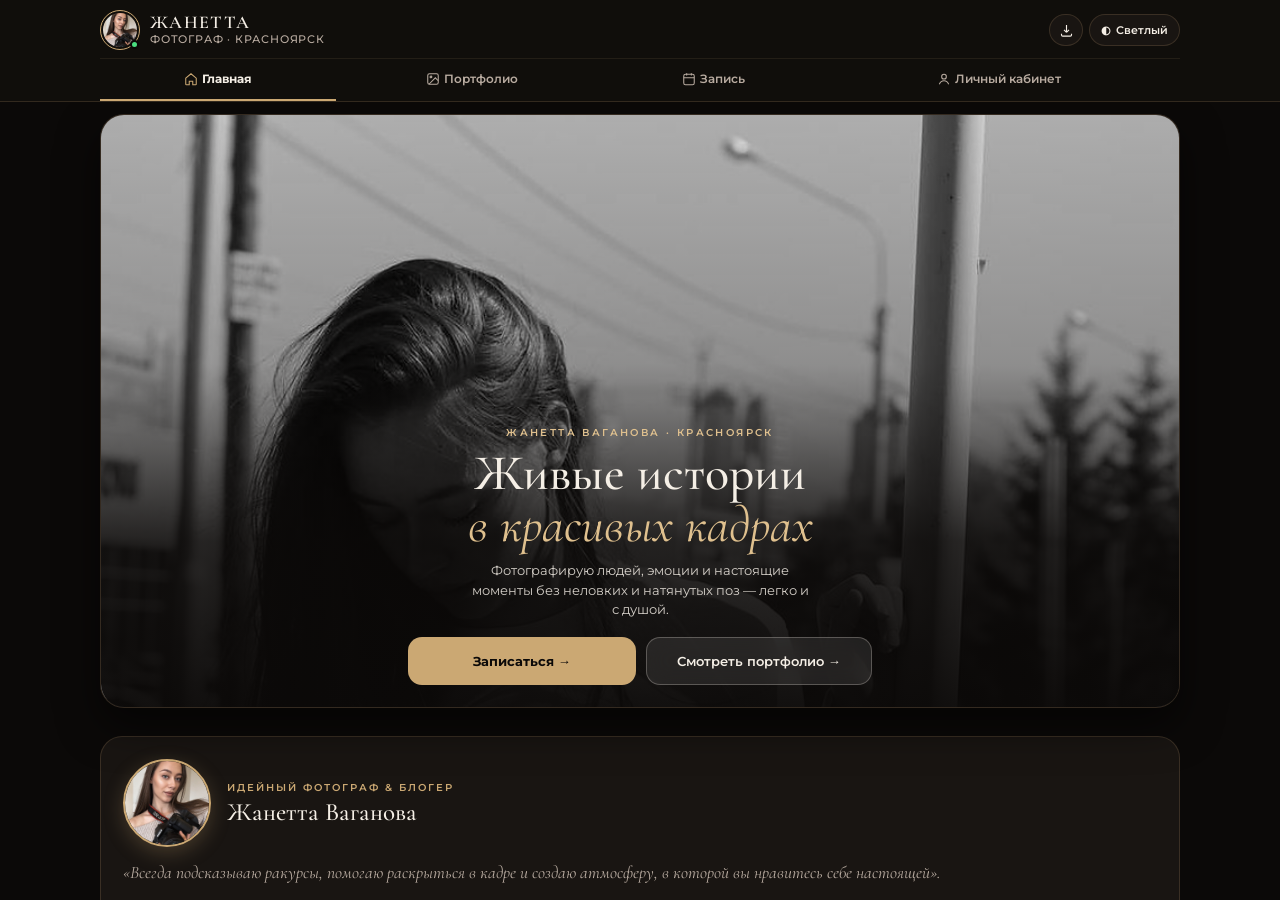
==== index.html @ 2d0693a2 "feat: 2K gift certificates with recipient personalization, WebP studio assets and SW v13 auto-update" ====
<!DOCTYPE html>
<html lang="ru" data-theme="dark">
<head>
  <meta charset="UTF-8" />
  <meta name="viewport" content="width=device-width, initial-scale=1.0, maximum-scale=1.0, user-scalable=no, viewport-fit=cover" />
  <link rel="stylesheet" href="./fonts/fonts.css">
  <title>Жанетта Ваганова — Фотограф Красноярск</title>
  <meta name="description" content="Живые истории в красивых кадрах. Онлайн-запись на фотосессию в Красноярске к Жанетте Вагановой." />
  <meta name="theme-color" content="#0b0908" id="meta-theme-color" />
  <meta name="apple-mobile-web-app-capable" content="yes" />
  <meta name="mobile-web-app-capable" content="yes" />
  <meta name="apple-mobile-web-app-status-bar-style" content="black-translucent" />
  <meta name="apple-mobile-web-app-title" content="Жанетта" />
  <link rel="manifest" href="./manifest.json?v=3" />
  <link rel="apple-touch-icon" sizes="180x180" href="./images/apple-touch-icon.png?v=3" />
  <link rel="icon" type="image/png" sizes="192x192" href="./images/icon-192.png?v=3" />
  <script>
    if (window.navigator.standalone === true || window.matchMedia('(display-mode: standalone)').matches) {
      document.documentElement.classList.add('ios-standalone');
    }
  </script>
  <style>
    /* ==========================================================================
       DESIGN TOKENS: DARK LUXURY (DEFAULT) & WARM EDITORIAL (LIGHT TOGGLE)
       ========================================================================== */
    :root, [data-theme="dark"] {
      --bg-main: #0b0908;
      --bg-elevated: #14110e;
      --bg-card: #191512;
      --bg-card-hover: #221c17;
      --bg-glass: rgba(18, 15, 12, 0.94);
      --text-primary: #f5efe6;
      --text-secondary: #b8aba0;
      --text-muted: #7e7267;
      --accent: #cba873;
      --accent-hover: #dfc08e;
      --accent-contrast: #0b0908;
      --accent-soft: rgba(203, 168, 115, 0.13);
      --border: rgba(203, 168, 115, 0.18);
      --border-strong: rgba(203, 168, 115, 0.44);
      --shadow: 0 18px 42px rgba(0, 0, 0, 0.55);
      --btn-primary-bg: #cba873;
      --btn-primary-text: #0b0908;
    }

    [data-theme="light"] {
      --bg-main: #f5efe8;
      --bg-elevated: #fcf9f5;
      --bg-card: #ffffff;
      --bg-card-hover: #f9f5ef;
      --bg-glass: rgba(252, 249, 245, 0.95);
      --text-primary: #1e1814;
      --text-secondary: #52453b;
      --text-muted: #7a6b5f;
      --accent: #8c622b;
      --accent-hover: #704d20;
      --accent-contrast: #f5efe8;
      --accent-soft: rgba(140, 98, 43, 0.10);
      --border: rgba(38, 30, 25, 0.13);
      --border-strong: rgba(140, 98, 43, 0.38);
      --shadow: 0 14px 34px rgba(30, 24, 20, 0.08);
      --btn-primary-bg: #231c17;
      --btn-primary-text: #f5efe8;
    }

    * {
      box-sizing: border-box;
      margin: 0;
      padding: 0;
      -webkit-tap-highlight-color: transparent;
    }

    /* ==========================================================================
       ANTI-JUMP SAFARI VIEWPORT LOCK (100dvh + INTERNAL SCROLL)
       Prevents iOS Safari address/bottom bars from jumping & resizing on scroll!
       ========================================================================== */
    html, body {
      width: 100%;
      height: 100%;
      height: 100dvh;
      overflow: hidden;
      overscroll-behavior: none;
      background-color: var(--bg-main);
      color: var(--text-primary);
      font-family: 'Montserrat', -apple-system, BlinkMacSystemFont, sans-serif;
      font-size: 14px;
      line-height: 1.5;
      transition: background-color 0.25s ease, color 0.25s ease;
    }

    .app-viewport {
      display: flex;
      flex-direction: column;
      width: 100%;
      height: 100%;
      height: 100dvh;
      overflow: hidden;
    }

    h1, h2, h3, .serif {
      font-family: 'Cormorant Garamond', Georgia, serif;
      font-weight: 500;
    }

    /* ==========================================================================
       TOP HEADER + CLEAN MINIMALIST 4-TAB BAR (SAFE AREA FOR IPHONE NOTCH/ISLAND)
       ========================================================================== */
    .top-bar {
      flex-shrink: 0;
      z-index: 60;
      background: var(--bg-glass);
      backdrop-filter: blur(18px);
      border-bottom: 1px solid var(--border);
      padding: calc(10px + env(safe-area-inset-top, 0px)) max(16px, env(safe-area-inset-right, 16px)) 0 max(16px, env(safe-area-inset-left, 16px));
    }

    @media all and (display-mode: standalone) {
      .top-bar {
        padding-top: max(52px, calc(env(safe-area-inset-top, 46px) + 8px));
      }
      .lb-top {
        padding-top: max(52px, calc(env(safe-area-inset-top, 46px) + 8px)) !important;
      }
    }

    html.ios-standalone .top-bar {
      padding-top: max(52px, calc(env(safe-area-inset-top, 46px) + 8px));
    }

    html.ios-standalone .lb-top {
      padding-top: max(52px, calc(env(safe-area-inset-top, 46px) + 8px)) !important;
    }

    .top-bar-inner {
      max-width: 1080px;
      margin: 0 auto;
    }

    .top-bar-main {
      display: flex;
      align-items: center;
      justify-content: space-between;
      gap: 8px;
      padding-bottom: 8px;
    }

    .brand-block {
      display: flex;
      align-items: center;
      gap: 10px;
      cursor: pointer;
    }

    .brand-avatar-wrap {
      position: relative;
      width: 40px;
      height: 40px;
      border-radius: 50%;
      border: 1.5px solid var(--accent);
      padding: 2px;
      flex-shrink: 0;
    }

    .brand-avatar-wrap img {
      width: 100%;
      height: 100%;
      object-fit: cover;
      border-radius: 50%;
    }

    .online-dot {
      position: absolute;
      bottom: 0;
      right: 0;
      width: 9px;
      height: 9px;
      background: #4ade80;
      border: 2px solid var(--bg-main);
      border-radius: 50%;
    }

    .brand-text-title {
      font-family: 'Cormorant Garamond', serif;
      font-size: 18px;
      font-weight: 600;
      letter-spacing: 1.3px;
      text-transform: uppercase;
      line-height: 1.05;
      white-space: nowrap;
    }

    .brand-text-sub {
      font-size: 10.5px;
      font-weight: 500;
      letter-spacing: 0.8px;
      text-transform: uppercase;
      color: var(--text-secondary);
      white-space: nowrap;
    }

    .top-actions {
      display: flex;
      align-items: center;
      gap: 6px;
      flex-shrink: 0;
    }

    .pill-action-btn {
      background: var(--bg-card);
      border: 1px solid var(--border);
      color: var(--text-primary);
      border-radius: 999px;
      padding: 6px 11px;
      font-size: 11px;
      font-weight: 600;
      cursor: pointer;
      display: inline-flex;
      align-items: center;
      justify-content: center;
      gap: 5px;
      transition: all 0.2s;
      min-height: 32px;
      font-family: 'Montserrat', sans-serif;
      white-space: nowrap;
    }

    .pill-action-btn.icon-only-btn {
      width: 34px;
      height: 32px;
      padding: 0;
      font-size: 13px;
    }

    .pill-action-btn:hover {
      border-color: var(--border-strong);
    }

    /* Clean Luxury 4-Tab Strip (No emojis, thin gold active bar, thumb-friendly) */
    .top-tabs-strip {
      display: grid;
      grid-template-columns: 0.9fr 1.04fr 0.80fr 1.38fr;
      border-top: 1px solid rgba(203, 168, 115, 0.10);
    }

    .ttab-btn {
      background: none;
      border: none;
      border-bottom: 2px solid transparent;
      color: var(--text-secondary);
      font-family: 'Montserrat', sans-serif;
      font-size: 11.5px;
      font-weight: 600;
      padding: 10px 2px;
      min-height: 42px;
      touch-action: manipulation;
      cursor: pointer;
      transition: all 0.2s ease;
      display: inline-flex;
      align-items: center;
      justify-content: center;
      gap: 4px;
      position: relative;
      white-space: nowrap;
    }

    @media (max-width: 385px) {
      .ttab-btn {
        font-size: 10.6px;
        gap: 3px;
        padding: 10px 1px;
      }
      .ttab-btn svg {
        width: 13px;
        height: 13px;
      }
    }

    .ttab-btn svg {
      width: 14px;
      height: 14px;
      stroke: currentColor;
      stroke-width: 1.8;
      fill: none;
      flex-shrink: 0;
    }

    .ttab-btn.active {
      color: var(--text-primary);
      font-weight: 700;
      border-bottom-color: var(--accent);
    }

    .ttab-btn.active svg {
      stroke: var(--accent);
    }

    .ttab-dot {
      width: 6px;
      height: 6px;
      border-radius: 50%;
      background: var(--accent);
      display: none;
      flex-shrink: 0;
    }

    .ttab-dot.visible {
      display: inline-block;
    }

    /* Scrollable Main Area */
    .app-scroll {
      flex: 1;
      overflow-y: auto;
      overflow-x: hidden;
      -webkit-overflow-scrolling: touch;
      padding: 12px 14px calc(36px + env(safe-area-inset-bottom, 16px));
    }

    .app-shell {
      max-width: 1080px;
      margin: 0 auto;
    }

    /* ==========================================================================
       SCREEN VIEWS & SWIPE ANIMATIONS
       ========================================================================== */
    .screen-view {
      display: none;
      animation: fadeScreen 0.24s ease;
    }

    .screen-view.active {
      display: block;
    }

    .screen-view.active.slide-from-right {
      animation: slideInRight 0.24s cubic-bezier(0.22, 1, 0.36, 1);
    }

    .screen-view.active.slide-from-left {
      animation: slideInLeft 0.24s cubic-bezier(0.22, 1, 0.36, 1);
    }

    @keyframes fadeScreen {
      from { opacity: 0; transform: translateY(5px); }
      to { opacity: 1; transform: translateY(0); }
    }

    @keyframes slideInRight {
      from { opacity: 0.35; transform: translateX(22px); }
      to { opacity: 1; transform: translateX(0); }
    }

    @keyframes slideInLeft {
      from { opacity: 0.35; transform: translateX(-22px); }
      to { opacity: 1; transform: translateX(0); }
    }

    /* ==========================================================================
       SCREEN 1: ГЛАВНАЯ (SLIM TALL HERO WITH CENTERED TEXT & FULL-WIDTH BUTTONS)
       ========================================================================== */
    .hero-cover {
      position: relative;
      border-radius: 24px;
      overflow: hidden;
      min-height: 500px;
      height: 66dvh;
      max-height: 640px;
      display: flex;
      align-items: flex-end;
      justify-content: center;
      border: 1px solid var(--border);
      box-shadow: var(--shadow);
      margin-bottom: 28px;
      background: #120f0d;
    }

    .hero-cover-img {
      position: absolute;
      inset: 0;
      width: 100%;
      height: 100%;
      object-fit: cover;
      object-position: center 16%;
    }

    .hero-cover-gradient {
      position: absolute;
      inset: 0;
      background: linear-gradient(
        180deg,
        rgba(11, 9, 8, 0.05) 0%,
        rgba(11, 9, 8, 0.28) 42%,
        rgba(11, 9, 8, 0.86) 72%,
        rgba(11, 9, 8, 0.97) 100%
      );
    }

    .hero-cover-content {
      position: relative;
      z-index: 2;
      padding: 28px 18px 22px;
      width: 100%;
      max-width: 500px;
      margin: 0 auto;
      color: #f5efe6;
      text-align: center;
      display: flex;
      flex-direction: column;
      align-items: center;
    }

    .hero-kicker {
      display: inline-block;
      font-size: 10px;
      letter-spacing: 2.4px;
      text-transform: uppercase;
      color: #dfc08e;
      margin-bottom: 8px;
      font-weight: 600;
    }

    .hero-headline {
      font-size: clamp(33px, 7vw, 50px);
      line-height: 1.03;
      margin-bottom: 10px;
      font-weight: 500;
      text-align: center;
    }

    .hero-headline em {
      font-style: italic;
      color: #dfc08e;
      font-weight: 400;
    }

    .hero-sublead {
      font-size: 13px;
      color: rgba(245, 239, 230, 0.86);
      margin: 0 auto 18px;
      max-width: 340px;
      line-height: 1.48;
      text-align: center;
    }

    .hero-btn-group {
      display: flex;
      flex-direction: column;
      width: 100%;
      gap: 10px;
    }

    @media (min-width: 560px) {
      .hero-btn-group {
        flex-direction: row;
        justify-content: center;
      }
    }

    .btn-primary {
      background: var(--btn-primary-bg);
      color: var(--btn-primary-text);
      border: none;
      border-radius: 14px;
      padding: 14px 22px;
      font-family: 'Montserrat', sans-serif;
      font-size: 13px;
      font-weight: 700;
      cursor: pointer;
      transition: transform 0.18s ease, opacity 0.18s ease;
      display: inline-flex;
      align-items: center;
      justify-content: center;
      gap: 8px;
      min-height: 48px;
      text-align: center;
    }

    .hero-btn-group .btn-primary,
    .hero-btn-group .btn-ghost {
      width: 100%;
      border-radius: 14px;
      justify-content: center;
    }

    .btn-primary:active {
      transform: scale(0.98);
    }

    .btn-ghost {
      background: rgba(255, 255, 255, 0.09);
      backdrop-filter: blur(12px);
      color: #f5efe6;
      border: 1px solid rgba(245, 239, 230, 0.26);
      border-radius: 14px;
      padding: 14px 20px;
      font-family: 'Montserrat', sans-serif;
      font-size: 13px;
      font-weight: 600;
      cursor: pointer;
      min-height: 48px;
      display: inline-flex;
      align-items: center;
      justify-content: center;
      text-align: center;
    }

    /* Section Headers */
    .sec-head {
      display: flex;
      align-items: flex-end;
      justify-content: space-between;
      margin-bottom: 14px;
      gap: 12px;
    }

    .sec-eyebrow {
      font-size: 10px;
      letter-spacing: 2px;
      text-transform: uppercase;
      color: var(--accent);
      font-weight: 600;
      display: block;
      margin-bottom: 4px;
    }

    .sec-title {
      font-size: clamp(25px, 4vw, 34px);
      line-height: 1.12;
    }

    /* 4 Main Format Cards */
    .formats-grid {
      display: grid;
      grid-template-columns: repeat(2, 1fr);
      gap: 12px;
      margin-bottom: 14px;
    }

    @media (min-width: 768px) {
      .formats-grid {
        grid-template-columns: repeat(4, 1fr);
      }
    }

    .format-card {
      background: var(--bg-card);
      border: 1px solid var(--border);
      border-radius: 18px;
      overflow: hidden;
      cursor: pointer;
      transition: transform 0.22s ease, border-color 0.22s ease;
      display: flex;
      flex-direction: column;
    }

    .format-card:hover {
      transform: translateY(-2px);
      border-color: var(--border-strong);
    }

    .format-card-img {
      width: 100%;
      height: 160px;
      object-fit: cover;
      object-position: center 20%;
    }

    .format-card-body {
      padding: 12px 14px;
      display: flex;
      align-items: center;
      justify-content: space-between;
    }

    .format-card-title {
      font-family: 'Cormorant Garamond', serif;
      font-size: 20px;
      font-weight: 600;
      color: var(--text-primary);
      line-height: 1.1;
    }

    .format-card-sub {
      font-size: 11px;
      color: var(--text-secondary);
      margin-top: 2px;
    }

    .format-arrow {
      color: var(--accent);
      font-size: 16px;
    }

    .gift-banner-card {
      background: var(--bg-card);
      border: 1px solid var(--border-strong);
      border-radius: 18px;
      padding: 16px 18px;
      display: flex;
      align-items: center;
      justify-content: space-between;
      gap: 14px;
      margin-bottom: 30px;
      cursor: pointer;
    }

    /* Before / After Color Retouch Slider */
    .ba-card {
      background: var(--bg-card);
      border: 1px solid var(--border);
      border-radius: 22px;
      padding: 18px;
      margin-bottom: 30px;
    }

    .ba-presets-row {
      display: flex;
      gap: 6px;
      margin-bottom: 12px;
      overflow-x: auto;
      scrollbar-width: none;
    }
    .ba-presets-row::-webkit-scrollbar { display: none; }

    .ba-preset-btn {
      flex: 1;
      min-width: 105px;
      padding: 8px 10px;
      border-radius: 11px;
      border: 1px solid var(--border);
      background: var(--bg-elevated);
      color: var(--text-secondary);
      font-family: 'Montserrat', sans-serif;
      font-size: 11.5px;
      font-weight: 600;
      cursor: pointer;
      text-align: center;
      white-space: nowrap;
      transition: all 0.2s ease;
    }

    .ba-preset-btn.active {
      border-color: var(--accent);
      background: var(--accent-soft);
      color: var(--text-primary);
      font-weight: 700;
    }

    .ba-viewport {
      position: relative;
      width: 100%;
      max-width: 520px;
      margin: 0 auto;
      aspect-ratio: 3 / 4;
      max-height: 560px;
      border-radius: 18px;
      overflow: hidden;
      user-select: none;
      touch-action: pan-y;
      border: 1px solid var(--border-strong);
      box-shadow: 0 12px 32px rgba(0, 0, 0, 0.35);
    }

    .ba-img {
      position: absolute;
      inset: 0;
      width: 100%;
      height: 100%;
      object-fit: cover;
      object-position: center 42%;
      pointer-events: none;
    }

    .ba-img-before {
      filter: none;
    }

    .ba-after-clip {
      position: absolute;
      inset: 0;
      clip-path: inset(0 0 0 50%);
    }

    .ba-img-after {
      filter: none;
    }

    .ba-handle {
      position: absolute;
      top: 0;
      bottom: 0;
      left: 50%;
      width: 2px;
      background: #dfc08e;
      z-index: 5;
      pointer-events: none;
    }

    .ba-knob {
      position: absolute;
      top: 50%;
      left: 50%;
      transform: translate(-50%, -50%);
      width: 40px;
      height: 40px;
      border-radius: 50%;
      background: rgba(18, 15, 12, 0.88);
      border: 1.5px solid #dfc08e;
      color: #dfc08e;
      display: flex;
      align-items: center;
      justify-content: center;
      font-size: 13px;
      font-weight: 700;
      box-shadow: 0 4px 14px rgba(0,0,0,0.5);
    }

    .ba-badge {
      position: absolute;
      bottom: 12px;
      padding: 6px 12px;
      border-radius: 999px;
      background: rgba(11, 9, 8, 0.82);
      backdrop-filter: blur(8px);
      color: #f5efe6;
      font-size: 11px;
      font-weight: 600;
      letter-spacing: 0.8px;
      text-transform: uppercase;
      z-index: 4;
    }

    .ba-badge.left { left: 12px; }
    .ba-badge.right { right: 12px; color: #dfc08e; border: 1px solid rgba(223,192,142,0.35); }

    /* Photographer Card */
    .author-minimal-card {
      background: var(--bg-card);
      border: 1px solid var(--border);
      border-radius: 22px;
      padding: 22px;
      margin-bottom: 30px;
    }

    .author-top {
      display: flex;
      align-items: center;
      gap: 16px;
      margin-bottom: 14px;
    }

    .author-photo {
      width: 88px;
      height: 88px;
      border-radius: 50%;
      object-fit: cover;
      object-position: center 22%;
      border: 2px solid var(--accent);
      box-shadow: 0 6px 20px rgba(203, 168, 115, 0.25);
      flex-shrink: 0;
    }

    .author-name {
      font-size: 25px;
      line-height: 1.1;
    }

    .author-quote {
      font-family: 'Cormorant Garamond', serif;
      font-style: italic;
      font-size: 17.5px;
      color: var(--text-secondary);
      line-height: 1.42;
      margin-bottom: 14px;
    }

    .author-facts-line {
      display: grid;
      grid-template-columns: repeat(2, 1fr);
      gap: 8px;
      padding: 12px 0;
      border-top: 1px solid var(--border);
      border-bottom: 1px solid var(--border);
      margin-bottom: 16px;
      font-size: 12px;
      color: var(--text-secondary);
      text-align: center;
    }

    .author-fact-chip {
      background: var(--accent-soft);
      border: 1px solid var(--border-strong);
      border-radius: 12px;
      padding: 10px 8px;
    }

    .author-facts-line strong {
      color: var(--accent);
      font-size: 15px;
      font-weight: 700;
      display: block;
      margin-bottom: 2px;
    }

    .scope-tabs {
      display: grid;
      grid-template-columns: 1fr 1fr;
      gap: 8px;
      margin-bottom: 12px;
    }

    .scope-tab-btn {
      background: var(--bg-elevated);
      border: 1px solid var(--border);
      color: var(--text-secondary);
      padding: 11px 10px;
      min-height: 42px;
      border-radius: 12px;
      font-size: 12.5px;
      font-weight: 700;
      cursor: pointer;
      font-family: 'Montserrat', sans-serif;
    }

    .scope-tab-btn.active {
      border-color: var(--accent);
      color: var(--text-primary);
      background: var(--accent-soft);
    }

    .scope-list {
      list-style: none;
      font-size: 13px;
      color: var(--text-primary);
      line-height: 1.5;
      display: flex;
      flex-direction: column;
      gap: 7px;
      padding: 13px 15px;
      background: var(--bg-elevated);
      border: 1px solid var(--border);
      border-radius: 14px;
      margin-bottom: 16px;
    }

    .clean-contacts-row {
      display: grid;
      grid-template-columns: repeat(2, 1fr);
      gap: 8px;
    }

    @media (min-width: 520px) {
      .clean-contacts-row {
        grid-template-columns: repeat(4, 1fr);
      }
    }

    .clean-contact-btn {
      background: var(--bg-elevated);
      border: 1px solid var(--border);
      color: var(--text-primary);
      text-decoration: none;
      padding: 11px 10px;
      border-radius: 12px;
      font-size: 12px;
      font-weight: 600;
      display: flex;
      align-items: center;
      justify-content: center;
      gap: 6px;
      transition: all 0.2s;
      min-height: 44px;
      cursor: pointer;
      font-family: 'Montserrat', sans-serif;
    }

    .clean-contact-btn:hover {
      border-color: var(--border-strong);
      background: var(--accent-soft);
    }

    /* Reviews Carousel */
    .reviews-rail {
      display: flex;
      gap: 14px;
      overflow-x: auto;
      padding-bottom: 10px;
      margin-bottom: 20px;
      scroll-snap-type: x mandatory;
      scrollbar-width: none;
    }

    .reviews-rail::-webkit-scrollbar { display: none; }

    .review-card-v2 {
      min-width: 285px;
      max-width: 310px;
      background: var(--bg-card);
      border: 1px solid var(--border);
      border-radius: 18px;
      padding: 18px;
      scroll-snap-align: start;
      display: flex;
      flex-direction: column;
      justify-content: space-between;
      gap: 12px;
      flex-shrink: 0;
    }

    .review-text-v2 {
      font-size: 13px;
      color: var(--text-secondary);
      line-height: 1.55;
    }

    .review-text-v2 strong {
      color: var(--text-primary);
      font-size: 13.5px;
      display: block;
      margin-bottom: 4px;
    }

    .review-meta-v2 {
      display: flex;
      align-items: center;
      justify-content: space-between;
      border-top: 1px solid var(--border);
      padding-top: 10px;
      font-size: 11.5px;
    }

    /* FAQ Accordions */
    .faq-stack {
      display: flex;
      flex-direction: column;
      gap: 10px;
      margin-bottom: 16px;
    }

    .faq-item-v2 {
      background: var(--bg-card);
      border: 1px solid var(--border);
      border-radius: 16px;
      overflow: hidden;
    }

    .faq-q-btn {
      width: 100%;
      background: none;
      border: none;
      color: var(--text-primary);
      padding: 15px 18px;
      text-align: left;
      font-family: 'Montserrat', sans-serif;
      font-size: 13.5px;
      font-weight: 600;
      display: flex;
      align-items: center;
      justify-content: space-between;
      gap: 12px;
      cursor: pointer;
    }

    .faq-a-body {
      display: none;
      padding: 0 18px 16px;
      font-size: 12.5px;
      color: var(--text-secondary);
      line-height: 1.6;
    }

    .faq-item-v2.open .faq-a-body {
      display: block;
    }

    /* ==========================================================================
       SCREEN 2: ПОРТФОЛИО — СПЛОШНАЯ СТЕНА ФОТОГРАФИЙ (DIANAKOTOVA.RU STYLE)
       ========================================================================== */
    .mosaic-wall {
      display: grid;
      grid-template-columns: repeat(3, 1fr);
      gap: 3px;
      margin: 0 -6px;
    }

    @media (min-width: 768px) {
      .mosaic-wall {
        gap: 4px;
        margin: 0;
      }
    }

    .mosaic-tile {
      position: relative;
      aspect-ratio: 2 / 3;
      overflow: hidden;
      background: var(--bg-card);
      cursor: pointer;
      display: block;
    }

    .mosaic-tile img {
      width: 100%;
      height: 100%;
      display: block;
      object-fit: cover;
      transition: transform 0.3s ease;
    }

    .mosaic-tile:active img {
      transform: scale(0.98);
    }

    .mosaic-fav-badge {
      position: absolute;
      bottom: 6px;
      right: 6px;
      width: 30px;
      height: 30px;
      border-radius: 50%;
      background: rgba(11, 9, 8, 0.72);
      backdrop-filter: blur(4px);
      border: 1px solid rgba(255, 255, 255, 0.35);
      color: #ffffff;
      font-size: 13px;
      display: flex;
      align-items: center;
      justify-content: center;
      padding: 0;
      cursor: pointer;
    }

    .mosaic-fav-badge::after {
      content: '';
      position: absolute;
      inset: -7px;
    }

    .mosaic-fav-badge.liked {
      background: #cba873;
      color: #0b0908;
      border-color: #cba873;
    }

    .editorial-cat {
      font-size: 10px;
      letter-spacing: 2px;
      text-transform: uppercase;
      color: #dfc08e;
      display: block;
      margin-bottom: 2px;
    }

    .fav-heart-btn {
      background: rgba(255, 255, 255, 0.14);
      backdrop-filter: blur(8px);
      border: 1px solid rgba(255, 255, 255, 0.25);
      color: #fff;
      width: 38px;
      height: 38px;
      border-radius: 50%;
      display: flex;
      align-items: center;
      justify-content: center;
      font-size: 16px;
      cursor: pointer;
    }

    .fav-heart-btn.liked {
      background: #cba873;
      color: #0b0908;
      border-color: #cba873;
    }

    /* Format quick-selector pills on Step 1 (Tariffs) */
    .format-pills-bar {
      display: flex;
      gap: 6px;
      overflow-x: auto;
      padding-bottom: 6px;
      margin-bottom: 14px;
      scrollbar-width: none;
    }

    .format-pills-bar::-webkit-scrollbar { display: none; }

    .format-pill-btn {
      background: var(--bg-card);
      border: 1px solid var(--border);
      color: var(--text-secondary);
      padding: 8px 13px;
      border-radius: 999px;
      font-size: 12px;
      font-weight: 600;
      white-space: nowrap;
      cursor: pointer;
      font-family: 'Montserrat', sans-serif;
      transition: all 0.2s;
    }

    .format-pill-btn.selected {
      background: var(--btn-primary-bg);
      color: var(--btn-primary-text);
      border-color: var(--btn-primary-bg);
    }

    /* Copyable Receipt Text Box */
    .receipt-text-box {
      width: 100%;
      background: var(--bg-elevated);
      border: 1px dashed var(--border-strong);
      border-radius: 14px;
      padding: 12px;
      color: var(--text-primary);
      font-family: 'Montserrat', sans-serif;
      font-size: 12.5px;
      line-height: 1.55;
      resize: none;
      margin-top: 8px;
      margin-bottom: 10px;
      outline: none;
    }

    /* ==========================================================================
       GIFT CERTIFICATE CONCEPTS (3 WEBSITE-MATCHED LUXURY DESIGNS)
       ========================================================================== */
    .cert-tabs-row {
      display: grid;
      grid-template-columns: repeat(3, 1fr);
      gap: 6px;
      margin-bottom: 12px;
    }

    .cert-tab-btn {
      background: var(--bg-card);
      border: 1px solid var(--border);
      color: var(--text-secondary);
      border-radius: 11px;
      padding: 8px 4px;
      font-size: 11px;
      font-weight: 600;
      cursor: pointer;
      font-family: 'Montserrat', sans-serif;
      text-align: center;
      transition: all 0.2s;
    }

    .cert-tab-btn.active {
      background: var(--btn-primary-bg);
      color: var(--btn-primary-text);
      border-color: var(--btn-primary-bg);
      font-weight: 700;
    }

    .cert-canvas {
      position: relative;
      border-radius: 16px;
      overflow: hidden;
      padding: 16px;
      margin-bottom: 12px;
      box-shadow: 0 18px 42px rgba(0, 0, 0, 0.42);
      transition: all 0.25s ease;
    }

    .cert-canvas::before {
      content: '';
      position: absolute;
      inset: 7px;
      border-radius: 11px;
      pointer-events: none;
      z-index: 2;
    }

    /* Concept 1: Dark Espresso & Champagne Gold */
    .cert-canvas.concept-dark {
      background: radial-gradient(circle at 18% 20%, #241c16 0%, #120e0c 65%, #0b0908 100%);
      color: #f4efe8;
      border: 1px solid rgba(203, 168, 115, 0.45);
    }
    .cert-canvas.concept-dark::before {
      border: 1px solid rgba(203, 168, 115, 0.26);
    }
    .cert-canvas.concept-dark .cert-accent { color: #dfc08e; }
    .cert-canvas.concept-dark .cert-muted { color: #b5aa9d; }
    .cert-canvas.concept-dark .cert-divider { border-color: rgba(203, 168, 115, 0.28); }
    .cert-canvas.concept-dark .cert-qr-box {
      background: #f4efe8;
      color: #120e0c;
      border: 2px solid #cba873;
    }

    /* Concept 2: Warm Silk Ivory (Print-Friendly & Light Luxury) */
    .cert-canvas.concept-ivory {
      background: linear-gradient(135deg, #f8f3ec 0%, #efe6da 100%);
      color: #1f1916;
      border: 1px solid rgba(154, 116, 66, 0.4);
    }
    .cert-canvas.concept-ivory::before {
      border: 1px solid rgba(154, 116, 66, 0.24);
    }
    .cert-canvas.concept-ivory .cert-accent { color: #8c6432; }
    .cert-canvas.concept-ivory .cert-muted { color: #695d52; }
    .cert-canvas.concept-ivory .cert-divider { border-color: rgba(154, 116, 66, 0.25); }
    .cert-canvas.concept-ivory .cert-qr-box {
      background: #ffffff;
      color: #1f1916;
      border: 1px solid rgba(154, 116, 66, 0.45);
    }

    /* Concept 3: Editorial Photo Pass */
    .cert-canvas.concept-editorial {
      background: #14100d;
      color: #f4efe8;
      border: 1px solid rgba(203, 168, 115, 0.45);
      padding: 0;
    }
    .cert-canvas.concept-editorial::before {
      inset: 6px;
      border: 1px solid rgba(203, 168, 115, 0.25);
    }
    .cert-canvas.concept-editorial .cert-accent { color: #dfc08e; }
    .cert-canvas.concept-editorial .cert-muted { color: #b5aa9d; }
    .cert-canvas.concept-editorial .cert-divider { border-color: rgba(203, 168, 115, 0.26); }
    .cert-canvas.concept-editorial .cert-qr-box {
      background: #f4efe8;
      color: #120e0c;
      border: 2px solid #cba873;
    }

    .cert-grid {
      position: relative;
      z-index: 3;
      display: grid;
      grid-template-columns: 1.35fr 0.95fr;
      gap: 12px;
      align-items: stretch;
    }

    .cert-left {
      padding-right: 12px;
      border-right: 1px solid rgba(203, 168, 115, 0.28);
      display: flex;
      flex-direction: column;
      justify-content: space-between;
    }

    .cert-right {
      display: flex;
      flex-direction: column;
      justify-content: space-between;
      align-items: flex-start;
      padding-left: 2px;
      gap: 8px;
    }

    .cert-kicker {
      font-size: 8.5px;
      letter-spacing: 2px;
      text-transform: uppercase;
      font-weight: 700;
      color: var(--accent);
      margin-bottom: 4px;
      display: block;
    }

    .cert-title {
      font-family: 'Cormorant Garamond', serif;
      font-size: 24px;
      font-weight: 600;
      letter-spacing: 0.4px;
      line-height: 1.02;
      margin-bottom: 4px;
    }

    .cert-sub {
      font-size: 10.5px;
      opacity: 0.82;
      line-height: 1.3;
      margin-bottom: 8px;
    }

    .cert-pkg-pill {
      display: inline-block;
      padding: 4px 10px;
      border-radius: 999px;
      background: rgba(203, 168, 115, 0.15);
      border: 1px solid rgba(203, 168, 115, 0.42);
      font-size: 10px;
      font-weight: 600;
      margin-bottom: 8px;
    }

    .cert-quote {
      font-family: 'Cormorant Garamond', serif;
      font-size: 13.5px;
      font-style: italic;
      line-height: 1.25;
      padding-left: 8px;
      border-left: 1.5px solid #cba873;
      margin-bottom: 8px;
    }

    .cert-terms {
      font-size: 9px;
      line-height: 1.4;
      opacity: 0.78;
    }

    .cert-author-role {
      font-size: 8px;
      letter-spacing: 1.5px;
      text-transform: uppercase;
      font-weight: 700;
      color: #cba873;
      margin-bottom: 2px;
    }

    .cert-canvas.concept-ivory .cert-author-role,
    .cert-canvas.concept-ivory .cert-kicker {
      color: #8c6432;
    }

    .cert-author-name {
      font-family: 'Cormorant Garamond', serif;
      font-size: 20px;
      font-weight: 600;
      line-height: 1.05;
    }

    .cert-contacts {
      font-size: 10px;
      line-height: 1.5;
      width: 100%;
      padding: 7px 9px;
      border-radius: 10px;
      background: rgba(203, 168, 115, 0.08);
      border: 1px solid rgba(203, 168, 115, 0.24);
    }

    .cert-qr-mock {
      align-self: flex-end;
      padding: 6px 10px;
      border-radius: 9px;
      border: 1px solid rgba(203, 168, 115, 0.42);
      font-size: 8.5px;
      font-weight: 700;
      letter-spacing: 1px;
      text-align: center;
      line-height: 1.3;
    }

    .cert-canvas.concept-editorial {
      display: grid;
      grid-template-columns: 118px 1fr;
    }

    .cert-recipient-badge {
      display: inline-flex;
      align-items: center;
      gap: 6px;
      padding: 3px 10px;
      background: rgba(203, 168, 115, 0.15);
      border: 1px solid rgba(203, 168, 115, 0.45);
      border-radius: 999px;
      margin-top: 4px;
      margin-bottom: 6px;
    }
    .cert-rec-label {
      font-size: 8px;
      font-weight: 700;
      letter-spacing: 1.5px;
      color: #cba873;
    }
    .cert-rec-name {
      font-family: 'Cormorant Garamond', Georgia, serif;
      font-size: 13.5px;
      font-weight: 700;
      color: #ffffff;
    }
    .cert-canvas.concept-ivory .cert-recipient-badge {
      background: rgba(140, 98, 43, 0.12);
      border-color: rgba(140, 98, 43, 0.4);
    }
    .cert-canvas.concept-ivory .cert-rec-label {
      color: #8c622b;
    }
    .cert-canvas.concept-ivory .cert-rec-name {
      color: #1e1814;
    }


    .cert-ed-photo {
      width: 100%;
      height: 100%;
      min-height: 190px;
      object-fit: cover;
      border-right: 1px solid rgba(203, 168, 115, 0.3);
    }

    .cert-ed-body {
      padding: 14px;
      display: flex;
      flex-direction: column;
      justify-content: space-between;
      position: relative;
      z-index: 3;
    }

    /* ==========================================================================
       SCREEN 3: ЗАПИСЬ (CLEAN 1-LEVEL WIZARD: ← Назад | ШАГ 0X / 06)
       ========================================================================== */
    .wizard-shell {
      max-width: 580px;
      margin: 0 auto;
    }

    .wizard-top-bar {
      display: flex;
      align-items: center;
      justify-content: space-between;
      margin-bottom: 10px;
    }

    .wizard-back-btn {
      background: var(--bg-card);
      border: 1px solid var(--border);
      color: var(--text-primary);
      padding: 8px 14px;
      border-radius: 999px;
      font-size: 12px;
      font-weight: 600;
      cursor: pointer;
      display: inline-flex;
      align-items: center;
      gap: 6px;
      min-height: 36px;
      font-family: 'Montserrat', sans-serif;
    }

    .wizard-step-counter {
      font-size: 11px;
      font-weight: 600;
      letter-spacing: 1.5px;
      text-transform: uppercase;
      color: var(--text-secondary);
    }

    .wizard-progress-track {
      width: 100%;
      height: 3px;
      background: var(--border);
      border-radius: 99px;
      overflow: hidden;
      margin-bottom: 10px;
    }

    .wizard-progress-fill {
      height: 100%;
      background: var(--accent);
      width: 20%;
      transition: width 0.3s ease;
    }

    .wiz-stepper-bar {
      display: grid;
      grid-template-columns: repeat(6, 1fr);
      gap: 4px;
      margin-bottom: 14px;
    }

    .wiz-step-btn {
      background: var(--bg-card);
      border: 1px solid var(--border);
      color: var(--text-muted);
      border-radius: 10px;
      padding: 7px 2px;
      font-size: 10px;
      font-weight: 600;
      cursor: pointer;
      font-family: 'Montserrat', sans-serif;
      display: flex;
      align-items: center;
      justify-content: center;
      gap: 2px;
      white-space: nowrap;
      transition: all 0.2s ease;
    }

    .wiz-step-btn.done {
      border-color: var(--border-strong);
      color: var(--accent);
      background: var(--accent-soft);
    }

    .wiz-step-btn.active {
      background: var(--btn-primary-bg);
      color: var(--btn-primary-text);
      border-color: var(--btn-primary-bg);
      font-weight: 700;
    }

    .wizard-step-pane {
      display: none;
      animation: fadeScreen 0.22s ease;
    }

    .wizard-step-pane.active {
      display: block;
    }

    .wizard-heading {
      font-size: 30px;
      line-height: 1.1;
      margin-bottom: 4px;
    }

    .wizard-sub {
      font-size: 12.5px;
      color: var(--text-secondary);
      margin-bottom: 14px;
    }

    .step-list {
      display: flex;
      flex-direction: column;
      gap: 9px;
      margin-bottom: 16px;
    }

    .step-choice-card {
      background: var(--bg-card);
      border: 1px solid var(--border);
      border-radius: 15px;
      padding: 11px 13px;
      display: flex;
      align-items: center;
      justify-content: space-between;
      gap: 11px;
      cursor: pointer;
      transition: all 0.2s ease;
    }

    .step-choice-card:hover {
      border-color: var(--border-strong);
      background: var(--bg-card-hover);
    }

    .step-choice-card.selected {
      border-color: var(--accent);
      background: var(--accent-soft);
    }

    .step-choice-thumb {
      width: 48px;
      height: 48px;
      border-radius: 10px;
      object-fit: cover;
      flex-shrink: 0;
      background: #181411;
      border: 1px solid var(--border);
    }

    .step-choice-info {
      flex: 1;
      min-width: 0;
    }

    .step-choice-title {
      font-weight: 600;
      font-size: 14px;
      margin-bottom: 2px;
    }

    .step-choice-desc {
      font-size: 11.5px;
      color: var(--text-secondary);
      line-height: 1.35;
    }

    /* Tariff Cards */
    .tariff-v2-card {
      background: var(--bg-card);
      border: 1px solid var(--border);
      border-radius: 18px;
      padding: 16px;
      cursor: pointer;
      transition: all 0.2s ease;
      position: relative;
    }

    .tariff-v2-card.selected {
      border-color: var(--accent);
      background: var(--accent-soft);
    }

    .tariff-badge-pop {
      position: absolute;
      top: 14px;
      right: 14px;
      background: var(--btn-primary-bg);
      color: var(--btn-primary-text);
      font-size: 10px;
      font-weight: 700;
      text-transform: uppercase;
      letter-spacing: 1px;
      padding: 4px 10px;
      border-radius: 999px;
    }

    .tariff-v2-name {
      font-size: 23px;
      margin-bottom: 2px;
    }

    .tariff-v2-duration {
      font-size: 12px;
      color: var(--text-secondary);
      margin-bottom: 8px;
    }

    .tariff-v2-price {
      font-family: 'Cormorant Garamond', serif;
      font-size: 30px;
      font-weight: 700;
      color: var(--accent);
      line-height: 1;
      margin-bottom: 10px;
    }

    .tariff-v2-bullets {
      list-style: none;
      font-size: 12px;
      color: var(--text-secondary);
      display: flex;
      flex-direction: column;
      gap: 5px;
      margin-bottom: 12px;
    }

    .tariff-v2-bullets li::before {
      content: '✓ ';
      color: var(--accent);
      font-weight: 700;
    }

    .tariff-card-footer {
      display: flex;
      align-items: center;
      justify-content: flex-end;
      padding-top: 9px;
      border-top: 1px solid var(--border);
    }

    .tariff-more-link {
      font-size: 12px;
      font-weight: 600;
      color: var(--text-primary);
      text-decoration: underline;
      background: none;
      border: none;
      cursor: pointer;
      font-family: 'Montserrat', sans-serif;
    }

    /* Step 2: Expandable Studio Halls Showcase — Collapsed by Default & Compact */
    .studio-showcase-drawer {
      display: none;
      background: transparent;
      border: none;
      padding: 6px 0 2px;
      margin-top: 6px;
      flex-direction: column;
      gap: 8px;
    }

    .studio-showcase-drawer.visible {
      display: flex;
    }

    .studio-hall-card {
      background: var(--bg-card);
      border: 1px solid var(--border);
      border-radius: 14px;
      padding: 11px 12px;
      cursor: pointer;
      transition: all 0.2s;
    }

    .studio-hall-card.selected {
      border-color: var(--accent);
      background: var(--accent-soft);
    }

    .studio-hall-top {
      display: flex;
      align-items: flex-start;
      justify-content: space-between;
      gap: 8px;
      margin-bottom: 4px;
    }

    .studio-hall-price {
      font-size: 12.5px;
      font-weight: 700;
      color: var(--accent);
      background: var(--accent-soft);
      border: 1px solid var(--border-strong);
      padding: 3px 10px;
      border-radius: 999px;
      white-space: nowrap;
    }

    .studio-hall-addr {
      display: flex;
      align-items: center;
      justify-content: space-between;
      gap: 8px;
      font-size: 13.5px;
      font-weight: 700;
      color: #ffffff;
      background: rgba(255, 255, 255, 0.08);
      border: 1px solid rgba(255, 255, 255, 0.20);
      border-radius: 10px;
      padding: 8px 11px;
      margin: 7px 0 9px;
    }

    [data-theme="light"] .studio-hall-addr {
      color: #14100d;
      background: rgba(38, 30, 25, 0.06);
      border-color: rgba(38, 30, 25, 0.18);
    }

    .studio-hall-addr a {
      color: var(--accent);
      font-size: 11.5px;
      font-weight: 700;
      text-decoration: none;
      white-space: nowrap;
      padding: 3px 9px;
      border-radius: 999px;
      background: var(--accent-soft);
      border: 1px solid var(--border-strong);
    }

    .studio-photos-strip {
      display: flex;
      gap: 7px;
      overflow-x: auto;
      padding-bottom: 4px;
      margin-bottom: 7px;
      scrollbar-width: none;
    }

    .studio-photos-strip::-webkit-scrollbar { display: none; }

    .studio-photos-strip img {
      width: 96px;
      height: 76px;
      object-fit: cover;
      border-radius: 10px;
      flex-shrink: 0;
      border: 1px solid var(--border);
    }

    /* ==========================================================================
       STEP 4: MINIMALIST LUXURY CALENDAR (MULTI-MONTH, PAST DAYS DISABLED)
       ========================================================================== */
    .cal-box-v2 {
      background: var(--bg-card);
      border: 1px solid var(--border);
      border-radius: 20px;
      padding: 16px;
      margin-bottom: 16px;
    }

    .cal-head-v2 {
      display: flex;
      align-items: center;
      justify-content: space-between;
      gap: 8px;
      margin-bottom: 12px;
    }

    .cal-month-nav-wrap {
      display: flex;
      align-items: center;
      gap: 6px;
    }

    .cal-month-arrow-btn {
      width: 30px;
      height: 30px;
      border-radius: 9px;
      background: var(--bg-elevated);
      border: 1px solid var(--border);
      color: var(--text-primary);
      font-size: 16px;
      font-weight: 700;
      cursor: pointer;
      display: inline-flex;
      align-items: center;
      justify-content: center;
      transition: all 0.16s;
    }

    .cal-month-arrow-btn:hover {
      border-color: var(--accent);
      color: var(--accent);
    }

    .cal-month-label {
      font-family: 'Cormorant Garamond', serif;
      font-size: 24px;
      font-weight: 600;
      line-height: 1.1;
    }

    .cal-real-status {
      font-size: 11px;
      color: var(--accent);
      font-weight: 600;
      text-align: right;
    }

    .cal-weekdays {
      display: grid;
      grid-template-columns: repeat(7, 1fr);
      text-align: center;
      font-size: 11px;
      color: var(--text-muted);
      margin-bottom: 8px;
      font-weight: 600;
    }

    .cal-days-v2 {
      display: grid;
      grid-template-columns: repeat(7, 1fr);
      gap: 6px;
    }

    .cal-day-btn {
      min-height: 44px;
      border-radius: 12px;
      border: 1px solid transparent;
      background: var(--bg-elevated);
      color: var(--text-primary);
      font-family: 'Montserrat', sans-serif;
      font-size: 13px;
      font-weight: 600;
      cursor: pointer;
      display: flex;
      flex-direction: column;
      align-items: center;
      justify-content: center;
      gap: 1px;
      transition: all 0.16s;
      padding: 2px;
    }

    .cal-day-btn:hover:not(:disabled) {
      border-color: var(--border-strong);
    }

    .cal-sub-tag {
      font-size: 9px;
      font-weight: 700;
      line-height: 1;
      letter-spacing: -0.2px;
      white-space: nowrap;
      max-width: 100%;
      overflow: hidden;
      text-overflow: ellipsis;
    }

    /* Partial Day (some hours busy) */
    .cal-day-btn.is-partial {
      border-color: rgba(203, 168, 115, 0.48);
    }
    .cal-day-btn.is-partial .cal-sub-tag {
      color: var(--accent);
    }

    /* Admin Booking Indicator */
    .cal-day-btn.has-admin-booking {
      border-color: var(--accent);
      box-shadow: inset 0 0 0 1px rgba(203, 168, 115, 0.35);
    }

    /* Busy, Day-Off, or Past Date */
    .cal-day-btn.is-busy,
    .cal-day-btn.is-off,
    .cal-day-btn.is-past {
      opacity: 0.45;
      cursor: not-allowed;
      background: transparent;
      border-color: var(--border);
    }
    .cal-day-btn.is-past {
      opacity: 0.32;
    }
    .cal-day-btn.is-busy .cal-sub-tag {
      color: #e07a7a;
    }
    .cal-day-btn.is-off .cal-sub-tag,
    .cal-day-btn.is-past .cal-sub-tag {
      color: var(--text-muted);
    }

    /* Selected Day */
    .cal-day-btn.selected {
      background: var(--btn-primary-bg) !important;
      color: var(--btn-primary-text) !important;
      border-color: var(--btn-primary-bg) !important;
      font-weight: 700;
      opacity: 1 !important;
    }
    .cal-day-btn.selected .cal-sub-tag {
      color: var(--btn-primary-text) !important;
    }

    /* Time Slots Grid (07:00 - 23:00) */
    .slots-grid-v2 {
      display: grid;
      grid-template-columns: repeat(4, 1fr);
      gap: 7px;
      margin-bottom: 16px;
    }

    .slot-pill-v2 {
      background: var(--bg-card);
      border: 1px solid var(--border);
      color: var(--text-primary);
      padding: 8px 4px;
      border-radius: 12px;
      font-family: 'Montserrat', sans-serif;
      cursor: pointer;
      transition: all 0.18s;
      text-align: center;
      display: flex;
      flex-direction: column;
      align-items: center;
      justify-content: center;
      gap: 2px;
      min-height: 46px;
    }

    .slot-time-num {
      font-size: 13px;
      font-weight: 700;
      display: flex;
      align-items: center;
      justify-content: center;
      gap: 4px;
      line-height: 1.1;
    }

    .slot-time-desc {
      font-size: 10px;
      color: var(--text-secondary);
      line-height: 1.1;
    }

    .slot-pill-v2.selected {
      background: var(--btn-primary-bg);
      color: var(--btn-primary-text);
      border-color: var(--btn-primary-bg);
    }

    .slot-pill-v2.selected .slot-time-desc {
      color: var(--btn-primary-text);
      opacity: 0.85;
    }

    .slot-pill-v2.slot-taken {
      opacity: 0.42;
      cursor: not-allowed;
    }

    /* Addons Checkboxes */
    .addon-row-v2 {
      background: var(--bg-card);
      border: 1px solid var(--border);
      border-radius: 16px;
      padding: 13px 16px;
      display: flex;
      align-items: center;
      justify-content: space-between;
      gap: 12px;
      cursor: pointer;
    }

    .addon-row-v2.selected {
      border-color: var(--accent);
      background: var(--accent-soft);
    }

    .addon-check-box {
      width: 22px;
      height: 22px;
      border-radius: 7px;
      border: 1.5px solid var(--border-strong);
      display: flex;
      align-items: center;
      justify-content: center;
      font-size: 12px;
      font-weight: 700;
      flex-shrink: 0;
    }

    .addon-row-v2.selected .addon-check-box {
      background: var(--btn-primary-bg);
      color: var(--btn-primary-text);
      border-color: var(--btn-primary-bg);
    }

    /* Form Inputs */
    .form-group-v2 {
      margin-bottom: 14px;
    }

    .form-label-v2 {
      display: block;
      font-size: 12px;
      font-weight: 600;
      color: var(--text-secondary);
      margin-bottom: 6px;
    }

    .input-v2 {
      width: 100%;
      background: var(--bg-card);
      border: 1px solid var(--border);
      border-radius: 14px;
      padding: 13px 16px;
      color: var(--text-primary);
      font-family: 'Montserrat', sans-serif;
      font-size: 14px;
      outline: none;
    }

    @media (max-width: 767px) {
      .input-v2 {
        font-size: 16px;
      }
    }

    .input-v2:focus {
      border-color: var(--accent);
    }

    .messenger-segmented {
      display: grid;
      grid-template-columns: repeat(3, 1fr);
      gap: 8px;
    }

    .msg-seg-btn {
      background: var(--bg-card);
      border: 1px solid var(--border);
      color: var(--text-secondary);
      border-radius: 12px;
      padding: 11px 8px;
      font-family: 'Montserrat', sans-serif;
      font-size: 12px;
      font-weight: 600;
      cursor: pointer;
      min-height: 44px;
    }

    .msg-seg-btn.selected {
      background: var(--btn-primary-bg);
      color: var(--btn-primary-text);
      border-color: var(--btn-primary-bg);
    }

    .wizard-bottom-bar {
      display: flex;
      align-items: center;
      justify-content: space-between;
      gap: 14px;
      padding-top: 14px;
      border-top: 1px solid var(--border);
      margin-top: 8px;
    }

    .wizard-total-label {
      font-size: 11px;
      color: var(--text-secondary);
      display: block;
    }

    .wizard-total-price {
      font-family: 'Cormorant Garamond', serif;
      font-size: 28px;
      font-weight: 700;
      color: var(--accent);
      line-height: 1;
    }

    /* Confirmation Card */
    .confirm-card-v2 {
      background: var(--bg-card);
      border: 1px solid var(--border-strong);
      border-radius: 24px;
      padding: 26px 20px;
      text-align: center;
    }

    .confirm-icon-circle {
      width: 54px;
      height: 54px;
      border-radius: 50%;
      background: var(--accent-soft);
      border: 1.5px solid var(--accent);
      color: var(--accent);
      display: flex;
      align-items: center;
      justify-content: center;
      font-size: 22px;
      margin: 0 auto 14px;
    }

    .confirm-details-box {
      background: var(--bg-elevated);
      border: 1px solid var(--border);
      border-radius: 16px;
      padding: 16px;
      text-align: left;
      margin: 18px 0;
      display: flex;
      flex-direction: column;
      gap: 8px;
      font-size: 13px;
    }

    .confirm-row {
      display: flex;
      justify-content: space-between;
      gap: 10px;
    }

    .confirm-row span:first-child {
      color: var(--text-secondary);
    }

    .confirm-row strong {
      text-align: right;
    }

    /* ==========================================================================
       SCREEN 4: ЛИЧНЫЙ КАБИНЕТ (LUXURY TICKET CARD WITH 4-STAGE TIMELINE, ZERO FAKE DATA)
       ========================================================================== */
    .portal-grid {
      display: grid;
      grid-template-columns: 1fr;
      gap: 18px;
    }

    @media (min-width: 768px) {
      .portal-grid {
        grid-template-columns: 1.1fr 0.9fr;
      }
    }

    .portal-card {
      background: var(--bg-card);
      border: 1px solid var(--border);
      border-radius: 22px;
      padding: 22px;
    }

    .status-timeline {
      display: flex;
      justify-content: space-between;
      margin: 18px 0;
      position: relative;
    }

    .status-timeline::before {
      content: '';
      position: absolute;
      top: 14px;
      left: 10%;
      right: 10%;
      height: 1.5px;
      background: var(--border);
      z-index: 1;
    }

    .status-node {
      position: relative;
      z-index: 2;
      display: flex;
      flex-direction: column;
      align-items: center;
      gap: 6px;
      font-size: 11.5px;
      color: var(--text-secondary);
    }

    .status-dot {
      width: 28px;
      height: 28px;
      border-radius: 50%;
      background: var(--bg-elevated);
      border: 1.5px solid var(--border);
      display: flex;
      align-items: center;
      justify-content: center;
      font-size: 11.5px;
    }

    .status-node.done .status-dot {
      background: var(--btn-primary-bg);
      color: var(--btn-primary-text);
      border-color: var(--btn-primary-bg);
    }

    .status-node.done {
      color: var(--text-primary);
      font-weight: 600;
    }

    .checklist-item {
      display: flex;
      align-items: center;
      gap: 12px;
      padding: 10px 0;
      border-bottom: 1px solid var(--border);
      cursor: pointer;
      font-size: 13px;
    }

    .checklist-item input {
      accent-color: var(--accent);
      width: 18px;
      height: 18px;
    }

    /* ==========================================================================
       BOTTOM SHEET MODAL & FULLSCREEN LIGHTBOX
       ========================================================================== */
    .sheet-backdrop {
      position: fixed;
      inset: 0;
      z-index: 160;
      background: rgba(5, 4, 3, 0.76);
      backdrop-filter: blur(8px);
      display: none;
      align-items: flex-end;
      justify-content: center;
    }

    .sheet-backdrop.open {
      display: flex;
    }

    .bottom-sheet {
      width: 100%;
      max-width: 540px;
      background: var(--bg-elevated);
      border-top: 1px solid var(--border-strong);
      border-radius: 24px 24px 0 0;
      padding: 14px 20px calc(32px + env(safe-area-inset-bottom, 16px));
      max-height: 86vh;
      overflow-y: auto;
      transition: transform 0.2s ease;
    }

    .sheet-grab-bar {
      width: 40px;
      height: 4px;
      border-radius: 99px;
      background: var(--border-strong);
      margin: 0 auto 12px;
    }

    .lightbox-v2 {
      position: fixed;
      inset: 0;
      z-index: 200;
      background: rgba(8, 7, 6, 0.96);
      backdrop-filter: blur(16px);
      display: none;
      flex-direction: column;
      justify-content: space-between;
      padding: 20px;
      color: #f5efe6;
    }

    .lightbox-v2.open { display: flex; }

    .lb-top {
      display: flex;
      align-items: center;
      justify-content: space-between;
      font-size: 13px;
      letter-spacing: 1.5px;
    }

    .lb-close {
      background: rgba(255,255,255,0.12);
      border: none;
      color: #fff;
      width: 40px;
      height: 40px;
      border-radius: 50%;
      font-size: 20px;
      cursor: pointer;
    }

    .lb-main-img-wrap {
      flex: 1;
      display: flex;
      align-items: center;
      justify-content: center;
      position: relative;
      overflow: hidden;
    }

    .lb-main-img-wrap img {
      max-width: 100%;
      max-height: 72vh;
      object-fit: contain;
      border-radius: 14px;
    }

    .lb-nav-arrow {
      position: absolute;
      top: 50%;
      transform: translateY(-50%);
      background: rgba(20, 17, 14, 0.75);
      border: 1px solid rgba(255,255,255,0.2);
      color: #fff;
      width: 44px;
      height: 44px;
      border-radius: 50%;
      font-size: 18px;
      cursor: pointer;
    }

    .lb-nav-arrow.prev { left: 8px; }
    .lb-nav-arrow.next { right: 8px; }

    .lb-bottom {
      display: flex;
      align-items: center;
      justify-content: space-between;
      gap: 12px;
    }

    /* Toast */
    .v2-toast {
      position: fixed;
      top: 96px;
      left: 50%;
      transform: translateX(-50%) translateY(-10px);
      background: var(--btn-primary-bg);
      color: var(--btn-primary-text);
      padding: 10px 18px;
      border-radius: 999px;
      font-size: 12px;
      font-weight: 700;
      z-index: 250;
      opacity: 0;
      pointer-events: none;
      transition: all 0.25s ease;
      box-shadow: var(--shadow);
      max-width: 90vw;
      text-align: center;
    }

    .v2-toast.show {
      opacity: 1;
      transform: translateX(-50%) translateY(0);
    }
  
    
    /* ====================================================================
       👑 STUDIO ZHANETTA — PORTFOLIO COMMAND DOCK & ERGONOMICS (2026 LUXURY)
       ==================================================================== */
    .pf-studio-dock {
      background: linear-gradient(135deg, rgba(24, 18, 11, 0.96) 0%, rgba(14, 10, 6, 0.98) 100%);
      border: 1px solid rgba(200, 169, 110, 0.38);
      border-radius: 18px;
      padding: 14px 16px;
      margin-bottom: 14px;
      display: flex;
      flex-direction: column;
      gap: 12px;
      box-shadow: 0 8px 32px rgba(0, 0, 0, 0.6), inset 0 1px 0 rgba(200, 169, 110, 0.2);
      backdrop-filter: blur(16px);
      -webkit-backdrop-filter: blur(16px);
      animation: pfFadeIn 0.25s ease-out;
    }
    @keyframes pfFadeIn {
      from { opacity: 0; transform: translateY(-6px); }
      to { opacity: 1; transform: translateY(0); }
    }
    .pf-studio-dock-header {
      display: flex;
      justify-content: space-between;
      align-items: center;
      gap: 8px;
      border-bottom: 1px solid rgba(200, 169, 110, 0.14);
      padding-bottom: 10px;
    }
    .pf-studio-dock-title {
      display: flex;
      align-items: center;
      gap: 8px;
      font-size: 12.5px;
      font-weight: 700;
      color: #f3efe6;
      letter-spacing: 0.5px;
    }
    .pf-studio-pulse {
      width: 8px;
      height: 8px;
      border-radius: 50%;
      background: #c8a96e;
      box-shadow: 0 0 10px #c8a96e;
      display: inline-block;
      animation: pfPulse 2s infinite;
    }
    @keyframes pfPulse {
      0%, 100% { opacity: 1; transform: scale(1); }
      50% { opacity: 0.4; transform: scale(0.85); }
    }
    .pf-studio-status-pill {
      font-size: 10.5px;
      padding: 3px 9px;
      border-radius: 999px;
      background: rgba(200, 169, 110, 0.15);
      color: #c8a96e;
      border: 1px solid rgba(200, 169, 110, 0.35);
      font-weight: 600;
      white-space: nowrap;
    }
    .pf-studio-dock-actions {
      display: grid;
      grid-template-columns: 1.4fr 1fr 1fr 0.8fr;
      gap: 6px;
    }
    @media (max-width: 480px) {
      .pf-studio-dock-actions {
        grid-template-columns: 1fr 1fr;
        gap: 8px;
      }
    }
    .pf-studio-btn {
      display: inline-flex;
      align-items: center;
      justify-content: center;
      gap: 6px;
      padding: 10px 12px;
      border-radius: 12px;
      font-size: 12px;
      font-weight: 700;
      cursor: pointer;
      border: none;
      transition: all 0.18s cubic-bezier(0.16, 1, 0.3, 1);
      user-select: none;
      -webkit-tap-highlight-color: transparent;
      min-height: 42px;
    }
    .pf-studio-btn:active {
      transform: scale(0.96);
    }
    .pf-studio-btn-gold {
      background: linear-gradient(135deg, #d4af37 0%, #b8964e 100%);
      color: #0a0806;
      box-shadow: 0 4px 14px rgba(200, 169, 110, 0.35);
    }
    .pf-studio-btn-gold:hover {
      box-shadow: 0 6px 20px rgba(200, 169, 110, 0.55);
      filter: brightness(1.08);
    }
    .pf-studio-btn-glass {
      background: rgba(255, 255, 255, 0.06);
      color: #f3efe6;
      border: 1px solid rgba(200, 169, 110, 0.22);
    }
    .pf-studio-btn-glass:hover, .pf-studio-btn-glass.active {
      background: rgba(200, 169, 110, 0.2);
      border-color: rgba(200, 169, 110, 0.5);
      color: #c8a96e;
    }
    .pf-btn-icon {
      font-size: 15px;
      line-height: 1;
    }
    .pf-mobile-fab {
      position: fixed;
      bottom: 84px;
      right: 18px;
      z-index: 990;
      background: linear-gradient(135deg, #d4af37 0%, #b8964e 100%);
      color: #0a0806;
      border: none;
      border-radius: 999px;
      padding: 12px 18px;
      display: inline-flex;
      align-items: center;
      gap: 7px;
      box-shadow: 0 6px 24px rgba(0, 0, 0, 0.6), 0 0 16px rgba(200, 169, 110, 0.4);
      cursor: pointer;
      animation: pfFadeIn 0.3s ease;
      -webkit-tap-highlight-color: transparent;
    }
    .pf-mobile-fab:active {
      transform: scale(0.92);
    }
    .mosaic-tile {
      position: relative;
    }
    .pf-tile-admin-overlay {
      position: absolute;
      top: 6px;
      left: 6px;
      right: 6px;
      display: flex;
      justify-content: space-between;
      align-items: center;
      background: rgba(14, 10, 6, 0.92);
      backdrop-filter: blur(10px);
      -webkit-backdrop-filter: blur(10px);
      border: 1px solid rgba(200, 169, 110, 0.45);
      border-radius: 10px;
      padding: 4px 6px;
      z-index: 10;
      gap: 4px;
      box-shadow: 0 4px 16px rgba(0, 0, 0, 0.5);
    }
    .pf-tile-admin-btn {
      background: rgba(255, 255, 255, 0.08);
      border: 1px solid rgba(255, 255, 255, 0.12);
      color: #f3efe6;
      font-size: 11.5px;
      font-weight: 700;
      padding: 5px 7px;
      border-radius: 6px;
      cursor: pointer;
      display: inline-flex;
      align-items: center;
      justify-content: center;
      min-width: 32px;
      min-height: 32px;
      transition: all 0.12s ease;
      user-select: none;
      -webkit-tap-highlight-color: transparent;
    }
    .pf-tile-admin-btn:active {
      transform: scale(0.88);
    }
    .pf-tile-admin-btn.gold {
      color: #d4af37;
      border-color: rgba(212, 175, 55, 0.5);
      background: rgba(212, 175, 55, 0.14);
    }
    .pf-tile-admin-btn.danger {
      color: #ef4444;
      border-color: rgba(239, 68, 68, 0.4);
      background: rgba(239, 68, 68, 0.12);
    }
    .mosaic-tile.is-hidden-tile {
      opacity: 0.35;
      filter: grayscale(1);
    }
    .mosaic-tile.is-hidden-tile::after {
      content: 'СКРЫТО ДЛЯ КЛИЕНТОВ';
      position: absolute;
      bottom: 8px;
      left: 8px;
      background: rgba(239, 68, 68, 0.95);
      color: #fff;
      font-size: 8px;
      font-weight: 800;
      padding: 3px 6px;
      border-radius: 4px;
      letter-spacing: 0.8px;
      z-index: 5;
    }


  
    /* ====================================================================
       COMPACT VISUAL SORTING GRID MODE (ZHANETTA 4x4 / 8x8)
       ==================================================================== */
    .mosaic-wall.compact-sorting-mode {
      grid-template-columns: repeat(4, 1fr) !important;
      gap: 6px !important;
    }
    @media (min-width: 768px) {
      .mosaic-wall.compact-sorting-mode {
        grid-template-columns: repeat(8, 1fr) !important;
        gap: 8px !important;
      }
    }
    .mosaic-wall.compact-sorting-mode .mosaic-tile {
      border-radius: 8px !important;
      aspect-ratio: 1 / 1.35;
      overflow: hidden;
    }
    .mosaic-wall.compact-sorting-mode .mosaic-tile img {
      height: 100% !important;
      object-fit: cover !important;
    }
    .mosaic-wall.compact-sorting-mode .mosaic-fav-badge {
      display: none !important;
    }
    .mosaic-wall.compact-sorting-mode .pf-tile-admin-overlay {
      padding: 2px !important;
      gap: 2px !important;
      top: 3px !important;
      left: 3px !important;
      right: 3px !important;
      border-radius: 6px !important;
    }
    .mosaic-wall.compact-sorting-mode .pf-tile-admin-btn {
      min-width: 22px !important;
      min-height: 22px !important;
      font-size: 10px !important;
      padding: 2px !important;
    }
    .pf-tile-idx-badge {
      position: absolute;
      bottom: 4px;
      right: 4px;
      background: rgba(10, 8, 6, 0.88);
      color: #c8a96e;
      font-size: 9.5px;
      font-weight: 800;
      padding: 2px 5px;
      border-radius: 4px;
      border: 1px solid rgba(200, 169, 110, 0.35);
      z-index: 4;
      pointer-events: none;
    }

  
    /* ====================================================================
       LIKES POPULARITY BADGE & STORIES GENERATOR (2026 LUXURY)
       ==================================================================== */
    .pf-tile-likes-badge {
      position: absolute;
      bottom: 4px;
      left: 4px;
      background: rgba(14, 10, 6, 0.9);
      color: #f59e0b;
      font-size: 9.5px;
      font-weight: 800;
      padding: 2px 6px;
      border-radius: 4px;
      border: 1px solid rgba(245, 158, 11, 0.4);
      z-index: 4;
      pointer-events: none;
      display: inline-flex;
      align-items: center;
      gap: 3px;
    }
    .story-canvas-preview {
      width: 100%;
      max-width: 280px;
      height: auto;
      border-radius: 14px;
      border: 1px solid rgba(200, 169, 110, 0.4);
      box-shadow: 0 12px 36px rgba(0,0,0,0.7);
    }
    .msg-template-card {
      background: var(--bg-card);
      border: 1px solid var(--border-strong);
      border-radius: 14px;
      padding: 14px;
      display: flex;
      flex-direction: column;
      gap: 10px;
    }
    .msg-template-text {
      background: rgba(0,0,0,0.25);
      border: 1px solid rgba(255,255,255,0.06);
      border-radius: 10px;
      padding: 10px 12px;
      font-size: 11.5px;
      line-height: 1.55;
      color: #e5e0d8;
      white-space: pre-wrap;
      user-select: all;
    }

  </style>
</head>
<body>

  <div class="v2-toast" id="v2-toast">✓ Скопировано</div>

  <div class="app-viewport">
    <!-- ========================================================================
         STABLE TOP BAR WITH 4 MINIMALIST TABS (NO SAFARI JUMP, NO BOTTOM OVERLAP)
         ======================================================================== -->
    <header class="top-bar">
      <div class="top-bar-inner">
        <div class="top-bar-main">
          <div class="brand-block" onclick="handleBrandTap()">
            <div class="brand-avatar-wrap">
              <img src="./images/zhanetta_avatar_camera.jpg" alt="Жанетта Ваганова" fetchpriority="high" decoding="async" />
              <span class="online-dot"></span>
            </div>
            <div>
              <div class="brand-text-title">Жанетта</div>
              <div class="brand-text-sub">Фотограф · Красноярск</div>
            </div>
          </div>

          <div class="top-actions">
            <button class="pill-action-btn icon-only-btn" id="pwa-install-btn" onclick="triggerFullscreenOrPwa()" title="Установить приложение / Полный экран" aria-label="Установить приложение">
              <svg viewBox="0 0 24 24" width="15" height="15" stroke="currentColor" stroke-width="1.8" fill="none"><path d="M12 3v12m0 0l-4-4m4 4l4-4"/><path d="M4 17v2a2 2 0 0 0 2 2h12a2 2 0 0 0 2-2v-2"/></svg>
            </button>
            <button class="pill-action-btn" onclick="toggleTheme()" id="theme-btn">
              <span>◐</span> <span id="theme-label">Светлый</span>
            </button>
          </div>
        </div>

        <nav class="top-tabs-strip" aria-label="Навигация">
          <button type="button" class="ttab-btn active" data-target="home" onclick="switchScreen('home')">
            <svg viewBox="0 0 24 24"><path d="M3 10.5L12 3l9 7.5V21a1 1 0 0 1-1 1h-5v-6h-6v6H4a1 1 0 0 1-1-1v-10.5z"/></svg>
            <span>Главная</span>
          </button>
          <button type="button" class="ttab-btn" data-target="portfolio" onclick="switchScreen('portfolio')">
            <svg viewBox="0 0 24 24"><rect x="3" y="3" width="18" height="18" rx="3"/><circle cx="8.5" cy="8.5" r="1.5"/><path d="M21 15l-5-5L5 21"/></svg>
            <span>Портфолио</span>
          </button>
          <button type="button" class="ttab-btn" data-target="booking" onclick="switchScreen('booking')">
            <svg viewBox="0 0 24 24"><rect x="3" y="4" width="18" height="18" rx="3"/><path d="M16 2v4M8 2v4M3 10h18"/></svg>
            <span>Запись</span>
          </button>
          <button type="button" class="ttab-btn" data-target="portal" onclick="switchScreen('portal')">
            <svg viewBox="0 0 24 24"><circle cx="12" cy="8" r="4"/><path d="M4 21c1.5-4 5-6 8-6s6.5 2 8 6"/></svg>
            <span>Личный кабинет</span>
            <span class="ttab-dot" id="portal-tab-dot"></span>
          </button>
        </nav>
      </div>
    </header>

    <!-- ========================================================================
         INTERNAL SCROLL CONTAINER (LOCKS SAFARI BARS SO THEY NEVER JUMP)
         ======================================================================== -->
    <main class="app-scroll" id="app-scroll">
      <div class="app-shell">

        <!-- ====================================================================
             SCREEN 1: ГЛАВНАЯ (ЗНАКОМСТВО С ФОТОГРАФОМ БЕЗ ДУБЛЕЙ ТАРИФОВ И ПОРТФОЛИО)
             ==================================================================== -->
                <section id="screen-home" class="screen-view active">
          <div id="stories-promo-badge" style="display:none; margin: 0 0 14px 0; padding: 12px 16px; background: rgba(200, 169, 110, 0.14); border: 1px solid rgba(200, 169, 110, 0.4); border-radius: 14px; font-size: 13px; color: #f3efe6; text-align: center; backdrop-filter: blur(10px); animation: fadeIn 0.4s ease;">
            <span style="display:inline-block; margin-right:6px;">✨</span>
            <span id="stories-promo-text" style="font-weight:600;">Скидка 20% из Stories активирована при бронировании через сайт!</span>
          </div>
          <div class="hero-cover">
            <img class="hero-cover-img" src="./images/hero_bw_main.jpg" alt="Жанетта Ваганова Портфолио" fetchpriority="high" decoding="async" />
            <div class="hero-cover-gradient"></div>
            <div class="hero-cover-content">
              <span class="hero-kicker">ЖАНЕТТА ВАГАНОВА · КРАСНОЯРСК</span>
              <h1 class="hero-headline">Живые истории<br><em>в красивых кадрах</em></h1>
              <p class="hero-sublead">Фотографирую людей, эмоции и настоящие моменты без неловких и натянутых поз — легко и с душой.</p>
              <div class="hero-btn-group">
                <button class="btn-primary" onclick="startBookingFlow()">Записаться →</button>
                <button class="btn-ghost" onclick="switchScreen('portfolio')">Смотреть портфолио →</button>
              </div>
            </div>
          </div>

          <!-- 1. О фотографе + Что снимаю / не снимаю -->
          <div class="author-minimal-card">
            <div class="author-top">
              <img class="author-photo" src="./images/zhanetta_avatar_camera.jpg" alt="Жанетта Ваганова" decoding="async" />
              <div>
                <span class="sec-eyebrow">Идейный фотограф & Блогер</span>
                <h3 class="author-name serif">Жанетта Ваганова</h3>
              </div>
            </div>
            <p class="author-quote">«Всегда подсказываю ракурсы, помогаю раскрыться в кадре и создаю атмосферу, в которой вы нравитесь себе настоящей».</p>
            <div class="author-facts-line">
              <div class="author-fact-chip"><strong>150+</strong> довольных героев</div>
              <div class="author-fact-chip"><strong>4+ года</strong> опыта</div>
              <div class="author-fact-chip"><strong>Reels</strong> в подарок</div>
              <div class="author-fact-chip">Отдача <strong>до 14 дней</strong></div>
            </div>

            <div class="scope-tabs">
              <button type="button" class="scope-tab-btn active" onclick="switchScopeTab('yes', this)">✓ Что я снимаю</button>
              <button type="button" class="scope-tab-btn" onclick="switchScopeTab('no', this)">× Что я не снимаю</button>
            </div>
            <ul class="scope-list" id="scope-list-box">
              <li>✦ Индивидуальные женские портреты и съёмки для себя</li>
              <li>✦ Чувственные Love Story и камерные регистрации в ЗАГСе</li>
              <li>✦ Тёплые семейные и домашние истории с детьми</li>
              <li>✦ Репортаж: мероприятия, девичники, дни рождения, спортивные события и т.д.</li>
              <li>✦ Стильный контент для экспертов, блогеров и брендов</li>
            </ul>

            <div class="clean-contacts-row">
              <a class="clean-contact-btn" href="https://t.me/zzhanetta" target="_blank" rel="noopener">Telegram</a>
              <a class="clean-contact-btn" href="https://wa.me/79509722463" target="_blank" rel="noopener">WhatsApp</a>
              <a class="clean-contact-btn" href="https://www.instagram.com/nett1aa/" target="_blank" rel="noopener">Instagram</a>
              <a class="clean-contact-btn" href="tel:+79509722463">Позвонить</a>
            </div>
          </div>

          <!-- 2. Интерактивный слайдер До / После (4K Детализация · 3 примера) -->
          <div class="ba-card">
            <div class="sec-head" style="margin-bottom:10px;">
              <div>
                <span class="sec-eyebrow">Авторский цвет и свет · 4K Детализация</span>
                <h2 class="sec-title" style="font-size:26px;">До и после обработки</h2>
              </div>
              <span style="font-size:11px; color:var(--text-secondary);">Потяните ползунок ↔</span>
            </div>
            <div class="ba-presets-row" id="ba-presets-row">
              <button type="button" class="ba-preset-btn active" onclick="switchBaPreset(0, this)">1. Семейный кадр</button>
              <button type="button" class="ba-preset-btn" onclick="switchBaPreset(1, this)">2. Портрет 4K</button>
              <button type="button" class="ba-preset-btn" onclick="switchBaPreset(2, this)">3. Свадебное Ч/Б 4K</button>
            </div>
            <div class="ba-viewport" id="ba-slider">
              <img class="ba-img ba-img-before" id="ba-img-before" src="./images/ba_before.jpg?v=10" alt="Исходник" loading="lazy" decoding="async" />
              <div class="ba-after-clip" id="ba-after-clip">
                <img class="ba-img ba-img-after" id="ba-img-after" src="./images/ba_after.jpg?v=10" alt="Авторская ретушь" loading="lazy" decoding="async" />
              </div>
              <div class="ba-handle" id="ba-handle">
                <div class="ba-knob">↔</div>
              </div>
              <span class="ba-badge left" id="ba-badge-left">Исходник</span>
              <span class="ba-badge right" id="ba-badge-right">Авторский цвет</span>
            </div>
          </div>

          <!-- 3. Честные реальные кейсы съёмок и оригиналы отзывов из Wfolio & Instagram @nett1aa -->
          <div class="sec-head">
            <div>
              <span class="sec-eyebrow">Честные факты и живые скрины · без выдуманных цитат</span>
              <h2 class="sec-title">Как проходит работа и отзывы</h2>
            </div>
            <a href="https://www.instagram.com/nett1aa/" target="_blank" rel="noopener" style="font-size:12px; color:var(--accent); text-decoration:none; font-weight:600; white-space:nowrap;">Скрины в IG @nett1aa ↗</a>
          </div>

          <div class="reviews-rail">
            <div class="review-card-v2">
              <p class="review-text-v2" style="font-style:normal;"><strong>80+ экспресс-съёмок за сезон:</strong> 30 минут динамичной работы для тех, кто не любит долгие сборы и хочет легко познакомиться с фотографом. 15 кадров в ретуши и все исходники до 5 дней.</p>
              <div class="review-meta-v2">
                <strong>Формат «Экспресс 30 мин»</strong>
                <span style="color:var(--accent);">Хит сезона · 5 000 ₽</span>
              </div>
            </div>

            <div class="review-card-v2">
              <p class="review-text-v2" style="font-style:normal;"><strong>Подсказка ракурсов каждую минуту:</strong> 90% моих героев впервые на профессиональной съёмке — я сама выстраиваю свет, показываю куда деть руки и ловлю живую эмоцию в движении.</p>
              <div class="review-meta-v2">
                <strong>Комфорт в кадре</strong>
                <span style="color:var(--accent);">Без натянутых поз</span>
              </div>
            </div>

            <div class="review-card-v2">
              <p class="review-text-v2" style="font-style:normal;"><strong>Закрытая онлайн-галерея Wfolio:</strong> вы получаете персональную ссылку с удобным скачиванием всех удачных исходников, серии в авторской ретуши и смонтированного Reels.</p>
              <div class="review-meta-v2">
                <strong>Удобная отдача</strong>
                <span style="color:var(--accent);">HD-галерея + Reels</span>
              </div>
            </div>

            <div class="review-card-v2">
              <p class="review-text-v2" style="font-style:normal;"><strong>Совет по образам и выбор локации:</strong> всегда подскажу по стилю и сочетанию цветов под вашу идею, помогу выбрать студию или маршрут, а для полного подбора одежды можно подключить стилиста.</p>
              <div class="review-meta-v2">
                <strong>Образы и локации</strong>
                <span style="color:var(--accent);">Совет или стилист</span>
              </div>
            </div>
          </div>

          <div style="background:var(--bg-card); border:1px solid var(--border-strong); border-radius:18px; padding:14px; margin-bottom:22px; display:flex; flex-direction:column; gap:10px;">
            <div style="font-size:12.5px; color:var(--text-secondary); line-height:1.5;">
              <strong style="color:var(--text-primary);">Где посмотреть настоящие отзывы клиентов?</strong><br>
              Мы принципиально не публикуем выдуманные текстовые отзывы. Все реальные сообщения клиентов из галерей <strong>Wfolio</strong> и переписок бережно собраны в закреплённых сторис Instagram <strong>@nett1aa</strong>.
            </div>
            <div style="display:grid; grid-template-columns:1fr 1fr; gap:8px;">
              <a class="clean-contact-btn" href="https://www.instagram.com/nett1aa/" target="_blank" rel="noopener" style="border-color:var(--accent); color:var(--accent); font-size:11.5px;">📸 Отзывы в IG @nett1aa ↗</a>
              <a class="clean-contact-btn" href="https://zhanetta-photo.wfolio.pro" target="_blank" rel="noopener" style="font-size:11.5px;">🌐 Сайт на Wfolio ↗</a>
            </div>
            <button type="button" class="clean-contact-btn" onclick="openLeaveReviewSheet()" style="font-size:11.5px; width:100%;">💬 Оставить свой отзыв о съёмке →</button>
          </div>

          <!-- 4. Компактный FAQ -->
          <div class="sec-head">
            <div>
              <span class="sec-eyebrow">Частые вопросы</span>
              <h2 class="sec-title">Важно знать перед съёмкой</h2>
            </div>
          </div>

          <div class="faq-stack" style="margin-bottom:18px;">
            <div class="faq-item-v2" onclick="this.classList.toggle('open')">
              <button type="button" class="faq-q-btn">
                <span>Я совсем не умею позировать. Получится ли у меня?</span>
                <span style="color:var(--accent);">+</span>
              </button>
              <div class="faq-a-body">
                90% моих героев не модели — и это прекрасно! Я направляю вас каждую минуту: показываю куда деть руки, как встать к свету и ловлю живое движение.
              </div>
            </div>

            <div class="faq-item-v2" onclick="this.classList.toggle('open')">
              <button type="button" class="faq-q-btn">
                <span>Помогаешь ли ты с выбором одежды и локации?</span>
                <span style="color:var(--accent);">+</span>
              </button>
              <div class="faq-a-body">
                Обязательно. После выбора даты я всегда могу дать совет по образам и сочетанию оттенков под выбранную локацию, а если нужен полноценный подбор одежды — мы можем подключить стилиста (+1 000 ₽).
              </div>
            </div>

            <div class="faq-item-v2" onclick="this.classList.toggle('open')">
              <button type="button" class="faq-q-btn">
                <span>Когда будут готовы фото и отдаёшь ли исходники?</span>
                <span style="color:var(--accent);">+</span>
              </button>
              <div class="faq-a-body">
                Готовая серия в авторской ретуши + все удачные исходники и смонтированный Reels передаются через закрытую онлайн-галерею в течение до 14 дней (на тарифе «Экспресс» — до 5 дней).
              </div>
            </div>

            <div class="faq-item-v2" onclick="this.classList.toggle('open')">
              <button type="button" class="faq-q-btn">
                <span>Что если испортится погода или заболеет ребёнок?</span>
                <span style="color:var(--accent);">+</span>
              </button>
              <div class="faq-a-body">
                Мы всегда на связи: при дожде можем оперативно перенести уличную съёмку на другой свободный день или переместиться в уютную студию без потери задатка.
              </div>
            </div>
          </div>

          <div style="display:grid; grid-template-columns:1fr 1fr; gap:10px;">
            <button class="btn-primary" style="width:100%;" onclick="startBookingFlow()">Выбрать тариф →</button>
            <button class="clean-contact-btn" style="width:100%;" onclick="switchScreen('portfolio')">Смотреть портфолио →</button>
          </div>
        </section>

        <!-- ====================================================================
             SCREEN 2: ПОРТФОЛИО (СПЛОШНЯКОМ ФОТКИ В 3 КОЛОНКИ БЕЗ РАЗДЕЛЕНИЯ)
             ==================================================================== -->
        <section id="screen-portfolio" class="screen-view">
          <div class="sec-head" style="margin-bottom:8px; gap:10px;">
            <div>
              <span class="sec-eyebrow">Нажмите на фото или ♡ для выбора референсов</span>
              <h2 class="sec-title">Портфолио</h2>
            </div>
            <button class="btn-primary" id="portfolio-top-cta" style="padding:10px 16px; min-height:40px; font-size:12px; white-space:nowrap; flex-shrink:0;" onclick="startBookingFlow()">Записаться →</button>
          </div>

          <div id="portfolio-filter-bar" style="display:flex; gap:6px; margin-bottom:10px; overflow-x:auto; scrollbar-width:none; align-items:center;">
            <button type="button" class="cert-tab-btn active" id="pf-filter-all" onclick="setPortfolioFilter('all')" style="padding:7px 13px; font-size:11.5px; white-space:nowrap;">Все кадры (119)</button>
            <button type="button" class="cert-tab-btn" id="pf-filter-fav" onclick="setPortfolioFilter('fav')" style="padding:7px 13px; font-size:11.5px; white-space:nowrap;">♥ Мои референсы (<span id="pf-fav-count">0</span>)</button>
            <button type="button" class="cert-tab-btn" id="pf-share-fav-btn" style="display:none; background:linear-gradient(135deg, #d4af37 0%, #b8964e 100%); color:#0a0806; font-weight:700; border:none; padding:7px 14px; font-size:11.5px; border-radius:999px; box-shadow:0 2px 10px rgba(200,169,110,0.35); white-space:nowrap; gap:5px; align-items:center; cursor:pointer;" onclick="shareLikedRefs('tg')">
              ✈️ Отправить референсы Жанетте (<span id="pf-fav-btn-count">0</span>)
            </button>
          </div>

          <div id="refs-client-banner" style="display:none; background:rgba(200,169,110,0.18); border:1.5px solid var(--accent); border-radius:14px; padding:12px 16px; margin-bottom:12px; color:#f3efe6; text-align:center; font-size:12.5px;">
            ✨ <strong>Референсы от клиента:</strong> отображаются только выбранные кадры (<span id="refs-client-count"></span>).
            <button type="button" onclick="setPortfolioFilter('all'); document.getElementById('refs-client-banner').style.display='none';" style="margin-left:8px; background:none; border:1px solid var(--accent); color:var(--accent); border-radius:999px; padding:3px 10px; font-size:11px; cursor:pointer;">Показать все 119 →</button>
          </div>

          
                    <!-- ====================================================================
               👑 STUDIO ZHANETTA — PORTFOLIO COMMAND DOCK (2026 LUXURY)
               ==================================================================== -->
          <div id="pf-admin-toolbar" class="pf-studio-dock" style="display:none;">
            <input type="file" id="pf-native-file-picker" accept="image/*" multiple style="display:none;" onchange="handleNativeFilesSelected(this)" />
            <div class="pf-studio-dock-header">
              <div class="pf-studio-dock-title">
                <span class="pf-studio-pulse"></span>
                <span>Студия Жанетты · Управление портфолио</span>
              </div>
              <div class="pf-studio-status-pill" id="pf-admin-count-badge">119 активных</div>
            </div>
            <div class="pf-studio-dock-actions">
              <button type="button" class="pf-studio-btn pf-studio-btn-gold" onclick="triggerNativeFilePicker()" title="Открыть галерею телефона или проводник на ПК">
                <span class="pf-btn-icon">📸</span>
                <span>Выбрать из галереи</span>
              </button>
              <button type="button" class="pf-studio-btn pf-studio-btn-glass" id="pf-btn-compact-toggle" onclick="toggleCompactSortingMode()" title="Компактный вид всей ленты (4 в ряд на телефоне)">
                <span class="pf-btn-icon">▦</span>
                <span>Компакт</span>
              </button>
              <button type="button" class="pf-studio-btn pf-studio-btn-glass" onclick="harmonizeBwAndColor()" title="Умное равномерное чередование ч/б и цвета">
                <span class="pf-btn-icon">⚖</span>
                <span>Ч/Б Баланс</span>
              </button>
              <button type="button" class="pf-studio-btn pf-studio-btn-glass" id="pf-btn-show-hidden" onclick="toggleShowHiddenPhotos()" title="Показать или спрятать скрытые кадры">
                <span class="pf-btn-icon">👁</span>
                <span>Скрытые (<span id="pf-hidden-count">0</span>)</span>
              </button>
              <button type="button" class="pf-studio-btn pf-studio-btn-glass" onclick="openAddPhotoByUrlModal()" title="Добавить фото по прямой ссылке">
                <span class="pf-btn-icon">🔗</span>
                <span>URL</span>
              </button>
              <button type="button" class="pf-studio-btn pf-studio-btn-glass" onclick="sortByMostLiked()" title="Показать самые популярные референсы у клиентов">
                <span class="pf-btn-icon">🔥</span>
                <span>Топ лайков</span>
              </button>
              <button type="button" class="pf-studio-btn pf-studio-btn-glass" onclick="openStoriesGeneratorModal()" title="Сгенерировать готовую Stories с окошками для Instagram">
                <span class="pf-btn-icon">📲</span>
                <span>Stories</span>
              </button>
              <button type="button" class="pf-studio-btn pf-studio-btn-glass" onclick="openClientMessageTemplatesModal()" title="Готовые шаблоны сообщений клиентам в Telegram и WhatsApp">
                <span class="pf-btn-icon">💬</span>
                <span>Шаблоны</span>
              </button>
              <button type="button" class="pf-studio-btn pf-studio-btn-glass" onclick="resetPortfolioOrder()" title="Восстановить исходный порядок">
                <span class="pf-btn-icon">↺</span>
                <span>Сброс</span>
              </button>
            </div>
          </div>

          <!-- Mobile FAB Quick Add (visible in admin mode when on portfolio screen) -->
          <button type="button" id="pf-mobile-fab-add" class="pf-mobile-fab" style="display:none;" onclick="triggerNativeFilePicker()" aria-label="Добавить фото в портфолио">
            <span style="font-size:18px;">📸</span>
            <span style="font-size:11px; font-weight:800; letter-spacing:0.3px;">+ Фото</span>
          </button>

          <div class="mosaic-wall" id="editorial-gallery-grid"></div>
        </section>

        <!-- ====================================================================
             SCREEN 3: ЗАПИСЬ (6 ЧИСТЫХ ШАГОВ: 1. ТАРИФ → 2. ФОРМАТ → 3. ЛОКАЦИЯ → 4. ДАТА → 5. ДОП. → 6. ЧЕК)
             ==================================================================== -->
        <section id="screen-booking" class="screen-view">
          <div class="wizard-shell">
            <div class="wizard-top-bar">
              <button class="wizard-back-btn" onclick="prevWizardStep()">← Назад</button>
              <span class="wizard-step-counter" id="wiz-step-indicator">ШАГ 01 / 06</span>
            </div>
            <div class="wizard-progress-track">
              <div class="wizard-progress-fill" id="wiz-progress-bar"></div>
            </div>
            <div class="wiz-stepper-bar" id="wiz-stepper-bar"></div>

            <!-- ШАГ 1: ТАРИФЫ -->
            <div class="wizard-step-pane active" data-step="1">
              <h2 class="wizard-heading serif">Тарифы</h2>
              <p class="wizard-sub">Выберите подходящий пакет и длительность съёмки</p>

              <div class="step-list" id="wizard-tariffs-list">
                <div class="tariff-v2-card" data-tariff="Экспресс" onclick="pickTariff(this, 'Экспресс', 5000, '30 минут')">
                  <div class="tariff-v2-name serif">Экспресс «Знакомство»</div>
                  <div class="tariff-v2-duration">30 минут · Быстрый результат</div>
                  <div class="tariff-v2-price">5 000 ₽</div>
                  <ul class="tariff-v2-bullets">
                    <li>15 фото в авторской ретуши + все исходники</li>
                    <li>1 продуманный образ и помощь с позированием</li>
                    <li>Готовность до 5 дней в онлайн-галерее</li>
                  </ul>
                  <div class="tariff-card-footer" style="display:flex; justify-content:flex-end; align-items:center;">
                    <span style="font-size:12px; font-weight:700; color:var(--accent); background:var(--accent-soft); border:1px solid var(--border-strong); padding:5px 14px; border-radius:999px;">Выбрать →</span>
                  </div>
                </div>

                <div class="tariff-v2-card selected" data-tariff="Стандарт" onclick="pickTariff(this, 'Стандарт', 7500, '1 час')">
                  <span class="tariff-badge-pop">Популярный</span>
                  <div class="tariff-v2-name serif">Стандарт</div>
                  <div class="tariff-v2-duration">1 час · Золотая середина</div>
                  <div class="tariff-v2-price">7 500 ₽</div>
                  <ul class="tariff-v2-bullets">
                    <li>45 фото в авторской ретуши + все удачные исходники</li>
                    <li>До 3 образов за съёмку</li>
                    <li>Смонтированное видео Reels в подарок</li>
                  </ul>
                  <div class="tariff-card-footer" style="display:flex; justify-content:flex-end; align-items:center;">
                    <span style="font-size:12px; font-weight:700; color:var(--accent); background:var(--accent-soft); border:1px solid var(--border-strong); padding:5px 14px; border-radius:999px;">Выбрать →</span>
                  </div>
                </div>

                <div class="tariff-v2-card" data-tariff="Комфорт" onclick="pickTariff(this, 'Комфорт', 13000, '2 часа')">
                  <div class="tariff-v2-name serif">Комфорт</div>
                  <div class="tariff-v2-duration">2 часа и более · Полное погружение без спешки</div>
                  <div class="tariff-v2-price">от 13 000 ₽</div>
                  <ul class="tariff-v2-bullets">
                    <li>90–100 фото в авторской ретуши + все исходники</li>
                    <li>До 3–4 образов и возможность смены локаций</li>
                    <li>Смонтированное видео Reels в подарок</li>
                  </ul>
                  <div class="tariff-card-footer" style="display:flex; justify-content:flex-end; align-items:center;">
                    <span style="font-size:12px; font-weight:700; color:var(--accent); background:var(--accent-soft); border:1px solid var(--border-strong); padding:5px 14px; border-radius:999px;">Выбрать →</span>
                  </div>
                </div>

                <div class="tariff-v2-card" data-tariff="Журнал Playboy" onclick="pickTariff(this, 'Журнал Playboy', 14000, '1 час')">
                  <div style="display:flex; justify-content:space-between; align-items:center; margin-bottom:12px; padding-bottom:8px; border-bottom:1px solid rgba(200,169,110,0.18);">
                    <span class="sec-eyebrow" style="margin:0; font-size:10.5px; letter-spacing:1px;">Будуар & Подарок мужчине</span>
                    <span style="background:linear-gradient(135deg, #d4af37 0%, #b8964e 100%); color:#0a0806; font-size:10px; font-weight:800; text-transform:uppercase; letter-spacing:0.8px; padding:3px 10px; border-radius:999px; box-shadow:0 2px 8px rgba(200,169,110,0.35);">18+ Эксклюзив</span>
                  </div>
                  <div style="display:flex; gap:14px; align-items:flex-start; margin-bottom:12px;">
                    <img src="./images/thumbs/tariff_playboy.jpg" alt="Журнал Playboy" style="width:74px; height:100px; object-fit:cover; border-radius:10px; border:1px solid rgba(200,169,110,0.35); flex-shrink:0; box-shadow:0 4px 14px rgba(0,0,0,0.5);" />
                    <div style="flex:1; min-width:0;">
                      <div class="tariff-v2-name serif" style="font-size:24px; line-height:1.1; margin-bottom:3px;">Журнал Playboy</div>
                      <div class="tariff-v2-duration" style="font-size:12px; margin-bottom:6px;">1 час съёмки · Печать персонального журнала</div>
                      <div class="tariff-v2-price" style="margin-top:2px;">14 000 ₽</div>
                    </div>
                  </div>
                  <ul class="tariff-v2-bullets">
                    <li>Печать глянцевого журнала входит в стоимость (с тобой на обложке, в крафтовой упаковке с атласной лентой)</li>
                    <li>45 кадров в авторской журнальной ретуши</li>
                    <li>Изготовление журнала от 7 до 14 дней</li>
                    <li>Съёмка проходит в студии / у вас дома / в отеле</li>
                    <li>Полная конфиденциальность 🤫:
                      <div style="margin-top:6px; padding:8px 12px; background:rgba(200, 169, 110, 0.08); border-left:2px solid var(--accent); border-radius:6px; font-size:11.5px; line-height:1.45; color:var(--text-secondary);">
                        Ваш журнал не передается для печати третьим лицам. По завершении работы, все электронные копии ваших фотографий и иные личные материалы подлежат удалению. Фотографии готового журнала никуда не публикуются.
                      </div>
                    </li>
                  </ul>
                  <div class="tariff-card-footer" style="display:flex; justify-content:flex-end; align-items:center;">
                    <span style="font-size:12px; font-weight:700; color:var(--accent); background:var(--accent-soft); border:1px solid var(--border-strong); padding:5px 14px; border-radius:999px;">Выбрать →</span>
                  </div>
                </div>
              </div>

              <div class="gift-banner-card" style="margin-top:12px; margin-bottom:0;" onclick="openGiftCertSheet('dark')">
                <div>
                  <span class="sec-eyebrow">Идея для подарка · 3 концепта в стиле сайта</span>
                  <div class="serif" style="font-size:21px; font-weight:600;">Подарочный сертификат на любой тариф</div>
                  <div style="font-size:12px; color:var(--text-secondary);">Нажмите, чтобы посмотреть дизайн сертификата и выбрать оформление →</div>
                </div>
                <span class="format-arrow" style="font-size:20px;">🎁</span>
              </div>
            </div>

            <!-- ШАГ 2: ФОРМАТ СЪЁМКИ (ОТДЕЛЬНЫЙ ШАГ ПО ПРОСЬБЕ ЖАНЕТТЫ) -->
            <div class="wizard-step-pane" data-step="2">
              <h2 class="wizard-heading serif">Формат съёмки</h2>
              <p class="wizard-sub">Выберите направление вашей фотосессии</p>

              <div class="step-list" id="format-cards-list">
                <div class="step-choice-card selected" data-format="Индивидуальная" onclick="pickFormatCard(this, 'Индивидуальная', 'Съёмка для себя')">
                  <img class="step-choice-thumb" src="./images/thumbs/fmt_indiv.jpg?v=12" alt="Индивидуальная" decoding="async" />
                  <div class="step-choice-info">
                    <div class="step-choice-title">Индивидуальная</div>
                    <div class="step-choice-desc">Съёмка для себя, раскрытие индивидуальности и характера</div>
                  </div>
                  <span class="format-arrow">→</span>
                </div>

                <div class="step-choice-card" data-format="Love Story" onclick="pickFormatCard(this, 'Love Story', 'Для пары / ЗАГС')">
                  <img class="step-choice-thumb" src="./images/thumbs/fmt_love.jpg?v=12" alt="Love Story" decoding="async" />
                  <div class="step-choice-info">
                    <div class="step-choice-title">Love Story</div>
                    <div class="step-choice-desc">Чувственная история для двоих или камерная регистрация в ЗАГСе</div>
                  </div>
                  <span class="format-arrow">→</span>
                </div>

                <div class="step-choice-card" data-format="Семейная" onclick="pickFormatCard(this, 'Семейная', 'С близкими и детьми')">
                  <img class="step-choice-thumb" src="./images/thumbs/fmt_family.jpg?v=12" alt="Семейная" decoding="async" />
                  <div class="step-choice-info">
                    <div class="step-choice-title">Семейная</div>
                    <div class="step-choice-desc">Тёплые живые кадры с близкими, детьми и родителями</div>
                  </div>
                  <span class="format-arrow">→</span>
                </div>

                <div class="step-choice-card" data-format="Репортаж" onclick="pickFormatCard(this, 'Репортаж', 'Мероприятия, девичники, дни рождения, спорт и др.')">
                  <img class="step-choice-thumb" src="./images/thumbs/fmt_reportage.jpg?v=12" alt="Репортаж" decoding="async" />
                  <div class="step-choice-info">
                    <div class="step-choice-title">Репортаж</div>
                    <div class="step-choice-desc">Мероприятия, девичники, дни рождения, спортивные события и т.д.</div>
                  </div>
                  <span class="format-arrow">→</span>
                </div>

                <div class="step-choice-card" data-format="Бренд, контент" onclick="pickFormatCard(this, 'Бренд, контент', 'Для экспертов и бизнеса')">
                  <img class="step-choice-thumb" src="./images/thumbs/fmt_brand.jpg?v=12" alt="Бренд, контент" decoding="async" />
                  <div class="step-choice-info">
                    <div class="step-choice-title">Бренд, контент</div>
                    <div class="step-choice-desc">Стильный визуал для экспертов, блогеров, шоурумов и бизнеса</div>
                  </div>
                  <span class="format-arrow">→</span>
                </div>

                <div class="step-choice-card" data-format="Журнал Playboy" onclick="pickFormatCard(this, 'Журнал Playboy', 'Будуар / Для себя / Подарок')">
                  <img class="step-choice-thumb" src="./images/thumbs/fmt_playboy.jpg" alt="Журнал Playboy" decoding="async" />
                  <div class="step-choice-info">
                    <div class="step-choice-title">Журнал Playboy</div>
                    <div class="step-choice-desc">Чувственная съёмка для себя или в подарок мужчине (печать журнала)</div>
                  </div>
                  <span class="format-arrow">→</span>
                </div>

                <div class="step-choice-card" data-format="Подарочный сертификат" onclick="openGiftCertSheet('dark')">
                  <img class="step-choice-thumb" src="./images/thumbs/loc_trust.jpg?v=12" alt="Сертификат" decoding="async" />
                  <div class="step-choice-info">
                    <div class="step-choice-title">🎁 Подарочный сертификат</div>
                    <div class="step-choice-desc">Именной сертификат в подарок (3 дизайна · электронный или печатный)</div>
                  </div>
                  <span class="format-arrow">→</span>
                </div>
              </div>
            </div>

            <!-- ШАГ 3: 5 ЛОКАЦИЙ (СТУДИИ РАЗВЁРНУТЫ СРАЗУ С БЕЛЫМИ АДРЕСАМИ) -->
            <div class="wizard-step-pane" data-step="3">
              <h2 class="wizard-heading serif">Локация</h2>
              <p class="wizard-sub">Выберите фотостудию (3 зала с адресами) или съёмку в городе и на природе</p>
              <div class="step-list">
                <div>
                  <div class="step-choice-card selected" id="studio-main-card" onclick="pickLoc(this, 'studio-toggle', true)">
                    <img class="step-choice-thumb" src="./images/thumbs/loc_studio.jpg?v=12" alt="Студия" decoding="async" />
                    <div class="step-choice-info">
                      <div class="step-choice-title">Фотостудия (3 зала в Красноярске)</div>
                      <div class="step-choice-desc" id="studio-main-desc">Выберите один из 3 залов ниже или нажмите на фото ▴</div>
                    </div>
                    <span class="format-arrow" id="studio-drawer-arrow">▴</span>
                  </div>

                  <div class="studio-showcase-drawer visible" id="studio-drawer">
                    <!-- Зал 1: Люмос -->
                    <div class="studio-hall-card selected" onclick="pickStudioHall(event, this, 'Студия «Люмос» (ул. Историческая, 111, стр. 3)')">
                      <div class="studio-hall-top">
                        <div>
                          <strong style="font-size:15px;">Фотостудия «Люмос»</strong>
                          <div style="font-size:11.5px; color:var(--text-secondary);">Подойдёт как для минимализма, так и для творческой фотосессии</div>
                        </div>
                        <span class="studio-hall-price">от 2 300 ₽/ч</span>
                      </div>
                      <div class="studio-hall-addr">
                        <span>📍 ул. Историческая, 111, стр. 3</span>
                        <a href="https://2gis.ru/krasnoyarsk/search/%D0%A4%D0%BE%D1%82%D0%BE%D1%81%D1%82%D1%83%D0%B4%D0%B8%D1%8F%20%D0%9B%D1%8E%D0%BC%D0%BE%D1%81%20%D0%98%D1%81%D1%82%D0%BE%D1%80%D0%B8%D1%87%D0%B5%D1%81%D0%BA%D0%B0%D1%8F%20111" target="_blank" rel="noopener" onclick="event.stopPropagation()">2ГИС ↗</a>
                      </div>
                      <div class="studio-photos-strip">
                        <img src="./images/studios/thumbs/lumos_0.jpg?v=12" alt="Lumos 1" decoding="async" onclick="zoomStudioImg(event, 'lumos', 0)" />
                        <img src="./images/studios/thumbs/lumos_1.jpg?v=12" alt="Lumos 2" decoding="async" onclick="zoomStudioImg(event, 'lumos', 1)" />
                        <img src="./images/studios/thumbs/lumos_2.jpg?v=12" alt="Lumos 3" decoding="async" onclick="zoomStudioImg(event, 'lumos', 2)" />
                        <img src="./images/studios/thumbs/lumos_3.jpg?v=12" alt="Lumos 4" decoding="async" onclick="zoomStudioImg(event, 'lumos', 3)" />
                        <img src="./images/studios/thumbs/lumos_4.jpg?v=12" alt="Lumos 5" decoding="async" onclick="zoomStudioImg(event, 'lumos', 4)" />
                      </div>
                      <div style="display:flex; justify-content:space-between; align-items:center; gap:8px; font-size:11px;">
                        <span style="color:var(--text-muted);">Нажмите на фото для увеличения (5 кадров)</span>
                        <span style="color:var(--accent); background:var(--accent-soft); border:1px solid var(--border-strong); padding:4px 10px; border-radius:999px; font-weight:700; white-space:nowrap; flex-shrink:0;">Выбрать зал →</span>
                      </div>
                    </div>

                    <!-- Зал 2: Галерея -->
                    <div class="studio-hall-card" onclick="pickStudioHall(event, this, 'Студия «Галерея» (пр. Мира, 60)')">
                      <div class="studio-hall-top">
                        <div>
                          <strong style="font-size:15px;">Фотостудия «Галерея»</strong>
                          <div style="font-size:11.5px; color:var(--text-secondary);">Светлый интерьерный зал в центре города с большими окнами</div>
                        </div>
                        <span class="studio-hall-price">2 500 ₽/ч</span>
                      </div>
                      <div class="studio-hall-addr">
                        <span>📍 пр. Мира, 60</span>
                        <a href="https://2gis.ru/krasnoyarsk/search/%D0%A4%D0%BE%D1%82%D0%BE%D1%81%D1%82%D1%83%D0%B4%D0%B8%D1%8F%20%D0%93%D0%B0%D0%BB%D0%B5%D1%80%D0%B5%D1%8F%20%D0%9C%D0%B8%D1%80%D0%B0%2060" target="_blank" rel="noopener" onclick="event.stopPropagation()">2ГИС ↗</a>
                      </div>
                      <div class="studio-photos-strip">
                        <img src="./images/studios/thumbs/gallery_0.jpg?v=12" alt="Gallery 1" decoding="async" onclick="zoomStudioImg(event, 'gallery', 0)" />
                        <img src="./images/studios/thumbs/gallery_1.jpg?v=12" alt="Gallery 2" decoding="async" onclick="zoomStudioImg(event, 'gallery', 1)" />
                        <img src="./images/studios/thumbs/gallery_2.jpg?v=12" alt="Gallery 3" decoding="async" onclick="zoomStudioImg(event, 'gallery', 2)" />
                        <img src="./images/studios/thumbs/gallery_3.jpg?v=12" alt="Gallery 4" decoding="async" onclick="zoomStudioImg(event, 'gallery', 3)" />
                        <img src="./images/studios/thumbs/gallery_4.jpg?v=12" alt="Gallery 5" decoding="async" onclick="zoomStudioImg(event, 'gallery', 4)" />
                      </div>
                      <div style="display:flex; justify-content:space-between; align-items:center; gap:8px; font-size:11px;">
                        <span style="color:var(--text-muted);">Нажмите на фото для увеличения (5 кадров)</span>
                        <span style="color:var(--accent); background:var(--accent-soft); border:1px solid var(--border-strong); padding:4px 10px; border-radius:999px; font-weight:700; white-space:nowrap; flex-shrink:0;">Выбрать зал →</span>
                      </div>
                    </div>

                    <!-- Зал 3: Истории -->
                    <div class="studio-hall-card" onclick="pickStudioHall(event, this, 'Студия «Истории» (ул. Красной Звезды, 1)')">
                      <div class="studio-hall-top">
                        <div>
                          <strong style="font-size:15px;">Фотостудия «Истории»</strong>
                          <div style="font-size:11.5px; color:var(--text-secondary);">Отлично подойдёт для семейных, детских и Love Story фотосессий</div>
                        </div>
                        <span class="studio-hall-price">от 1 800 ₽/ч</span>
                      </div>
                      <div class="studio-hall-addr">
                        <span>📍 ул. Красной Звезды, 1</span>
                        <a href="https://2gis.ru/krasnoyarsk/search/%D0%A4%D0%BE%D1%82%D0%BE%D1%81%D1%82%D1%83%D0%B4%D0%B8%D1%8F%20%D0%98%D1%81%D1%82%D0%BE%D1%80%D0%B8%D0%B8%20%D0%9A%D1%80%D0%B0%D1%81%D0%BD%D0%BE%D0%B9%20%D0%B7%D0%B2%D0%B5%D0%B7%D0%B4%D1%8B%201" target="_blank" rel="noopener" onclick="event.stopPropagation()">2ГИС ↗</a>
                      </div>
                      <div class="studio-photos-strip">
                        <img src="./images/studios/thumbs/stories_0.jpg?v=12" alt="Stories 1" decoding="async" onclick="zoomStudioImg(event, 'stories', 0)" />
                        <img src="./images/studios/thumbs/stories_1.jpg?v=12" alt="Stories 2" decoding="async" onclick="zoomStudioImg(event, 'stories', 1)" />
                        <img src="./images/studios/thumbs/stories_2.jpg?v=12" alt="Stories 3" decoding="async" onclick="zoomStudioImg(event, 'stories', 2)" />
                        <img src="./images/studios/thumbs/stories_3.jpg?v=12" alt="Stories 4" decoding="async" onclick="zoomStudioImg(event, 'stories', 3)" />
                        <img src="./images/studios/thumbs/stories_4.jpg?v=12" alt="Stories 5" decoding="async" onclick="zoomStudioImg(event, 'stories', 4)" />
                      </div>
                      <div style="display:flex; justify-content:space-between; align-items:center; gap:8px; font-size:11px;">
                        <span style="color:var(--text-muted);">Нажмите на фото для увеличения (5 кадров)</span>
                        <span style="color:var(--accent); background:var(--accent-soft); border:1px solid var(--border-strong); padding:4px 10px; border-radius:999px; font-weight:700; white-space:nowrap; flex-shrink:0;">Выбрать зал →</span>
                      </div>
                    </div>
                  </div>
                </div>

                <div class="step-choice-card" onclick="pickLoc(this, 'Улица (пр. Мира, исторический центр, набережная Енисея)', false)">
                  <img class="step-choice-thumb" src="./images/thumbs/loc_city.jpg?v=12" alt="Город" decoding="async" />
                  <div class="step-choice-info">
                    <div class="step-choice-title">Город и улица</div>
                    <div class="step-choice-desc">Проспект Мира, исторический центр, набережная Енисея</div>
                  </div>
                  <span class="format-arrow">→</span>
                </div>

                <div class="step-choice-card" onclick="pickLoc(this, 'Природа за городом (о. Татышев, парки, Дивногорск, Николаевская сопка)', false)">
                  <img class="step-choice-thumb" src="./images/thumbs/loc_nature.jpg?v=12" alt="Природа" decoding="async" />
                  <div class="step-choice-info">
                    <div class="step-choice-title">Природа за городом</div>
                    <div class="step-choice-desc">Остров Татышев, парки, Дивногорск, Николаевская сопка, берег Енисея</div>
                  </div>
                  <span class="format-arrow">→</span>
                </div>

                <div class="step-choice-card" onclick="pickLoc(this, 'Ваше место (квартира, кофейня, шоурум, офис)', false)">
                  <img class="step-choice-thumb" src="./images/thumbs/loc_space.jpg?v=12" alt="Ваше место" decoding="async" />
                  <div class="step-choice-info">
                    <div class="step-choice-title">Ваше пространство</div>
                    <div class="step-choice-desc">Уютно дома, в любимой кофейне, шоуруме или офисе</div>
                  </div>
                  <span class="format-arrow">→</span>
                </div>

                <div class="step-choice-card" onclick="pickLoc(this, 'Отель или апартаменты (номер для съёмки)', false)">
                  <img class="step-choice-thumb" src="./images/thumbs/loc_hotel.jpg" alt="Отель" decoding="async" />
                  <div class="step-choice-info">
                    <div class="step-choice-title">Отель или апартаменты</div>
                    <div class="step-choice-desc">Стильный номер в отеле или атмосферные апартаменты для чувственной съёмки</div>
                  </div>
                  <span class="format-arrow">→</span>
                </div>

                <div class="step-choice-card" onclick="pickLoc(this, 'Посоветоваться с Жанеттой (подбор под образ)', false)">
                  <img class="step-choice-thumb" src="./images/thumbs/loc_trust.jpg?v=12" alt="Доверюсь Жанетте" decoding="async" />
                  <div class="step-choice-info">
                    <div class="step-choice-title">Доверьтесь Жанетте</div>
                    <div class="step-choice-desc">Предложу 2–3 идеальных места под вашу идею</div>
                  </div>
                  <span class="format-arrow">♡</span>
                </div>
              </div>

              <button type="button" class="btn-primary" style="width:100%; margin-top:12px;" onclick="setWizardStep(4)">
                Далее: Выбрать дату и время →
              </button>
            </div>

            <!-- ШАГ 4: ЧИСТЫЙ КАЛЕНДАРЬ ПО МЕСЯЦАМ (СЕНТЯБРЬ 2026 – ФЕВРАЛЬ 2027) И ВРЕМЯ (07:00 – 23:00) -->
            <div class="wizard-step-pane" data-step="4">
              <h2 class="wizard-heading serif">Дата и время</h2>
              <p class="wizard-sub">Выберите месяц, день и удобное время съёмки (07:00 – 23:00)</p>

              <!-- Панель фотографа (видна, когда Жанетта вошла в свой режим управления датами) -->
              <div id="admin-active-banner" style="display:none; background:rgba(203,168,115,0.14); border:1.5px solid var(--accent); border-radius:16px; padding:12px 14px; margin-bottom:12px;">
                <div style="display:flex; justify-content:space-between; align-items:center; gap:8px; margin-bottom:6px;">
                  <strong style="font-size:12.5px; color:var(--accent);">🔓 Кабинет Жанетты активен</strong>
                  <span id="admin-cloud-badge" style="font-size:11px; color:#4ade80; font-weight:600;">☁️ Синхронизировано</span>
                </div>
                <div style="font-size:11.5px; color:var(--text-secondary); line-height:1.45; margin-bottom:8px;">
                  Нажмите на любую дату в календаре ниже, чтобы поставить <strong>Выходной</strong>, <strong>Занято</strong>, отметить отдельные часы или записать клиента. Все изменения сразу видны клиентам на сайте.
                </div>
                <div style="display:grid; grid-template-columns:1fr 1fr; gap:8px;">
                  <button type="button" class="clean-contact-btn" style="font-size:11.5px; padding:8px 10px; border-color:var(--accent); color:var(--accent);" onclick="openPhotographerCabinet()">📋 Мои записи и управление</button>
                  <button type="button" class="clean-contact-btn" style="font-size:11.5px; padding:8px 10px;" onclick="exitAdminMode()">✓ Выйти из режима</button>
                </div>
              </div>

              <!-- Переключатель месяцев (Сентябрь, Октябрь, Ноябрь, Декабрь, Январь, Февраль) -->
              <div id="cal-month-switcher" style="display:grid; grid-template-columns:repeat(3, 1fr); gap:6px; margin-bottom:10px;">
                <button type="button" class="cert-tab-btn" data-mkey="2026-09" onclick="switchCalMonth('2026-09')">Сентябрь</button>
                <button type="button" class="cert-tab-btn active" data-mkey="2026-10" onclick="switchCalMonth('2026-10')">Октябрь</button>
                <button type="button" class="cert-tab-btn" data-mkey="2026-11" onclick="switchCalMonth('2026-11')">Ноябрь</button>
                <button type="button" class="cert-tab-btn" data-mkey="2026-12" onclick="switchCalMonth('2026-12')">Декабрь</button>
                <button type="button" class="cert-tab-btn" data-mkey="2027-01" onclick="switchCalMonth('2027-01')">Январь '27</button>
                <button type="button" class="cert-tab-btn" data-mkey="2027-02" onclick="switchCalMonth('2027-02')">Февраль '27</button>
              </div>

              <div class="cal-box-v2">
                <div class="cal-head-v2">
                  <div class="cal-month-nav-wrap">
                    <button type="button" class="cal-month-arrow-btn" onclick="stepCalMonth(-1)" aria-label="Предыдущий месяц">‹</button>
                    <span class="cal-month-label" id="cal-month-title">Октябрь 2026</span>
                    <button type="button" class="cal-month-arrow-btn" onclick="stepCalMonth(1)" aria-label="Следующий месяц">›</button>
                  </div>
                  <span class="cal-real-status" id="cal-free-counter">● 31 свободных дн.</span>
                </div>
                <div class="cal-weekdays">
                  <span>Пн</span><span>Вт</span><span>Ср</span><span>Чт</span><span>Пт</span><span>Сб</span><span>Вс</span>
                </div>
                <div class="cal-days-v2" id="v2-cal-grid"></div>
                <div style="display:flex; justify-content:space-between; align-items:center; flex-wrap:wrap; gap:8px; margin-top:12px; padding-top:10px; border-top:1px solid var(--border); font-size:11px; color:var(--text-muted);">
                  <span>Свободно — открыто для брони · Вых. — выходной</span>
                  <button type="button" onclick="toggleAdminMode()" id="admin-lock-btn" style="display:none; background:transparent; border:1px dashed var(--border-strong); border-radius:999px; padding:4px 10px; color:var(--text-muted); font-size:10.5px; font-weight:600; cursor:pointer;">🔑 Вход для фотографа</button>
                </div>
              </div>

              <!-- Выбор длительности съёмки (динамически управляется тарифом: Экспресс 30м / Стандарт 1ч фикс / Комфорт 2-4ч) -->
              <div id="duration-pills-bar" style="margin-bottom:10px;"></div>

              <div class="form-label-v2">Время съёмки (07:00 – 23:00) на <strong id="selected-date-label" style="color:var(--accent);">15 октября</strong> (<span id="selected-dur-label">1 час</span>):</div>
              <div class="slots-grid-v2" id="v2-slots-grid"></div>

              <button type="button" id="flexible-date-btn" class="clean-contact-btn" style="width:100%; margin-bottom:10px; font-size:12px;" onclick="pickFlexibleDate()">
                🗓 Пока не знаю точную дату — выберем вместе с Жанеттой
              </button>

              <button class="btn-primary" style="width:100%;" onclick="nextWizardStep()">Далее →</button>
            </div>

            <!-- ШАГ 5: 5 ДОПОЛНИТЕЛЬНЫХ УСЛУГ -->
            <div class="wizard-step-pane" data-step="5">
              <h2 class="wizard-heading serif">Дополнительно</h2>
              <p class="wizard-sub">Не обязательно — всё выбранное автоматически попадёт в ваш чек</p>

              <div class="step-list" id="v2-addons-list">
                <div class="addon-row-v2" data-addon="💄 Визажист" data-price="3500" onclick="toggleV2Addon(this, '💄 Визажист', 3500)">
                  <div style="display:flex; align-items:center; gap:12px;">
                    <div class="addon-check-box"></div>
                    <div>
                      <div style="font-weight:600;">Визажист</div>
                      <div style="font-size:11px; color:var(--text-secondary);">Стойкий профессиональный макияж специально для кадра</div>
                    </div>
                  </div>
                  <strong style="color:var(--accent); white-space:nowrap;">+3 500 ₽</strong>
                </div>

                <div class="addon-row-v2" data-addon="✨ Стилист" data-price="1000" onclick="toggleV2Addon(this, '✨ Стилист', 1000)">
                  <div style="display:flex; align-items:center; gap:12px;">
                    <div class="addon-check-box"></div>
                    <div>
                      <div style="font-weight:600;">Стилист</div>
                      <div style="font-size:11px; color:var(--text-secondary);">Подберёт гармоничные образы под идею съёмки и продумает детали</div>
                    </div>
                  </div>
                  <strong style="color:var(--accent); white-space:nowrap;">+1 000 ₽</strong>
                </div>

                <div class="addon-row-v2" data-addon="⚡ Срочная отдача за 48ч" data-price="1500" onclick="toggleV2Addon(this, '⚡ Срочная отдача за 48ч', 1500)">
                  <div style="display:flex; align-items:center; gap:12px;">
                    <div class="addon-check-box"></div>
                    <div>
                      <div style="font-weight:600;">Готовые фото за 48 часов</div>
                      <div style="font-size:11px; color:var(--text-secondary);">Приоритетная обработка вне очереди вместо 14 дней</div>
                    </div>
                  </div>
                  <strong style="color:var(--accent); white-space:nowrap;">+1 500 ₽</strong>
                </div>

                <div class="addon-row-v2" data-addon="🎬 2-е видео для Reels" data-price="1000" onclick="toggleV2Addon(this, '🎬 2-е видео для Reels', 1000)">
                  <div style="display:flex; align-items:center; gap:12px;">
                    <div class="addon-check-box"></div>
                    <div>
                      <div style="font-weight:600;">Дополнительный ролик Reels</div>
                      <div style="font-size:11px; color:var(--text-secondary);">Ещё одно смонтированное видео в трендовой динамике</div>
                    </div>
                  </div>
                  <strong style="color:var(--accent); white-space:nowrap;">+1 000 ₽</strong>
                </div>

                <div class="addon-row-v2" data-addon="🔒 Полная конфиденциальность" data-price="0" onclick="toggleV2Addon(this, '🔒 Полная конфиденциальность', 0)">
                  <div style="display:flex; align-items:center; gap:12px;">
                    <div class="addon-check-box"></div>
                    <div>
                      <div style="font-weight:600;">Полная конфиденциальность</div>
                      <div style="font-size:11px; color:var(--text-secondary);">Закрытая съёмка без публикации в соцсетях и портфолио</div>
                    </div>
                  </div>
                  <strong style="color:var(--text-secondary); white-space:nowrap;">0 ₽</strong>
                </div>
              </div>

              <div class="wizard-bottom-bar" style="flex-wrap:wrap;">
                <div>
                  <span class="wizard-total-label">Итоговая стоимость</span>
                  <div class="wizard-total-price" id="v2-running-total">7 500 ₽</div>
                </div>
                <div style="display:flex; gap:8px; align-items:center;">
                  <button type="button" class="pill-action-btn" style="min-height:42px; padding:0 12px;" onclick="copyReceiptTextNow()">📋 Копировать чек</button>
                  <button class="btn-primary" onclick="nextWizardStep()">К итоговому чеку →</button>
                </div>
              </div>
            </div>

            <!-- ШАГ 6: ПОЛНЫЙ ИТОГОВЫЙ ЧЕК + КОПИРОВАНИЕ ТЕКСТА В ПЕРЕПИСКУ + ВСЕ КАНАЛЫ СВЯЗИ -->
            <div class="wizard-step-pane" data-step="6">
              <h2 class="wizard-heading serif">Итоговый чек</h2>
              <p class="wizard-sub">Проверьте параметры (нажмите на любую строку для быстрого изменения) и отправьте Жанетте в 1 клик</p>

              <!-- Детализированный живой чек со всеми выбранными пунктами -->
              <div class="confirm-details-box" id="live-receipt-box" style="margin-top:0; margin-bottom:14px;">
                <div style="display:flex; justify-content:space-between; align-items:center; border-bottom:1px solid var(--border); padding-bottom:8px; margin-bottom:4px;">
                  <span class="sec-eyebrow" style="margin:0;">ВАШ ИТОГОВЫЙ ЧЕК</span>
                  <span style="font-size:11px; color:var(--text-muted); font-weight:600;">Нажмите на пункт для ред. ✎</span>
                </div>
                <div class="confirm-row" style="cursor:pointer;" onclick="setWizardStep(1)" title="Изменить тариф"><span>Выбранный тариф ✎</span><strong id="chk-tariff">Стандарт (1 час) — 7 500 ₽</strong></div>
                <div class="confirm-row" style="cursor:pointer;" onclick="setWizardStep(2)" title="Изменить формат"><span>Формат съёмки ✎</span><strong id="chk-format">Индивидуальная</strong></div>
                <div class="confirm-row" style="cursor:pointer;" onclick="setWizardStep(3)" title="Изменить локацию"><span>Локация / зал ✎</span><strong id="chk-loc">Студия «Люмос»</strong></div>
                <div class="confirm-row" style="cursor:pointer;" onclick="setWizardStep(4)" title="Изменить дату и время"><span>Дата и время ✎</span><strong id="chk-datetime">15 октября · 12:00–13:00 (1 час)</strong></div>
                <div class="confirm-row" style="align-items:flex-start; cursor:pointer;" onclick="setWizardStep(5)" title="Изменить доп. услуги">
                  <span>Доп. услуги ✎</span>
                  <strong id="chk-addons" style="max-width:65%;">Без доп. услуг</strong>
                </div>
                <div class="confirm-row" id="chk-refs-row" style="display:none; cursor:pointer;" onclick="switchScreen('portfolio'); setPortfolioFilter('fav');">
                  <span>Референсы из портфолио ✎</span>
                  <strong id="chk-refs">0 кадров</strong>
                </div>
                <div class="confirm-row" id="chk-client-row" style="display:none;">
                  <span>Клиент и связь</span>
                  <strong id="chk-client">—</strong>
                </div>
                <div class="confirm-row" id="chk-note-row" style="display:none;">
                  <span>Пожелания</span>
                  <strong id="chk-note">—</strong>
                </div>
                <div class="confirm-row" style="border-top:1px solid var(--border); padding-top:10px; margin-top:4px; align-items:center; gap:8px;">
                  <div>
                    <span style="display:block; font-weight:700; color:var(--text-primary); white-space:nowrap;">ИТОГО ПО ЧЕКУ:</span>
                    <span id="chk-deposit-line" style="font-size:11.5px; color:var(--accent); font-weight:600; white-space:nowrap;">Задаток для брони: 1 000 ₽</span>
                  </div>
                  <div style="display:flex; align-items:center; gap:8px; flex-shrink:0;">
                    <strong id="chk-total" style="color:var(--accent); font-family:'Cormorant Garamond',serif; font-size:28px; line-height:1; white-space:nowrap;">7 500 ₽</strong>
                    <button type="button" class="pill-action-btn" style="padding:6px 10px; font-size:11px; border-color:var(--accent); color:var(--accent); white-space:nowrap; flex-shrink:0;" onclick="copyReceiptTextNow()">📋 Копировать</button>
                  </div>
                </div>
              </div>

              <!-- Поля контактов (живое обновление чека по мере ввода!) -->
              <div class="form-group-v2">
                <label class="form-label-v2" for="v2-client-name">Ваше имя (по желанию — сразу добавится в чек)</label>
                <input type="text" class="input-v2" id="v2-client-name" placeholder="Например: Анна" value="" oninput="syncClientInputsToReceipt()" />
              </div>

              <div class="form-group-v2">
                <label class="form-label-v2">Где вам удобнее общаться?</label>
                <div class="messenger-segmented" style="grid-template-columns:repeat(4, 1fr);">
                  <button type="button" class="msg-seg-btn selected" onclick="pickChannel(this, 'Telegram')">Telegram</button>
                  <button type="button" class="msg-seg-btn" onclick="pickChannel(this, 'WhatsApp')">WhatsApp</button>
                  <button type="button" class="msg-seg-btn" onclick="pickChannel(this, 'Instagram')">Instagram</button>
                  <button type="button" class="msg-seg-btn" onclick="pickChannel(this, 'Телефон')">Телефон</button>
                </div>
              </div>

              <div class="form-group-v2">
                <label class="form-label-v2" for="v2-client-contact">Ваш телефон или @ник</label>
                <input type="text" class="input-v2" id="v2-client-contact" placeholder="+7 (999) 000-00-00 или @username" value="" oninput="syncClientInputsToReceipt()" />
              </div>

              <div class="form-group-v2">
                <label class="form-label-v2" for="v2-client-note">Пожелания к съёмке (необязательно)</label>
                <input type="text" class="input-v2" id="v2-client-note" placeholder="Например: хочу кадры с живым светом..." oninput="syncClientInputsToReceipt()" />
              </div>

              <!-- 152-ФЗ / 233-ФЗ Согласие на обработку персональных данных (неотмеченный чекбокс) -->
              <div style="margin:12px 0; font-size:11.5px; color:var(--text-secondary); display:flex; align-items:flex-start; gap:8px;">
                <input type="checkbox" id="v2-consent-chk" style="margin-top:2px; accent-color:var(--accent); cursor:pointer;" />
                <label for="v2-consent-chk" style="cursor:pointer; line-height:1.4;">
                  Даю согласие на обработку персональных данных и соглашаюсь с <a href="javascript:void(0)" onclick="openPrivacyModal()" style="color:var(--accent); text-decoration:underline;">Политика обработки персональных данных</a> (152-ФЗ РФ).
                </label>
              </div>

              <!-- Готовый текст чека для копирования + компактный спойлер предпросмотра -->
              <div style="background:var(--bg-card); border:1px solid var(--border-strong); border-radius:18px; padding:12px 14px; margin-bottom:12px;">
                <button type="button" class="btn-primary" id="main-copy-receipt-btn" style="width:100%; margin-bottom:8px;" onclick="copyReceiptTextNow()">
                  📋 Скопировать готовый текст чека (вставить в переписку)
                </button>
                <details style="font-size:11.5px; color:var(--text-secondary);">
                  <summary style="cursor:pointer; font-weight:600; color:var(--accent); outline:none;">Посмотреть или выделить текст заявки для мессенджера ▾</summary>
                  <textarea id="receipt-copy-textarea" class="receipt-text-box" rows="8" readonly onclick="this.select(); copyReceiptTextNow();"></textarea>
                </details>
              </div>

              <!-- Кнопки прямой отправки во все мессенджеры -->
              <div style="display:flex; flex-direction:column; gap:8px;">
                <div style="display:grid; grid-template-columns:1fr 1fr; gap:8px;">
                  <button type="button" class="clean-contact-btn" style="border-color:var(--accent);" onclick="sendToPhotographer('tg')">✈️ Telegram (@zzhanetta)</button>
                  <button type="button" class="clean-contact-btn" style="border-color:var(--accent);" onclick="sendToPhotographer('wa')">💬 WhatsApp (+7 950 972-24-63)</button>
                </div>
                <div style="display:grid; grid-template-columns:1fr 1fr; gap:8px;">
                  <button type="button" class="clean-contact-btn" onclick="sendToPhotographer('ig')">📸 Instagram (@nett1aa)</button>
                  <button type="button" class="clean-contact-btn" onclick="shareReceiptNative()">📤 В открытый чат (Поделиться)</button>
                </div>
                <div style="display:grid; grid-template-columns:1fr 1fr; gap:8px;">
                  <button type="button" class="clean-contact-btn" onclick="sendToPhotographer('sms')">💬 SMS / iMessage</button>
                  <a class="clean-contact-btn" href="tel:+79509722463">📞 Позвонить Жанетте</a>
                </div>
                <button type="button" class="clean-contact-btn" style="width:100%; border-color:var(--border-strong);" onclick="completeBookingV2()">
                  ✓ Сохранить бронь в Личный кабинет →
                </button>
              </div>
            </div>

            <!-- ШАГ 7: ПОДТВЕРЖДЕНИЕ + ПЕРСОНАЛЬНАЯ ССЫЛКА -->
            <div class="wizard-step-pane" data-step="7">
              <div class="confirm-card-v2">
                <div class="confirm-icon-circle">✓</div>
                <h2 class="wizard-heading serif" id="conf-greeting">Заявка сохранена!</h2>
                <p class="wizard-sub" style="margin-bottom:0;">Скопируйте текст чека для чата с Жанеттой или выберите удобный мессенджер</p>

                <div class="confirm-details-box">
                  <div class="confirm-row"><span>Тариф и формат</span><strong id="conf-pkg">Стандарт (7 500 ₽) · Индивидуальная</strong></div>
                  <div class="confirm-row"><span>Дата и время</span><strong id="conf-datetime">15 октября · 12:00–13:00 (1 час)</strong></div>
                  <div class="confirm-row"><span>Локация</span><strong id="conf-loc">Студия «Люмос»</strong></div>
                  <div class="confirm-row"><span>Доп. услуги</span><strong id="conf-addons">Без доп. услуг</strong></div>
                  <div class="confirm-row"><span>Клиент и связь</span><strong id="conf-client">—</strong></div>
                  <div class="confirm-row" style="border-top:1px solid var(--border); padding-top:8px;">
                    <span>Итоговая сумма</span><strong id="conf-total" style="color:var(--accent); font-size:18px;">7 500 ₽</strong>
                  </div>
                </div>

                <div style="display:flex; flex-direction:column; gap:9px;">
                  <button class="btn-primary" style="width:100%;" onclick="copyReceiptTextNow()">📋 Скопировать текст чека для переписки</button>
                  <button class="clean-contact-btn" style="width:100%;" onclick="shareReceiptNative()">📤 Отправить в открытый чат (Telegram / MAX / VK)</button>
                  <button class="clean-contact-btn" style="width:100%;" onclick="sendToPhotographer('tg')">✈️ Написать в Telegram (@zzhanetta)</button>
                  <button class="clean-contact-btn" style="width:100%;" onclick="sendToPhotographer('wa')">💬 Написать в WhatsApp (+7 950 972-24-63)</button>
                  <button class="clean-contact-btn" style="width:100%;" onclick="sendToPhotographer('ig')">📸 Написать в Instagram Direct (@nett1aa)</button>
                  <button class="clean-contact-btn" style="width:100%;" onclick="copyMagicLink()">🔗 Скопировать ссылку на мою бронь</button>
                  <button class="clean-contact-btn" style="width:100%;" onclick="switchScreen('portal')">Перейти в Личный кабинет →</button>
                </div>
              </div>
            </div>
          </div>
        </section>

        <!-- ====================================================================
             SCREEN 4: ЛИЧНЫЙ КАБИНЕТ (МОЯ БРОНЬ, ОТЛОЖЕННЫЕ РЕФЕРЕНСЫ И ПАМЯТКА)
             ==================================================================== -->
        <section id="screen-portal" class="screen-view">
          <div style="display:flex; justify-content:space-between; align-items:flex-end; gap:10px; margin-bottom:14px; flex-wrap:wrap;">
            <div>
              <span class="sec-eyebrow">Личный кабинет клиента</span>
              <h2 class="sec-title" id="portal-welcome-title">Личный кабинет</h2>
            </div>
            <button type="button" class="pill-action-btn" style="border-color:var(--accent); color:var(--accent); font-size:11.5px; padding:7px 12px;" onclick="triggerFullscreenOrPwa()">
              📲 Скачать приложение
            </button>
          </div>

          <div class="portal-grid">
            <!-- Пустое состояние ДО оформления записи (по умолчанию у каждого нового клиента) -->
            <div class="portal-card" id="portal-empty-state">
              <div style="display:flex; justify-content:space-between; align-items:center; margin-bottom:10px; gap:8px; flex-wrap:nowrap;">
                <span class="sec-eyebrow" style="margin:0; white-space:nowrap;">ВАША ЗАПИСЬ НА СЪЁМКУ</span>
                <span style="font-size:11px; color:var(--text-muted); font-weight:600; white-space:nowrap;">○ Пока не создана</span>
              </div>
              <div class="serif" style="font-size:27px; margin-bottom:8px; line-height:1.15;">У вас пока нет активной записи</div>
              <div style="font-size:13px; color:var(--text-secondary); margin-bottom:14px; line-height:1.5;">
                Выберите тариф, формат, студию и удобное время во вкладке <strong>«Запись»</strong>. Как только вы сохраните или отправите заявку Жанетте, здесь появится ваша персональная карточка съёмки, точный адрес зала и кнопка напоминания в Календарь телефона.
              </div>
              <div style="display:grid; grid-template-columns:1fr; gap:8px;">
                <button type="button" class="btn-primary" style="width:100%;" onclick="startBookingFlow()">
                  ✨ Перейти к записи на съёмку →
                </button>
                <button type="button" class="clean-contact-btn" style="width:100%; font-size:12px;" onclick="switchScreen('portfolio')">
                  🖼 Сначала посмотреть портфолио и отметить референсы ♡
                </button>
              </div>
            </div>

            <!-- Карточка 1: Активная бронь клиента (появляется ТОЛЬКО после записи / сохранения) -->
            <div class="portal-card" id="portal-saved-card" style="display:none;">
              <!-- Быстрый импорт для Жанетты в 1 касание (виден только на устройстве Жанетты при открытии чужой ссылки) -->
              <div id="admin-quick-import-bar" style="display:none; background:rgba(203,168,115,0.16); border:1.5px solid var(--accent); border-radius:14px; padding:10px 12px; margin-bottom:12px;">
                <div style="font-size:11.5px; color:var(--text-primary); margin-bottom:7px; line-height:1.4;">
                  <strong style="color:var(--accent);">🔓 Для Жанетты:</strong> добавить эту заявку клиента в ваше облачное расписание и закрыть слот в календаре?
                </div>
                <button type="button" class="btn-primary" style="width:100%; font-size:11.5px; padding:9px 10px;" onclick="importCurrentOrderToAdminSchedule()">
                  ➕ Записать клиента в календарь и закрыть время (в 1 тап)
                </button>
              </div>

              <div style="display:flex; justify-content:space-between; align-items:center; margin-bottom:10px; gap:6px; flex-wrap:nowrap;">
                <span class="sec-eyebrow" id="portal-order-num" style="margin:0; white-space:nowrap;">ВАША БРОНЬ</span>
                <div style="display:flex; align-items:center; gap:6px; flex-shrink:0;">
                  <span id="portal-status-badge" style="font-size:11px; color:#4ade80; font-weight:600; white-space:nowrap;">● Сохранена</span>
                  <button type="button" onclick="resetClientBooking()" style="background:transparent; border:1px solid var(--border-strong); color:var(--text-secondary); border-radius:99px; padding:3px 9px; font-size:10.5px; font-weight:600; white-space:nowrap; cursor:pointer;" title="Очистить текущую запись">× Сбросить</button>
                </div>
              </div>
              <div class="serif" style="font-size:28px; margin-bottom:6px; line-height:1.15;" id="portal-main-date">15 октября 2026 · 12:00–13:00</div>
              <div style="font-size:13px; color:var(--text-secondary); margin-bottom:8px; line-height:1.45;" id="portal-main-meta">
                Индивидуальная · Пакет «Стандарт» (7 500 ₽) · Студия «Люмос» (ул. Историческая, 111, стр. 3)
              </div>
              <div style="font-size:12px; color:var(--accent); margin-bottom:6px;" id="portal-main-addons"></div>
              <div style="font-size:12px; color:var(--text-secondary); margin-bottom:10px; display:none;" id="portal-main-client"></div>

              <!-- Быстрое изменение любого параметра в 1 касание -->
              <div style="font-size:10px; font-weight:700; letter-spacing:1px; text-transform:uppercase; color:var(--text-muted); margin-bottom:6px;">Быстро изменить параметр:</div>
              <div style="display:grid; grid-template-columns:repeat(3, 1fr); gap:6px; margin-bottom:10px;">
                <button type="button" class="cert-tab-btn" style="font-size:11px; padding:7px 4px;" onclick="switchScreen('booking'); setWizardStep(1);">💎 Тариф</button>
                <button type="button" class="cert-tab-btn" style="font-size:11px; padding:7px 4px;" onclick="switchScreen('booking'); setWizardStep(2);">📸 Формат</button>
                <button type="button" class="cert-tab-btn" style="font-size:11px; padding:7px 4px;" onclick="switchScreen('booking'); setWizardStep(3);">📍 Локация</button>
                <button type="button" class="cert-tab-btn" style="font-size:11px; padding:7px 4px;" onclick="switchScreen('booking'); setWizardStep(4);">🗓 Дата и время</button>
                <button type="button" class="cert-tab-btn" style="font-size:11px; padding:7px 4px;" onclick="switchScreen('booking'); setWizardStep(5);">✨ Доп. услуги</button>
                <button type="button" class="cert-tab-btn" style="font-size:11px; padding:7px 4px;" onclick="switchScreen('booking'); setWizardStep(6);">🧾 Чек</button>
              </div>

              <div class="status-timeline">
                <div class="status-node done" id="st-node-1">
                  <div class="status-dot">✓</div>
                  <span>Выбор</span>
                </div>
                <div class="status-node done" id="st-node-2">
                  <div class="status-dot">✓</div>
                  <span>Заявка</span>
                </div>
                <div class="status-node" id="st-node-3">
                  <div class="status-dot">3</div>
                  <span>Съёмка</span>
                </div>
                <div class="status-node">
                  <div class="status-dot">4</div>
                  <span>Галерея</span>
                </div>
              </div>

              <div style="display:grid; grid-template-columns:1fr 1fr; gap:8px; margin-top:14px;">
                <button class="btn-primary" style="padding:12px 8px; font-size:11.5px; white-space:nowrap;" id="portal-primary-btn" onclick="handlePortalPrimaryAction()">📋 Скопировать чек</button>
                <button class="clean-contact-btn" style="padding:12px 8px; font-size:11.5px; white-space:nowrap;" onclick="copyMagicLink()">🔗 Ссылка на мою бронь</button>
              </div>

              <!-- Удобные функции клиента по своей брони -->
              <div style="display:grid; grid-template-columns:1fr 1fr; gap:7px; margin-top:8px;">
                <button type="button" class="clean-contact-btn" style="padding:9px 8px; font-size:11px; border-color:var(--accent); color:var(--accent);" onclick="downloadIcsCalendar()">🔔 Напоминание в Календарь</button>
                <button type="button" class="clean-contact-btn" style="padding:9px 8px; font-size:11px; border-color:var(--accent); color:var(--accent);" onclick="openPortal2GisRoute()">🗺 Маршрут в 2ГИС ↗</button>
                <button type="button" class="clean-contact-btn" style="padding:9px 8px; font-size:11px;" onclick="sendToPhotographer('tg')">✈️ Написать в Telegram</button>
                <button type="button" class="clean-contact-btn" style="padding:9px 8px; font-size:11px;" onclick="sendToPhotographer('wa')">💬 Написать в WhatsApp</button>
              </div>
            </div>

            <!-- Карточка 2: Отложенные референсы из портфолио -->
            <div class="portal-card">
              <div style="display:flex; justify-content:space-between; align-items:center; margin-bottom:12px; gap:8px;">
                <div>
                  <span class="sec-eyebrow">Референсы для съёмки</span>
                  <h3 class="serif" style="font-size:24px;">Понравившиеся кадры (<span id="fav-count-label">0</span>)</h3>
                </div>
                <button class="clean-contact-btn" style="padding:8px 12px; font-size:11.5px; white-space:nowrap;" onclick="switchScreen('portfolio')">+ В портфолио</button>
              </div>
              <div id="portal-fav-grid" style="display:grid; grid-template-columns:repeat(auto-fill, minmax(96px, 1fr)); gap:8px;"></div>
            </div>
          </div>

          <!-- Карточка 3: Памятка «День съёмки» и прямая связь с Жанеттой -->
          <div class="portal-card" style="margin-top:14px;">
            <span class="sec-eyebrow">Памятка перед встречей</span>
            <h3 class="serif" style="font-size:24px; margin-bottom:10px;">Что проверить перед съёмкой</h3>

            <label class="checklist-item">
              <input type="checkbox" data-chk-idx="0" checked onchange="savePortalChecklist()" />
              <span>Подготовленные образы (одежда отпарена, без бирок)</span>
            </label>
            <label class="checklist-item">
              <input type="checkbox" data-chk-idx="1" checked onchange="savePortalChecklist()" />
              <span>Чистая сменная обувь для студии — подошву нужно обязательно заклеить скотчем (подойдёт любой)</span>
            </label>
            <label class="checklist-item">
              <input type="checkbox" data-chk-idx="2" onchange="savePortalChecklist()" />
              <span>Аксессуары: украшения, очки, укладка и бальзам для губ</span>
            </label>
            <label class="checklist-item" style="border-bottom:none;">
              <input type="checkbox" data-chk-idx="3" checked onchange="savePortalChecklist()" />
              <span>Хорошее настроение — ракурсы и лёгкую атмосферу беру на себя 🤍</span>
            </label>

            <div class="clean-contacts-row" style="margin-top:14px;">
              <a class="clean-contact-btn" href="https://t.me/zzhanetta" target="_blank" rel="noopener">Telegram</a>
              <a class="clean-contact-btn" href="https://wa.me/79509722463" target="_blank" rel="noopener">WhatsApp</a>
              <a class="clean-contact-btn" href="https://www.instagram.com/nett1aa/" target="_blank" rel="noopener">Instagram</a>
              <a class="clean-contact-btn" href="tel:+79509722463">Позвонить</a>
            </div>
          </div>

          <!-- Скрытая плашка управления графиком (видна ТОЛЬКО самой Жанетте после входа по секретной ссылке ?admin=2026 или 5 нажатиям на шапку) -->
          <div class="portal-card" id="admin-portal-entry-card" style="display:none; margin-top:12px; padding:12px 14px; border-style:dashed; opacity:0.95;">
            <div style="display:flex; justify-content:space-between; align-items:center; gap:10px; flex-wrap:wrap;">
              <div>
                <span class="sec-eyebrow" style="margin-bottom:1px;">Для фотографа · Управление графиком</span>
                <div style="font-size:12.5px; font-weight:600; color:var(--text-secondary);">Личный кабинет Жанетты Вагановой (выходные и записи)</div>
              </div>
              <button type="button" class="clean-contact-btn" style="font-size:11.5px; padding:8px 12px; white-space:nowrap; border-color:var(--accent); color:var(--accent);" onclick="openPhotographerCabinet()">
                🔑 Открыть кабинет фотографа →
              </button>
            </div>
          </div>
          <!-- Подвал с защищённым входом для владельца системы (Owner) -->
          <div style="text-align:center; padding: 26px 12px 20px; font-size:11.5px; color:var(--text-muted); cursor:pointer; user-select:none;" id="owner-secret-trigger" onclick="handleOwnerSecretTap()">
            © 2026 Жанетта Ваганова · Фотограф в Красноярске
            <div style="font-size:10px; color:var(--text-muted); opacity:0.6; margin-top:3px;">v2.6 · Dark Luxury SPA</div>
          </div>
        </section>

      </div>
    <div style="font-size:10px; color:var(--text-muted); line-height:1.4; text-align:center; padding:12px 14px 6px;">* Instagram принадлежит корпорации Meta Platforms Inc., признанной экстремистской организацией и запрещённой на территории РФ.</div>
  <div style="text-align:center; padding:6px 14px 12px; font-size:11px; color:var(--text-muted);"><a href="javascript:void(0)" onclick="openPrivacyModal()" style="color:var(--accent); text-decoration:underline;">Политика обработки персональных данных</a> · 152-ФЗ РФ</div>
  </main>
  </div>

  <!-- ==========================================================================
       BOTTOM SHEET MODAL (TARIFF DETAILS, FULLSCREEN / PWA GUIDE, ADMIN EDITOR)
       ========================================================================== -->
  <div class="sheet-backdrop" id="sheet-backdrop" onclick="closeBottomSheet(event)">
    <div class="bottom-sheet" id="bottom-sheet-panel" onclick="event.stopPropagation()">
      <div class="sheet-grab-bar"></div>
      <div style="display:flex; justify-content:space-between; align-items:center; margin-bottom:14px;">
        <span class="sec-eyebrow" id="sheet-eyebrow" style="margin:0;">ПОДРОБНО О ПАКЕТЕ</span>
        <button type="button" onclick="closeBottomSheet()" style="background:none; border:none; color:var(--text-primary); font-size:22px; cursor:pointer;">×</button>
      </div>
      <div id="sheet-content"></div>
    </div>
  </div>

  <!-- ==========================================================================
       FULLSCREEN LIGHTBOX (WITH TOUCH SWIPE)
       ========================================================================== -->
  <div class="lightbox-v2" id="lightbox-v2">
    <div class="lb-top">
      <span id="lb-counter">01 / 11</span>
      <button class="lb-close" onclick="closeLightboxV2()">×</button>
    </div>
    <div class="lb-main-img-wrap" id="lb-touch-area">
      <button class="lb-nav-arrow prev" onclick="stepLightbox(-1)">‹</button>
      <img id="lb-img" src="[data-uri]" alt="Просмотр" onerror="if(this.src&&this.src.endsWith('.webp')) this.src=this.src.replace('.webp','.PNG');" />
      <button class="lb-nav-arrow next" onclick="stepLightbox(1)">›</button>
    </div>
    <div class="lb-bottom">
      <div>
        <span class="editorial-cat" id="lb-cat">ПОРТРЕТ</span>
        <div class="serif" style="font-size:22px; display:none;" id="lb-title"></div>
      </div>
      <div style="display:flex; gap:10px; align-items:center;">
        <button class="fav-heart-btn" id="lb-heart-btn" onclick="toggleCurrentLightboxFav()">♡</button>
        <button class="btn-primary" id="lb-cta-btn" style="padding:11px 18px; min-height:40px;" onclick="bookWithThisReference()">Хочу так же →</button>
      </div>
    </div>
  </div>

  <!-- ==========================================================================
       OWNER ANALYTICS & STORIES UTM DASHBOARD (STRICT OWNER ONLY)
       ========================================================================== -->
  
  <!-- ЮРИДИЧЕСКАЯ ПОЛИТИКА ОБРАБОТКИ ПЕРСОНАЛЬНЫХ ДАННЫХ (152-ФЗ / 233-ФЗ РФ) -->
  <div class="sheet-backdrop" id="privacy-modal-backdrop" style="display:none;" onclick="closePrivacyModal(event)">
    <div class="bottom-sheet" onclick="event.stopPropagation()" style="max-height:85vh; overflow-y:auto; padding:20px 18px 28px;">
      <div class="sheet-grab-bar"></div>
      <div style="display:flex; justify-content:space-between; align-items:flex-start; margin-bottom:12px;">
        <div>
          <span class="sec-eyebrow" style="color:var(--accent);">ЮРИДИЧЕСКИЙ РЕГЛАМЕНТ · 152-ФЗ РФ</span>
          <h2 class="serif" style="font-size:22px; margin:0;">Политика обработки персональных данных</h2>
        </div>
        <button type="button" onclick="closePrivacyModal()" style="background:none; border:none; color:var(--text-primary); font-size:26px; cursor:pointer; padding:0 4px; line-height:1;">×</button>
      </div>
      <div style="font-size:12.5px; line-height:1.6; color:var(--text-secondary);">
        <p><strong>1. Общие положения</strong><br>Настоящая Политика обработки персональных данных определяет порядок сбора, хранения и защиты данных пользователей сайта фотографа Жанетты Вагановой (г. Красноярск) в соответствии с Федеральным законом № 152-ФЗ «О персональных данных» и Федеральным законом № 233-ФЗ.</p>
        <p><strong>2. Собираемые данные</strong><br>При оформлении бронирования запрашиваются исключительно: имя клиента, контактный номер телефона или никнейм в мессенджере (Telegram / WhatsApp), а также пожелания к фотосессии. Данные используются исключительно для обратной связи и согласования съёмки.</p>
        <p><strong>3. Защита и конфиденциальность</strong><br>Персональные данные не передаются третьим лицам, не распространяются и обрабатываются исключительно фотографом. Сайт не использует сторонние трекеры трансграничной передачи данных. Хранение организовано в строгом соответствии с законодательством РФ.</p>
        <p><strong>4. Отзыв согласия</strong><br>Субъект персональных данных вправе отозвать согласие в любой момент, направив сообщение в Telegram <a href="https://t.me/zzhanetta" target="_blank" style="color:var(--accent);">@zzhanetta</a> или по телефону <a href="tel:+79509722463" style="color:var(--accent);">+7 950 972-24-63</a>.</p>
      </div>
      <button type="button" class="btn-primary" style="width:100%; margin-top:16px;" onclick="closePrivacyModal()">Понятно</button>
    </div>
  </div>

  <div class="sheet-backdrop" id="owner-modal-backdrop" style="display:none;" onclick="closeOwnerDashboard(event)">
    <div class="bottom-sheet" id="owner-dashboard-sheet" onclick="event.stopPropagation()" style="max-height:92vh; overflow-y:auto; padding:20px 18px 28px;">
      <div class="sheet-grab-bar"></div>
      <div style="display:flex; justify-content:space-between; align-items:flex-start; margin-bottom:14px;">
        <div>
          <span class="sec-eyebrow" style="color:var(--accent); margin-bottom:2px;">👑 OWNER DASHBOARD · АНАЛИТИКА</span>
          <h2 class="serif" style="font-size:22px; margin:0;">Переходы из Stories и Конверсия</h2>
        </div>
        <button type="button" onclick="closeOwnerDashboard()" style="background:none; border:none; color:var(--text-primary); font-size:26px; cursor:pointer; padding:0 4px; line-height:1;">×</button>
      </div>

      <div id="owner-stats-loading" style="text-align:center; padding:30px 0; color:var(--text-secondary); font-size:14px;">
        ⏳ Загрузка статистики переходов...
      </div>

      <div id="owner-stats-content" style="display:none;">
        <!-- Owner Filter Status + Manual Test Button -->
        <div style="display:flex; align-items:center; justify-content:space-between; margin-bottom:12px; padding:8px 12px; background:rgba(34,197,94,0.08); border:1px solid rgba(34,197,94,0.25); border-radius:10px; font-size:11.5px; color:#4ade80;">
          <div>
            <strong>🛡️ Фильтр владельца активен</strong>
            <div style="font-size:10px; color:var(--text-secondary); margin-top:1px;">Ваши личные переходы не накручивают счётчики клиентов</div>
          </div>
          <button type="button" onclick="sendTestTrackingEvent()" style="background:rgba(255,255,255,0.08); border:1px solid rgba(255,255,255,0.2); color:#fff; padding:5px 10px; border-radius:6px; font-size:11px; cursor:pointer; font-weight:600; white-space:nowrap;">🧪 Тест Stories</button>
        </div>

        <div style="display:flex; justify-content:space-between; font-size:11px; color:var(--text-muted); margin-bottom:12px; padding:0 2px;">
          <span>Время сервера: <strong id="stat-server-time" style="color:var(--accent);">--:--</strong></span>
          <span>Часовой пояс: <strong>Красноярск (МСК+4)</strong></span>
        </div>

        <!-- 4 KPI Cards -->
        <div style="display:grid; grid-template-columns: repeat(2, 1fr); gap:10px; margin-bottom:14px;">
          <div class="portal-card" style="padding:14px; text-align:center;">
            <div style="font-size:10.5px; text-transform:uppercase; letter-spacing:0.8px; color:var(--text-muted);">Всего заходов</div>
            <div id="stat-total-visits" style="font-size:28px; font-weight:700; color:var(--accent); font-family:var(--font-serif); margin-top:2px;">0</div>
            <div style="font-size:10px; color:var(--text-secondary); margin-top:2px;">Уникальных: <strong id="stat-unique-visitors" style="color:var(--text-primary);">0</strong> · Повторных: <strong id="stat-repeat-visits" style="color:#38bdf8;">0</strong></div>
          </div>
          <div class="portal-card" style="padding:14px; text-align:center;">
            <div style="font-size:10.5px; text-transform:uppercase; letter-spacing:0.8px; color:var(--text-muted);">Из Instagram</div>
            <div id="stat-stories-visits" style="font-size:28px; font-weight:700; color:#38bdf8; font-family:var(--font-serif); margin-top:2px;">0</div>
            <div style="font-size:10px; color:var(--text-secondary); margin-top:2px;">Stories: <strong id="stat-sub-stories" style="color:var(--text-primary);">0</strong> · Шапка (Bio): <strong id="stat-sub-bio" style="color:var(--text-primary);">0</strong></div>
          </div>
          <div class="portal-card" style="padding:14px; text-align:center;">
            <div style="font-size:10.5px; text-transform:uppercase; letter-spacing:0.8px; color:var(--text-muted);">Заявок (TG/WA)</div>
            <div id="stat-leads" style="font-size:28px; font-weight:700; color:#4ade80; font-family:var(--font-serif); margin-top:2px;">0</div>
            <div style="font-size:10px; color:var(--text-secondary); margin-top:2px;">Сформировано чеков</div>
          </div>
          <div class="portal-card" style="padding:14px; text-align:center;">
            <div style="font-size:10.5px; text-transform:uppercase; letter-spacing:0.8px; color:var(--text-muted);">Конверсия (CR)</div>
            <div id="stat-cr" style="font-size:28px; font-weight:700; color:#f59e0b; font-family:var(--font-serif); margin-top:2px;">0%</div>
            <div style="font-size:10px; color:var(--text-secondary); margin-top:2px;">Заход → Заявка</div>
          </div>
        </div>

        <!-- Funnel Progress Bars -->
        <div class="portal-card" style="margin-bottom:14px; padding:14px;">
          <span class="sec-eyebrow">Воронка пути клиента (Drop-offs)</span>
          <div style="margin-top:10px; display:flex; flex-direction:column; gap:9px;" id="owner-funnel-bars"></div>
        </div>

        <!-- Promo Campaigns Effectiveness -->
        <div class="portal-card" style="margin-bottom:14px; padding:14px;">
          <span class="sec-eyebrow">Акции из Stories (Кампании)</span>
          <div style="margin-top:8px;" id="owner-campaigns-list"></div>
        </div>

        <!-- 1-Click Story Link Generator -->
        <div class="portal-card" style="margin-bottom:14px; padding:14px; background:rgba(200,169,110,0.06); border-color:rgba(200,169,110,0.3);">
          <span class="sec-eyebrow" style="color:var(--accent);">Генератор ссылок для стикера Stories</span>
          <div style="font-size:12px; color:var(--text-secondary); margin-bottom:10px;">
            Выберите акцию для сторис Жанетты и скопируйте ссылку со встроенным трекингом:
          </div>
          <div style="display:flex; flex-direction:column; gap:8px;">
            <select id="utm-campaign-select" onchange="updateGeneratedUtmLink()" style="background:var(--bg-card); color:var(--text-primary); border:1px solid var(--border-gold-subtle); padding:10px 12px; border-radius:10px; font-size:13px;">
              <option value="sale20">Скидка 20% на первую съёмку (sale20)</option>
              <option value="sale10">Скидка 10% на первую съёмку (sale10)</option>
              <option value="autumn">Осенняя съёмка в Красноярске (autumn)</option>
              <option value="lumos">Новый зал студии Люмос (lumos)</option>
              <option value="bio">Ссылка в шапку профиля (bio)</option>
              <option value="custom">Своя метка (ввести вручную)</option>
            </select>
            <input type="text" id="utm-custom-input" placeholder="Название метки латиницей (например: vesna)" style="display:none; background:var(--bg-card); color:var(--text-primary); border:1px solid var(--border-gold-subtle); padding:10px 12px; border-radius:10px; font-size:13px;" oninput="updateGeneratedUtmLink()" />
            <div style="display:flex; gap:8px; align-items:center;">
              <input type="text" id="utm-ready-link" readonly style="flex:1; background:var(--bg-page); color:var(--accent); border:1px solid var(--border-gold-subtle); padding:9px 12px; border-radius:8px; font-size:12px; font-family:monospace;" />
              <button type="button" class="btn-primary" style="padding:9px 14px; font-size:12px; white-space:nowrap;" onclick="copyGeneratedUtmLink()">Копировать</button>
            </div>
          </div>
        </div>

        <!-- Recent Anonymous Activity -->
        <div class="portal-card" style="margin-bottom:14px; padding:14px;">
          <span class="sec-eyebrow">Последние переходы (152-ФЗ Анонимно)</span>
          <div id="owner-recent-log" style="margin-top:8px; font-size:11.5px; display:flex; flex-direction:column; gap:6px;"></div>
        </div>

        <!-- Action Buttons -->
        <div style="display:flex; gap:10px;">
          <button type="button" class="btn-primary" style="flex:1;" onclick="fetchAndRenderOwnerStats()">🔄 Обновить</button>
          <button type="button" class="clean-contact-btn" style="flex:1; border-color:#ef4444; color:#ef4444;" onclick="resetOwnerAnalyticsConfirm()">Сбросить счётчики</button>
        </div>
      </div>
    </div>
  </div>

    <script>
    // ==========================================================================
    // PORTFOLIO CATALOG — 83 UNIQUE HIGH-RES FRAMES FOR CONTINUOUS 3-COL MOSAIC WALL
    // ==========================================================================
    const BASE_PORTFOLIO_ITEMS = [
      { id: 'p1', src: './images/portfolio/pf_52.jpg?v=12', cat: 'family', catLabel: 'СЕМЕЙНАЯ · Ч/Б', title: '' },
      { id: 'p2', src: './images/portfolio/pf_25.jpg?v=12', cat: 'portrait', catLabel: 'АВТОРСКИЙ СВЕТ', title: '' },
      { id: 'p3', src: './images/portfolio/pf_55.jpg?v=12', cat: 'lovestory', catLabel: 'СТУДИЯ · ДУЭТ', title: '' },
      { id: 'p4', src: './images/portfolio/pf_45.jpg?v=12', cat: 'lovestory', catLabel: 'LOVE STORY · МОСТ', title: '' },
      { id: 'p5', src: './images/portfolio/pf_71.jpg?v=12', cat: 'portrait', catLabel: 'СТУДИЯ · НЕЖНОСТЬ', title: '' },
      { id: 'p6', src: './images/portfolio/pf_28.jpg?v=12', cat: 'lovestory', catLabel: 'РЕТРО · ЭСТЕТИКА', title: '' },
      { id: 'p7', src: './images/portfolio/pf_29.jpg?v=12', cat: 'lovestory', catLabel: 'LOVE STORY · ЗАГС', title: '' },
      { id: 'p8', src: './images/portfolio/pf_50.jpg?v=12', cat: 'lovestory', catLabel: 'ДЕТАЛИ · ЗАГС', title: '' },
      { id: 'p9', src: './images/portfolio/pf_62.jpg?v=12', cat: 'portrait', catLabel: 'ПОРТРЕТ · ВЕЧЕР', title: '' },
      { id: 'p10', src: './images/portfolio/pf_54.jpg?v=12', cat: 'portrait', catLabel: 'ПРОГУЛКА · ПРИРОДА', title: '' },
      { id: 'p11', src: './images/portfolio/pf_59.jpg?v=12', cat: 'portrait', catLabel: 'СТУДИЯ · Ч/Б', title: '' },
      { id: 'p12', src: './images/portfolio/pf_75.jpg?v=12', cat: 'family', catLabel: 'СЕМЕЙНАЯ · ПАРК', title: '' },
      { id: 'p13', src: './images/portfolio/pf_60.jpg?v=12', cat: 'portrait', catLabel: 'УТРО НЕВЕСТЫ · Ч/Б', title: '' },
      { id: 'p14', src: './images/portfolio/pf_47.jpg?v=12', cat: 'lovestory', catLabel: 'LOVE STORY · ЗИМА', title: '' },
      { id: 'p15', src: './images/portfolio/pf_78.jpg?v=12', cat: 'portrait', catLabel: 'ДРАЙВ · Ч/Б', title: '' },
      { id: 'p16', src: './images/portfolio/pf_38.jpg?v=12', cat: 'portrait', catLabel: 'ВЕЧЕРНИЙ ГОРОД', title: '' },
      { id: 'p17', src: './images/portfolio/pf_57.jpg?v=12', cat: 'family', catLabel: 'ДЕТСТВО · ПРИРОДА', title: '' },
      { id: 'p18', src: './images/portfolio/pf_66.jpg?v=12', cat: 'lovestory', catLabel: 'ДВИЖЕНИЕ · Ч/Б', title: '' },
      { id: 'p19', src: './images/portfolio/pf_64.jpg?v=12', cat: 'lovestory', catLabel: 'LOVE STORY · ВЕЧЕР', title: '' },
      { id: 'p20', src: './images/portfolio/pf_72.jpg?v=12', cat: 'portrait', catLabel: 'СТУДИЯ · Ч/Б', title: '' },
      { id: 'p21', src: './images/portfolio/pf_73.jpg?v=12', cat: 'portrait', catLabel: 'ЭСТЕТИКА · ЛИНИИ', title: '' },
      { id: 'p22', src: './images/portfolio/pf_68.jpg?v=12', cat: 'family', catLabel: 'ДЕТСКАЯ · СТУДИЯ', title: '' },
      { id: 'p23', src: './images/portfolio/pf_53.jpg?v=12', cat: 'family', catLabel: 'СЕМЕЙНАЯ · Ч/Б', title: '' },
      { id: 'p24', src: './images/portfolio/pf_70.jpg?v=12', cat: 'portrait', catLabel: 'ПИКНИК · ПОДРУГИ', title: '' },
      { id: 'p25', src: './images/portfolio/pf_34.jpg?v=12', cat: 'portrait', catLabel: 'АРХИТЕКТУРА · Ч/Б', title: '' },
      { id: 'p26', src: './images/portfolio/pf_22.jpg?v=12', cat: 'family', catLabel: 'ДЕТАЛИ · СЕМЬЯ', title: '' },
      { id: 'p27', src: './images/portfolio/pf_51.jpg?v=12', cat: 'lovestory', catLabel: 'LOVE STORY · Ч/Б', title: '' },
      { id: 'p28', src: './images/portfolio/pf_61.jpg?v=12', cat: 'lovestory', catLabel: 'ЗАГС · ЭМОЦИИ', title: '' },
      { id: 'p29', src: './images/portfolio/pf_74.jpg?v=12', cat: 'portrait', catLabel: 'FASHION · СТРИТ', title: '' },
      { id: 'p30', src: './images/portfolio/pf_56.jpg?v=12', cat: 'family', catLabel: 'СЕМЕЙНАЯ · Ч/Б', title: '' },
      { id: 'p31', src: './images/portfolio/pf_65.jpg?v=12', cat: 'portrait', catLabel: 'ПРИРОДА · ПОРТРЕТ', title: '' },
      { id: 'p32', src: './images/portfolio/pf_46.jpg?v=12', cat: 'lovestory', catLabel: 'LOVE STORY · Ч/Б', title: '' },
      { id: 'p33', src: './images/portfolio/pf_77.jpg?v=12', cat: 'portrait', catLabel: 'ИНТЕРЬЕР · КЛАССИКА', title: '' },
      { id: 'p34', src: './images/portfolio/pf_67.jpg?v=12', cat: 'portrait', catLabel: 'ПОРТРЕТ · ЗАКАТ', title: '' },
      { id: 'p35', src: './images/portfolio/pf_58.jpg?v=12', cat: 'family', catLabel: 'БОЛЬШАЯ СЕМЬЯ · Ч/Б', title: '' },
      { id: 'p36', src: './images/portfolio/pf_63.jpg?v=12', cat: 'lovestory', catLabel: 'LOVE STORY · ДРАЙВ', title: '' },
      { id: 'p37', src: './images/portfolio/pf_49.jpg?v=12', cat: 'portrait', catLabel: 'ПОРТРЕТ · Ч/Б', title: '' },
      { id: 'p38', src: './images/portfolio/pf_26.jpg?v=12', cat: 'portrait', catLabel: 'АВТОРСКИЙ СВЕТ', title: '' },
      { id: 'p39', src: './images/portfolio/pf_14.jpg?v=12', cat: 'family', catLabel: 'СЕМЕЙНАЯ · Ч/Б', title: '' },
      { id: 'p40', src: './images/portfolio/pf_48.jpg?v=12', cat: 'lovestory', catLabel: 'LOVE STORY · Ч/Б', title: '' },
      { id: 'p41', src: './images/portfolio/pf_42.jpg?v=12', cat: 'portrait', catLabel: 'АРТ · НОЧНОЙ ГОРОД', title: '' },
      { id: 'p42', src: './images/portfolio/pf_69.jpg?v=12', cat: 'family', catLabel: 'ДЕТСКИЙ ПОРТРЕТ · Ч/Б', title: '' },
      { id: 'p43', src: './images/portfolio/pf_32.jpg?v=12', cat: 'portrait', catLabel: 'БРЕНД · СТРИТ', title: '' },
      { id: 'p44', src: './images/portfolio/pf_43.jpg?v=12', cat: 'lovestory', catLabel: 'ДЕТАЛИ · СВАДЬБА', title: '' },
      { id: 'p45', src: './images/portfolio/pf_10.jpg?v=12', cat: 'family', catLabel: 'СЕМЬЯ · ЗАКАТ', title: '' },
      { id: 'p46', src: './images/portfolio/pf_33.jpg?v=12', cat: 'portrait', catLabel: 'FASHION · ГОРОД', title: '' },
      { id: 'p47', src: './images/portfolio/pf_76.jpg?v=12', cat: 'portrait', catLabel: 'БУДУАР · ЭСТЕТИКА', title: '' },
      { id: 'p48', src: './images/portfolio/pf_23.jpg?v=12', cat: 'portrait', catLabel: 'СТУДИЯ · ПОРТРЕТ', title: '' },
      { id: 'p49', src: './images/portfolio/pf_01.jpg?v=12', cat: 'portrait', catLabel: 'ПОРТРЕТ · Ч/Б', title: '' },
      { id: 'p50', src: './images/portfolio/pf_24.jpg?v=12', cat: 'portrait', catLabel: 'ЭСТЕТИКА · СИЛУЭТ', title: '' },
      { id: 'p51', src: './images/portfolio/pf_39.jpg?v=12', cat: 'portrait', catLabel: 'ОГНИ ГОРОДА', title: '' },
      { id: 'p52', src: './images/portfolio/pf_31.jpg?v=12', cat: 'lovestory', catLabel: 'НАБЕРЕЖНАЯ · Ч/Б', title: '' },
      { id: 'p53', src: './images/portfolio/pf_05.jpg?v=12', cat: 'portrait', catLabel: 'ИНТЕРЬЕР · СТУДИЯ', title: '' },
      { id: 'p54', src: './images/portfolio/pf_37.jpg?v=12', cat: 'portrait', catLabel: 'ВЕЧЕР · Ч/Б', title: '' },
      { id: 'p55', src: './images/portfolio/pf_06.jpg?v=12', cat: 'portrait', catLabel: 'СТУДИЯ · ЭСТЕТИКА', title: '' },
      { id: 'p56', src: './images/portfolio/pf_07.jpg?v=12', cat: 'portrait', catLabel: 'СТРИТ · Ч/Б', title: '' },
      { id: 'p57', src: './images/portfolio/pf_27.jpg?v=12', cat: 'lovestory', catLabel: 'LOVE STORY · СОЛНЦЕ', title: '' },
      { id: 'p58', src: './images/portfolio/pf_30.jpg?v=12', cat: 'lovestory', catLabel: 'ПРОГУЛКА · ПАРА', title: '' },
      { id: 'p59', src: './images/portfolio/pf_80.jpg?v=12', cat: 'portrait', catLabel: 'ПОРТРЕТ · Ч/Б', title: '' },
      { id: 'p60', src: './images/portfolio/pf_83.jpg?v=12', cat: 'portrait', catLabel: 'РЕПОРТАЖ · ДЕВИЧНИК', title: '' },
      { id: 'p61', src: './images/portfolio/pf_81.jpg?v=12', cat: 'portrait', catLabel: 'КЛАССИКА · Ч/Б', title: '' },
      { id: 'p62', src: './images/portfolio/pf_02.jpg?v=12', cat: 'portrait', catLabel: 'ДЕВИЧНИК · СТУДИЯ', title: '' },
      { id: 'p63', src: './images/portfolio/pf_03.jpg?v=12', cat: 'portrait', catLabel: 'ИСТОРИЯ · ПОДРУГИ', title: '' },
      { id: 'p64', src: './images/portfolio/pf_35.jpg?v=12', cat: 'portrait', catLabel: 'ГОРОДСКОЙ СТИЛЬ · Ч/Б', title: '' },
      { id: 'p65', src: './images/portfolio/pf_04.jpg?v=12', cat: 'portrait', catLabel: 'ПРАЗДНИК · ЭМОЦИИ', title: '' },
      { id: 'p66', src: './images/portfolio/pf_08.jpg?v=12', cat: 'family', catLabel: 'МАМА И ДОЧКА · Ч/Б', title: '' },
      { id: 'p67', src: './images/portfolio/pf_79.jpg?v=12', cat: 'portrait', catLabel: 'АРХИТЕКТУРА · ВЕЧЕР', title: '' },
      { id: 'p68', src: './images/portfolio/pf_09.jpg?v=12', cat: 'family', catLabel: 'ОБЪЯТИЯ · Ч/Б', title: '' },
      { id: 'p69', src: './images/portfolio/pf_82.jpg?v=12', cat: 'portrait', catLabel: 'ВЕЧЕРНИЙ СВЕТ', title: '' },
      { id: 'p70', src: './images/portfolio/pf_36.jpg?v=12', cat: 'portrait', catLabel: 'СТРИТ · ХАРАКТЕР', title: '' },
      { id: 'p71', src: './images/portfolio/pf_17.jpg?v=12', cat: 'family', catLabel: 'ЭМОЦИИ · ПАРК', title: '' },
      { id: 'p72', src: './images/portfolio/pf_19.jpg?v=12', cat: 'family', catLabel: 'ДЕТСТВО · ПРИРОДА', title: '' },
      { id: 'p73', src: './images/portfolio/pf_11.jpg?v=12', cat: 'family', catLabel: 'ДВИЖЕНИЕ · ПОЛЕ', title: '' },
      { id: 'p74', src: './images/portfolio/pf_16.jpg?v=12', cat: 'family', catLabel: 'ПАПА И СЫН · Ч/Б', title: '' },
      { id: 'p75', src: './images/portfolio/pf_18.jpg?v=12', cat: 'family', catLabel: 'ИСКРЕННОСТЬ · Ч/Б', title: '' },
      { id: 'p76', src: './images/portfolio/pf_12.jpg?v=12', cat: 'family', catLabel: 'ПРОГУЛКА · ЗАКАТ', title: '' },
      { id: 'p77', src: './images/portfolio/pf_20.jpg?v=12', cat: 'family', catLabel: 'СЕМЬЯ · ПАРК', title: '' },
      { id: 'p78', src: './images/portfolio/pf_13.jpg?v=12', cat: 'family', catLabel: 'СВОБОДА · Ч/Б', title: '' },
      { id: 'p79', src: './images/portfolio/pf_21.jpg?v=12', cat: 'family', catLabel: 'КИНЕМАТОГРАФ · Ч/Б', title: '' },
      { id: 'p80', src: './images/portfolio/pf_15.jpg?v=12', cat: 'family', catLabel: 'ПЕРВЫЕ ШАГИ · Ч/Б', title: '' },
      { id: 'p81', src: './images/portfolio/pf_84.jpg?v=12', cat: 'portrait', catLabel: 'ПРАЗДНИК · ЭМОЦИИ', title: '' },
      { id: 'p82', src: './images/portfolio/pf_85.jpg?v=12', cat: 'portrait', catLabel: 'ВЕЧЕРИНКА · ДИСКО', title: '' },
      { id: 'p83', src: './images/portfolio/pf_40.jpg?v=12', cat: 'portrait', catLabel: 'АРТ · Ч/Б', title: '' },
      { id: 'p84', src: './images/portfolio/pf_86.jpg?v=12', cat: 'family', catLabel: 'СЕМЬЯ · ПРОГУЛКА', title: '' },
      { id: 'p85', src: './images/portfolio/pf_41.jpg?v=12', cat: 'portrait', catLabel: 'ПЛАСТИКА · Ч/Б', title: '' },
      { id: 'p86', src: './images/portfolio/pf_87.jpg?v=12', cat: 'family', catLabel: 'СЕМЬЯ · ПАРК', title: '' },
      { id: 'p87', src: './images/portfolio/pf_88.jpg?v=12', cat: 'lovestory', catLabel: 'LOVE STORY · СТУДИЯ', title: '' },
      { id: 'p88', src: './images/portfolio/pf_44.jpg?v=12', cat: 'portrait', catLabel: 'ФИНАЛ СЕРИИ · Ч/Б', title: '' },
      { id: 'p89', src: './images/portfolio/pf_89.jpg?v=12', cat: 'lovestory', catLabel: 'СВАДЬБА · ДЕТАЛИ', title: '' },
      { id: 'p90', src: './images/portfolio/pf_90.jpg?v=12', cat: 'lovestory', catLabel: 'LOVE STORY · Ч/Б', title: '' },
      { id: 'p91', src: './images/portfolio/pf_91.jpg?v=12', cat: 'lovestory', catLabel: 'LOVE STORY · ПОЦЕЛУЙ', title: '' },
      { id: 'p92', src: './images/portfolio/pf_92.jpg?v=12', cat: 'lovestory', catLabel: 'LOVE STORY · ЭМОЦИИ', title: '' },
      { id: 'p93', src: './images/portfolio/pf_93.jpg?v=12', cat: 'lovestory', catLabel: 'СВАДЬБА · Ч/Б', title: '' },
      { id: 'p94', src: './images/portfolio/pf_104.jpg?v=12', cat: 'portrait', catLabel: 'CYBER · КОЖА', title: '' },
      { id: 'p95', src: './images/portfolio/pf_94.jpg?v=12', cat: 'lovestory', catLabel: 'УТРО НЕВЕСТЫ · Ч/Б', title: '' },
      { id: 'p96', src: './images/portfolio/pf_105.jpg?v=12', cat: 'portrait', catLabel: 'EDITORIAL · СТУДИЯ', title: '' },
      { id: 'p97', src: './images/portfolio/pf_95.jpg?v=12', cat: 'portrait', catLabel: 'АНГЕЛ · СТУДИЯ', title: '' },
      { id: 'p98', src: './images/portfolio/pf_106.jpg?v=12', cat: 'portrait', catLabel: 'АРТ · ЦИКЛОРАМА', title: '' },
      { id: 'p99', src: './images/portfolio/pf_107.jpg?v=12', cat: 'portrait', catLabel: 'В ОЖИДАНИИ ЧУДА', title: '' },
      { id: 'p100', src: './images/portfolio/pf_96.jpg?v=12', cat: 'portrait', catLabel: 'КРЫЛЬЯ · ОБРАЗ', title: '' },
      { id: 'p101', src: './images/portfolio/pf_109.jpg?v=12', cat: 'portrait', catLabel: 'ПРИРОДА · ЗАКАТ', title: '' },
      { id: 'p102', src: './images/portfolio/pf_97.jpg?v=12', cat: 'portrait', catLabel: 'АНГЕЛ · ПОРТРЕТ', title: '' },
      { id: 'p103', src: './images/portfolio/pf_110.jpg?v=12', cat: 'portrait', catLabel: 'ГОРОДСКОЙ СТИЛЬ', title: '' },
      { id: 'p104', src: './images/portfolio/pf_111.jpg?v=12', cat: 'portrait', catLabel: 'ПОРТРЕТ · ПАРК', title: '' },
      { id: 'p105', src: './images/portfolio/pf_98.jpg?v=12', cat: 'portrait', catLabel: 'БУДУАР · КРЫЛЬЯ', title: '' },
      { id: 'p106', src: './images/portfolio/pf_112.jpg?v=12', cat: 'lovestory', catLabel: 'LOVE STORY · ОБЪЯТИЯ', title: '' },
      { id: 'p107', src: './images/portfolio/pf_99.jpg?v=12', cat: 'portrait', catLabel: 'ЭСТЕТИКА · СТУДИЯ', title: '' },
      { id: 'p108', src: './images/portfolio/pf_113.jpg?v=12', cat: 'family', catLabel: 'МАМА И МАЛЫШ', title: '' },
      { id: 'p109', src: './images/portfolio/pf_100.jpg?v=12', cat: 'portrait', catLabel: 'КРЫЛЬЯ · НЕЖНОСТЬ', title: '' },
      { id: 'p110', src: './images/portfolio/pf_114.jpg?v=12', cat: 'family', catLabel: 'СЕМЬЯ · ЭМОЦИИ', title: '' },
      { id: 'p111', src: './images/portfolio/pf_115.jpg?v=12', cat: 'family', catLabel: 'СЕМЕЙНОЕ СЧАСТЬЕ', title: '' },
      { id: 'p112', src: './images/portfolio/pf_101.jpg?v=12', cat: 'portrait', catLabel: 'АНГЕЛ · ПОСТЕЛЬ', title: '' },
      { id: 'p113', src: './images/portfolio/pf_116.jpg?v=12', cat: 'family', catLabel: 'ДЕТСТВО · ОСЕНЬ', title: '' },
      { id: 'p114', src: './images/portfolio/pf_102.jpg?v=12', cat: 'portrait', catLabel: 'КРЫЛЬЯ · КОРСЕТ', title: '' },
      { id: 'p115', src: './images/portfolio/pf_117.jpg?v=12', cat: 'family', catLabel: 'ПРОГУЛКА С МАМОЙ', title: '' },
      { id: 'p116', src: './images/portfolio/pf_118.jpg?v=12', cat: 'family', catLabel: 'ОСЕННИЙ ПАРК', title: '' },
      { id: 'p117', src: './images/portfolio/pf_103.jpg?v=12', cat: 'portrait', catLabel: 'ОБРАЗ · ДЕТАЛИ', title: '' },
      { id: 'p118', src: './images/portfolio/pf_119.jpg?v=12', cat: 'family', catLabel: 'НЕЖНОСТЬ РУК', title: '' },
      { id: 'p119', src: './images/portfolio/pf_108.jpg?v=12', cat: 'portrait', catLabel: 'МАТЕРИНСТВО · Ч/Б', title: '' }
    ];

    let PORTFOLIO_ITEMS = [...BASE_PORTFOLIO_ITEMS];
    let cloudPortfolio = { order: [], hidden: [], custom: [] };
    let showHiddenInAdmin = false;
    let pendingUploadPhoto = null;
    let currentUploadCat = 'portrait';
    let currentUploadCatLabel = 'ПОРТРЕТ';


    const ALL_TIME_SLOTS = [
      { start: '07:00', legacyKey: '07:00', desc: 'Утро' },
      { start: '08:00', legacyKey: '08:00', desc: 'Утро' },
      { start: '09:00', legacyKey: '09:00', desc: 'Утро' },
      { start: '10:00', legacyKey: '10:00–12:00', desc: 'Утро' },
      { start: '11:00', legacyKey: '11:00', desc: 'День' },
      { start: '12:00', legacyKey: '12:00', desc: 'День' },
      { start: '13:00', legacyKey: '12:30–14:30', desc: 'День' },
      { start: '14:00', legacyKey: '14:00', desc: 'День' },
      { start: '15:00', legacyKey: '15:00–17:00', desc: 'День' },
      { start: '16:00', legacyKey: '16:00', desc: 'Закат' },
      { start: '17:00', legacyKey: '17:00', desc: 'Закат' },
      { start: '18:00', legacyKey: '17:30–19:30', desc: 'Вечер' },
      { start: '19:00', legacyKey: '19:00', desc: 'Вечер' },
      { start: '20:00', legacyKey: '20:00', desc: 'Вечер' },
      { start: '21:00', legacyKey: '21:00', desc: 'Вечер' },
      { start: '22:00', legacyKey: '22:00', desc: 'Вечер' },
      { start: '23:00', legacyKey: '23:00', desc: 'Ночь' }
    ];

    // Canonical Tariff and Duration Configuration (Zhanetta Vaganova, 2026)
    const TARIFF_CONFIG = {
      'Экспресс': {
        code: 'exp',
        name: 'Экспресс',
        fullName: 'Экспресс «Знакомство»',
        price: 5000,
        duration: '30 минут',
        canExtend: false
      },
      'Стандарт': {
        code: 'std',
        name: 'Стандарт',
        fullName: 'Стандарт',
        price: 7500,
        duration: '1 час',
        canExtend: false
      },
      'Комфорт': {
        code: 'cmf',
        name: 'Комфорт',
        fullName: 'Комфорт',
        basePrice: 13000,
        baseDuration: '2 часа',
        canExtend: true,
        durations: [
          { dur: '2 часа', hours: 2, price: 13000, label: '2 часа' },
          { dur: '3 часа', hours: 3, price: 19500, label: '3 часа' },
          { dur: '4 часа', hours: 4, price: 26000, label: '4 часа' }
        ]
      },
      'Журнал Playboy': {
        code: 'pb',
        name: 'Журнал Playboy',
        fullName: 'Журнал Playboy (1 час + печать журнала)',
        price: 14000,
        duration: '1 час',
        canExtend: false
      }
    };

    function formatSlotInterval(startStr, durationStr) {
      const [h, m] = startStr.split(':').map(Number);
      let addMins = 60;
      if (durationStr && durationStr.includes('30')) addMins = 30;
      else if (durationStr && durationStr.includes('1.5')) addMins = 90;
      else if (durationStr && durationStr.includes('2')) addMins = 120;
      else if (durationStr && durationStr.includes('3')) addMins = 180;
      else if (durationStr && durationStr.includes('4')) addMins = 240;
      const totalMins = h * 60 + m + addMins;
      const endH = String(Math.floor(totalMins / 60) % 24).padStart(2, '0');
      const endM = String(totalMins % 60).padStart(2, '0');
      return `${startStr}–${endH}:${endM}`;
    }

    const CAL_MONTH_KEYS = ['2026-09', '2026-10', '2026-11', '2026-12', '2027-01', '2027-02'];

    const CAL_MONTHS_META = {
      '2026-09': { year: 2026, monthNum: 9,  label: 'Сентябрь 2026', shortLabel: 'Сентябрь',    genitive: 'сентября', days: 30, firstDayOffset: 1, icsPrefix: '202609' },
      '2026-10': { year: 2026, monthNum: 10, label: 'Октябрь 2026',  shortLabel: 'Октябрь',     genitive: 'октября',  days: 31, firstDayOffset: 3, icsPrefix: '202610' },
      '2026-11': { year: 2026, monthNum: 11, label: 'Ноябрь 2026',   shortLabel: 'Ноябрь',      genitive: 'ноября',   days: 30, firstDayOffset: 6, icsPrefix: '202611' },
      '2026-12': { year: 2026, monthNum: 12, label: 'Декабрь 2026',  shortLabel: 'Декабрь',     genitive: 'декабря',  days: 31, firstDayOffset: 1, icsPrefix: '202612' },
      '2027-01': { year: 2027, monthNum: 1,  label: 'Январь 2027',   shortLabel: "Январь '27",  genitive: 'января',   days: 31, firstDayOffset: 4, icsPrefix: '202701' },
      '2027-02': { year: 2027, monthNum: 2,  label: 'Февраль 2027',  shortLabel: "Февраль '27", genitive: 'февраля',  days: 28, firstDayOffset: 0, icsPrefix: '202702' }
    };

    // By default ALL future dates across all months are 100% FREE until Zhanetta marks them busy/off in her cabinet
    const DEFAULT_CLOUD_SCHEDULE = {
      version: 3,
      updatedAt: '2026-09-27T11:30:00Z',
      months: {
        '2026-09': {},
        '2026-10': {},
        '2026-11': {},
        '2026-12': {},
        '2027-01': {},
        '2027-02': {}
      },
      bookings: []
    };

    let cloudSchedule = JSON.parse(JSON.stringify(DEFAULT_CLOUD_SCHEDULE));
    try {
      const savedCloud = JSON.parse(localStorage.getItem('zhanetta_cloud_schedule_v3'));
      if (savedCloud && typeof savedCloud === 'object' && savedCloud.months) {
        cloudSchedule = {
          version: 3,
          updatedAt: savedCloud.updatedAt || DEFAULT_CLOUD_SCHEDULE.updatedAt,
          months: Object.assign({}, DEFAULT_CLOUD_SCHEDULE.months, savedCloud.months),
          bookings: Array.isArray(savedCloud.bookings) ? savedCloud.bookings : []
        };
      }
    } catch (e) {}

    // Scoped 5-photo catalogs for each Krasnoyarsk studio hall (verified real addresses & prices)
    const STUDIO_HALLS_CATALOG = {
      lumos: {
        name: 'Студия «Люмос» (ул. Историческая, 111, стр. 3)',
        catLabel: 'СТУДИЯ ЛЮМОС · УЛ. ИСТОРИЧЕСКАЯ, 111, СТР. 3 (ОТ 2 300 ₽/Ч)',
        photos: [
          './images/studios/lumos/IMG_9308.webp',
          './images/studios/lumos/IMG_9309.webp',
          './images/studios/lumos/IMG_9310.webp',
          './images/studios/lumos/IMG_9311.webp',
          './images/studios/lumos/IMG_9312.webp'
        ]
      },
      gallery: {
        name: 'Студия «Галерея» (пр. Мира, 60)',
        catLabel: 'СТУДИЯ ГАЛЕРЕЯ · ПР. МИРА, 60 (2 500 ₽/Ч)',
        photos: [
          './images/studios/gallery/IMG_9316.webp',
          './images/studios/gallery/IMG_9317.webp',
          './images/studios/gallery/IMG_9319.webp',
          './images/studios/gallery/IMG_9320.webp',
          './images/studios/gallery/IMG_9321.webp'
        ]
      },
      stories: {
        name: 'Студия «Истории» (ул. Красной Звезды, 1)',
        catLabel: 'СТУДИЯ ИСТОРИИ · УЛ. КРАСНОЙ ЗВЕЗДЫ, 1 (ОТ 1 800 ₽/Ч)',
        photos: [
          './images/studios/stories/IMG_9331.webp',
          './images/studios/stories/IMG_9332.webp',
          './images/studios/stories/IMG_9333.webp',
          './images/studios/stories/IMG_9334.webp',
          './images/studios/stories/IMG_9335.webp'
        ]
      }
    };

    let likedPhotos = new Set();
    let portfolioFilterMode = 'all'; // 'all' | 'fav'
    let currentLbIndex = 0;
    let currentLbMode = 'portfolio'; // 'portfolio' | 'studio'
    let currentStudioKey = 'lumos';
    let isAdminMode = false;
    let deferredPwaPrompt = null;
    try {
      if (
        sessionStorage.getItem('zv_admin_unlocked') === '2026' ||
        localStorage.getItem('zv_admin_device') === '2026'
      ) {
        isAdminMode = true;
      }
    } catch (e) {}

    // Clean state — 6-step booking flow synced with receipt
    const v2State = {
      step: 1,
      format: 'Индивидуальная',
      formatSub: 'Съёмка для себя',
      tariff: 'Стандарт',
      basePrice: 7500,
      duration: '1 час',
      location: 'Студия «Люмос» (ул. Историческая, 111, стр. 3)',
      month: '2026-10',
      day: 15,
      slotStart: '12:00',
      time: '12:00–13:00',
      isFlexibleDate: false,
      addons: new Map(),
      name: '',
      channel: 'Telegram',
      contact: '',
      note: '',
      orderId: 'ZV-' + Math.floor(1000 + Math.random() * 9000),
      isSaved: false,
      isConfirmedByAdmin: false,
      certRecipient: '',
      certDeliveryType: 'digital'
    };

    function getSelectedMonthMeta() {
      return CAL_MONTHS_META[v2State.month] || CAL_MONTHS_META['2026-10'];
    }

    function formatSelectedDateHuman() {
      const m = getSelectedMonthMeta();
      return `${v2State.day} ${m.genitive} ${m.year || 2026}`;
    }

    // Check if a calendar date has already passed compared to today's local date
    function isPastCalendarDay(mKey, day) {
      const meta = CAL_MONTHS_META[mKey];
      if (!meta) return false;
      const now = new Date();
      const todayMid = new Date(now.getFullYear(), now.getMonth(), now.getDate()).getTime();
      const cellMid = new Date(meta.year, meta.monthNum - 1, day).getTime();
      return cellMid < todayMid;
    }

    // Capture Android / Chrome native PWA install prompt
    window.addEventListener('beforeinstallprompt', (e) => {
      e.preventDefault();
      deferredPwaPrompt = e;
    });

    function isStandaloneMode() {
      return window.matchMedia('(display-mode: standalone)').matches || window.navigator.standalone === true;
    }

    function detectInAppSource() {
      const ua = navigator.userAgent || '';
      if (/Instagram/i.test(ua)) return 'Instagram';
      if (/Telegram/i.test(ua) || (window.TelegramWebviewProxy !== undefined)) return 'Telegram';
      if (/VKClient|VKAndroidApp/i.test(ua)) return 'ВКонтакте';
      if (/FBAN|FBAV/i.test(ua)) return 'Facebook';
      const isIOS = /iPhone|iPad|iPod/i.test(ua);
      const isSafariToken = /Safari/i.test(ua) && !/CriOS|FxiOS|OPiOS|EdgiOS|YaBrowser/i.test(ua);
      if (isIOS && !isSafariToken && !isStandaloneMode()) return 'встроенном браузере';
      return '';
    }

    function isInAppWebView() {
      return Boolean(detectInAppSource());
    }

    function safeCopyText(text) {
      fallbackCopyText(text);
      if (navigator.clipboard && navigator.clipboard.writeText) {
        navigator.clipboard.writeText(text).catch(() => {});
      }
    }

    function fallbackCopyText(text) {
      try {
        const ta = document.createElement('textarea');
        ta.value = text;
        ta.setAttribute('readonly', '');
        ta.style.position = 'fixed';
        ta.style.top = '-9999px';
        ta.style.opacity = '0';
        document.body.appendChild(ta);
        ta.focus();
        ta.select();
        ta.setSelectionRange(0, text.length);
        document.execCommand('copy');
        document.body.removeChild(ta);
      } catch (e) {}
    }

    function scrollTopSmooth() {
      const scroller = document.getElementById('app-scroll');
      if (scroller) scroller.scrollTop = 0;
    }

    function showToast(text) {
      const t = document.getElementById('v2-toast');
      t.textContent = text;
      t.classList.add('show');
      setTimeout(() => t.classList.remove('show'), 2600);
    }

    // ==========================================================================
    // SCREEN & THEME SWITCHING + SCROLL MEMORY + PWA INSTALL / FULLSCREEN
    // ==========================================================================
    const MAIN_SCREENS_ORDER = ['home', 'portfolio', 'booking', 'portal'];
    const screenScrollMemory = { home: 0, portfolio: 0, booking: 0, portal: 0 };

    function getActiveScreenId() {
      const activeEl = document.querySelector('.screen-view.active');
      if (!activeEl || !activeEl.id) return 'home';
      return activeEl.id.replace('screen-', '');
    }

    function switchScreen(screenId, slideDir) {
      const scroller = document.getElementById('app-scroll');
      const prevScreen = getActiveScreenId();
      if (scroller && prevScreen) {
        screenScrollMemory[prevScreen] = scroller.scrollTop;
      }

      document.querySelectorAll('.screen-view').forEach(s => {
        s.classList.remove('active', 'slide-from-right', 'slide-from-left');
      });
      const target = document.getElementById('screen-' + screenId);
      if (target) {
        target.classList.add('active');
        if (slideDir === 'left') target.classList.add('slide-from-right');
        else if (slideDir === 'right') target.classList.add('slide-from-left');
      }

      document.querySelectorAll('.ttab-btn').forEach(btn => {
        btn.classList.toggle('active', btn.dataset.target === screenId);
      });

      if (scroller) {
        if (screenId === 'portfolio' && screenScrollMemory.portfolio > 0) {
          scroller.scrollTop = screenScrollMemory.portfolio;
        } else {
          scroller.scrollTop = 0;
        }
      }
      if (screenId === 'portfolio') {
        try { ZV_TRACKER.logEvent('portfolio'); } catch (e) {}
      }
      if (screenId === 'booking') {
        try { ZV_TRACKER.logEvent('wizard'); } catch (e) {}
        renderWizardBreadcrumbs();
        renderLiveReceipt();
      }
      if (screenId === 'portal') renderPortalView();
    }

    function applyThemeMode(mode) {
      const next = mode === 'light' ? 'light' : 'dark';
      document.documentElement.setAttribute('data-theme', next);
      const lbl = document.getElementById('theme-label');
      if (lbl) lbl.textContent = next === 'dark' ? 'Светлый' : 'Тёмный';
      const meta = document.getElementById('meta-theme-color');
      if (meta) meta.setAttribute('content', next === 'dark' ? '#0b0908' : '#f5efe8');
    }

    function initThemeFromStorage() {
      try {
        const savedTheme = localStorage.getItem('zv_theme_v2');
        if (savedTheme === 'light' || savedTheme === 'dark') {
          applyThemeMode(savedTheme);
        }
      } catch (e) {}
    }

    function toggleTheme() {
      const html = document.documentElement;
      const next = html.getAttribute('data-theme') === 'light' ? 'dark' : 'light';
      applyThemeMode(next);
      try {
        localStorage.setItem('zv_theme_v2', next);
      } catch (e) {}
    }

    async function triggerFullscreenOrPwa() {
      if (isStandaloneMode()) {
        showToast('✓ Приложение уже установлено и открыто на весь экран');
        return;
      }
      if (deferredPwaPrompt) {
        try {
          deferredPwaPrompt.prompt();
          const { outcome } = await deferredPwaPrompt.userChoice;
          deferredPwaPrompt = null;
          if (outcome === 'accepted') {
            showToast('✓ Приложение устанавливается на главный экран телефона!');
            return;
          }
        } catch (e) {}
      }
      openPwaSheet();
    }

    function switchScopeTab(mode, btn) {
      document.querySelectorAll('.scope-tab-btn').forEach(b => b.classList.remove('active'));
      btn.classList.add('active');
      const box = document.getElementById('scope-list-box');
      if (mode === 'yes') {
        box.innerHTML = `
          <li>✦ Индивидуальные женские портреты и съёмки для себя</li>
          <li>✦ Чувственные Love Story и камерные регистрации в ЗАГСе</li>
          <li>✦ Тёплые семейные и домашние истории с детьми</li>
          <li>✦ Репортаж: мероприятия, девичники, дни рождения, спортивные события и т.д.</li>
          <li>✦ Стильный контент для экспертов, блогеров и брендов</li>
        `;
      } else {
        box.innerHTML = `
          <li>× Мужские индивидуальные портреты</li>
          <li>× Шумные банкетные свадьбы с выкупами на 100 человек</li>
          <li>× Детские утренники и выпускные в детских садах</li>
          <li>× Потоковую техническую каталожку для маркетплейсов (WB)</li>
        `;
      }
    }

    // ==========================================================================
    // BEFORE / AFTER SLIDER (WITH 3 INTERACTIVE 4K PRESETS)
    // ==========================================================================
    const BA_PRESETS = [
      {
        before: './images/ba_before.jpg?v=10',
        after: './images/ba_after.jpg?v=10',
        leftLabel: 'Исходник',
        rightLabel: 'Авторский цвет',
        pos: 'center 42%'
      },
      {
        before: './images/ba_before_2.jpg?v=10',
        after: './images/ba_after_2.jpg?v=10',
        leftLabel: 'Без цветокора',
        rightLabel: 'Тёплая ретушь 4K',
        pos: 'center 28%'
      },
      {
        before: './images/ba_before_3.jpg?v=10',
        after: './images/ba_after_3.jpg?v=10',
        leftLabel: 'В цвете 4K',
        rightLabel: 'Авторское Ч/Б 4K',
        pos: 'center 35%'
      }
    ];

    function switchBaPreset(idx, btn) {
      const p = BA_PRESETS[idx] || BA_PRESETS[0];
      const imgBef = document.getElementById('ba-img-before');
      const imgAft = document.getElementById('ba-img-after');
      const lblLeft = document.getElementById('ba-badge-left');
      const lblRight = document.getElementById('ba-badge-right');
      if (imgBef) {
        imgBef.src = p.before;
        imgBef.style.objectPosition = p.pos;
      }
      if (imgAft) {
        imgAft.src = p.after;
        imgAft.style.objectPosition = p.pos;
      }
      if (lblLeft) lblLeft.textContent = p.leftLabel;
      if (lblRight) lblRight.textContent = p.rightLabel;
      document.querySelectorAll('#ba-presets-row .ba-preset-btn').forEach((b, i) => {
        b.classList.toggle('active', i === idx);
      });
    }

    function initBeforeAfter() {
      const slider = document.getElementById('ba-slider');
      const clip = document.getElementById('ba-after-clip');
      const handle = document.getElementById('ba-handle');
      if (!slider) return;

      let dragging = false;
      const move = (clientX) => {
        const rect = slider.getBoundingClientRect();
        let pct = ((clientX - rect.left) / rect.width) * 100;
        pct = Math.max(5, Math.min(95, pct));
        clip.style.clipPath = `inset(0 0 0 ${pct}%)`;
        handle.style.left = `${pct}%`;
      };

      slider.addEventListener('pointerdown', (e) => {
        dragging = true;
        try { slider.setPointerCapture(e.pointerId); } catch (_) {}
        move(e.clientX);
      });
      window.addEventListener('pointermove', (e) => { if (dragging) move(e.clientX); });
      window.addEventListener('pointerup', () => { dragging = false; });
      window.addEventListener('pointercancel', () => { dragging = false; });
    }

    // ==========================================================================
    // CONTINUOUS 3-COL MOSAIC PORTFOLIO ("СПЛОШНЯКОМ ФОТКИ, НЕ РАЗДЕЛЯЯ ИХ")
    // ==========================================================================
    function renderMosaicTiles(items) {
      if (!items.length) {
        return `
          <div style="grid-column:1/-1; padding:26px 16px; background:var(--bg-card); border:1px solid var(--border); border-radius:16px; text-align:center; font-size:13px; color:var(--text-secondary);">
            Вы ещё не отметили ни одного кадра сердечком ♡.<br>
            <button type="button" class="cert-tab-btn active" onclick="setPortfolioFilter('all')" style="margin-top:10px; padding:8px 16px;">Показать все ${PORTFOLIO_ITEMS.length} фото →</button>
          </div>
        `;
      }
      const isPfVisible = document.getElementById('screen-portfolio')?.classList.contains('active');
      const hiddenSet = new Set(cloudPortfolio.hidden || []);

      return items.map((item, idx) => {
        const realIdx = PORTFOLIO_ITEMS.findIndex(x => x.id === item.id);
        const isLiked = likedPhotos.has(item.id);
        const isHidden = hiddenSet.has(item.id);
        const w = item.w || 1120;
        const h = item.h || 1680;
        const loadAttr = (isPfVisible && idx < 6) ? 'loading="eager" fetchpriority="high"' : 'loading="lazy"';

        const adminControls = isAdminMode ? `
          <div class="pf-tile-admin-overlay" onclick="event.stopPropagation()">
            <button type="button" class="pf-tile-admin-btn gold" title="Сделать обложкой (#1)" onclick="event.stopPropagation(); makePhotoFirst('${item.id}')">⭐</button>
            <button type="button" class="pf-tile-admin-btn" title="Сдвинуть влево" onclick="event.stopPropagation(); movePhotoStep('${item.id}', -1)">◀</button>
            <button type="button" class="pf-tile-admin-btn" title="Сдвинуть вправо" onclick="event.stopPropagation(); movePhotoStep('${item.id}', 1)">▶</button>
            <button type="button" class="pf-tile-admin-btn ${isHidden ? 'gold' : 'danger'}" title="${isHidden ? 'Вернуть на сайт' : 'Скрыть с сайта'}" onclick="event.stopPropagation(); toggleHidePhoto('${item.id}')">${isHidden ? '👁+' : '🗑'}</button>
          </div>
        ` : '';

        const photoLikes = (cloudPortfolio.likes && cloudPortfolio.likes[item.id]) ? cloudPortfolio.likes[item.id] : 0;
        const likesBadge = (isAdminMode && photoLikes > 0)
          ? `<span class="pf-tile-likes-badge">🔥 ${photoLikes}</span>`
          : '';
        const idxBadge = (isAdminMode)
          ? `<span class="pf-tile-idx-badge">#${realIdx + 1}</span>`
          : '';

        return `
          <div class="mosaic-tile ${isHidden ? 'is-hidden-tile' : ''}" onclick="openLightboxV2(${realIdx})">
            ${adminControls}
            ${likesBadge}
            ${idxBadge}
            <img src="${item.src}" width="${w}" height="${h}" alt="${item.title}" ${loadAttr} decoding="async" />
            <button type="button" class="mosaic-fav-badge ${isLiked ? 'liked' : ''}" data-photo-id="${item.id}" onclick="togglePhotoFav(event, '${item.id}')" aria-label="В референсы">
              ${isLiked ? '♥' : '♡'}
            </button>
          </div>
        `;
      }).join('');
    }

    function syncPortfolioHeaderCounters() {
      const topCta = document.getElementById('portfolio-top-cta');
      if (topCta) {
        topCta.textContent = likedPhotos.size > 0
          ? `Записаться (♥ ${likedPhotos.size}) →`
          : 'Записаться →';
      }
      const favCountSpan = document.getElementById('pf-fav-count');
      if (favCountSpan) favCountSpan.textContent = likedPhotos.size;
      const filterAllBtn = document.getElementById('pf-filter-all');
      if (filterAllBtn) filterAllBtn.textContent = 'Все кадры (' + PORTFOLIO_ITEMS.length + ')';
      filterAllBtn?.classList.toggle('active', portfolioFilterMode === 'all');
      document.getElementById('pf-filter-fav')?.classList.toggle('active', portfolioFilterMode === 'fav');

      const shareBtn = document.getElementById('pf-share-fav-btn');
      const shareBtnCount = document.getElementById('pf-fav-btn-count');
      if (shareBtn) {
        if (likedPhotos.size > 0) {
          shareBtn.style.display = 'inline-flex';
          if (shareBtnCount) shareBtnCount.textContent = likedPhotos.size;
        } else {
          shareBtn.style.display = 'none';
        }
      }
    }

    function shareLikedRefs(channel) {
      if (!likedPhotos || likedPhotos.size === 0) {
        showToast('Сначала отметьте сердечком ♡ понравившиеся кадры');
        return;
      }
      const favNums = Array.from(likedPhotos)
        .map(id => parseInt(id.replace(/^p(?:f_)?/, ''), 10))
        .filter(n => !isNaN(n) && n > 0);
      const base = window.location.origin + window.location.pathname;
      const shareUrl = `${base}?refs=${favNums.join(',')}`;
      const count = likedPhotos.size;
      const text = `Здравствуйте, Жанетта! 🤍\nЯ выбрала понравившиеся кадры у вас на сайте (${count} фото):\n${shareUrl}\n\nХочу съёмку в похожем стиле!`;

      if (channel === 'tg') {
        window.open(`https://t.me/zzhanetta?text=${encodeURIComponent(text)}`, '_blank');
      } else if (channel === 'wa') {
        window.open(`https://wa.me/79509722463?text=${encodeURIComponent(text)}`, '_blank');
      } else {
        safeCopyText(shareUrl);
        showToast(`✓ Ссылка на ${count} выбранных кадров скопирована! Отправьте её Жанетте`);
      }
    }

    function setPortfolioFilter(mode) {
      portfolioFilterMode = mode === 'fav' ? 'fav' : 'all';
      renderPortfolio();
    }

    function renderPortfolio() {
      const grid = document.getElementById('editorial-gallery-grid');
      const itemsToRender = portfolioFilterMode === 'fav'
        ? PORTFOLIO_ITEMS.filter(i => likedPhotos.has(i.id))
        : PORTFOLIO_ITEMS;
      if (grid) grid.innerHTML = renderMosaicTiles(itemsToRender);
      syncPortfolioHeaderCounters();
    }

    function togglePhotoFav(e, id) {
      e.stopPropagation();
      const nowLiked = !likedPhotos.has(id);
      if (nowLiked) {
        likedPhotos.add(id);
        showToast('♥ Кадр добавлен в ваши референсы (отразится в чеке)');
      } else {
        likedPhotos.delete(id);
      }
      persistBookingState(false);

      // Tally client reference like in cloud analytics
      if (nowLiked) {
        try {
          fetch('/api/portfolio', {
            method: 'POST',
            headers: { 'Content-Type': 'application/json' },
            body: JSON.stringify({ action: 'like', id })
          }).then(r => r.json()).then(d => {
            if (d && d.likes) {
              if (!cloudPortfolio.likes) cloudPortfolio.likes = {};
              cloudPortfolio.likes[id] = d.likes[id];
            }
          }).catch(() => {});
        } catch (e) {}
      }

      // Update heart badges in-place without rebuilding all 83 images (zero flicker!)
      if (portfolioFilterMode === 'fav' && !nowLiked) {
        renderPortfolio();
      } else {
        document.querySelectorAll(`.mosaic-fav-badge[data-photo-id="${id}"]`).forEach(btn => {
          btn.classList.toggle('liked', nowLiked);
          btn.textContent = nowLiked ? '♥' : '♡';
        });
        syncPortfolioHeaderCounters();
      }
      renderPortalView();
      renderLiveReceipt();
    }

    function openLightboxV2(index) {
      currentLbMode = 'portfolio';
      currentLbIndex = index;
      updateLightboxContent();
      document.getElementById('lightbox-v2').classList.add('open');
    }

    function zoomStudioImg(e, hallKey, photoIdx) {
      e.stopPropagation();
      currentLbMode = 'studio';
      currentStudioKey = hallKey;
      currentLbIndex = photoIdx || 0;
      updateLightboxContent();
      document.getElementById('lightbox-v2').classList.add('open');
    }

    function closeLightboxV2() {
      document.getElementById('lightbox-v2').classList.remove('open');
    }

    function stepLightbox(dir) {
      if (currentLbMode === 'studio') {
        const hall = STUDIO_HALLS_CATALOG[currentStudioKey];
        if (!hall) return;
        currentLbIndex = (currentLbIndex + dir + hall.photos.length) % hall.photos.length;
      } else {
        currentLbIndex = (currentLbIndex + dir + PORTFOLIO_ITEMS.length) % PORTFOLIO_ITEMS.length;
      }
      updateLightboxContent();
    }

    function updateLightboxContent() {
      const hb = document.getElementById('lb-heart-btn');
      const ctaBtn = document.getElementById('lb-cta-btn');

      if (currentLbMode === 'studio') {
        const hall = STUDIO_HALLS_CATALOG[currentStudioKey];
        if (!hall) return;
        document.getElementById('lb-img').src = hall.photos[currentLbIndex];
        document.getElementById('lb-cat').textContent = hall.catLabel;
        document.getElementById('lb-title').textContent = hall.name;
        document.getElementById('lb-counter').textContent =
          `ЗАЛ · 0${currentLbIndex + 1} / 0${hall.photos.length}`;
        if (hb) hb.style.display = 'none';
        if (ctaBtn) {
          ctaBtn.textContent = 'Выбрать этот зал →';
          ctaBtn.onclick = () => {
            v2State.location = hall.name;
            syncLocationDomFromState();
            persistBookingState(false);
            closeLightboxV2();
            renderPortalView();
            renderLiveReceipt();
            showToast(`✓ Выбран зал: ${hall.name}`);
            setWizardStep(4);
          };
        }
        return;
      }

      if (!PORTFOLIO_ITEMS.length) {
        closeLightboxV2();
        return;
      }
      if (currentLbIndex < 0 || currentLbIndex >= PORTFOLIO_ITEMS.length) {
        currentLbIndex = 0;
      }
      const item = PORTFOLIO_ITEMS[currentLbIndex];
      if (!item) {
        closeLightboxV2();
        return;
      }
      document.getElementById('lb-img').src = item.src;
      document.getElementById('lb-cat').textContent = item.catLabel || 'ПОРТФОЛИО';
      /* title removed by photographer request */
      document.getElementById('lb-counter').textContent =
        String(currentLbIndex + 1).padStart(2, '0') + ' / ' + String(PORTFOLIO_ITEMS.length).padStart(2, '0');
      if (hb) {
        hb.style.display = 'flex';
        const liked = likedPhotos.has(item.id);
        hb.classList.toggle('liked', liked);
        hb.textContent = liked ? '♥' : '♡';
      }
      if (ctaBtn) {
        ctaBtn.textContent = 'Хочу так же →';
        ctaBtn.onclick = bookWithThisReference;
      }
    }

    function toggleCurrentLightboxFav() {
      if (currentLbMode === 'studio') return;
      const item = PORTFOLIO_ITEMS[currentLbIndex];
      const nowLiked = !likedPhotos.has(item.id);
      if (nowLiked) {
        likedPhotos.add(item.id);
        showToast('♥ Добавлено в референсы съёмки');
      } else {
        likedPhotos.delete(item.id);
      }
      persistBookingState(false);
      updateLightboxContent();
      document.querySelectorAll(`.mosaic-fav-badge[data-photo-id="${item.id}"]`).forEach(btn => {
        btn.classList.toggle('liked', nowLiked);
        btn.textContent = nowLiked ? '♥' : '♡';
      });
      syncPortfolioHeaderCounters();
      renderPortalView();
      renderLiveReceipt();
    }

    function bookWithThisReference() {
      const item = PORTFOLIO_ITEMS[currentLbIndex];
      if (item) likedPhotos.add(item.id);
      persistBookingState(false);
      renderPortfolio();
      closeLightboxV2();
      startBookingFlow();
      showToast('✓ Кадр прикреплён в ваш итоговый чек');
    }

    // Keyboard navigation for Lightbox & Bottom Sheet on laptops/desktops
    document.addEventListener('keydown', (e) => {
      const lb = document.getElementById('lightbox-v2');
      if (lb && lb.classList.contains('open')) {
        if (e.key === 'ArrowRight') stepLightbox(1);
        else if (e.key === 'ArrowLeft') stepLightbox(-1);
        else if (e.key === 'Escape') closeLightboxV2();
        return;
      }
      const sh = document.getElementById('sheet-backdrop');
      if (sh && sh.classList.contains('open') && e.key === 'Escape') {
        closeBottomSheet();
      }
    });

    // ==========================================================================
    // BOTTOM SHEET (GIFT CERTIFICATE 2K & SMART PWA INSTALL / IN-APP WEBVIEW)
    // ==========================================================================
    function escapeHtml(str) {
      if (str === null || str === undefined) return '';
      return String(str)
        .replace(/&/g, '&amp;')
        .replace(/</g, '&lt;')
        .replace(/>/g, '&gt;')
        .replace(/"/g, '&quot;')
        .replace(/'/g, '&#039;');
    }

    let currentCertConcept = 'dark';
    const CERT_CONCEPTS_META = {
      dark: {
        label: '1. Тёмный люкс',
        cls: 'concept-dark',
        sub: 'Фирменный тёмный шоколад & двойная золотая рамка 2K'
      },
      ivory: {
        label: '2. Тёплый шёлк',
        cls: 'concept-ivory',
        sub: 'Светлый шёлковый жемчуг (идеально для печати и открыток без заливки чёрным)'
      },
      editorial: {
        label: '3. С фото (Editorial)',
        cls: 'concept-editorial',
        sub: 'Журнальный формат с портретом от Жанетты и золотым тиснением'
      }
    };

    function renderCertMockupHtml(conceptKey) {
      const meta = CERT_CONCEPTS_META[conceptKey] || CERT_CONCEPTS_META.dark;
      const pkgText = `Пакет «${v2State.tariff}» (${v2State.duration})`;
      const recName = (v2State.certRecipient || 'Надежда').trim();

      if (conceptKey === 'editorial') {
        return `
          <div class="cert-canvas ${meta.cls}" id="cert-live-canvas">
            <img class="cert-ed-photo" src="./images/portfolio/pf_25.jpg?v=12" alt="Фотосессия" />
            <div class="cert-ed-body">
              <div>
                <div class="cert-kicker">EDITORIAL PHOTO PASS · 2K</div>
                <div class="cert-title" style="font-size:20px;">Подарочный сертификат</div>
                <div class="cert-recipient-badge">
                  <span class="cert-rec-label">ДЛЯ КОГО:</span>
                  <span class="cert-rec-name" id="cert-rec-display">${escapeHtml(recName)}</span>
                </div>
                <div class="cert-pkg-pill" style="margin-top:2px; margin-bottom:4px;">${pkgText}</div>
                <p class="cert-quote" style="margin-top:4px; font-size:12px; margin-bottom:4px;">«Кто-то очень любит Вас, ведь выбрал именно этот подарок!»</p>
              </div>
              <div style="border-top:1px solid rgba(203,168,115,0.22); padding-top:6px; margin-top:4px; display:flex; justify-content:space-between; align-items:flex-end; gap:8px;">
                <div>
                  <div class="cert-author-name" style="font-size:15px;">Жанетта Ваганова</div>
                  <div class="cert-contacts" style="font-size:9px; line-height:1.35;">
                    TG: <strong>@zzhanetta</strong> · IG: <strong>@nett1aa</strong><br>
                    Тел.: <strong>+7 950 972-24-63</strong>
                  </div>
                </div>
                <div class="cert-terms" style="text-align:right; font-size:8px;">
                  Срок: 1 год · Открытая дата<br>Запись за 2 недели
                </div>
              </div>
            </div>
          </div>
        `;
      }

      return `
        <div class="cert-canvas ${meta.cls}" id="cert-live-canvas">
          <div class="cert-grid">
            <div class="cert-left">
              <div>
                <div class="cert-kicker">ZHANETTA VAGANOVA · KRASNOYARSK · 2K</div>
                <div class="cert-title">Подарочный<br>сертификат</div>
                <div class="cert-sub">на индивидуальную, парную или семейную фотосессию</div>
                <div class="cert-recipient-badge">
                  <span class="cert-rec-label">ДЛЯ КОГО:</span>
                  <span class="cert-rec-name" id="cert-rec-display">${escapeHtml(recName)}</span>
                </div>
                <div class="cert-pkg-pill">${pkgText}</div>
                <p class="cert-quote">«Кто-то очень любит Вас, ведь выбрал именно этот подарок!»</p>
              </div>
              <div class="cert-terms">
                • Срок действия — 1 год (открытая дата)<br>
                • Запись за 2 недели · Студия или локация на выбор
              </div>
            </div>
            <div class="cert-right">
              <div>
                <div class="cert-author-role">ТВОЙ ИДЕЙНЫЙ ФОТОГРАФ</div>
                <div class="cert-author-name">Жанетта Ваганова</div>
              </div>
              <div class="cert-contacts">
                <div>Telegram: <strong>@zzhanetta</strong></div>
                <div>Instagram: <strong>@nett1aa</strong></div>
                <div>Тел.: <strong>+7 950 972-24-63</strong></div>
              </div>
              <div class="cert-qr-mock">ZV · 2026<br>@zzhanetta</div>
            </div>
          </div>
        </div>
      `;
    }

    function openGiftCertSheet(conceptKey) {
      if (conceptKey) currentCertConcept = conceptKey;
      const meta = CERT_CONCEPTS_META[currentCertConcept] || CERT_CONCEPTS_META.dark;
      const recVal = v2State.certRecipient || '';
      const orderTargetName = recVal.trim() ? `для «${escapeHtml(recVal.trim())}»` : '';

      document.getElementById('sheet-eyebrow').textContent = 'ПОДАРОЧНЫЙ СЕРТИФИКАТ · 2K КАЧЕСТВО';
      document.getElementById('sheet-content').innerHTML = `
        <h3 class="serif" style="font-size:24px; margin-bottom:4px;">Именной сертификат Жанетты</h3>
        <p style="font-size:12px; color:var(--text-secondary); margin-bottom:10px;" id="cert-concept-sub">${meta.sub}</p>

        <div class="cert-tabs-row" style="margin-bottom:10px;">
          ${Object.entries(CERT_CONCEPTS_META).map(([k, v]) => `
            <button type="button" class="cert-tab-btn ${k === currentCertConcept ? 'active' : ''}" onclick="switchCertConceptTab('${k}')">${v.label}</button>
          `).join('')}
        </div>

        <div id="cert-mockup-wrapper">
          ${renderCertMockupHtml(currentCertConcept)}
        </div>

        <!-- Поле ввода имени получателя -->
        <div style="margin-top:10px; margin-bottom:10px;">
          <div style="display:flex; justify-content:space-between; align-items:center; margin-bottom:4px;">
            <label for="cert-recipient-input" style="font-size:11px; font-weight:700; color:var(--text-secondary); letter-spacing:0.8px; text-transform:uppercase;">
              Имя получателя (будет на сертификате):
            </label>
            <span style="font-size:10.5px; color:var(--accent);">Живой предпросмотр ⚡</span>
          </div>
          <input type="text" id="cert-recipient-input" class="v2-input" placeholder="Например: Надежда" value="${escapeHtml(recVal)}" oninput="handleCertRecipientInput(this.value)" autocomplete="off" style="width:100%; box-sizing:border-box; padding:9px 12px; font-size:13.5px; border-radius:10px; background:rgba(255,255,255,0.06); border:1px solid rgba(203,168,115,0.35); color:var(--text-primary);" />
        </div>

        <!-- Переключатель формата вручения -->
        <div style="margin-bottom:10px;">
          <label style="font-size:11px; font-weight:700; color:var(--text-secondary); display:block; margin-bottom:4px; letter-spacing:0.8px; text-transform:uppercase;">
            Формат вручения:
          </label>
          <div style="display:grid; grid-template-columns:1fr 1fr; gap:6px;">
            <button type="button" class="cert-tab-btn ${v2State.certDeliveryType !== 'print' ? 'active' : ''}" onclick="setCertDeliveryType('digital')">📱 Электронный (в 2K)</button>
            <button type="button" class="cert-tab-btn ${v2State.certDeliveryType === 'print' ? 'active' : ''}" onclick="setCertDeliveryType('print')">✉️ Печатный (в конверте)</button>
          </div>
        </div>

        <!-- Номинал сертификата -->
        <div style="margin-bottom:12px;">
          <div style="font-size:11px; font-weight:700; color:var(--text-secondary); margin-bottom:4px; letter-spacing:0.8px; text-transform:uppercase;">
            Номинал сертификата (тариф):
          </div>
          <div style="display:grid; grid-template-columns:repeat(3, 1fr); gap:6px;">
            <button type="button" class="cert-tab-btn ${v2State.tariff === 'Экспресс' ? 'active' : ''}" onclick="pickCertTariff('Экспресс', 5000, '30 минут')">Экспресс · 5 000 ₽</button>
            <button type="button" class="cert-tab-btn ${v2State.tariff === 'Стандарт' ? 'active' : ''}" onclick="pickCertTariff('Стандарт', 7500, '1 час')">Стандарт · 7 500 ₽</button>
            <button type="button" class="cert-tab-btn ${v2State.tariff === 'Комфорт' ? 'active' : ''}" onclick="pickCertTariff('Комфорт', 13000, '2 часа')">Комфорт · от 13 000 ₽</button>
          </div>
        </div>

        <!-- Кнопки действий -->
        <div style="display:flex; flex-direction:column; gap:8px;">
          <button type="button" class="btn-primary" id="cert-order-btn" style="width:100%; display:flex; justify-content:center; align-items:center; gap:8px;" onclick="orderCertViaTelegram()">
            🎁 Заказать сертификат ${orderTargetName} (${formatPriceForCurrentTariff(v2State.basePrice)}) →
          </button>
          <button type="button" class="clean-contact-btn" id="cert-download-btn" style="width:100%; font-size:12px; display:flex; justify-content:center; align-items:center; gap:6px;" onclick="downloadGiftCertPng()">
            🖼 Скачать сертификат в Фото (2K PNG · 2400×1500)
          </button>
        </div>
      `;
      document.body.style.overflow = 'hidden';
      document.getElementById('sheet-backdrop').classList.add('open');
    }

    function switchCertConceptTab(conceptKey) {
      currentCertConcept = conceptKey;
      const meta = CERT_CONCEPTS_META[conceptKey] || CERT_CONCEPTS_META.dark;
      const subEl = document.getElementById('cert-concept-sub');
      if (subEl) subEl.textContent = meta.sub;

      const mockWrap = document.getElementById('cert-mockup-wrapper');
      if (mockWrap) mockWrap.innerHTML = renderCertMockupHtml(conceptKey);

      document.querySelectorAll('.cert-tabs-row .cert-tab-btn').forEach((btn, idx) => {
        const keys = Object.keys(CERT_CONCEPTS_META);
        btn.classList.toggle('active', keys[idx] === conceptKey);
      });
    }

    function handleCertRecipientInput(val) {
      v2State.certRecipient = val;
      const displayEl = document.getElementById('cert-rec-display');
      if (displayEl) {
        displayEl.textContent = val.trim() || 'Надежда';
      }
      const orderBtn = document.getElementById('cert-order-btn');
      if (orderBtn) {
        const target = val.trim() ? `для «${escapeHtml(val.trim())}»` : '';
        orderBtn.innerHTML = `🎁 Заказать сертификат ${target} (${formatPriceForCurrentTariff(v2State.basePrice)}) →`;
      }
    }

    function setCertDeliveryType(type) {
      v2State.certDeliveryType = type;
      openGiftCertSheet(currentCertConcept);
    }

    function pickCertTariff(name, price, duration) {
      applyTariffSelection(name, price, duration);
      openGiftCertSheet(currentCertConcept);
    }

    function orderCertViaTelegram() {
      const meta = CERT_CONCEPTS_META[currentCertConcept] || CERT_CONCEPTS_META.dark;
      const recName = (v2State.certRecipient || '').trim() || 'Имя уточняется';
      const delivType = v2State.certDeliveryType === 'print' ? 'Печатный (в подарочном крафт-конверте)' : 'Электронный (в 2K качестве для отправки / фото)';

      v2State.format = 'Подарочный сертификат';
      v2State.formatSub = `Дизайн: ${meta.label.replace(/^\d+\.\s*/, '')} · Для: ${recName}`;
      v2State.location = 'Любая студия или локация (выберет получатель)';
      v2State.isFlexibleDate = true;
      v2State.time = 'Открытая дата (сертификат на 1 год)';
      syncFormatCardsDom();
      syncLocationDomFromState();
      persistBookingState(false);
      renderV2Calendar();
      renderPortalView();
      renderLiveReceipt();

      const msg = `Здравствуйте, Жанетта! Хочу заказать подарочный сертификат 🎁\n\n` +
        `• Для кого: ${recName}\n` +
        `• Тариф: Пакет «${v2State.tariff}» (${v2State.duration}, ${formatPriceForCurrentTariff(v2State.basePrice)})\n` +
        `• Выбранный дизайн: ${meta.label}\n` +
        `• Формат вручения: ${delivType}\n` +
        `• Срок действия: 1 год (открытая дата)\n\n` +
        `Подскажите, пожалуйста, как удобнее оплатить и получить?`;

      window.open(`https://t.me/zzhanetta?text=${encodeURIComponent(msg)}`, '_blank');
      showToast(`✓ Заявка на сертификат для ${recName} открыта в Telegram!`);
    }

    async function downloadGiftCertPng() {
      const dlBtn = document.getElementById('cert-download-btn');
      if (dlBtn) dlBtn.textContent = '⏳ Формируем 2K макет...';

      try {
        await document.fonts.ready;
      } catch (e) {}

      const W = 2400, H = 1500;
      const canvas = document.createElement('canvas');
      canvas.width = W;
      canvas.height = H;
      const ctx = canvas.getContext('2d');
      if (!ctx) {
        if (dlBtn) dlBtn.textContent = '🖼 Скачать сертификат в Фото (2K PNG · 2400×1500)';
        return;
      }

      const recipient = (v2State.certRecipient || 'Надежда').trim();
      const tariff = v2State.tariff || 'Стандарт';
      const duration = v2State.duration || '1 час';

      if (currentCertConcept === 'editorial') {
        // Concept 3: Editorial with Photo
        let img = null;
        try {
          img = new Image();
          img.src = './images/portfolio/pf_25.jpg?v=12';
          await new Promise((res) => {
            if (img.complete && img.naturalWidth) return res();
            img.onload = () => res();
            img.onerror = () => res();
          });
        } catch (e) {}

        const photoW = 980;
        if (img && img.naturalWidth) {
          const scale = Math.max(photoW / img.naturalWidth, H / img.naturalHeight);
          const sw = photoW / scale;
          const sh = H / scale;
          const sx = (img.naturalWidth - sw) / 2;
          const sy = (img.naturalHeight - sh) * 0.25;
          ctx.drawImage(img, sx, sy, sw, sh, 0, 0, photoW, H);
        } else {
          ctx.fillStyle = '#1e1712';
          ctx.fillRect(0, 0, photoW, H);
        }

        // Gradient overlay on photo right edge
        const pGrad = ctx.createLinearGradient(photoW - 140, 0, photoW, 0);
        pGrad.addColorStop(0, 'rgba(17, 13, 10, 0)');
        pGrad.addColorStop(1, 'rgba(17, 13, 10, 0.95)');
        ctx.fillStyle = pGrad;
        ctx.fillRect(photoW - 140, 0, 140, H);

        // Right body background
        const bgGrad = ctx.createLinearGradient(photoW, 0, W, H);
        bgGrad.addColorStop(0, '#17120e');
        bgGrad.addColorStop(0.6, '#0f0c09');
        bgGrad.addColorStop(1, '#080605');
        ctx.fillStyle = bgGrad;
        ctx.fillRect(photoW, 0, W - photoW, H);

        // Borders
        ctx.strokeStyle = 'rgba(203, 168, 115, 0.45)';
        ctx.lineWidth = 3;
        ctx.strokeRect(32, 32, W - 64, H - 64);
        ctx.strokeStyle = 'rgba(203, 168, 115, 0.22)';
        ctx.lineWidth = 1.5;
        ctx.strokeRect(46, 46, W - 92, H - 92);

        // Separating hairline
        ctx.strokeStyle = 'rgba(203, 168, 115, 0.5)';
        ctx.lineWidth = 2;
        ctx.beginPath();
        ctx.moveTo(photoW, 46);
        ctx.lineTo(photoW, H - 46);
        ctx.stroke();

        // Corner accents
        const cSize = 60;
        ctx.strokeStyle = '#cba873';
        ctx.lineWidth = 4;
        ctx.beginPath(); ctx.moveTo(28, 28 + cSize); ctx.lineTo(28, 28); ctx.lineTo(28 + cSize, 28); ctx.stroke();
        ctx.beginPath(); ctx.moveTo(W - 28 - cSize, 28); ctx.lineTo(W - 28, 28); ctx.lineTo(W - 28, 28 + cSize); ctx.stroke();
        ctx.beginPath(); ctx.moveTo(28, H - 28 - cSize); ctx.lineTo(28, H - 28); ctx.lineTo(28 + cSize, H - 28); ctx.stroke();
        ctx.beginPath(); ctx.moveTo(W - 28 - cSize, H - 28); ctx.lineTo(W - 28, H - 28); ctx.lineTo(W - 28, H - 28 - cSize); ctx.stroke();

        const contentX = photoW + 100;
        const contentR = W - 100;

        ctx.textAlign = 'left';
        ctx.fillStyle = '#cba873';
        ctx.font = '700 18px "Montserrat", sans-serif';
        ctx.fillText('EDITORIAL PHOTO PASS · ZHANETTA VAGANOVA', contentX, 120);

        ctx.textAlign = 'right';
        ctx.fillStyle = '#a99d91';
        ctx.font = '500 16px "Montserrat", sans-serif';
        ctx.fillText('№ 2026-EDITORIAL', contentR, 120);

        ctx.textAlign = 'left';
        ctx.fillStyle = '#ffffff';
        ctx.font = '600 96px "Cormorant Garamond", serif';
        ctx.fillText('Подарочный', contentX, 260);
        ctx.fillText('сертификат', contentX, 355);

        ctx.fillStyle = '#dfc08e';
        ctx.font = 'italic 34px "Cormorant Garamond", serif';
        ctx.fillText('на авторскую фотосессию в Красноярске', contentX, 420);

        // Recipient Pill
        const recText = 'ДЛЯ КОГО: ' + recipient.toUpperCase();
        ctx.font = '700 20px "Montserrat", sans-serif';
        const recM = ctx.measureText(recText);
        const recW = Math.max(recM.width + 80, 420);
        const recH = 64;
        const recY = 480;

        ctx.fillStyle = 'rgba(203, 168, 115, 0.16)';
        ctx.beginPath();
        if (ctx.roundRect) ctx.roundRect(contentX, recY, recW, recH, 32);
        else ctx.rect(contentX, recY, recW, recH);
        ctx.fill();
        ctx.strokeStyle = 'rgba(203, 168, 115, 0.6)';
        ctx.lineWidth = 1.5;
        ctx.stroke();

        ctx.fillStyle = '#cba873';
        ctx.font = '700 18px "Montserrat", sans-serif';
        ctx.fillText('ДЛЯ КОГО:', contentX + 32, recY + 39);
        ctx.fillStyle = '#ffffff';
        ctx.font = '700 32px "Cormorant Garamond", serif';
        ctx.fillText(recipient, contentX + 165, recY + 42);

        // Tariff Pill
        const pkgText = `ПАКЕТ «${tariff.toUpperCase()}» (${duration})`;
        const tY = 580;
        ctx.font = '800 22px "Montserrat", sans-serif';
        const tM = ctx.measureText(pkgText);
        const tW = tM.width + 64;
        const tH = 54;

        ctx.fillStyle = '#cba873';
        ctx.beginPath();
        if (ctx.roundRect) ctx.roundRect(contentX, tY, tW, tH, 27);
        else ctx.rect(contentX, tY, tW, tH);
        ctx.fill();
        ctx.fillStyle = '#100c09';
        ctx.fillText(pkgText, contentX + 32, tY + 35);

        ctx.fillStyle = '#c5b7a7';
        ctx.font = '500 19px "Montserrat", sans-serif';
        ctx.fillText('45+ авторских фото · Цветокоррекция & ретушь · Готовность 7 дней', contentX, tY + 92);

        // Quote
        ctx.fillStyle = '#dfc08e';
        ctx.font = 'italic 34px "Cormorant Garamond", serif';
        ctx.fillText('«Кто-то очень любит Вас, ведь выбрал именно этот подарок!»', contentX, 810);

        // Divider
        ctx.fillStyle = 'rgba(203, 168, 115, 0.3)';
        ctx.fillRect(contentX, 1260, contentR - contentX, 1.5);

        // Footer
        ctx.fillStyle = '#cba873';
        ctx.font = '700 15px "Montserrat", sans-serif';
        ctx.fillText('ТВОЙ ИДЕЙНЫЙ ФОТОГРАФ', contentX, 1315);
        ctx.fillStyle = '#ffffff';
        ctx.font = '600 42px "Cormorant Garamond", serif';
        ctx.fillText('Жанетта Ваганова', contentX, 1365);
        ctx.fillStyle = '#a99d91';
        ctx.font = '500 18px "Montserrat", sans-serif';
        ctx.fillText('TG: @zzhanetta   ·   IG: @nett1aa   ·   Тел.: +7 950 972-24-63', contentX, 1405);

        ctx.textAlign = 'right';
        ctx.fillStyle = '#a99d91';
        ctx.font = '500 17px "Montserrat", sans-serif';
        ctx.fillText('Срок действия: 1 год с даты вручения', contentR, 1340);
        ctx.fillText('Запись за 2 недели · Любая локация на выбор', contentR, 1370);
        ctx.fillStyle = '#cba873';
        ctx.font = '700 15px "Montserrat", sans-serif';
        ctx.fillText('ZV · 2026-EDITORIAL', contentR, 1405);

      } else if (currentCertConcept === 'ivory') {
        // Concept 2: Warm Silk Ivory
        const grad = ctx.createLinearGradient(0, 0, W, H);
        grad.addColorStop(0, '#fcf9f5');
        grad.addColorStop(0.5, '#f4ece1');
        grad.addColorStop(1, '#ebe0d0');
        ctx.fillStyle = grad;
        ctx.fillRect(0, 0, W, H);

        ctx.strokeStyle = 'rgba(140, 98, 43, 0.5)';
        ctx.lineWidth = 3;
        ctx.strokeRect(32, 32, W - 64, H - 64);
        ctx.strokeStyle = 'rgba(140, 98, 43, 0.22)';
        ctx.lineWidth = 1.5;
        ctx.strokeRect(46, 46, W - 92, H - 92);

        const cSize = 60;
        ctx.strokeStyle = '#8c622b';
        ctx.lineWidth = 4;
        ctx.beginPath(); ctx.moveTo(28, 28 + cSize); ctx.lineTo(28, 28); ctx.lineTo(28 + cSize, 28); ctx.stroke();
        ctx.beginPath(); ctx.moveTo(W - 28 - cSize, 28); ctx.lineTo(W - 28, 28); ctx.lineTo(W - 28, 28 + cSize); ctx.stroke();
        ctx.beginPath(); ctx.moveTo(28, H - 28 - cSize); ctx.lineTo(28, H - 28); ctx.lineTo(28 + cSize, H - 28); ctx.stroke();
        ctx.beginPath(); ctx.moveTo(W - 28 - cSize, H - 28); ctx.lineTo(W - 28, H - 28); ctx.lineTo(W - 28, H - 28 - cSize); ctx.stroke();

        ctx.save();
        ctx.fillStyle = 'rgba(140, 98, 43, 0.04)';
        ctx.font = '700 800px "Cormorant Garamond", serif';
        ctx.textAlign = 'center';
        ctx.textBaseline = 'middle';
        ctx.fillText('ZV', W/2, H/2 - 20);
        ctx.restore();

        ctx.fillStyle = '#8c622b';
        ctx.font = '700 18px "Montserrat", sans-serif';
        ctx.textAlign = 'left';
        ctx.fillText('ZHANETTA VAGANOVA · PHOTOGRAPHY', 120, 110);
        ctx.fillStyle = '#6e5e52';
        ctx.font = '500 16px "Montserrat", sans-serif';
        ctx.fillText('СЕМЕЙНЫЕ & ИНДИВИДУАЛЬНЫЕ ИСТОРИИ', 120, 138);

        ctx.textAlign = 'right';
        ctx.fillStyle = '#8c622b';
        ctx.font = '700 18px "Montserrat", sans-serif';
        ctx.fillText('СЕРТИФИКАТ № 2026-IVORY', W - 120, 110);
        ctx.fillStyle = '#6e5e52';
        ctx.font = '500 16px "Montserrat", sans-serif';
        ctx.fillText('г. Красноярск', W - 120, 138);

        ctx.textAlign = 'center';
        ctx.fillStyle = '#1e1814';
        ctx.font = '600 110px "Cormorant Garamond", serif';
        ctx.fillText('Подарочный сертификат', W/2, 400);

        ctx.fillStyle = '#6e522b';
        ctx.font = 'italic 42px "Cormorant Garamond", serif';
        ctx.fillText('на индивидуальную, парную или семейную фотосессию', W/2, 465);

        const recText = 'ДЛЯ КОГО: ' + recipient.toUpperCase();
        ctx.font = '700 24px "Montserrat", sans-serif';
        const recMetrics = ctx.measureText(recText);
        const pillW = Math.max(recMetrics.width + 100, 480);
        const pillH = 68;
        const pillX = W/2 - pillW/2;
        const pillY = 530;

        ctx.fillStyle = 'rgba(140, 98, 43, 0.1)';
        ctx.beginPath();
        if (ctx.roundRect) ctx.roundRect(pillX, pillY, pillW, pillH, 34);
        else ctx.rect(pillX, pillY, pillW, pillH);
        ctx.fill();
        ctx.strokeStyle = 'rgba(140, 98, 43, 0.5)';
        ctx.lineWidth = 2;
        ctx.stroke();

        ctx.fillStyle = '#8c622b';
        ctx.fillText('ДЛЯ КОГО: ', pillX + 50, pillY + 43);
        ctx.fillStyle = '#1e1814';
        ctx.font = '700 32px "Cormorant Garamond", serif';
        ctx.fillText(recipient, pillX + 180, pillY + 45);

        const pkgText = `ПАКЕТ «${tariff.toUpperCase()}» (${duration})`;
        ctx.font = '800 24px "Montserrat", sans-serif';
        const tMetrics = ctx.measureText(pkgText);
        const tW = tMetrics.width + 80;
        const tH = 58;
        const tX = W/2 - tW/2;
        const tY = 650;

        ctx.fillStyle = '#231c17';
        ctx.beginPath();
        if (ctx.roundRect) ctx.roundRect(tX, tY, tW, tH, 29);
        else ctx.rect(tX, tY, tW, tH);
        ctx.fill();
        ctx.fillStyle = '#f5efe8';
        ctx.textAlign = 'center';
        ctx.fillText(pkgText, W/2, tY + 38);

        ctx.fillStyle = '#52453b';
        ctx.font = '500 20px "Montserrat", sans-serif';
        ctx.fillText('45+ авторских фото · Цветокоррекция & ретушь · Готовность 7 дней · Студия или улица', W/2, tY + 95);

        ctx.fillStyle = '#2e2620';
        ctx.font = 'italic 42px "Cormorant Garamond", serif';
        ctx.fillText('«Кто-то очень любит Вас, ведь выбрал именно этот подарок!»', W/2, 890);

        ctx.fillStyle = 'rgba(140, 98, 43, 0.3)';
        ctx.fillRect(120, 1260, W - 240, 1.5);

        ctx.textAlign = 'left';
        ctx.fillStyle = '#8c622b';
        ctx.font = '700 15px "Montserrat", sans-serif';
        ctx.fillText('ТВОЙ ИДЕЙНЫЙ ФОТОГРАФ', 120, 1315);
        ctx.fillStyle = '#1e1814';
        ctx.font = '600 44px "Cormorant Garamond", serif';
        ctx.fillText('Жанетта Ваганова', 120, 1365);
        ctx.fillStyle = '#52453b';
        ctx.font = '500 18px "Montserrat", sans-serif';
        ctx.fillText('Telegram: @zzhanetta   ·   Instagram: @nett1aa   ·   Тел.: +7 950 972-24-63', 120, 1405);

        ctx.textAlign = 'right';
        ctx.fillStyle = '#6b5c50';
        ctx.font = '500 17px "Montserrat", sans-serif';
        ctx.fillText('Срок действия: 1 год с даты вручения', W - 120, 1335);
        ctx.fillText('Запись за 2 недели · Любая локация на выбор', W - 120, 1365);
        ctx.fillStyle = '#8c622b';
        ctx.font = '700 15px "Montserrat", sans-serif';
        ctx.fillText('ZV · 2026-IVORY', W - 120, 1405);

      } else {
        // Concept 1: Dark Luxury (default)
        const rad = ctx.createRadialGradient(W/2, H*0.4, 100, W/2, H*0.4, W*0.7);
        rad.addColorStop(0, '#1e1712');
        rad.addColorStop(0.55, '#100c09');
        rad.addColorStop(1, '#080605');
        ctx.fillStyle = rad;
        ctx.fillRect(0, 0, W, H);

        ctx.strokeStyle = 'rgba(203, 168, 115, 0.45)';
        ctx.lineWidth = 3;
        ctx.strokeRect(32, 32, W - 64, H - 64);
        ctx.strokeStyle = 'rgba(203, 168, 115, 0.22)';
        ctx.lineWidth = 1.5;
        ctx.strokeRect(46, 46, W - 92, H - 92);

        const cSize = 60;
        ctx.strokeStyle = '#cba873';
        ctx.lineWidth = 4;
        ctx.beginPath(); ctx.moveTo(28, 28 + cSize); ctx.lineTo(28, 28); ctx.lineTo(28 + cSize, 28); ctx.stroke();
        ctx.beginPath(); ctx.moveTo(W - 28 - cSize, 28); ctx.lineTo(W - 28, 28); ctx.lineTo(W - 28, 28 + cSize); ctx.stroke();
        ctx.beginPath(); ctx.moveTo(28, H - 28 - cSize); ctx.lineTo(28, H - 28); ctx.lineTo(28 + cSize, H - 28); ctx.stroke();
        ctx.beginPath(); ctx.moveTo(W - 28 - cSize, H - 28); ctx.lineTo(W - 28, H - 28); ctx.lineTo(W - 28, H - 28 - cSize); ctx.stroke();

        ctx.save();
        ctx.fillStyle = 'rgba(203, 168, 115, 0.035)';
        ctx.font = '700 800px "Cormorant Garamond", serif';
        ctx.textAlign = 'center';
        ctx.textBaseline = 'middle';
        ctx.fillText('ZV', W/2, H/2 - 20);
        ctx.restore();

        ctx.fillStyle = '#cba873';
        ctx.font = '700 18px "Montserrat", sans-serif';
        ctx.textAlign = 'left';
        ctx.fillText('ZHANETTA VAGANOVA · PHOTOGRAPHY', 120, 110);
        ctx.fillStyle = '#a99d91';
        ctx.font = '500 16px "Montserrat", sans-serif';
        ctx.fillText('СЕМЕЙНЫЕ & ИНДИВИДУАЛЬНЫЕ ИСТОРИИ', 120, 138);

        ctx.textAlign = 'right';
        ctx.fillStyle = '#cba873';
        ctx.font = '700 18px "Montserrat", sans-serif';
        ctx.fillText('СЕРТИФИКАТ № 2026-LUXURY', W - 120, 110);
        ctx.fillStyle = '#a99d91';
        ctx.font = '500 16px "Montserrat", sans-serif';
        ctx.fillText('г. Красноярск', W - 120, 138);

        ctx.textAlign = 'center';
        ctx.fillStyle = '#ffffff';
        ctx.font = '600 110px "Cormorant Garamond", serif';
        ctx.fillText('Подарочный сертификат', W/2, 400);

        ctx.fillStyle = '#dfc08e';
        ctx.font = 'italic 42px "Cormorant Garamond", serif';
        ctx.fillText('на индивидуальную, парную или семейную фотосессию', W/2, 465);

        const recText = 'ДЛЯ КОГО: ' + recipient.toUpperCase();
        ctx.font = '700 24px "Montserrat", sans-serif';
        const recMetrics = ctx.measureText(recText);
        const pillW = Math.max(recMetrics.width + 100, 480);
        const pillH = 68;
        const pillX = W/2 - pillW/2;
        const pillY = 530;

        ctx.fillStyle = 'rgba(203, 168, 115, 0.16)';
        ctx.beginPath();
        if (ctx.roundRect) ctx.roundRect(pillX, pillY, pillW, pillH, 34);
        else ctx.rect(pillX, pillY, pillW, pillH);
        ctx.fill();
        ctx.strokeStyle = 'rgba(203, 168, 115, 0.6)';
        ctx.lineWidth = 2;
        ctx.stroke();

        ctx.fillStyle = '#cba873';
        ctx.fillText('ДЛЯ КОГО: ', pillX + 50, pillY + 43);
        ctx.fillStyle = '#ffffff';
        ctx.font = '700 32px "Cormorant Garamond", serif';
        ctx.fillText(recipient, pillX + 180, pillY + 45);

        const pkgText = `ПАКЕТ «${tariff.toUpperCase()}» (${duration})`;
        ctx.font = '800 24px "Montserrat", sans-serif';
        const tMetrics = ctx.measureText(pkgText);
        const tW = tMetrics.width + 80;
        const tH = 58;
        const tX = W/2 - tW/2;
        const tY = 650;

        ctx.fillStyle = '#cba873';
        ctx.beginPath();
        if (ctx.roundRect) ctx.roundRect(tX, tY, tW, tH, 29);
        else ctx.rect(tX, tY, tW, tH);
        ctx.fill();
        ctx.fillStyle = '#100c09';
        ctx.textAlign = 'center';
        ctx.fillText(pkgText, W/2, tY + 38);

        ctx.fillStyle = '#c5b7a7';
        ctx.font = '500 20px "Montserrat", sans-serif';
        ctx.fillText('45+ авторских фото · Цветокоррекция & ретушь · Готовность 7 дней · Студия или улица', W/2, tY + 95);

        ctx.fillStyle = '#dfc08e';
        ctx.font = 'italic 42px "Cormorant Garamond", serif';
        ctx.fillText('«Кто-то очень любит Вас, ведь выбрал именно этот подарок!»', W/2, 890);

        const gradDiv = ctx.createLinearGradient(120, 0, W - 120, 0);
        gradDiv.addColorStop(0, 'rgba(203,168,115,0.05)');
        gradDiv.addColorStop(0.5, 'rgba(203,168,115,0.5)');
        gradDiv.addColorStop(1, 'rgba(203,168,115,0.05)');
        ctx.fillStyle = gradDiv;
        ctx.fillRect(120, 1260, W - 240, 1.5);

        ctx.textAlign = 'left';
        ctx.fillStyle = '#cba873';
        ctx.font = '700 15px "Montserrat", sans-serif';
        ctx.fillText('ТВОЙ ИДЕЙНЫЙ ФОТОГРАФ', 120, 1315);
        ctx.fillStyle = '#ffffff';
        ctx.font = '600 44px "Cormorant Garamond", serif';
        ctx.fillText('Жанетта Ваганова', 120, 1365);
        ctx.fillStyle = '#a99d91';
        ctx.font = '500 18px "Montserrat", sans-serif';
        ctx.fillText('Telegram: @zzhanetta   ·   Instagram: @nett1aa   ·   Тел.: +7 950 972-24-63', 120, 1405);

        ctx.textAlign = 'right';
        ctx.fillStyle = '#a99d91';
        ctx.font = '500 17px "Montserrat", sans-serif';
        ctx.fillText('Срок действия: 1 год с даты вручения', W - 120, 1335);
        ctx.fillText('Запись за 2 недели · Любая локация на выбор', W - 120, 1365);
        ctx.fillStyle = '#cba873';
        ctx.font = '700 15px "Montserrat", sans-serif';
        ctx.fillText('ZV · 2026-LUXURY', W - 120, 1405);
      }

      try {
        canvas.toBlob(async (blob) => {
        if (dlBtn) dlBtn.textContent = '🖼 Скачать сертификат в Фото (2K PNG · 2400×1500)';
        if (!blob) return;
        const safeName = recipient.replace(/[^a-zA-Zа-яА-Я0-9_-]/g, '_');
        const fileName = `Сертификат_Жанетта_${safeName}_${tariff}_2K.png`;

        try {
          const file = new File([blob], fileName, { type: 'image/png' });
          if (navigator.canShare && navigator.canShare({ files: [file] })) {
            await navigator.share({ files: [file], title: `Сертификат для ${recipient}` });
            showToast('✓ Сертификат успешно отправлен!');
            return;
          }
        } catch (e) {}

        const url = URL.createObjectURL(blob);
        const a = document.createElement('a');
        a.href = url;
        a.download = fileName;
        document.body.appendChild(a);
        a.click();
        document.body.removeChild(a);
        setTimeout(() => URL.revokeObjectURL(url), 4000);
        showToast(`🖼 2K сертификат сохранён: ${fileName}`);
      }, 'image/png');
      } catch (err) {
        console.warn('Canvas export fallback:', err);
        showToast('✓ Макет сертификата сформирован');
      }
    }

    function getCleanBaseUrl() {
      let cleanPath = window.location.pathname.replace(/\/(v2|index)(\.html)?\/?$/i, '/');
      if (!cleanPath.endsWith('/')) cleanPath += '/';
      return window.location.origin + cleanPath;
    }

    function normalizeAddressBarUrl() {
      if (!/^https?:$/i.test(window.location.protocol)) return;
      const cleanPath = window.location.pathname.replace(/\/(v2|index)(\.html)?\/?$/i, '/');
      try {
        window.history.replaceState(null, '', cleanPath);
      } catch (e) {}
    }

    function syncUrlWithBookingState() {
      return generateMagicUrl();
    }

    function getSafariSchemeUrl() {
      const magicUrl = generateMagicUrl();
      const cleanNoProto = magicUrl.replace(/^https?:\/\//i, '');
      return 'x-safari-https://' + cleanNoProto;
    }

    function getChromeIntentUrl() {
      const magicUrl = generateMagicUrl();
      const cleanNoProto = magicUrl.replace(/^https?:\/\//i, '');
      return `intent://${cleanNoProto}#Intent;scheme=https;package=com.android.chrome;end`;
    }

    function openInRealSafari() {
      persistBookingState(v2State.isSaved);
      showToast('🧭 Открываем в браузере Safari...');
      window.location.href = getSafariSchemeUrl();
    }

    async function installOrCopyPwaLink() {
      persistBookingState(v2State.isSaved);
      if (deferredPwaPrompt) {
        try {
          deferredPwaPrompt.prompt();
          const { outcome } = await deferredPwaPrompt.userChoice;
          deferredPwaPrompt = null;
          if (outcome === 'accepted') {
            closeBottomSheet();
            showToast('✓ Приложение устанавливается на главный экран!');
            return;
          }
        } catch (e) {}
      }
      const cleanBase = getCleanBaseUrl();
      safeCopyText(cleanBase);
      showToast('✓ Чистая ссылка https://zhanetta.vercel.app/ скопирована!');
    }

    function openPwaSheet() {
      persistBookingState(v2State.isSaved);
      const inAppSource = detectInAppSource();
      const ua = navigator.userAgent || '';
      const isIOS = /iPhone|iPad|iPod/i.test(ua);
      const isAndroid = /Android/i.test(ua);
      const safariHref = getSafariSchemeUrl();
      const chromeHref = getChromeIntentUrl();

      document.getElementById('sheet-eyebrow').textContent = 'УСТАНОВКА ПРИЛОЖЕНИЯ НА ТЕЛЕФОН';
      document.getElementById('sheet-content').innerHTML = `
        <div style="display:flex; align-items:center; gap:14px; padding:12px; background:var(--bg-card); border:1px solid var(--border-strong); border-radius:16px; margin-bottom:12px;">
          <img src="./images/apple-touch-icon.png?v=3" alt="Жанетта" style="width:60px; height:60px; border-radius:15px; object-fit:cover; flex-shrink:0; box-shadow:0 8px 20px rgba(0,0,0,0.45);" />
          <div>
            <div class="serif" style="font-size:22px; font-weight:600; line-height:1.15;">Жанетта Ваганова</div>
            <div style="font-size:11.5px; color:var(--text-secondary); margin-top:2px;">Иконка на главный экран · Ваша бронь и даты всегда под рукой</div>
          </div>
        </div>

        ${deferredPwaPrompt ? `
          <button type="button" class="btn-primary" style="width:100%; margin-bottom:10px;" onclick="installOrCopyPwaLink()">
            📲 Установить приложение в 1 клик
          </button>
        ` : ''}

        ${inAppSource ? `
          <div style="padding:12px; background:rgba(203,168,115,0.14); border:1px solid var(--accent); border-radius:14px; margin-bottom:10px; font-size:12px; line-height:1.45;">
            <strong style="color:var(--accent);">Вы открыли сайт внутри ${inAppSource}:</strong><br>
            Чтобы добавить иконку на главный экран телефона в 2 нажатия, откройте сайт в родном браузере (${isIOS ? 'Safari' : 'Chrome'}) по кнопке ниже — ваша выбранная бронь перенесётся автоматически:
          </div>
          ${isIOS ? `
            <a href="${safariHref}" class="btn-primary" style="width:100%; margin-bottom:10px; text-decoration:none; display:flex; align-items:center; justify-content:center;">
              🧭 Шаг 1. Перейти в Safari в 1 касание
            </a>
          ` : isAndroid ? `
            <a href="${chromeHref}" class="btn-primary" style="width:100%; margin-bottom:10px; text-decoration:none; display:flex; align-items:center; justify-content:center;">
              🧭 Шаг 1. Открыть в Chrome в 1 касание
            </a>
          ` : `
            <button type="button" class="btn-primary" style="width:100%; margin-bottom:10px;" onclick="openInRealSafari()">
              🧭 Шаг 1. Открыть в браузере
            </button>
          `}
          <div style="padding:11px 12px; background:var(--bg-card); border:1px solid var(--border); border-radius:14px; font-size:12px; color:var(--text-secondary); line-height:1.5;">
            ${isIOS
              ? '<strong>Шаг 2 (в Safari):</strong> нажмите иконку <strong>«Поделиться» ⬆️</strong> внизу экрана → <strong>«На экран „Домой“» ➕</strong> → <strong>«Добавить»</strong>.'
              : '<strong>Шаг 2 (в Chrome):</strong> нажмите кнопку <strong>«Установить приложение»</strong> или меню <strong>⋮ → «Добавить на гл. экран»</strong>.'}
          </div>
        ` : `
          <div style="display:flex; flex-direction:column; gap:8px; margin-bottom:12px;">
            <div style="display:flex; align-items:center; gap:10px; padding:11px 12px; background:var(--bg-card); border:1px solid var(--border-strong); border-radius:14px; font-size:12.5px;">
              <span style="width:28px; height:28px; border-radius:8px; background:var(--accent-soft); color:var(--accent); display:inline-flex; align-items:center; justify-content:center; font-weight:700; flex-shrink:0;">1</span>
              <span>${isAndroid ? 'Нажмите меню браузера <strong>⋮</strong> (три точки в углу экрана)' : 'Нажмите иконку <strong>«Поделиться» ⬆️</strong> в панели браузера Safari'}</span>
            </div>
            <div style="display:flex; align-items:center; gap:10px; padding:11px 12px; background:var(--bg-card); border:1px solid var(--border-strong); border-radius:14px; font-size:12.5px;">
              <span style="width:28px; height:28px; border-radius:8px; background:var(--accent-soft); color:var(--accent); display:inline-flex; align-items:center; justify-content:center; font-weight:700; flex-shrink:0;">2</span>
              <span>Выберите <strong>${isAndroid ? '«Установить приложение» / «Добавить на гл. экран»' : '«На экран „Домой“» ➕ → «Добавить»'}</strong></span>
            </div>
          </div>
          <div style="display:grid; grid-template-columns:1fr 1fr; gap:8px;">
            ${isIOS ? `<a href="${safariHref}" class="btn-primary" style="width:100%; font-size:12px; padding:12px 10px; text-decoration:none; display:flex; align-items:center; justify-content:center;">🧭 Открыть в Safari</a>` : `<button type="button" class="btn-primary" style="width:100%; font-size:12px; padding:12px 10px;" onclick="installOrCopyPwaLink()">📲 Установить</button>`}
            <button type="button" class="clean-contact-btn" style="width:100%; font-size:12px;" onclick="installOrCopyPwaLink()">🔗 Скопировать ссылку</button>
          </div>
        `}
      `;
      document.body.style.overflow = 'hidden'; document.getElementById('sheet-backdrop').classList.add('open');
    }

    function openLeaveReviewSheet() {
      document.getElementById('sheet-eyebrow').textContent = 'ВАШ ОТЗЫВ О СЪЁМКЕ С ЖАНЕТТОЙ';
      document.getElementById('sheet-content').innerHTML = `
        <h3 class="serif" style="font-size:25px; margin-bottom:4px;">Поделитесь впечатлениями</h3>
        <p style="font-size:12px; color:var(--text-secondary); margin-bottom:12px;">Ваш честный отзыв отправится лично Жанетте и поможет другим девушкам и семьям решиться на съёмку 🤍</p>
        <div style="display:flex; flex-direction:column; gap:8px; margin-bottom:12px;">
          <input type="text" id="rev-client-name" class="input-v2" placeholder="Ваше имя (например, Екатерина)" value="${v2State.name || ''}" />
          <select id="rev-shoot-format" class="input-v2" style="appearance:auto;">
            <option value="Индивидуальная съёмка">Формат: Индивидуальная съёмка</option>
            <option value="Love Story / ЗАГС">Формат: Love Story / ЗАГС</option>
            <option value="Семейная / Детская история">Формат: Семейная / Детская история</option>
            <option value="Контент / Эксперт / Бренд">Формат: Контент / Эксперт / Бренд</option>
            <option value="Репортаж (мероприятие / день рождения / девичник)">Формат: Репортаж (мероприятие / девичник)</option>
          </select>
          <textarea id="rev-client-text" class="input-v2" rows="3" style="resize:none;" placeholder="Как прошла съёмка? Что особенно понравилось в работе с Жанеттой и готовых кадрах?"></textarea>
        </div>
        <div style="display:grid; grid-template-columns:1fr 1fr; gap:8px;">
          <button type="button" class="btn-primary" style="width:100%; font-size:12px; padding:12px 10px;" onclick="submitClientReview('tg')">✈️ Отправить в Telegram</button>
          <button type="button" class="clean-contact-btn" style="width:100%; font-size:12px;" onclick="submitClientReview('wa')">💬 Отправить в WhatsApp</button>
        </div>
      `;
      document.body.style.overflow = 'hidden'; document.getElementById('sheet-backdrop').classList.add('open');
    }

    function submitClientReview(platform) {
      const name = document.getElementById('rev-client-name')?.value.trim() || 'Клиент';
      const fmt = document.getElementById('rev-shoot-format')?.value || 'Фотосессия';
      const txt = document.getElementById('rev-client-text')?.value.trim() || '';
      if (!txt) {
        showToast('Напишите пару слов о ваших впечатлениях 🤍');
        return;
      }
      const msg = `Здравствуйте, Жанетта! 🤍\nХочу оставить отзыв о нашей съёмке:\n\n📸 Формат: ${fmt}\n👤 От: ${name}\n💬 Отзыв:\n«${txt}»`;
      safeCopyText(msg);
      const enc = encodeURIComponent(msg);
      closeBottomSheet();
      if (platform === 'wa') {
        window.location.href = `https://wa.me/79509722463?text=${enc}`;
      } else {
        window.location.href = `https://t.me/zzhanetta?text=${enc}`;
      }
    }

    
    function openPrivacyModal() {
      document.body.style.overflow = 'hidden';
      const m = document.getElementById('privacy-modal-backdrop');
      if (m) { m.style.display = 'flex'; m.classList.add('open'); }
    }
    function closePrivacyModal(e) {
      if (e && e.target && e.target.id !== 'privacy-modal-backdrop') return;
      document.body.style.overflow = '';
      const m = document.getElementById('privacy-modal-backdrop');
      if (m) { m.classList.remove('open'); m.style.display = 'none'; }
    }

    function closeBottomSheet(e) {
      if (!e || e.target.id === 'sheet-backdrop') {
        document.body.style.overflow = ''; document.getElementById('sheet-backdrop').classList.remove('open');
      }
    }

    // ==========================================================================
    // 6-STEP BOOKING WIZARD (1. ТАРИФ -> 2. ФОРМАТ -> 3. ЛОКАЦИЯ -> 4. ДАТА -> 5. ДОП. -> 6. ЧЕК)
    // ==========================================================================
    function renderWizardBreadcrumbs() {
      const strip = document.getElementById('wiz-stepper-bar');
      if (!strip) return;
      if (v2State.step >= 7) {
        strip.style.display = 'none';
        return;
      }
      strip.style.display = 'grid';
      const steps = [
        { n: 1, label: 'Тариф' },
        { n: 2, label: 'Формат' },
        { n: 3, label: 'Локация' },
        { n: 4, label: 'Дата' },
        { n: 5, label: 'Доп.' },
        { n: 6, label: 'Чек' }
      ];
      strip.innerHTML = steps.map(s => {
        const isCurrent = v2State.step === s.n;
        const isDone = v2State.step > s.n;
        const cls = isCurrent ? 'active' : (isDone ? 'done' : '');
        const prefix = isDone ? '✓' : `${s.n}.`;
        return `<button type="button" class="wiz-step-btn ${cls}" onclick="setWizardStep(${s.n})"><span>${prefix}</span><span>${s.label}</span></button>`;
      }).join('');
    }

    function setWizardStep(stepNum) {
      v2State.step = stepNum;
      document.querySelectorAll('.wizard-step-pane').forEach(p => {
        p.classList.toggle('active', Number(p.dataset.step) === stepNum);
      });
      const totalSteps = 6;
      const clamped = Math.min(stepNum, totalSteps);
      document.getElementById('wiz-step-indicator').textContent =
        stepNum <= 6 ? `ШАГ 0${stepNum} / 06` : 'ГОТОВО ✓';
      document.getElementById('wiz-progress-bar').style.width = `${(clamped / totalSteps) * 100}%`;
      if (stepNum === 4) {
        syncDurationPillsDom();
        fetchCloudSchedule();
    fetchCloudPortfolio();
        try { ZV_TRACKER.logEvent('calendar'); } catch (e) {}
      }
      renderWizardBreadcrumbs();
      renderLiveReceipt();
      scrollTopSmooth();
    }

    function nextWizardStep() {
      if (v2State.step < 7) setWizardStep(v2State.step + 1);
    }

    function prevWizardStep() {
      if (v2State.step > 1) setWizardStep(v2State.step - 1);
      else switchScreen('home');
    }

    function startBookingFlow() {
      switchScreen('booking');
      setWizardStep(1);
    }

    function syncDurationPillsDom() {
      const container = document.getElementById('duration-pills-bar');
      if (container) {
        if (v2State.tariff === 'Экспресс') {
          container.innerHTML = `
            <div style="display:flex; align-items:center; justify-content:space-between; width:100%; padding:9px 13px; background:rgba(200, 169, 110, 0.08); border:1px solid rgba(200, 169, 110, 0.22); border-radius:13px; font-size:12px; color:var(--text-main);">
              <span style="display:flex; align-items:center; gap:7px;">
                <span style="color:var(--accent); font-size:14px;">⏱</span>
                <span>Длительность тарифа «Экспресс»: <strong>30 минут</strong> (фиксированная)</span>
              </span>
              <span style="font-weight:700; color:var(--accent); white-space:nowrap;">5 000 ₽</span>
            </div>
          `;
        } else if (v2State.tariff === 'Стандарт') {
          container.innerHTML = `
            <div style="display:flex; align-items:center; justify-content:space-between; width:100%; padding:9px 13px; background:rgba(200, 169, 110, 0.08); border:1px solid rgba(200, 169, 110, 0.22); border-radius:13px; font-size:12px; color:var(--text-main);">
              <span style="display:flex; align-items:center; gap:7px;">
                <span style="color:var(--accent); font-size:14px;">⏱</span>
                <span>Длительность тарифа «Стандарт»: <strong>1 час</strong> (фиксированная)</span>
              </span>
              <span style="font-weight:700; color:var(--accent); white-space:nowrap;">7 500 ₽</span>
            </div>
          `;
        } else {
          // Тариф «Комфорт» (2, 3 или 4 часа с автоматическим пересчётом стоимости)
          const comfortOpts = (TARIFF_CONFIG['Комфорт'] && TARIFF_CONFIG['Комфорт'].durations) || [
            { dur: '2 часа', hours: 2, price: 13000, label: '2 часа' },
            { dur: '3 часа', hours: 3, price: 19500, label: '3 часа' },
            { dur: '4 часа', hours: 4, price: 26000, label: '4 часа' }
          ];
          const buttonsHtml = comfortOpts.map(opt => {
            const isSelected = (v2State.duration === opt.dur);
            return `
              <button type="button" 
                class="format-pill-btn cert-tab-btn ${isSelected ? 'selected active' : ''}" 
                onclick="pickShootDuration('${opt.dur}')"
                style="padding:7px 10px; font-size:11.5px; flex:1; min-width:92px; text-align:center; transition:all 0.2s ease;">
                <strong style="display:block; font-size:12px;">${opt.label}</strong>
                <span style="font-size:10.5px; opacity:${isSelected ? '1' : '0.85'}; color:${isSelected ? 'inherit' : 'var(--accent)'}; font-weight:600;">${formatRub(opt.price)}</span>
              </button>
            `;
          }).join('');

          container.innerHTML = `
            <div style="display:flex; flex-direction:column; gap:6px; width:100%;">
              <div style="display:flex; justify-content:space-between; align-items:center; font-size:11.5px;">
                <span style="color:var(--text-secondary); font-weight:600;">Длительность съёмки («Комфорт»):</span>
                <span style="color:var(--accent); font-weight:600;">+6 500 ₽ / доп. час</span>
              </div>
              <div style="display:flex; gap:6px; flex-wrap:wrap;">
                ${buttonsHtml}
              </div>
            </div>
          `;
        }
      }
      const durLbl = document.getElementById('selected-dur-label');
      if (durLbl) durLbl.textContent = v2State.duration;
    }

    function pickShootDuration(dur) {
      if (v2State.tariff === 'Комфорт') {
        const comfortConf = TARIFF_CONFIG['Комфорт'];
        const opt = comfortConf.durations.find(d => d.dur === dur);
        if (opt) {
          v2State.duration = opt.dur;
          v2State.basePrice = opt.price;
        } else {
          v2State.duration = '2 часа';
          v2State.basePrice = 13000;
        }
      } else if (v2State.tariff === 'Экспресс') {
        v2State.duration = '30 минут';
        v2State.basePrice = 5000;
      } else {
        v2State.duration = '1 час';
        v2State.basePrice = 7500;
      }

      if (!v2State.isFlexibleDate) {
        v2State.time = formatSlotInterval(v2State.slotStart || '12:00', v2State.duration);
      }
      syncDurationPillsDom();
      persistBookingState(false);
      updateRunningTotal();
      renderV2Calendar();
      renderPortalView();
      renderLiveReceipt();
      showToast(`✓ Длительность съёмки: ${v2State.duration} (${formatRub(v2State.basePrice)})`);
    }

    function applyTariffSelection(name, price, duration, skipSave) {
      v2State.tariff = name;
      if (name === 'Экспресс') {
        v2State.duration = '30 минут';
        v2State.basePrice = 5000;
      } else if (name === 'Стандарт') {
        v2State.duration = '1 час';
        v2State.basePrice = 7500;
      } else if (name === 'Комфорт') {
        const comfortConf = TARIFF_CONFIG['Комфорт'];
        const matched = comfortConf.durations.find(d => d.dur === duration || d.dur === v2State.duration);
        if (matched) {
          v2State.duration = matched.dur;
          v2State.basePrice = matched.price;
        } else {
          v2State.duration = '2 часа';
          v2State.basePrice = 13000;
        }
      } else if (name === 'Журнал Playboy') {
        v2State.duration = '1 час';
        v2State.basePrice = 14000;
        if (!v2State.addons) v2State.addons = new Set();
        v2State.addons.add('🔒 Полная конфиденциальность');
      } else {
        v2State.basePrice = price;
        v2State.duration = duration;
      }

      if (!v2State.isFlexibleDate) {
        v2State.time = formatSlotInterval(v2State.slotStart || '12:00', v2State.duration);
      }
      document.querySelectorAll('.tariff-v2-card').forEach(c => {
        const cardTitle = c.querySelector('.tariff-v2-name')?.textContent || '';
        c.classList.toggle('selected', cardTitle.includes(name));
      });
      syncDurationPillsDom();
      if (!skipSave) persistBookingState(false);
      renderV2Calendar();
      updateRunningTotal();
      renderPortalView();
      renderWizardBreadcrumbs();
      renderLiveReceipt();
    }

    function selectTariffFromHome(name, price, duration) {
      applyTariffSelection(name, price, duration);
      switchScreen('booking');
      setWizardStep(2);
      showToast(`✓ Выбран тариф «${name}» (${formatRub(v2State.basePrice)})`);
    }

    function syncFormatCardsDom() {
      document.querySelectorAll('#format-cards-list .step-choice-card').forEach(c => {
        c.classList.toggle('selected', c.getAttribute('data-format') === v2State.format);
      });
    }

    function syncLocationDomFromState() {
      const loc = v2State.location || '';
      const isStudioLoc = loc.includes('Студия');
      const mainStudioCard = document.getElementById('studio-main-card');
      const allStep3Cards = document.querySelectorAll('[data-step="3"] > .step-list > .step-choice-card, [data-step="3"] > .step-list > div > .step-choice-card');
      allStep3Cards.forEach(c => c.classList.remove('selected'));

      if (isStudioLoc) {
        if (mainStudioCard) mainStudioCard.classList.add('selected');
        document.querySelectorAll('.studio-hall-card').forEach(c => {
          const clickAttr = c.getAttribute('onclick') || '';
          c.classList.toggle('selected', clickAttr.includes(loc));
        });
      } else {
        allStep3Cards.forEach(c => {
          const clickAttr = c.getAttribute('onclick') || '';
          if (clickAttr.includes(loc.split('(')[0].trim())) {
            c.classList.add('selected');
          }
        });
      }
    }

    function syncChannelDomFromState() {
      document.querySelectorAll('.msg-seg-btn').forEach(b => {
        b.classList.toggle('selected', b.textContent.trim() === v2State.channel);
      });
    }

    function pickFormatCard(el, format, sub) {
      document.querySelectorAll('#format-cards-list .step-choice-card').forEach(c => c.classList.remove('selected'));
      el.classList.add('selected');
      v2State.format = format;
      v2State.formatSub = sub;
      persistBookingState(false);
      renderPortalView();
      renderWizardBreadcrumbs();
      renderLiveReceipt();
      showToast(`✓ Формат съёмки: ${format}`);
      setTimeout(() => setWizardStep(3), 160);
    }

    function pickTariff(el, name, price, duration) {
      applyTariffSelection(name, price, duration);
      showToast(`✓ Выбран тариф «${name}» (${duration}) — теперь выберите формат`);
      setTimeout(() => setWizardStep(2), 160);
    }

    function pickLoc(el, locName, isStudio) {
      document.querySelectorAll('[data-step="3"] > .step-list > .step-choice-card, [data-step="3"] > .step-list > div > .step-choice-card').forEach(c => c.classList.remove('selected'));
      el.classList.add('selected');
      if (isStudio) {
        if (!v2State.location || !v2State.location.includes('Студия')) {
          v2State.location = 'Студия «Люмос» (ул. Историческая, 111, стр. 3)';
        }
      } else {
        v2State.location = locName;
      }
      syncLocationDomFromState();
      persistBookingState(false);
      renderPortalView();
      renderWizardBreadcrumbs();
      renderLiveReceipt();
      const drawer = document.getElementById('studio-drawer');
      const arrow = document.getElementById('studio-drawer-arrow');
      const desc = document.getElementById('studio-main-desc');
      if (isStudio) {
        const isOpen = drawer.classList.toggle('visible');
        if (arrow) arrow.textContent = isOpen ? '▴' : '▾';
        if (desc) desc.textContent = isOpen
          ? 'Выберите один из 3 залов ниже или нажмите на фото'
          : `Выбрано: ${v2State.location.split('(')[0].trim()} (нажмите, чтобы развернуть ▾)`;
      } else {
        drawer.classList.remove('visible');
        if (arrow) arrow.textContent = '▾';
        if (desc) desc.textContent = 'Нажмите, чтобы посмотреть 3 зала, адреса и цены ▾';
        showToast(`✓ В чеке: ${locName.split('(')[0].trim()}`);
        setTimeout(() => setWizardStep(4), 160);
      }
    }

    function pickStudioHall(e, el, hallName) {
      e.stopPropagation();
      document.querySelectorAll('.studio-hall-card').forEach(c => c.classList.remove('selected'));
      el.classList.add('selected');
      v2State.location = hallName;
      persistBookingState(false);
      renderPortalView();
      renderWizardBreadcrumbs();
      renderLiveReceipt();
      showToast(`✓ Выбран зал: ${hallName}`);
      setTimeout(() => setWizardStep(4), 200);
    }

    function pickFlexibleDate() {
      v2State.isFlexibleDate = true;
      v2State.time = 'Гибкая дата (подберём вместе с Жанеттой)';
      persistBookingState(false);
      renderV2Calendar();
      renderPortalView();
      renderWizardBreadcrumbs();
      renderLiveReceipt();
      showToast('✓ В чеке: Гибкая дата — согласуем удобное окно в чате');
      setWizardStep(5);
    }

    // ==========================================================================
    // MULTI-MONTH CLOUD CALENDAR + SECRET PHOTOGRAPHER CABINET (PIN 2026)
    // ==========================================================================
    let brandTapCount = 0;
    let brandTapTimer = null;

    function handleBrandTap() {
      switchScreen('home');
      brandTapCount++;
      clearTimeout(brandTapTimer);
      if (brandTapCount >= 5) {
        brandTapCount = 0;
        if (isAdminMode) {
          openPhotographerCabinet();
        } else {
          openAdminPinSheet('cabinet');
        }
        return;
      }
      brandTapTimer = setTimeout(() => { brandTapCount = 0; }, 2200);
    }

    function isKnownAdminDevice() {
      if (isAdminMode) return true;
      try {
        return localStorage.getItem('zv_admin_device') === '2026';
      } catch (e) {
        return false;
      }
    }

    function syncAdminUiVisibility() {
      const showAdminControls = isKnownAdminDevice();
      const lockBtn = document.getElementById('admin-lock-btn');
      if (lockBtn) {
        lockBtn.style.display = showAdminControls ? 'inline-flex' : 'none';
        lockBtn.textContent = isAdminMode ? '✓ Выйти из кабинета' : '🔑 Вход для фотографа';
      }
      const portalAdminCard = document.getElementById('admin-portal-entry-card');
      if (portalAdminCard) {
        portalAdminCard.style.display = showAdminControls ? 'block' : 'none';
      }
      const banner = document.getElementById('admin-active-banner');
      if (banner) {
        banner.style.display = isAdminMode ? 'block' : 'none';
      }
      const importBar = document.getElementById('admin-quick-import-bar');
      if (importBar) {
        importBar.style.display = (showAdminControls && v2State.isSaved && !v2State.isFlexibleDate) ? 'block' : 'none';
      }
      const pfAdminBar = document.getElementById('pf-admin-toolbar');
      if (pfAdminBar) {
        pfAdminBar.style.display = isAdminMode ? 'flex' : 'none';
      }
      const pfMobileFab = document.getElementById('pf-mobile-fab-add');
      if (pfMobileFab) {
        pfMobileFab.style.display = (isAdminMode && document.getElementById('screen-portfolio')?.classList.contains('active')) ? 'inline-flex' : 'none';
      }
      renderPortfolio();
    }

    function getMonthScheduleMap(mKey) {
      const key = mKey || v2State.month || '2026-10';
      if (!cloudSchedule.months) cloudSchedule.months = {};
      if (!cloudSchedule.months[key]) cloudSchedule.months[key] = {};
      return cloudSchedule.months[key];
    }

    function getDayInfo(day, mKey) {
      const map = getMonthScheduleMap(mKey);
      return map[day] || { status: 'free', busySlots: [], note: '' };
    }

    function isSlotBusy(busyArr, slotObj) {
      if (!Array.isArray(busyArr) || !slotObj) return false;
      return busyArr.some(b => b === slotObj.legacyKey || b === slotObj.start || b.startsWith(slotObj.start));
    }

    function isSlotRangeBusy(busyArr, slotObj, durationStr) {
      if (!slotObj) return false;
      if (isSlotBusy(busyArr, slotObj)) return true;
      const dur = durationStr || v2State.duration || '1 час';
      const [h] = slotObj.start.split(':').map(Number);
      const extraHours = dur.includes('4') ? 3 : (dur.includes('3') ? 2 : ((dur.includes('2') || dur.includes('1.5')) ? 1 : 0));
      for (let step = 1; step <= extraHours; step++) {
        const nextHour = h + step;
        if (nextHour > 23) return true;
        const nextStr = String(nextHour).padStart(2, '0') + ':00';
        const nextSlotObj = ALL_TIME_SLOTS.find(s => s.start === nextStr);
        if (nextSlotObj && isSlotBusy(busyArr, nextSlotObj)) return true;
      }
      return false;
    }

    function hasAnyScheduleData(sched) {
      if (!sched || typeof sched !== 'object') return false;
      if (Array.isArray(sched.bookings) && sched.bookings.length > 0) return true;
      if (sched.months && typeof sched.months === 'object') {
        for (const m of Object.values(sched.months)) {
          if (m && typeof m === 'object' && Object.keys(m).length > 0) return true;
        }
      }
      return false;
    }

    async function fetchCloudSchedule() {
      if (!/^https?:$/i.test(window.location.protocol)) return;
      try {
        const res = await fetch('/api/schedule?t=' + Date.now(), { cache: 'no-store' });
        if (!res.ok) return;
        const json = await res.json();
        const remoteVersion = (json && json.schedule && json.schedule.version) ? json.schedule.version : 0;
        const remoteMonths = (json && json.schedule && json.schedule.months) ? json.schedule.months : (json && json.schedules ? json.schedules : null);
        const remoteUpdatedAt = (json && json.schedule && json.schedule.updatedAt) ? json.schedule.updatedAt : (json ? json.updatedAt : null);
        const remoteBookings = (json && json.schedule && Array.isArray(json.schedule.bookings)) ? json.schedule.bookings : (json && Array.isArray(json.bookings) ? json.bookings : []);
        if (json && json.ok && remoteMonths && remoteVersion >= 3) {
          const remoteTime = new Date(remoteUpdatedAt || 0).getTime();
          const localTime = new Date(cloudSchedule.updatedAt || 0).getTime();
          const baselineEpoch = new Date('2026-09-27T09:00:00.000Z').getTime();
          const remoteHasData = hasAnyScheduleData({ months: remoteMonths, bookings: remoteBookings });
          const localHasData = hasAnyScheduleData(cloudSchedule);
          const isRemoteFactoryDefault = !remoteHasData && remoteTime <= baselineEpoch;

          // Never overwrite a non-empty newer local schedule with a factory-reset empty server state
          if (isRemoteFactoryDefault && localHasData && localTime > remoteTime) {
            if (isAdminMode) {
              saveAndSyncSchedule('');
            }
            return;
          }

          if (!isAdminMode || remoteTime >= localTime) {
            cloudSchedule = {
              version: 3,
              updatedAt: remoteUpdatedAt || new Date().toISOString(),
              months: Object.assign({}, DEFAULT_CLOUD_SCHEDULE.months, remoteMonths),
              bookings: remoteBookings
            };
            try {
              localStorage.setItem('zhanetta_cloud_schedule_v3', JSON.stringify(cloudSchedule));
            } catch (e) {}
            renderV2Calendar();
            renderPortalView();
            renderLiveReceipt();
          } else if (isAdminMode && localTime > remoteTime && localHasData) {
            saveAndSyncSchedule('');
          }
        }
      } catch (e) {}
    }

    async function saveAndSyncSchedule(toastMsg) {
      cloudSchedule.version = 3;
      cloudSchedule.updatedAt = new Date().toISOString();
      try {
        localStorage.setItem('zhanetta_cloud_schedule_v3', JSON.stringify(cloudSchedule));
      } catch (e) {}
      renderV2Calendar();
      renderPortalView();
      renderLiveReceipt();
      if (toastMsg) showToast(toastMsg);

      if (/^https?:$/i.test(window.location.protocol)) {
        const pushPayload = JSON.stringify({
          pin: '2026',
          schedule: cloudSchedule,
          schedules: cloudSchedule.months,
          bookings: cloudSchedule.bookings || []
        });
        for (let attempt = 0; attempt < 2; attempt++) {
          try {
            const res = await fetch('/api/schedule', {
              method: 'POST',
              headers: { 'Content-Type': 'application/json' },
              body: pushPayload
            });
            if (res.ok) {
              const respJson = await res.json().catch(() => null);
              if (respJson && respJson.updatedAt) {
                cloudSchedule.updatedAt = respJson.updatedAt;
                try {
                  localStorage.setItem('zhanetta_cloud_schedule_v3', JSON.stringify(cloudSchedule));
                } catch (e) {}
              }
              if (respJson && respJson.syncedCloud) {
                if (toastMsg) {
                  showToast(toastMsg + ' (синхронизировано у всех клиентов ☁️)');
                }
                return;
              }
            }
          } catch (e) {}
        }
      }
    }

    function stepCalMonth(dir) {
      const curIdx = CAL_MONTH_KEYS.indexOf(v2State.month || '2026-10');
      const nextIdx = (curIdx + dir + CAL_MONTH_KEYS.length) % CAL_MONTH_KEYS.length;
      switchCalMonth(CAL_MONTH_KEYS[nextIdx]);
    }

    function switchCalMonth(mKey) {
      if (!CAL_MONTHS_META[mKey]) return;
      v2State.month = mKey;
      const maxDays = CAL_MONTHS_META[mKey].days;
      if (v2State.day > maxDays) v2State.day = maxDays;
      const map = getMonthScheduleMap(mKey);
      const curSt = (map[v2State.day] && map[v2State.day].status) || 'free';
      if (isPastCalendarDay(mKey, v2State.day) || curSt === 'busy' || curSt === 'off') {
        for (let d = 1; d <= maxDays; d++) {
          const st = (map[d] && map[d].status) || 'free';
          if (!isPastCalendarDay(mKey, d) && (st === 'free' || st === 'partial')) {
            v2State.day = d;
            break;
          }
        }
      }
      persistBookingState(false);
      renderV2Calendar();
      renderPortalView();
      renderLiveReceipt();
    }

    function renderV2Calendar() {
      const grid = document.getElementById('v2-cal-grid');
      if (!grid) return;

      const mKey = v2State.month || '2026-10';
      const meta = getSelectedMonthMeta();

      // If client's currently selected day was closed by Zhanetta in the cloud, move to the first available day
      if (!isAdminMode && !v2State.isFlexibleDate) {
        const curDaySt = getDayInfo(v2State.day, mKey).status;
        if (isPastCalendarDay(mKey, v2State.day) || curDaySt === 'busy' || curDaySt === 'off') {
          for (let d = 1; d <= meta.days; d++) {
            const st = getDayInfo(d, mKey).status;
            if (!isPastCalendarDay(mKey, d) && (st === 'free' || st === 'partial')) {
              v2State.day = d;
              break;
            }
          }
        }
      }

      document.querySelectorAll('#cal-month-switcher button').forEach(btn => {
        const btnMonth = btn.getAttribute('data-mkey') || btn.getAttribute('data-month');
        btn.classList.toggle('active', btnMonth === mKey);
        btn.classList.toggle('selected', btnMonth === mKey);
      });

      const titleEl = document.getElementById('cal-month-title');
      if (titleEl) titleEl.textContent = meta.label;

      syncAdminUiVisibility();

      let freeDays = 0;
      for (let d = 1; d <= meta.days; d++) {
        const st = getDayInfo(d, mKey).status;
        const isPast = isPastCalendarDay(mKey, d);
        if (!isPast && (st === 'free' || st === 'partial')) freeDays++;
      }

      document.getElementById('cal-free-counter').textContent =
        isAdminMode ? '⚙️ Нажмите на дату для управления' : `● ${freeDays} свободных дн.`;

      let html = '';
      for (let i = 0; i < meta.firstDayOffset; i++) html += '<span></span>';

      const allBookings = Array.isArray(cloudSchedule.bookings) ? cloudSchedule.bookings : [];

      for (let d = 1; d <= meta.days; d++) {
        const info = getDayInfo(d, mKey);
        const st = info.status;
        const isPast = isPastCalendarDay(mKey, d);
        const isDisabled = isPast || (st === 'busy' || st === 'off');
        const isSel = (!v2State.isFlexibleDate && d === v2State.day && !isDisabled);
        const dayBookings = allBookings.filter(b => b.month === mKey && Number(b.day) === d);

        let extraClass = '';
        let subTag = '';
        if (isPast) {
          extraClass = 'is-past';
          subTag = `<span class="cal-sub-tag">Прошло</span>`;
        } else if (st === 'partial') {
          const busyArr = info.busySlots || [];
          const busyCount = ALL_TIME_SLOTS.filter(s => isSlotBusy(busyArr, s)).length;
          const left = Math.max(1, ALL_TIME_SLOTS.length - busyCount);
          extraClass = 'is-partial';
          subTag = `<span class="cal-sub-tag">${left} ч.</span>`;
        } else if (st === 'busy') {
          extraClass = 'is-busy';
          subTag = `<span class="cal-sub-tag">Занято</span>`;
        } else if (st === 'off') {
          extraClass = 'is-off';
          subTag = `<span class="cal-sub-tag">Вых.</span>`;
        }

        if (isAdminMode) {
          if (dayBookings.length > 0) {
            extraClass += ' has-admin-booking';
            const shortClient = String(dayBookings[0].client || 'Запись').split(' ')[0].slice(0, 7);
            subTag = `<span class="cal-sub-tag" style="color:var(--accent); font-weight:700;">👤 ${shortClient}</span>`;
          }
          html += `<button type="button" class="cal-day-btn ${extraClass} ${d === v2State.day ? 'selected' : ''}" onclick="openAdminDaySheet(${d})"><span>${d}</span>${subTag}</button>`;
        } else {
          html += `<button type="button" class="cal-day-btn ${extraClass} ${isSel ? 'selected' : ''}" ${isDisabled ? 'disabled' : ''} onclick="pickCalDay(${d})"><span>${d}</span>${subTag}</button>`;
        }
      }
      grid.innerHTML = html;

      const flexBtn = document.getElementById('flexible-date-btn');
      if (flexBtn) {
        flexBtn.style.borderColor = v2State.isFlexibleDate ? 'var(--accent)' : 'var(--border)';
        flexBtn.style.background = v2State.isFlexibleDate ? 'var(--accent-soft)' : 'var(--bg-elevated)';
      }

      syncDurationPillsDom();
      renderTimeSlotsForDay(v2State.day);
    }

    function renderTimeSlotsForDay(day) {
      const mKey = v2State.month || '2026-10';
      const meta = getSelectedMonthMeta();
      const info = getDayInfo(day, mKey);
      const busyArr = info.busySlots || [];
      const slotsGrid = document.getElementById('v2-slots-grid');
      if (!slotsGrid) return;

      document.getElementById('selected-date-label').textContent =
        v2State.isFlexibleDate ? 'гибкую дату (или выберите день выше)' : `${day} ${meta.genitive}`;

      if (v2State.slotStart === '12:30') v2State.slotStart = '12:00';
      const currentSlotObj = ALL_TIME_SLOTS.find(s => s.start === v2State.slotStart) || ALL_TIME_SLOTS[5];
      if (!v2State.isFlexibleDate && isSlotRangeBusy(busyArr, currentSlotObj, v2State.duration)) {
        const preferredOrder = ['12:00', '13:00', '14:00', '11:00', '15:00', '16:00', '10:00', '17:00', '18:00'];
        const preferredFree = preferredOrder.map(st => ALL_TIME_SLOTS.find(s => s.start === st)).find(s => s && !isSlotRangeBusy(busyArr, s, v2State.duration));
        const firstFree = preferredFree || ALL_TIME_SLOTS.find(s => !isSlotRangeBusy(busyArr, s, v2State.duration));
        if (firstFree) {
          v2State.slotStart = firstFree.start;
        }
      }
      if (!v2State.isFlexibleDate) {
        v2State.time = formatSlotInterval(v2State.slotStart || '12:00', v2State.duration);
      }

      slotsGrid.innerHTML = ALL_TIME_SLOTS.map(slot => {
        if (isAdminMode) {
          const isSingleTaken = isSlotBusy(busyArr, slot);
          return `
            <button type="button" class="slot-pill-v2 ${isSingleTaken ? 'slot-taken' : 'selected'}"
              onclick="toggleAdminHourSlot(${day}, '${slot.start}', true)">
              <span class="slot-time-num"><span>${slot.start}</span></span>
              <span class="slot-time-desc">${isSingleTaken ? '<span style="color:#e07a7a;">Занято (открыть)</span>' : 'Свободно (занять)'}</span>
            </button>
          `;
        }
        const isTaken = isSlotRangeBusy(busyArr, slot, v2State.duration);
        const intervalLabel = formatSlotInterval(slot.start, v2State.duration);
        const endPart = intervalLabel.split('–')[1] || '';
        const isSelected = !v2State.isFlexibleDate && !isTaken && (v2State.slotStart === slot.start);
        return `
          <button type="button" class="slot-pill-v2 ${isSelected ? 'selected' : ''} ${isTaken ? 'slot-taken' : ''}"
            ${isTaken ? 'disabled' : ''} onclick="pickTimeSlot('${slot.start}')">
            <span class="slot-time-num">
              <span>${slot.start}</span>
            </span>
            <span class="slot-time-desc">${isTaken ? '<span style="color:#e07a7a;">Занято</span>' : 'до ' + endPart}</span>
          </button>
        `;
      }).join('');
    }

    function pickCalDay(day) {
      const mKey = v2State.month || '2026-10';
      if (isPastCalendarDay(mKey, day)) return;
      const info = getDayInfo(day, mKey);
      if (info.status === 'busy' || info.status === 'off') return;
      v2State.day = day;
      if (v2State.isFlexibleDate) {
        v2State.isFlexibleDate = false;
        v2State.slotStart = v2State.slotStart || '12:00';
        v2State.time = formatSlotInterval(v2State.slotStart, v2State.duration);
      }
      persistBookingState(false);
      renderV2Calendar();
      renderPortalView();
      renderWizardBreadcrumbs();
      renderLiveReceipt();
    }

    function pickTimeSlot(startStr) {
      v2State.isFlexibleDate = false;
      v2State.slotStart = startStr;
      v2State.time = formatSlotInterval(startStr, v2State.duration);
      persistBookingState(false);
      renderV2Calendar();
      renderPortalView();
      renderWizardBreadcrumbs();
      renderLiveReceipt();
    }

    function openAdminPinSheet(afterUnlockMode) {
      document.getElementById('sheet-eyebrow').textContent = 'КАБИНЕТ ЖАНЕТТЫ ВАГАНОВОЙ';
      document.getElementById('sheet-content').innerHTML = `
        <h3 class="serif" style="font-size:25px; margin-bottom:4px;">Вход для фотографа</h3>
        <p style="font-size:12px; color:var(--text-secondary); margin-bottom:12px;">Введите PIN-код фотографа для управления выходными, часами и записями клиентов (все изменения сразу отображаются у клиентов):</p>
        <input type="password" id="admin-pin-input" inputmode="numeric" maxlength="8" class="input-v2" placeholder="Введите PIN-код..." style="font-size:18px; text-align:center; letter-spacing:4px; margin-bottom:10px;" onkeydown="if(event.key==='Enter') submitAdminPin('${afterUnlockMode || 'calendar'}')" />
        <button type="button" class="btn-primary" style="width:100%;" onclick="submitAdminPin('${afterUnlockMode || 'calendar'}')">🔓 Войти в кабинет управления</button>
      `;
      document.body.style.overflow = 'hidden'; document.getElementById('sheet-backdrop').classList.add('open');
      setTimeout(() => document.getElementById('admin-pin-input')?.focus(), 120);
    }

    function submitAdminPin(afterUnlockMode) {
      const val = document.getElementById('admin-pin-input')?.value.trim() || '';
      if (val !== '2026') {
        showToast('× Неверный PIN-код');
        return;
      }
      isAdminMode = true;
      try {
        sessionStorage.setItem('zv_admin_unlocked', '2026');
        localStorage.setItem('zv_admin_device', '2026');
      } catch (e) {}
      closeBottomSheet();
      syncAdminUiVisibility();
      renderV2Calendar();
      if (afterUnlockMode === 'cabinet') {
        openPhotographerCabinet();
      } else {
        switchScreen('booking');
        setWizardStep(4);
        showToast('🔓 Режим фотографа включён! Нажимайте на даты и часы');
      }
    }

    function exitAdminMode() {
      isAdminMode = false;
      try {
        sessionStorage.removeItem('zv_admin_unlocked');
        localStorage.removeItem('zv_admin_device');
      } catch (e) {}
      syncAdminUiVisibility();
      renderV2Calendar();
      showToast('✓ Вы вышли из режима фотографа');
    }

    function toggleAdminMode() {
      if (isAdminMode) {
        exitAdminMode();
        return;
      }
      openAdminPinSheet('calendar');
    }

    function openPhotographerCabinet() {
      if (!isAdminMode) {
        openAdminPinSheet('cabinet');
        return;
      }
      const mKey = v2State.month || '2026-10';
      const meta = getSelectedMonthMeta();
      const bookings = Array.isArray(cloudSchedule.bookings) ? cloudSchedule.bookings : [];

      document.getElementById('sheet-eyebrow').textContent = 'ЛИЧНЫЙ КАБИНЕТ ЖАНЕТТЫ · ОБЛАЧНАЯ СИНХРОНИЗАЦИЯ';
      document.getElementById('sheet-content').innerHTML = `
        <div style="display:flex; justify-content:space-between; align-items:center; gap:8px; margin-bottom:10px;">
          <h3 class="serif" style="font-size:24px; margin:0;">Журнал записей и график</h3>
          <span style="font-size:10px; padding:4px 8px; border-radius:99px; background:rgba(74,222,128,0.14); color:#4ade80; font-weight:700;">☁️ Онлайн</span>
        </div>
        <p style="font-size:12px; color:var(--text-secondary); margin-bottom:10px;">
          По умолчанию все будущие даты открыты. Нажмите на любой день в календаре или добавьте запись клиента ниже — выбранное время сразу закроется для новых клиентов.
        </p>

        <div style="display:grid; grid-template-columns:1fr 1fr; gap:8px; margin-bottom:8px;">
          <button type="button" class="btn-primary" style="font-size:12px; padding:11px 10px;" onclick="closeBottomSheet(); switchScreen('booking'); setWizardStep(4);">
            🗓 Управлять датами в календаре
          </button>
          <button type="button" class="clean-contact-btn" style="font-size:12px;" onclick="openAdminDaySheet(${v2State.day})">
            🕒 Настроить ${v2State.day} ${meta.genitive}
          </button>
        </div>
        <div style="display:grid; grid-template-columns:1fr 1fr; gap:8px; margin-bottom:12px;">
          <button type="button" class="clean-contact-btn" style="font-size:11.5px; padding:9px;" onclick="copyAdminScheduleSummary()">
            📋 Скопировать сводку записей
          </button>
          <button type="button" class="clean-contact-btn" style="font-size:11.5px; padding:9px; color:#4ade80; border-color:rgba(74,222,128,0.35);" onclick="resetMonthScheduleToFree()">
            🟢 Открыть все даты (${meta.shortLabel})
          </button>
        </div>

        <div style="padding:12px; background:var(--bg-card); border:1px solid var(--border-strong); border-radius:14px; margin-bottom:12px;">
          <div style="font-size:10px; font-weight:700; letter-spacing:1.2px; text-transform:uppercase; color:var(--accent); margin-bottom:8px;">➕ БЫСТРАЯ ЗАПИСЬ КЛИЕНТА (ЗАЙМЁТ СЛОТ В КАЛЕНДАРЕ)</div>
          <div style="display:grid; grid-template-columns:1fr 1fr; gap:6px; margin-bottom:6px;">
            <select id="cab-book-month" class="input-v2" style="padding:8px 10px; font-size:12px;">
              ${Object.entries(CAL_MONTHS_META).map(([k, v]) => `<option value="${k}" ${k === mKey ? 'selected' : ''}>${v.label}</option>`).join('')}
            </select>
            <input type="number" id="cab-book-day" min="1" max="31" value="${v2State.day}" class="input-v2" style="padding:8px 10px; font-size:12px;" placeholder="Число (1-31)" />
          </div>
          <div style="display:grid; grid-template-columns:1fr 1fr; gap:6px; margin-bottom:6px;">
            <select id="cab-book-hour" class="input-v2" style="padding:8px 10px; font-size:12px;">
              ${ALL_TIME_SLOTS.map(s => `<option value="${s.start}" ${s.start === '12:00' ? 'selected' : ''}>Начало: ${s.start}</option>`).join('')}
            </select>
            <select id="cab-book-dur" class="input-v2" style="padding:8px 10px; font-size:12px;">
              <option value="1 час" selected>Длительность: 1 час</option>
              <option value="2 часа">Длительность: 2 часа</option>
              <option value="3 часа">Длительность: 3 часа</option>
              <option value="4 часа">Длительность: 4 часа</option>
              <option value="30 минут">Длительность: 30 мин</option>
            </select>
          </div>
          <div style="display:grid; grid-template-columns:1fr 1fr; gap:6px; margin-bottom:8px;">
            <input type="text" id="cab-book-client" class="input-v2" style="padding:8px 10px; font-size:12px;" placeholder="Имя клиента и телефон" />
            <input type="text" id="cab-book-note" class="input-v2" style="padding:8px 10px; font-size:12px;" placeholder="Формат / Студия (напр. Люмос)" />
          </div>
          <button type="button" class="btn-primary" style="width:100%; font-size:12px; padding:10px;" onclick="addAdminBookingFromCabinet()">
            ✓ Записать клиента и закрыть это время в календаре
          </button>
        </div>

        <div style="font-size:10px; font-weight:700; letter-spacing:1.2px; text-transform:uppercase; color:var(--text-secondary); margin-bottom:6px;">
          АКТИВНЫЕ ЗАПИСИ КЛИЕНТОВ (${bookings.length})
        </div>
        <div style="display:flex; flex-direction:column; gap:6px; max-height:190px; overflow-y:auto;">
          ${bookings.length === 0 ? `
            <div style="padding:12px; background:var(--bg-card); border:1px solid var(--border); border-radius:12px; font-size:12px; color:var(--text-muted); text-align:center;">
              Пока нет добавленных записей. Все будущие даты открыты для клиентов.
            </div>
          ` : bookings.map((b, idx) => {
            const mMeta = CAL_MONTHS_META[b.month] || CAL_MONTHS_META['2026-10'];
            const durLabel = b.duration ? ` (${b.duration})` : '';
            return `
              <div style="display:flex; justify-content:space-between; align-items:center; gap:6px; padding:9px 11px; background:var(--bg-card); border:1px solid var(--border); border-radius:12px; font-size:12px;">
                <div style="cursor:pointer; flex:1;" onclick="jumpToAdminBooking('${b.month}', ${b.day})">
                  <strong style="color:var(--accent);">${b.day} ${mMeta.genitive} · ${b.hour}${durLabel}</strong> — <strong>${b.client}</strong>
                  ${b.note ? `<div style="font-size:11px; color:var(--text-secondary);">${b.note}</div>` : ''}
                </div>
                <button type="button" onclick="confirmAdminBookingToClient(${idx})" title="Скопировать ссылку с зелёным подтверждением для клиента" style="background:rgba(74,222,128,0.14); color:#4ade80; border:1px solid rgba(74,222,128,0.35); border-radius:8px; padding:4px 7px; font-size:10.5px; cursor:pointer; flex-shrink:0;">✅ Подтв.</button>
                <button type="button" onclick="deleteAdminBooking(${idx})" style="background:rgba(224,122,122,0.15); color:#e07a7a; border:1px solid rgba(224,122,122,0.3); border-radius:8px; padding:4px 7px; font-size:10.5px; cursor:pointer; flex-shrink:0;">×</button>
              </div>
            `;
          }).join('')}
        </div>
      `;
      document.body.style.overflow = 'hidden'; document.getElementById('sheet-backdrop').classList.add('open');
    }

    function jumpToAdminBooking(mKey, day) {
      if (CAL_MONTHS_META[mKey]) v2State.month = mKey;
      v2State.day = Number(day) || 15;
      renderV2Calendar();
      openAdminDaySheet(v2State.day);
    }

    function resetMonthScheduleToFree() {
      const mKey = v2State.month || '2026-10';
      const meta = getSelectedMonthMeta();
      if (!cloudSchedule.months) cloudSchedule.months = {};
      cloudSchedule.months[mKey] = {};
      if (Array.isArray(cloudSchedule.bookings)) {
        cloudSchedule.bookings = cloudSchedule.bookings.filter(b => b.month !== mKey);
      }
      saveAndSyncSchedule(`✓ Все будущие даты (${meta.label}) открыты и свободны`);
      openPhotographerCabinet();
    }

    function copyAdminScheduleSummary() {
      const bookings = Array.isArray(cloudSchedule.bookings) ? cloudSchedule.bookings : [];
      if (bookings.length === 0) {
        showToast('Пока нет активных записей для копирования');
        return;
      }
      const lines = ['📋 График записей — Жанетта Ваганова:'];
      bookings.forEach((b, i) => {
        const mMeta = CAL_MONTHS_META[b.month] || CAL_MONTHS_META['2026-10'];
        const durLabel = b.duration ? ` (${b.duration})` : '';
        lines.push(`${i + 1}. ${b.day} ${mMeta.genitive} · ${b.hour}${durLabel} — ${b.client}${b.note ? ' [' + b.note + ']' : ''}`);
      });
      safeCopyText(lines.join('\n'));
      showToast('✓ Сводка всех записей скопирована в буфер обмена!');
    }

    function addAdminBookingFromCabinet() {
      const mKey = document.getElementById('cab-book-month')?.value || v2State.month || '2026-10';
      const maxDays = (CAL_MONTHS_META[mKey] && CAL_MONTHS_META[mKey].days) || 31;
      const day = Math.max(1, Math.min(maxDays, Number(document.getElementById('cab-book-day')?.value || v2State.day)));
      const hour = document.getElementById('cab-book-hour')?.value || '12:00';
      const duration = document.getElementById('cab-book-dur')?.value || '1 час';
      const client = document.getElementById('cab-book-client')?.value.trim() || 'Клиент';
      const note = document.getElementById('cab-book-note')?.value.trim() || '';

      const slotsTaken = [hour];
      const [h] = hour.split(':').map(Number);
      if (duration.includes('4')) {
        if (h + 1 <= 23) slotsTaken.push(String(h + 1).padStart(2, '0') + ':00');
        if (h + 2 <= 23) slotsTaken.push(String(h + 2).padStart(2, '0') + ':00');
        if (h + 3 <= 23) slotsTaken.push(String(h + 3).padStart(2, '0') + ':00');
      } else if (duration.includes('3') && !duration.includes('30')) {
        if (h + 1 <= 23) slotsTaken.push(String(h + 1).padStart(2, '0') + ':00');
        if (h + 2 <= 23) slotsTaken.push(String(h + 2).padStart(2, '0') + ':00');
      } else if (duration.includes('2') || duration.includes('1.5')) {
        if (h + 1 <= 23) slotsTaken.push(String(h + 1).padStart(2, '0') + ':00');
      }

      if (!Array.isArray(cloudSchedule.bookings)) cloudSchedule.bookings = [];
      cloudSchedule.bookings.unshift({
        id: 'BK-' + Date.now(),
        month: mKey,
        day,
        hour,
        duration,
        slotsTaken,
        client,
        note
      });

      const map = getMonthScheduleMap(mKey);
      const cur = map[day] || { status: 'partial', busySlots: [], note: '' };
      const busySet = new Set(Array.isArray(cur.busySlots) ? cur.busySlots : []);
      slotsTaken.forEach(st => {
        busySet.add(st);
        const slotObj = ALL_TIME_SLOTS.find(s => s.start === st);
        if (slotObj) busySet.add(slotObj.legacyKey);
      });
      map[day] = {
        status: busySet.size >= ALL_TIME_SLOTS.length ? 'busy' : 'partial',
        busySlots: Array.from(busySet),
        note: cur.note || `${hour} ${client}`
      };

      v2State.month = mKey;
      v2State.day = day;
      saveAndSyncSchedule(`✓ Запись (${day}-е число, ${hour}, ${duration}) добавлена`);
      openPhotographerCabinet();
    }

    function importCurrentOrderToAdminSchedule() {
      if (v2State.isFlexibleDate) {
        showToast('🗓 У клиента выбрана гибкая дата — откройте Кабинет фотографа и выберите точный день');
        openPhotographerCabinet();
        return;
      }
      const mKey = v2State.month || '2026-10';
      const day = Number(v2State.day) || 15;
      const hour = v2State.slotStart || '12:00';
      const duration = v2State.duration || '1 час';
      const client = `${v2State.name || 'Клиент'}${v2State.contact ? ' (' + v2State.contact + ')' : ''}`;
      const note = `${v2State.format} · ${v2State.tariff} · ${v2State.location}`;

      const slotsTaken = [hour];
      const [h] = hour.split(':').map(Number);
      if (duration.includes('4')) {
        if (h + 1 <= 23) slotsTaken.push(String(h + 1).padStart(2, '0') + ':00');
        if (h + 2 <= 23) slotsTaken.push(String(h + 2).padStart(2, '0') + ':00');
        if (h + 3 <= 23) slotsTaken.push(String(h + 3).padStart(2, '0') + ':00');
      } else if (duration.includes('3') && !duration.includes('30')) {
        if (h + 1 <= 23) slotsTaken.push(String(h + 1).padStart(2, '0') + ':00');
        if (h + 2 <= 23) slotsTaken.push(String(h + 2).padStart(2, '0') + ':00');
      } else if (duration.includes('2') || duration.includes('1.5')) {
        if (h + 1 <= 23) slotsTaken.push(String(h + 1).padStart(2, '0') + ':00');
      }

      if (!Array.isArray(cloudSchedule.bookings)) cloudSchedule.bookings = [];
      const exists = cloudSchedule.bookings.some(b => b.month === mKey && Number(b.day) === day && b.hour === hour && b.client === client);
      if (!exists) {
        cloudSchedule.bookings.unshift({
          id: v2State.orderId || ('BK-' + Date.now()),
          month: mKey,
          day,
          hour,
          duration,
          slotsTaken,
          client,
          note
        });
      }

      const map = getMonthScheduleMap(mKey);
      const cur = map[day] || { status: 'partial', busySlots: [], note: '' };
      const busySet = new Set(Array.isArray(cur.busySlots) ? cur.busySlots : []);
      slotsTaken.forEach(st => {
        busySet.add(st);
        const slotObj = ALL_TIME_SLOTS.find(s => s.start === st);
        if (slotObj) busySet.add(slotObj.legacyKey);
      });
      map[day] = {
        status: busySet.size >= ALL_TIME_SLOTS.length ? 'busy' : 'partial',
        busySlots: Array.from(busySet),
        note: cur.note || `${hour} ${client}`
      };

      v2State.isConfirmedByAdmin = true;
      persistBookingState(true);
      renderPortalView();
      saveAndSyncSchedule(`✓ Бронь клиента (${day}-е число, ${hour}) добавлена в ваш график!`);

      const confirmUrl = generateMagicUrl(true);
      const confirmMsg = `Ваша фотосессия подтверждена! 🤍✨\n🗓 Дата и время: ${formatSelectedDateHuman()} · ${v2State.time}\n📍 Локация: ${v2State.location}\n\n🔗 Ваша персональная карточка брони и памятка к съёмке:\n${confirmUrl}`;
      safeCopyText(confirmMsg);
      showToast('✅ Слот закрыт в графике, а ссылка-подтверждение для клиента скопирована в буфер!');
    }

    function confirmAdminBookingToClient(idx) {
      if (!Array.isArray(cloudSchedule.bookings) || !cloudSchedule.bookings[idx]) return;
      const b = cloudSchedule.bookings[idx];
      const mMeta = CAL_MONTHS_META[b.month] || CAL_MONTHS_META['2026-10'];
      const isComfort = b.duration && (b.duration.includes('2') || b.duration.includes('3') || b.duration.includes('4'));
      const isExpress = b.duration && b.duration.includes('30');
      let calcPrice = 7500;
      if (isComfort) {
        if (b.duration.includes('4')) calcPrice = 26000;
        else if (b.duration.includes('3')) calcPrice = 19500;
        else calcPrice = 13000;
      } else if (isExpress) {
        calcPrice = 5000;
      }
      const payload = {
        id: b.id || ('ZV-' + Math.floor(1000 + Math.random() * 9000)),
        n: b.client || 'Клиент',
        c: '',
        ch: 'Telegram',
        nt: b.note || '',
        f: v2State.format || 'Индивидуальная',
        fs: v2State.formatSub || 'Съёмка для себя',
        t: isComfort ? 'Комфорт' : (isExpress ? 'Экспресс' : 'Стандарт'),
        bp: calcPrice,
        dur: b.duration || '1 час',
        m: b.month || '2026-10',
        d: Number(b.day) || 15,
        ss: b.hour || '12:00',
        tm: formatSlotInterval(b.hour || '12:00', b.duration || '1 час'),
        flx: false,
        l: b.note || v2State.location,
        a: [],
        p: calcPrice,
        fav: [...likedPhotos],
        ok: true,
        cf: true
      };
      const encoded = btoa(unescape(encodeURIComponent(JSON.stringify(payload))));
      const url = `${getCleanBaseUrl()}?b=${encodeURIComponent(encoded)}&st=confirmed`;
      const text = `Здравствуйте! Ваша бронь на фотосессию (${b.day} ${mMeta.genitive} в ${b.hour}) подтверждена 🤍✨\n\n🔗 Откройте вашу персональную карточку съёмки и чек-лист подготовки:\n${url}`;
      safeCopyText(text);
      showToast('✅ Сообщение со ссылкой-подтверждением скопировано! Отправьте его клиенту.');
    }

    function deleteAdminBooking(idx) {
      if (!Array.isArray(cloudSchedule.bookings) || !cloudSchedule.bookings[idx]) return;
      const removed = cloudSchedule.bookings.splice(idx, 1)[0];
      if (removed && removed.month && removed.day) {
        const map = getMonthScheduleMap(removed.month);
        const cur = map[removed.day];
        if (cur && Array.isArray(cur.busySlots)) {
          const toFree = Array.isArray(removed.slotsTaken) && removed.slotsTaken.length
            ? removed.slotsTaken
            : [removed.hour];
          toFree.forEach(st => {
            const slotObj = ALL_TIME_SLOTS.find(s => s.start === st);
            cur.busySlots = cur.busySlots.filter(x => x !== st && (!slotObj || x !== slotObj.legacyKey));
          });
          if (cur.busySlots.length === 0 && cur.status === 'partial') {
            delete map[removed.day];
          }
        }
      }
      saveAndSyncSchedule('✓ Запись удалена и время снова открыто');
      openPhotographerCabinet();
    }

    function openAdminDaySheet(day) {
      v2State.day = day;
      const mKey = v2State.month || '2026-10';
      const meta = getSelectedMonthMeta();
      const info = getDayInfo(day, mKey);
      const busyArr = info.busySlots || [];
      const dayBookings = (cloudSchedule.bookings || []).filter(b => b.month === mKey && Number(b.day) === Number(day));

      document.getElementById('sheet-eyebrow').textContent = `УПРАВЛЕНИЕ ДАТОЙ · ${day} ${meta.genitive.toUpperCase()} ${meta.year || 2026}`;
      document.getElementById('sheet-content').innerHTML = `
        <div style="display:flex; justify-content:space-between; align-items:center; margin-bottom:10px;">
          <h3 class="serif" style="font-size:24px; margin:0;">${day} ${meta.genitive} · Статус и часы</h3>
          <button type="button" onclick="openPhotographerCabinet()" style="background:var(--bg-card); border:1px solid var(--border); color:var(--accent); border-radius:99px; padding:5px 10px; font-size:11px; cursor:pointer;">📋 Все записи</button>
        </div>

        <div style="display:grid; grid-template-columns:1fr 1fr; gap:6px; margin-bottom:12px;">
          <button type="button" class="clean-contact-btn" style="font-size:11.5px; padding:10px; ${info.status === 'free' ? 'border-color:#4ade80; color:#4ade80;' : ''}" onclick="setAdminDayStatus(${day}, 'free')">🟢 Свободный день</button>
          <button type="button" class="clean-contact-btn" style="font-size:11.5px; padding:10px; ${info.status === 'off' ? 'border-color:var(--accent); color:var(--accent);' : ''}" onclick="setAdminDayStatus(${day}, 'off')">🌙 Выходной день</button>
          <button type="button" class="clean-contact-btn" style="font-size:11.5px; padding:10px; ${info.status === 'busy' ? 'border-color:#e07a7a; color:#e07a7a;' : ''}" onclick="setAdminDayStatus(${day}, 'busy')">🔴 Полностью занят</button>
          <button type="button" class="clean-contact-btn" style="font-size:11.5px; padding:10px; ${info.status === 'partial' ? 'border-color:var(--accent); color:var(--accent);' : ''}" onclick="setAdminDayStatus(${day}, 'partial')">🕒 По часам ниже</button>
        </div>

        <div style="font-size:10px; font-weight:700; letter-spacing:1.1px; text-transform:uppercase; color:var(--text-secondary); margin-bottom:6px;">
          НАЖМИТЕ НА ЧАС, ЧТОБЫ ОТКРЫТЬ ИЛИ ЗАНЯТЬ СЛОТ:
        </div>
        <div style="display:grid; grid-template-columns:repeat(4, 1fr); gap:5px; margin-bottom:12px;">
          ${ALL_TIME_SLOTS.map(slot => {
            const taken = isSlotBusy(busyArr, slot);
            return `
              <button type="button" onclick="toggleAdminHourSlot(${day}, '${slot.start}', false)"
                style="padding:7px 4px; border-radius:9px; font-size:11px; font-weight:700; cursor:pointer; border:1px solid ${taken ? 'rgba(224,122,122,0.45)' : 'rgba(74,222,128,0.35)'}; background:${taken ? 'rgba(224,122,122,0.14)' : 'rgba(74,222,128,0.1)'}; color:${taken ? '#e07a7a' : '#4ade80'};">
                ${slot.start}<br><span style="font-size:9px; font-weight:500;">${taken ? 'Занято' : 'Своб.'}</span>
              </button>
            `;
          }).join('')}
        </div>

        ${dayBookings.length > 0 ? `
          <div style="margin-bottom:10px;">
            <div style="font-size:10px; font-weight:700; letter-spacing:1px; text-transform:uppercase; color:var(--accent); margin-bottom:4px;">Записи на ${day} ${meta.genitive}:</div>
            ${dayBookings.map(b => `<div style="font-size:11.5px; padding:6px 10px; background:var(--bg-card); border:1px solid var(--border); border-radius:8px; margin-bottom:4px;"><strong>${b.hour}${b.duration ? ' (' + b.duration + ')' : ''}</strong> — ${b.client} ${b.note ? `(${b.note})` : ''}</div>`).join('')}
          </div>
        ` : ''}

        <button type="button" class="btn-primary" style="width:100%; font-size:12px; padding:11px;" onclick="closeBottomSheet()">
          ✓ Готово (изменения сохранены в облаке ☁️)
        </button>
      `;
      document.body.style.overflow = 'hidden'; document.getElementById('sheet-backdrop').classList.add('open');
    }

    function toggleAdminHourSlot(day, startStr, fromMainGrid) {
      const mKey = v2State.month || '2026-10';
      const meta = getSelectedMonthMeta();
      const map = getMonthScheduleMap(mKey);
      const cur = map[day] || { status: 'free', busySlots: [], note: '' };
      const slotObj = ALL_TIME_SLOTS.find(s => s.start === startStr);
      let busyArr = Array.isArray(cur.busySlots) ? [...cur.busySlots] : [];

      if (cur.status === 'busy' || cur.status === 'off') {
        busyArr = ALL_TIME_SLOTS.map(s => s.legacyKey);
      }

      const currentlyBusy = isSlotBusy(busyArr, slotObj || { start: startStr, legacyKey: startStr });
      if (currentlyBusy) {
        busyArr = busyArr.filter(x => x !== startStr && (!slotObj || x !== slotObj.legacyKey));
      } else {
        busyArr.push(startStr);
        if (slotObj && slotObj.legacyKey !== startStr) busyArr.push(slotObj.legacyKey);
      }

      const busyCount = ALL_TIME_SLOTS.filter(s => isSlotBusy(busyArr, s)).length;
      if (busyCount === 0) {
        delete map[day];
      } else if (busyCount >= ALL_TIME_SLOTS.length) {
        map[day] = { status: 'busy', busySlots: ALL_TIME_SLOTS.map(s => s.legacyKey), note: cur.note || '' };
      } else {
        map[day] = { status: 'partial', busySlots: busyArr, note: cur.note || '' };
      }

      saveAndSyncSchedule(`✓ ${day} ${meta.genitive} (${startStr}): ${currentlyBusy ? 'Свободно' : 'Занято'}`);
      if (!fromMainGrid) {
        openAdminDaySheet(day);
      }
    }

    function setAdminDayStatus(day, status) {
      const mKey = v2State.month || '2026-10';
      const meta = getSelectedMonthMeta();
      const map = getMonthScheduleMap(mKey);
      if (status === 'free') {
        delete map[day];
      } else if (status === 'partial') {
        const curBusy = (map[day] && Array.isArray(map[day].busySlots) && map[day].busySlots.length < ALL_TIME_SLOTS.length && map[day].busySlots.length > 0)
          ? map[day].busySlots
          : ['12:00'];
        map[day] = { status: 'partial', busySlots: curBusy, note: '' };
      } else if (status === 'busy') {
        map[day] = { status: 'busy', busySlots: ALL_TIME_SLOTS.map(s => s.legacyKey), note: 'Занято' };
      } else if (status === 'off') {
        map[day] = { status: 'off', busySlots: ALL_TIME_SLOTS.map(s => s.legacyKey), note: 'Выходной день' };
      }
      saveAndSyncSchedule(`✓ Статус ${day} ${meta.genitive} обновлён`);
      openAdminDaySheet(day);
    }

    // ==========================================================================
    // ADDONS & TOTALS + FULL LIVE RECEIPT ("ИТОГОВЫЙ ЧЕК")
    // ==========================================================================
    function toggleV2Addon(el, name, price) {
      el.classList.toggle('selected');
      const box = el.querySelector('.addon-check-box');
      if (v2State.addons.has(name)) {
        v2State.addons.delete(name);
        box.textContent = '';
      } else {
        v2State.addons.set(name, price);
        box.textContent = '✓';
      }
      persistBookingState(false);
      updateRunningTotal();
      renderPortalView();
      renderWizardBreadcrumbs();
      renderLiveReceipt();
    }

    function syncAddonsDomFromState() {
      document.querySelectorAll('#v2-addons-list .addon-row-v2').forEach(row => {
        const name = row.getAttribute('data-addon');
        const box = row.querySelector('.addon-check-box');
        const isSel = name && v2State.addons.has(name);
        row.classList.toggle('selected', Boolean(isSel));
        if (box) box.textContent = isSel ? '✓' : '';
      });
      updateRunningTotal();
    }

    function getTotalPrice() {
      let sum = v2State.basePrice;
      for (const p of v2State.addons.values()) sum += p;
      return sum;
    }

    function formatRub(num) {
      return num.toString().replace(/\B(?=(\d{3})+(?!\d))/g, '\u00A0') + '\u00A0₽';
    }

    function formatPriceForCurrentTariff(num) {
      return formatRub(num);
    }

    function updateRunningTotal() {
      const el = document.getElementById('v2-running-total');
      if (el) el.textContent = formatPriceForCurrentTariff(getTotalPrice());
    }

    function pickChannel(btn, ch) {
      document.querySelectorAll('.msg-seg-btn').forEach(b => b.classList.remove('selected'));
      btn.classList.add('selected');
      v2State.channel = ch;
      persistBookingState(false);
      renderLiveReceipt();
      renderPortalView();
    }

    function syncClientInputsToReceipt() {
      v2State.name = document.getElementById('v2-client-name')?.value.trim() || '';
      v2State.contact = document.getElementById('v2-client-contact')?.value.trim() || '';
      v2State.note = document.getElementById('v2-client-note')?.value.trim() || '';
      persistBookingState(false);
      renderLiveReceipt();
      renderPortalView();
    }

    function getFormattedAddonsList() {
      const entries = Array.from(v2State.addons.entries());
      if (!entries.length) return [];
      return entries.map(([name, price]) => price > 0 ? `${name} (+${formatRub(price)})` : `${name} (0 ₽)`);
    }

    function renderLiveReceipt() {
      const dateStr = v2State.isFlexibleDate
        ? (v2State.time && v2State.time.includes('сертификат') ? v2State.time : 'Гибкая дата (подберём вместе с Жанеттой)')
        : `${formatSelectedDateHuman()} · ${v2State.time} (${v2State.duration})`;

      const itemizedAddons = getFormattedAddonsList();
      const addonsHtml = itemizedAddons.length
        ? itemizedAddons.map(a => `<div>${a}</div>`).join('')
        : 'Без доп. услуг (0 ₽)';

      const chkFormat = document.getElementById('chk-format');
      if (chkFormat) chkFormat.textContent = `${v2State.format} (${v2State.formatSub})`;

      const chkTariff = document.getElementById('chk-tariff');
      if (chkTariff) chkTariff.textContent = `${v2State.tariff} (${v2State.duration}) — ${formatPriceForCurrentTariff(v2State.basePrice)}`;

      const chkLoc = document.getElementById('chk-loc');
      if (chkLoc) chkLoc.textContent = v2State.location;

      const chkDatetime = document.getElementById('chk-datetime');
      if (chkDatetime) chkDatetime.textContent = dateStr;

      const chkAddons = document.getElementById('chk-addons');
      if (chkAddons) chkAddons.innerHTML = addonsHtml;

      const refsRow = document.getElementById('chk-refs-row');
      const chkRefs = document.getElementById('chk-refs');
      if (refsRow && chkRefs) {
        if (likedPhotos.size > 0) {
          const refsList = PORTFOLIO_ITEMS.filter(i => likedPhotos.has(i.id)).map(i => `#${PORTFOLIO_ITEMS.indexOf(i) + 1}`);
          refsRow.style.display = 'flex';
          chkRefs.textContent = `${likedPhotos.size} фото (${refsList.slice(0, 3).join(', ')})`;
        } else {
          refsRow.style.display = 'none';
        }
      }

      const clientRow = document.getElementById('chk-client-row');
      const chkClient = document.getElementById('chk-client');
      if (clientRow && chkClient) {
        if (v2State.name || v2State.contact) {
          clientRow.style.display = 'flex';
          chkClient.textContent = `${v2State.name || 'Клиент'} · ${v2State.channel}${v2State.contact ? ': ' + v2State.contact : ''}`;
        } else {
          clientRow.style.display = 'none';
        }
      }

      const noteRow = document.getElementById('chk-note-row');
      const chkNote = document.getElementById('chk-note');
      if (noteRow && chkNote) {
        if (v2State.note) {
          noteRow.style.display = 'flex';
          chkNote.textContent = v2State.note;
        } else {
          noteRow.style.display = 'none';
        }
      }

      const depEl = document.getElementById('chk-deposit-line');
      if (depEl) {
        if (v2State.format === 'Подарочный сертификат') {
          depEl.textContent = 'Оплата: 100% стоимости сертификата';
        } else {
          depEl.textContent = 'Задаток для брони: 1 000 ₽';
        }
      }

      const chkTotal = document.getElementById('chk-total');
      if (chkTotal) chkTotal.textContent = formatPriceForCurrentTariff(getTotalPrice());

      const ta = document.getElementById('receipt-copy-textarea');
      if (ta) ta.value = buildBookingText();
    }

    // ==========================================================================
    // MAGIC LINK & PERSISTENT CLIENT CABINET ("ЛИЧНЫЙ КАБИНЕТ")
    // ==========================================================================
    function buildStoragePayload(isConfirmed, adminConfirmedOverride) {
      return {
        id: v2State.orderId,
        n: v2State.name,
        c: v2State.contact,
        ch: v2State.channel,
        nt: v2State.note,
        f: v2State.format,
        fs: v2State.formatSub,
        t: v2State.tariff,
        bp: v2State.basePrice,
        dur: v2State.duration,
        m: v2State.month,
        d: v2State.day,
        ss: v2State.slotStart,
        tm: v2State.time,
        flx: v2State.isFlexibleDate,
        l: v2State.location,
        a: Array.from(v2State.addons.entries()),
        p: getTotalPrice(),
        fav: [...likedPhotos],
        ok: Boolean(isConfirmed),
        cf: adminConfirmedOverride !== undefined ? Boolean(adminConfirmedOverride) : Boolean(v2State.isConfirmedByAdmin),
        cr: v2State.certRecipient || '',
        cd: v2State.certDeliveryType || 'digital'
      };
    }

    const TARIFF_CODES = { 'Экспресс': 'exp', 'Стандарт': 'std', 'Комфорт': 'cmf', 'Журнал Playboy': 'pb' };
    const TARIFF_FROM_CODE = { 'exp': 'Экспресс', 'std': 'Стандарт', 'cmf': 'Комфорт', 'pb': 'Журнал Playboy' };

    const LOC_CODES = [
      '',
      'Студия «Люмос» (ул. Историческая, 111, стр. 3)',
      'Студия «Галерея» (пр. Мира, 60)',
      'Студия «Истории» (ул. Красной Звезды, 1)',
      'Город и любимые улицы',
      'Природа за городом',
      'Ваше пространство / дома',
      'Отель или апартаменты (номер для съёмки)',
      'Доверьтесь Жанетте'
    ];

    const FMT_CODES = [
      '',
      'Индивидуальная',
      'Love Story',
      'Семейная',
      'Контент и бренд',
      'Репортаж',
      'Журнал Playboy'
    ];

    const ADDON_KEYS = [
      '',
      '💄 Визажист',
      '✨ Стилист',
      '⚡ Срочная отдача за 48ч',
      '🎬 2-е видео для Reels',
      '🔒 Полная конфиденциальность'
    ];

    // Ultra-compact, human-friendly booking link (~65-90 chars instead of 1200+ Base64 chars)
    function generateMagicUrl(forceAdminConfirmed) {
      const base = getCleanBaseUrl();
      const q = new URLSearchParams();

      const shortId = (v2State.orderId || 'ZV-1000').replace(/^ZV-/, '');
      q.set('b', shortId);

      const tCode = TARIFF_CODES[v2State.tariff] || 'std';
      q.set('t', tCode);
      if (tCode === 'cmf') {
        if (v2State.duration && v2State.duration.includes('4')) q.set('dur', '4');
        else if (v2State.duration && v2State.duration.includes('3')) q.set('dur', '3');
      }

      let locIdx = LOC_CODES.findIndex(l => l && v2State.location && v2State.location.includes(l.split('(')[0].trim()));
      if (locIdx <= 0) locIdx = 1;
      if (locIdx !== 1) q.set('l', locIdx);

      let fmtIdx = FMT_CODES.findIndex(f => f && v2State.format && v2State.format.includes(f));
      if (fmtIdx <= 0) fmtIdx = 1;
      if (fmtIdx !== 1) q.set('f', fmtIdx);

      if (v2State.isFlexibleDate) {
        q.set('flx', '1');
      } else {
        const mShort = v2State.month && v2State.month.startsWith('2027-')
          ? ('27' + v2State.month.slice(5))
          : (v2State.month ? v2State.month.slice(5) : '10');
        q.set('m', mShort);
        q.set('d', v2State.day);
        const cleanSlot = (v2State.slotStart || '12:00').replace(':', '');
        if (cleanSlot !== '1200') q.set('s', cleanSlot);
      }

      if (v2State.addons && v2State.addons.size > 0) {
        const addonIdxs = [];
        ADDON_KEYS.forEach((k, idx) => {
          if (idx > 0 && v2State.addons.has(k)) addonIdxs.push(idx);
        });
        if (addonIdxs.length) q.set('a', addonIdxs.join(','));
      }

      if (likedPhotos && likedPhotos.size > 0) {
        const favNums = Array.from(likedPhotos)
          .map(id => parseInt(id.replace(/^p(?:f_)?/, ''), 10))
          .filter(n => !isNaN(n) && n > 0);
        if (favNums.length) q.set('fav', favNums.join(','));
      }

      if (v2State.name && v2State.name.trim()) q.set('n', v2State.name.trim());
      if (v2State.contact && v2State.contact.trim()) q.set('c', v2State.contact.trim());
      if (v2State.note && v2State.note.trim()) q.set('nt', v2State.note.trim());

      if (forceAdminConfirmed || v2State.isConfirmedByAdmin) {
        q.set('st', 'confirmed');
      }

      return `${base}?${q.toString()}`;
    }

    function normalizeLegacyFormat(fmt) {
      if (!fmt || fmt === 'Портрет') return 'Индивидуальная';
      if (fmt === 'Семья') return 'Семейная';
      return fmt;
    }

    function writeBookingCookie(encodedStr) {
      try {
        document.cookie = `zv_booking_v2=${encodeURIComponent(encodedStr)}; max-age=31536000; path=/; SameSite=Lax`;
      } catch (e) {}
    }

    function readBookingCookie() {
      try {
        const match = document.cookie.match(/(?:^|;\s*)zv_booking_v2=([^;]+)/);
        if (!match) return null;
        const decoded = decodeURIComponent(match[1]).replace(/\s/g, '+');
        return JSON.parse(decodeURIComponent(escape(atob(decoded))));
      } catch (e) {
        return null;
      }
    }

    function persistBookingState(markConfirmed) {
      const nameEl = document.getElementById('v2-client-name');
      const contactEl = document.getElementById('v2-client-contact');
      const noteEl = document.getElementById('v2-client-note');
      if (nameEl && nameEl.value.trim()) v2State.name = nameEl.value.trim();
      if (contactEl && contactEl.value.trim()) v2State.contact = contactEl.value.trim();
      if (noteEl && noteEl.value.trim()) v2State.note = noteEl.value.trim();

      if (markConfirmed) v2State.isSaved = true;

      const payload = buildStoragePayload(v2State.isSaved);
      const jsonStr = JSON.stringify(payload);
      try {
        localStorage.setItem('zhanetta_clean_booking_v2', jsonStr);
      } catch (e) {}
      try {
        const encoded = btoa(unescape(encodeURIComponent(jsonStr)));
        writeBookingCookie(encoded);
      } catch (e) {}

      document.getElementById('portal-tab-dot')?.classList.toggle('visible', Boolean(v2State.isSaved));
    }

    function applyHydratedDataToState(data, forceSaved) {
      if (!data || typeof data !== 'object') return;
      v2State.orderId = data.id || v2State.orderId;
      v2State.name = data.n || '';
      v2State.contact = data.c || '';
      v2State.channel = data.ch || 'Telegram';
      v2State.note = data.nt || '';
      v2State.format = normalizeLegacyFormat(data.f || v2State.format);
      v2State.formatSub = (!data.fs || data.fs.includes('Женский')) ? 'Съёмка для себя' : data.fs;
      v2State.tariff = data.t || v2State.tariff;
      if (data.cr !== undefined) v2State.certRecipient = data.cr;
      if (data.cd !== undefined) v2State.certDeliveryType = data.cd;
      v2State.basePrice = data.bp || v2State.basePrice;
      v2State.duration = data.dur || v2State.duration;
      if (data.m && CAL_MONTHS_META[data.m]) v2State.month = data.m;
      v2State.day = data.d || v2State.day;
      if (isPastCalendarDay(v2State.month, v2State.day)) {
        const maxD = (CAL_MONTHS_META[v2State.month] && CAL_MONTHS_META[v2State.month].days) || 30;
        for (let d = 1; d <= maxD; d++) {
          if (!isPastCalendarDay(v2State.month, d)) {
            v2State.day = d;
            break;
          }
        }
      }
      const rawStart = data.ss || (data.tm && data.tm.includes('–') ? data.tm.split('–')[0] : '12:00');
      v2State.slotStart = (rawStart === '12:30' || rawStart === '17:30') ? '12:00' : rawStart;
      v2State.time = formatSlotInterval(v2State.slotStart, v2State.duration);
      v2State.isFlexibleDate = Boolean(data.flx);
      if (v2State.isFlexibleDate) {
        v2State.time = (data.tm && data.tm.includes('сертификат')) ? data.tm : 'Гибкая дата (подберём вместе с Жанеттой)';
      }
      if (data.l) {
        if (data.l.includes('Lumos') || data.l.includes('Авиаторов') || data.l.includes('Люмос')) {
          v2State.location = 'Студия «Люмос» (ул. Историческая, 111, стр. 3)';
        } else if (data.l.includes('Мира, 86') || data.l.includes('Галерея')) {
          v2State.location = 'Студия «Галерея» (пр. Мира, 60)';
        } else if (data.l.includes('Дубровинского') || data.l.includes('Истории')) {
          v2State.location = 'Студия «Истории» (ул. Красной Звезды, 1)';
        } else {
          v2State.location = data.l;
        }
      }
      if (Array.isArray(data.a)) {
        const allowedAddons = new Set(['💄 Визажист', '✨ Стилист', '⚡ Срочная отдача за 48ч', '🎬 2-е видео для Reels', '🔒 Полная конфиденциальность']);
        v2State.addons = new Map(
          data.a.map(item => Array.isArray(item) ? item : [item, 0]).filter(([k]) => allowedAddons.has(k))
        );
      }
      if (Array.isArray(data.fav)) {
        likedPhotos = new Set(data.fav);
      }
      v2State.isSaved = forceSaved ? true : Boolean(data.ok);
      v2State.isConfirmedByAdmin = Boolean(data.cf);

      const nameEl = document.getElementById('v2-client-name');
      const contactEl = document.getElementById('v2-client-contact');
      const noteEl = document.getElementById('v2-client-note');
      if (nameEl) nameEl.value = v2State.name;
      if (contactEl) contactEl.value = v2State.contact;
      if (noteEl) noteEl.value = v2State.note;

      applyTariffSelection(v2State.tariff, v2State.basePrice, v2State.duration, true);
      syncFormatCardsDom();
      syncLocationDomFromState();
      syncAddonsDomFromState();
      syncChannelDomFromState();
      renderPortfolio();
      renderLiveReceipt();
      renderPortalView();
      document.getElementById('portal-tab-dot')?.classList.toggle('visible', Boolean(v2State.isSaved));
    }

    function loadFromMagicUrlOrStorage() {
      // 1. Silent 152-FZ UTM tracking initialization
      try { ZV_TRACKER.init(); } catch (e) {}

      const params = new URLSearchParams(window.location.search);

      // Check Owner Analytics trigger (?owner=8890 or ?owner)
      const ownerParam = params.get('owner');
      if (ownerParam !== null) {
        if (ownerParam === '8890') {
          sessionStorage.setItem('zv_owner_unlocked', '8890');
          setTimeout(() => openOwnerDashboard('8890'), 120);
        } else {
          setTimeout(() => openOwnerPinPrompt(), 120);
        }
      }

      const adminParam = params.get('admin');
      const isHashAdmin = window.location.hash === '#admin' || window.location.hash === '#admin2026';
      if (adminParam === '2026' || isHashAdmin) {
        isAdminMode = true;
        try {
          sessionStorage.setItem('zv_admin_unlocked', '2026');
          localStorage.setItem('zv_admin_device', '2026');
        } catch (e) {}
        syncAdminUiVisibility();
        renderV2Calendar();
        normalizeAddressBarUrl();
        setTimeout(() => openPhotographerCabinet(), 80);
      }

      const refsParam = params.get('refs') || params.get('fav');
      if (refsParam) {
        const ids = refsParam.split(',').map(s => {
          s = s.trim();
          if (/^\d+$/.test(s)) return 'p' + s;
          return s;
        }).filter(Boolean);
        if (ids.length > 0) {
          likedPhotos = new Set(ids);
          portfolioFilterMode = 'fav';
          renderPortfolio();
          switchScreen('portfolio');
          const clientBanner = document.getElementById('refs-client-banner');
          const clientCount = document.getElementById('refs-client-count');
          if (clientBanner) clientBanner.style.display = 'block';
          if (clientCount) clientCount.textContent = `${ids.length} фото`;
          showToast(`✨ Открыты ${ids.length} референсов от клиента!`);
        }
      }

      const bParam = params.get('b');
      const stParam = params.get('st');
      if (bParam) {
        // Mode 1: Legacy Base64 URL format
        if (bParam.length > 50 || bParam.startsWith('ey')) {
          try {
            const cleanB64 = bParam.replace(/\s/g, '+');
            const data = JSON.parse(decodeURIComponent(escape(atob(cleanB64))));
            if (stParam === 'confirmed') data.cf = true;
            const isConfirmed = data.ok !== undefined ? Boolean(data.ok) : true;
            applyHydratedDataToState(data, isConfirmed);
            persistBookingState(isConfirmed);
            normalizeAddressBarUrl();
            if (isConfirmed) switchScreen('portal');
            return;
          } catch (e) {}
        }

        // Mode 2: Modern Ultra-Compact parameters
        try {
          const tCode = params.get('t') || 'std';
          const tariff = TARIFF_FROM_CODE[tCode] || 'Стандарт';
          let basePrice = 7500;
          let dur = '1 час';

          if (tCode === 'exp') {
            dur = '30 минут';
            basePrice = 5000;
          } else if (tCode === 'cmf') {
            const durParam = params.get('dur');
            if (durParam === '4') {
              dur = '4 часа';
              basePrice = 26000;
            } else if (durParam === '3') {
              dur = '3 часа';
              basePrice = 19500;
            } else {
              dur = '2 часа';
              basePrice = 13000;
            }
          } else {
            dur = '1 час';
            basePrice = 7500;
          }

          const fIdx = parseInt(params.get('f') || '1', 10);
          const format = FMT_CODES[fIdx] || 'Индивидуальная';

          const lIdx = parseInt(params.get('l') || '1', 10);
          const location = LOC_CODES[lIdx] || LOC_CODES[1];

          const isFlx = params.get('flx') === '1';
          let month = '2026-10';
          const mParam = params.get('m');
          if (mParam) {
            if (mParam.startsWith('27')) month = '2027-' + mParam.slice(2).padStart(2, '0');
            else month = '2026-' + mParam.padStart(2, '0');
          }
          const day = parseInt(params.get('d') || '15', 10);
          const sParam = params.get('s') || '1200';
          const slotStart = sParam.length >= 3
            ? (sParam.slice(0, sParam.length - 2).padStart(2, '0') + ':' + sParam.slice(-2))
            : '12:00';

          const rawAddons = params.get('a');
          const addonsList = [];
          if (rawAddons) {
            rawAddons.split(',').forEach(idxStr => {
              const aIdx = parseInt(idxStr, 10);
              const aName = ADDON_KEYS[aIdx];
              if (aName) {
                const pr = (aIdx === 1) ? 3500 : ((aIdx === 2) ? 1000 : ((aIdx === 3) ? 1500 : ((aIdx === 4) ? 1000 : 0)));
                addonsList.push([aName, pr]);
              }
            });
          }

          const rawFav = params.get('fav');
          const favList = [];
          if (rawFav) {
            rawFav.split(',').forEach(numStr => {
              const num = parseInt(numStr, 10);
              if (num >= 1 && num <= 83) {
                favList.push('pf_' + String(num).padStart(2, '0'));
              }
            });
          }

          const orderId = bParam.startsWith('ZV-') ? bParam : ('ZV-' + bParam);
          const name = params.get('n') || '';
          let contact = params.get('c') || '';
          if (contact.startsWith(' 7')) contact = '+7' + contact.slice(2);
          const note = params.get('nt') || '';
          const isConfirmed = true;
          const isAdminConfirmed = stParam === 'confirmed';

          const hydrated = {
            id: orderId,
            n: name,
            c: contact,
            ch: (contact.startsWith('@') || !contact.startsWith('+')) ? 'Telegram' : 'WhatsApp',
            nt: note,
            f: format,
            fs: 'Съёмка для себя',
            t: tariff,
            bp: basePrice,
            dur: dur,
            m: month,
            d: day,
            ss: slotStart,
            tm: isFlx ? 'Гибкая дата (подберём вместе с Жанеттой)' : formatSlotInterval(slotStart, dur),
            flx: isFlx,
            l: location,
            a: addonsList,
            p: basePrice + addonsList.reduce((acc, curr) => acc + (curr[1] || 0), 0),
            fav: favList,
            ok: isConfirmed,
            cf: isAdminConfirmed
          };

          applyHydratedDataToState(hydrated, isConfirmed);
          persistBookingState(isConfirmed);
          normalizeAddressBarUrl();
          switchScreen('portal');
          return;
        } catch (e) {}
      }

      normalizeAddressBarUrl();
      let saved = null;
      try {
        saved = JSON.parse(localStorage.getItem('zhanetta_clean_booking_v2'));
      } catch (e) {}
      if (!saved || typeof saved !== 'object') {
        saved = readBookingCookie();
      }
      if (saved && typeof saved === 'object') {
        applyHydratedDataToState(saved, false);
      }
    }

    function resetClientBooking() {
      v2State.isSaved = false;
      v2State.isConfirmedByAdmin = false;
      v2State.orderId = 'ZV-' + Math.floor(1000 + Math.random() * 9000);
      try {
        localStorage.removeItem('zhanetta_clean_booking_v2');
      } catch (e) {}
      try {
        document.cookie = 'zv_booking_v2=; max-age=0; path=/; SameSite=Lax';
      } catch (e) {}
      document.getElementById('portal-tab-dot')?.classList.remove('visible');
      renderPortalView();
      renderLiveReceipt();
      showToast('✓ Текущая запись сброшена');
    }

    function savePortalChecklist() {
      try {
        const boxes = Array.from(document.querySelectorAll('#screen-portal input[data-chk-idx]'));
        const states = boxes.map(b => Boolean(b.checked));
        localStorage.setItem('zhanetta_portal_checklist_v2', JSON.stringify(states));
      } catch (e) {}
    }

    function loadPortalChecklist() {
      try {
        const saved = JSON.parse(localStorage.getItem('zhanetta_portal_checklist_v2'));
        if (Array.isArray(saved)) {
          document.querySelectorAll('#screen-portal input[data-chk-idx]').forEach((box, idx) => {
            if (typeof saved[idx] === 'boolean') box.checked = saved[idx];
          });
        }
      } catch (e) {}
    }

    function saveCurrentBookingToStorage() {
      persistBookingState(true);
      renderLiveReceipt();
      renderPortalView();
    }

    function completeBookingV2() {
      saveCurrentBookingToStorage();
      switchScreen('portal');
      showToast('✓ Бронь сохранена в ваш Личный кабинет!');
    }

    function handlePortalPrimaryAction() {
      if (v2State.isSaved) {
        copyReceiptTextNow();
      } else {
        switchScreen('booking');
        setWizardStep(6);
      }
    }

    function openPortal2GisRoute() {
      const loc = v2State.location || '';
      let query = 'Красноярск фотостудия';
      if (loc.includes('Люмос') || loc.includes('Историческая')) {
        query = 'Красноярск Историческая 111 стр 3';
      } else if (loc.includes('Галерея') || loc.includes('Мира, 60')) {
        query = 'Красноярск проспект Мира 60';
      } else if (loc.includes('Истории') || loc.includes('Красной Звезды')) {
        query = 'Красноярск Красной Звезды 1';
      } else if (loc.includes('Городская')) {
        query = 'Красноярск проспект Мира';
      } else if (loc.includes('Природа')) {
        query = 'Красноярск остров Татышев';
      }
      window.open(`https://2gis.ru/krasnoyarsk/search/${encodeURIComponent(query)}`, '_blank', 'noopener');
    }

    function renderPortalView() {
      syncAdminUiVisibility();
      const isBooked = Boolean(v2State.isSaved);
      const emptyCard = document.getElementById('portal-empty-state');
      const savedCard = document.getElementById('portal-saved-card');
      if (emptyCard) emptyCard.style.display = isBooked ? 'none' : 'block';
      if (savedCard) savedCard.style.display = isBooked ? 'block' : 'none';

      const adminImportBar = document.getElementById('admin-quick-import-bar');
      if (adminImportBar) {
        adminImportBar.style.display = (isAdminMode && isBooked) ? 'block' : 'none';
      }

      document.getElementById('portal-tab-dot')?.classList.toggle('visible', isBooked);

      const hasName = v2State.name && v2State.name.length > 0;
      const welcomeEl = document.getElementById('portal-welcome-title');
      if (welcomeEl) {
        welcomeEl.textContent = isBooked
          ? (hasName ? `${v2State.name}, ваша съёмка` : 'Ваша будущая съёмка')
          : 'Личный кабинет';
      }

      const orderNumEl = document.getElementById('portal-order-num');
      if (orderNumEl) {
        orderNumEl.textContent = `ВАША БРОНЬ #${v2State.orderId}`;
      }

      const badge = document.getElementById('portal-status-badge');
      const node2 = document.getElementById('st-node-2');
      const node3 = document.getElementById('st-node-3');
      const primBtn = document.getElementById('portal-primary-btn');

      if (badge) {
        badge.textContent = v2State.isConfirmedByAdmin ? '✅ Подтверждена Жанеттой' : '● Сохранена';
        badge.style.color = '#4ade80';
      }
      if (node2) {
        node2.classList.add('done');
        const dot = node2.querySelector('.status-dot');
        if (dot) dot.textContent = '✓';
      }
      if (node3) {
        node3.classList.toggle('done', Boolean(v2State.isConfirmedByAdmin));
        const dot3 = node3.querySelector('.status-dot');
        if (dot3) dot3.textContent = v2State.isConfirmedByAdmin ? '✓' : '3';
      }
      if (primBtn) {
        primBtn.textContent = '📋 Скопировать чек';
      }

      const mainDateEl = document.getElementById('portal-main-date');
      if (mainDateEl) {
        mainDateEl.textContent =
          v2State.isFlexibleDate
            ? (v2State.time && v2State.time.includes('сертификат') ? v2State.time : 'Гибкая дата (подберём вместе)')
            : `${formatSelectedDateHuman()} · ${v2State.time}`;
      }
      const mainMetaEl = document.getElementById('portal-main-meta');
      if (mainMetaEl) {
        mainMetaEl.textContent =
          `${v2State.format} (${v2State.formatSub}) · Пакет «${v2State.tariff}» (${v2State.duration}) · ${v2State.location} · Итого: ${formatPriceForCurrentTariff(getTotalPrice())}`;
      }

      const itemizedAddons = getFormattedAddonsList();
      const addonsEl = document.getElementById('portal-main-addons');
      if (addonsEl) {
        addonsEl.textContent = itemizedAddons.length ? `Дополнительно: ${itemizedAddons.join(', ')}` : '';
      }

      const clientEl = document.getElementById('portal-main-client');
      if (clientEl) {
        if (v2State.name || v2State.contact) {
          clientEl.style.display = 'block';
          clientEl.textContent = `Клиент: ${v2State.name || '—'} · Связь: ${v2State.channel}${v2State.contact ? ' (' + v2State.contact + ')' : ''}`;
        } else {
          clientEl.style.display = 'none';
        }
      }

      const favItems = PORTFOLIO_ITEMS.filter(i => likedPhotos.has(i.id));
      const favCountEl = document.getElementById('fav-count-label');
      if (favCountEl) favCountEl.textContent = favItems.length;
      const favGrid = document.getElementById('portal-fav-grid');
      if (!favGrid) return;
      if (favItems.length === 0) {
        favGrid.innerHTML = `<div style="grid-column:1/-1; font-size:12px; color:var(--text-muted);">Вы ещё не отметили кадры сердечком ♡ в портфолио</div>`;
      } else {
        favGrid.innerHTML = favItems.map(item => {
          const realIdx = PORTFOLIO_ITEMS.findIndex(x => x.id === item.id);
          return `
            <div style="position:relative; border-radius:12px; overflow:hidden; border:1px solid var(--border); aspect-ratio:4/5; cursor:pointer;" onclick="openLightboxV2(${realIdx})">
              <img src="${item.src}" alt="${item.title}" style="width:100%; height:100%; object-fit:cover;" />
              <button type="button" onclick="togglePhotoFav(event, '${item.id}')" aria-label="Убрать из референсов" style="position:absolute; top:5px; right:5px; width:24px; height:24px; border-radius:50%; background:rgba(11,9,8,0.78); color:#fff; border:1px solid rgba(255,255,255,0.25); font-size:12px; display:flex; align-items:center; justify-content:center; cursor:pointer;">×</button>
            </div>
          `;
        }).join('');
      }
    }

    function buildBookingText() {
      const itemizedAddons = getFormattedAddonsList();
      const dateStr = v2State.isFlexibleDate
        ? (v2State.time && v2State.time.includes('сертификат') ? v2State.time : 'Гибкая дата (подберём удобное окно в переписке)')
        : `${formatSelectedDateHuman()} · ${v2State.time} (${v2State.duration})`;
      const favTitles = PORTFOLIO_ITEMS.filter(i => likedPhotos.has(i.id)).map(i => `Кадр #${PORTFOLIO_ITEMS.indexOf(i) + 1} (${i.catLabel || 'Портфолио'})`);

      const paragraphs = [
        `Здравствуйте, Жанетта! 🤍\nХочу записаться к вам на фотосессию.`,
        `💎 Тариф и длительность:\nПакет «${v2State.tariff}» (${v2State.duration}) — ${formatPriceForCurrentTariff(v2State.basePrice)}`,
        `📸 Формат съёмки:\n${v2State.format} (${v2State.formatSub})`,
        `📍 Локация:\n${v2State.location}`,
        `🗓 Дата и время:\n${dateStr}`,
        itemizedAddons.length
          ? `✨ Доп. услуги:\n${itemizedAddons.join(', ')}`
          : `✨ Доп. услуги:\nБез доп. услуг (0 ₽)`
      ];

      if (favTitles.length) {
        paragraphs.push(`🖼 Референсы из портфолио:\n${favTitles.join(', ')}`);
      }
      if (v2State.name || v2State.contact) {
        paragraphs.push(`👤 Контакты для связи:\n${v2State.name || 'Клиент'} (${v2State.channel}: ${v2State.contact || '—'})`);
      }
      if (v2State.note) {
        paragraphs.push(`💬 Пожелания к съёмке:\n${v2State.note}`);
      }

      paragraphs.push(`💰 ИТОГО ПО ЧЕКУ: ${formatPriceForCurrentTariff(getTotalPrice())}`);
      paragraphs.push(`🔗 Карточка брони (открыть в 1 клик):\n${generateMagicUrl()}`);

      return paragraphs.join('\n\n');
    }

    function copyReceiptTextNow() {
      const consentChk = document.getElementById('v2-consent-chk');
      if (consentChk && !consentChk.checked) {
        showToast('Пожалуйста, подтвердите согласие на обработку данных');
        consentChk.scrollIntoView({ behavior: 'smooth', block: 'center' });
        return;
      }
      try { ZV_TRACKER.logEvent('lead'); } catch (e) {}
      saveCurrentBookingToStorage();
      const text = buildBookingText();
      safeCopyText(text);
      const btn = document.getElementById('main-copy-receipt-btn');
      if (btn) {
        const orig = btn.textContent;
        btn.textContent = '✓ Текст чека скопирован! Вставьте в чат с Жанеттой';
        setTimeout(() => { btn.textContent = orig; }, 3000);
      }
      showToast('✓ Готовый чек скопирован! Просто нажмите «Вставить» в переписке с Жанеттой');
    }

    async function shareReceiptNative() {
      saveCurrentBookingToStorage();
      const text = buildBookingText();
      safeCopyText(text);
      if (navigator.share) {
        try {
          await navigator.share({
            title: '',
            text: text
          });
          return;
        } catch (e) {}
      }
      showToast('✓ Чек скопирован в буфер обмена — вставьте его в открытый чат с Жанеттой!');
    }

    // Synchronous navigation + automatic clipboard copy + real phone number (+79509722463)
    function sendToPhotographer(platform) {
      try { ZV_TRACKER.logEvent('lead'); } catch (e) {}
      saveCurrentBookingToStorage();
      const text = buildBookingText();
      safeCopyText(text);
      const encoded = encodeURIComponent(text);

      if (platform === 'wa') {
        showToast('✓ Чек скопирован! Открываем WhatsApp Жанетты...');
        window.location.href = `https://wa.me/79509722463?text=${encoded}`;
        return;
      }
      if (platform === 'ig') {
        showToast('✓ Чек скопирован! Открываем Instagram @nett1aa — вставьте текст в Direct');
        window.location.href = 'https://ig.me/m/nett1aa';
        return;
      }
      if (platform === 'sms') {
        showToast('✓ Открываем SMS / iMessage с готовым чеком...');
        const sep = /iPhone|iPad|iPod/i.test(navigator.userAgent || '') ? '&' : '?';
        window.location.href = `sms:+79509722463${sep}body=${encoded}`;
        return;
      }
      // Telegram via real verified username (@zzhanetta) + clipboard copy if already in an open chat
      showToast('✓ Чек скопирован в буфер! Открываем Telegram Жанетты (@zzhanetta)...');
      window.location.href = `https://t.me/zzhanetta?text=${encoded}`;
    }

    function copyMagicLink() {
      saveCurrentBookingToStorage();
      safeCopyText(generateMagicUrl());
      showToast('🔗 Персональная ссылка на вашу бронь скопирована!');
    }

    async function downloadIcsCalendar() {
      if (v2State.isFlexibleDate) {
        showToast('🗓 Сначала выберите точную дату съёмки в календаре (Шаг 4)');
        switchScreen('booking');
        setWizardStep(4);
        return;
      }
      const dayPad = String(v2State.day).padStart(2, '0');
      const meta = getSelectedMonthMeta();
      const parts = v2State.time.includes('–') ? v2State.time.split('–') : ['12:00', '13:00'];
      const startHour = parts[0].replace(':', '').trim() + '00';
      let endHour = parts[1].replace(':', '').trim() + '00';
      if (endHour === '000000' || Number(endHour) <= Number(startHour)) {
        endHour = '235900';
      }
      const dtStamp = new Date().toISOString().replace(/[-:]/g, '').split('.')[0] + 'Z';
      const cleanDesc = `Пакет: ${v2State.tariff} (${v2State.duration}, ${formatPriceForCurrentTariff(getTotalPrice())}). Локация: ${v2State.location}. Телефон Жанетты: +7 950 972-24-63 (TG: @zzhanetta)`;
      const icsLines = [
        'BEGIN:VCALENDAR',
        'VERSION:2.0',
        'PRODID:-//Zhanetta Vaganova Photography//RU',
        'CALSCALE:GREGORIAN',
        'METHOD:PUBLISH',
        'BEGIN:VEVENT',
        `UID:${v2State.orderId}@zhanetta-photo`,
        `DTSTAMP:${dtStamp}`,
        `DTSTART:${meta.icsPrefix}${dayPad}T${startHour}`,
        `DTEND:${meta.icsPrefix}${dayPad}T${endHour}`,
        `SUMMARY:📸 Фотосессия с Жанеттой Вагановой (${v2State.format})`,
        `LOCATION:${v2State.location}`,
        `DESCRIPTION:${cleanDesc}`,
        'BEGIN:VALARM',
        'TRIGGER:-PT24H',
        'ACTION:DISPLAY',
        `DESCRIPTION:Напоминание: завтра фотосессия с Жанеттой Вагановой (${v2State.time}, ${v2State.location})`,
        'END:VALARM',
        'BEGIN:VALARM',
        'TRIGGER:-PT2H',
        'ACTION:DISPLAY',
        `DESCRIPTION:Через 2 часа фотосессия с Жанеттой Вагановой (${v2State.location})`,
        'END:VALARM',
        'END:VEVENT',
        'END:VCALENDAR'
      ].join('\r\n');

      const fileName = `Photoshoot_Zhanetta_${meta.icsPrefix}${dayPad}.ics`;
      if (/iPhone|iPad|iPod/i.test(navigator.userAgent || '')) {
        window.location.href = 'data:text/calendar;charset=utf-8,' + encodeURIComponent(icsLines);
        showToast('🔔 Открываем Календарь iPhone с напоминаниями за 24ч и 2ч...');
        return;
      }

      try {
        const file = new File([icsLines], fileName, { type: 'text/calendar;charset=utf-8' });
        if (navigator.canShare && navigator.canShare({ files: [file] })) {
          await navigator.share({ files: [file], title: '' });
          return;
        }
      } catch (e) {}

      const blob = new Blob([icsLines], { type: 'text/calendar;charset=utf-8' });
      const url = URL.createObjectURL(blob);
      const a = document.createElement('a');
      a.href = url;
      a.download = fileName;
      document.body.appendChild(a);
      a.click();
      document.body.removeChild(a);
      showToast('🔔 Событие с напоминанием за 24ч и 2ч сохранено для Календаря');
    }

    async function downloadVCard() {
      const vcf = [
        'BEGIN:VCARD',
        'VERSION:3.0',
        'N:Ваганова;Жанетта;;;',
        'FN:Жанетта Ваганова (Фотограф Красноярск)',
        'ORG:Фотограф Красноярск',
        'TEL;TYPE=CELL,VOICE:+79509722463',
        'URL:https://zhanetta.vercel.app/',
        'NOTE:Идейный фотограф в Красноярске. Сайт: https://zhanetta.vercel.app/ · Telegram: @zzhanetta · WhatsApp: +7 950 972-24-63 · Instagram: @nett1aa',
        'END:VCARD'
      ].join('\r\n');

      const fileName = 'Zhanetta_Vaganova_Photographer.vcf';
      try {
        const file = new File([vcf], fileName, { type: 'text/vcard;charset=utf-8' });
        if (navigator.canShare && navigator.canShare({ files: [file] })) {
          await navigator.share({ files: [file], title: '' });
          return;
        }
      } catch (e) {}

      if (/iPhone|iPad|iPod/i.test(navigator.userAgent || '')) {
        window.location.href = 'data:text/vcard;charset=utf-8,' + encodeURIComponent(vcf);
        showToast('👤 Открываем Контакты iPhone...');
        return;
      }

      const blob = new Blob([vcf], { type: 'text/vcard;charset=utf-8' });
      const url = URL.createObjectURL(blob);
      const a = document.createElement('a');
      a.href = url;
      a.download = fileName;
      document.body.appendChild(a);
      a.click();
      document.body.removeChild(a);
      showToast('✓ Визитка Жанетты сохранена');
    }

    // ==========================================================================
    // MOBILE SWIPE NAVIGATION BETWEEN MAIN TABS (WORKS IN SAFARI & INSTALLED PWA)
    // ==========================================================================
    function initMainTabSwipe() {
      const SWIPE_EXCLUDE_SELECTOR = [
        '#ba-slider',
        '.ba-viewport',
        '.reviews-rail',
        '.studio-photos-strip',
        '.cert-tabs-row',
        '.wiz-stepper-bar',
        '#lightbox-v2',
        '#sheet-backdrop',
        'input',
        'textarea',
        'select',
        'details'
      ].join(', ');

      let startX = 0;
      let startY = 0;
      let lastX = 0;
      let lastY = 0;
      let hasMoved = false;
      let startTime = 0;
      let blocked = false;

      document.addEventListener('touchstart', (e) => {
        if (!e.touches || e.touches.length !== 1) { blocked = true; return; }
        const lb = document.getElementById('lightbox-v2');
        const sh = document.getElementById('sheet-backdrop');
        if ((lb && lb.classList.contains('open')) || (sh && sh.classList.contains('open'))) {
          blocked = true;
          return;
        }
        const t = e.touches[0];
        if (t.clientX < 14 || t.clientX > window.innerWidth - 14) {
          blocked = true;
          return;
        }
        if (e.target && e.target.closest && e.target.closest(SWIPE_EXCLUDE_SELECTOR)) {
          blocked = true;
          return;
        }
        blocked = false;
        hasMoved = false;
        startX = t.clientX;
        startY = t.clientY;
        lastX = t.clientX;
        lastY = t.clientY;
        startTime = Date.now();
      }, { passive: true });

      document.addEventListener('touchmove', (e) => {
        if (blocked || !e.touches || !e.touches.length) return;
        lastX = e.touches[0].clientX;
        lastY = e.touches[0].clientY;
        hasMoved = true;
      }, { passive: true });

      document.addEventListener('touchend', (e) => {
        if (blocked) return;
        const t = (e.changedTouches && e.changedTouches.length) ? e.changedTouches[0] : null;
        const endX = t ? t.clientX : (hasMoved ? lastX : startX);
        const endY = t ? t.clientY : (hasMoved ? lastY : startY);
        const dx = endX - startX;
        const dy = endY - startY;
        const dt = Date.now() - startTime;

        if (dt > 850) return;
        if (Math.abs(dx) < 42) return;
        if (Math.abs(dx) < Math.abs(dy) * 1.3) return;

        const curId = getActiveScreenId();
        const curIdx = MAIN_SCREENS_ORDER.indexOf(curId);
        if (curIdx === -1) return;

        if (dx < 0 && curIdx < MAIN_SCREENS_ORDER.length - 1) {
          switchScreen(MAIN_SCREENS_ORDER[curIdx + 1], 'left');
        } else if (dx > 0 && curIdx > 0) {
          switchScreen(MAIN_SCREENS_ORDER[curIdx - 1], 'right');
        }
      }, { passive: true });
    }

    function initOverlaysSwipeClose() {
      const sheetPanel = document.getElementById('bottom-sheet-panel');
      if (sheetPanel) {
        let shStartY = 0;
        let shStartX = 0;
        sheetPanel.addEventListener('touchstart', (e) => {
          if (e.touches.length !== 1) return;
          shStartY = e.touches[0].clientY;
          shStartX = e.touches[0].clientX;
        }, { passive: true });
        sheetPanel.addEventListener('touchend', (e) => {
          if (!e.changedTouches.length) return;
          const dy = e.changedTouches[0].clientY - shStartY;
          const dx = e.changedTouches[0].clientX - shStartX;
          if (sheetPanel.scrollTop <= 2 && dy > 75 && Math.abs(dy) > Math.abs(dx) * 1.5) {
            closeBottomSheet();
          }
        }, { passive: true });
      }

      const lbTouch = document.getElementById('lb-touch-area');
      if (lbTouch) {
        let lbStartY = 0;
        let lbStartX = 0;
        lbTouch.addEventListener('touchstart', (e) => {
          if (e.touches.length !== 1) return;
          lbStartY = e.touches[0].clientY;
          lbStartX = e.touches[0].clientX;
        }, { passive: true });
        lbTouch.addEventListener('touchend', (e) => {
          if (!e.changedTouches.length) return;
          const dy = e.changedTouches[0].clientY - lbStartY;
          const dx = e.changedTouches[0].clientX - lbStartX;
          if (dy > 85 && Math.abs(dy) > Math.abs(dx) * 1.6) {
            closeLightboxV2();
          } else if (Math.abs(dx) > 44 && Math.abs(dx) > Math.abs(dy) * 1.2) {
            stepLightbox(dx < 0 ? 1 : -1);
          }
        }, { passive: true });
      }
    }

    // ==========================================================================
    // INSTANT LIVE AUTO-UPDATE FOR INSTALLED HOME SCREEN PWAs (iOS & Android)
    // ==========================================================================
    const APP_BUILD_VERSION = 'zhanetta-pwa-v13';
    let isCheckingUpdate = false;

    async function checkAppUpdateNow() {
      if (isCheckingUpdate || !/^https?:$/i.test(window.location.protocol)) return;
      isCheckingUpdate = true;
      try {
        const res = await fetch('./sw.js?t=' + Date.now(), { cache: 'no-store' });
        if (res && res.ok) {
          const swCode = await res.text();
          const m = swCode.match(/CACHE_NAME\s*=\s*['"]([^'"]+)['"]/);
          const remoteVer = m ? m[1] : '';
          if (remoteVer && remoteVer !== APP_BUILD_VERSION) {
            const guardKey = 'zv_reloaded_for_' + remoteVer;
            if (sessionStorage.getItem(guardKey) !== '1') {
              sessionStorage.setItem(guardKey, '1');
              if ('caches' in window) {
                const keys = await caches.keys();
                await Promise.all(keys.map(k => caches.delete(k)));
              }
              if ('serviceWorker' in navigator) {
                const regs = await navigator.serviceWorker.getRegistrations();
                await Promise.all(regs.map(r => r.update().catch(() => {})));
              }
              window.location.reload();
              return;
            }
          }
        }
      } catch (e) {
        // Offline or network transient
      } finally {
        isCheckingUpdate = false;
      }
    }

    document.addEventListener('DOMContentLoaded', () => {
      initThemeFromStorage();
      syncAdminUiVisibility();
      renderV2Calendar();
      initBeforeAfter();
      initMainTabSwipe();
      initOverlaysSwipeClose();
      loadPortalChecklist();
      loadFromMagicUrlOrStorage();
      renderPortfolio();
      renderPortalView();
      renderWizardBreadcrumbs();
      renderLiveReceipt();
      fetchCloudSchedule();
      checkAppUpdateNow();
      setInterval(checkAppUpdateNow, 60000);

      // Re-sync cloud schedule and live app version whenever user switches back to the installed PWA / browser tab
      document.addEventListener('visibilitychange', () => {
        if (document.visibilityState === 'visible') {
          fetchCloudSchedule();
          checkAppUpdateNow();
          if ('serviceWorker' in navigator) {
            navigator.serviceWorker.getRegistration().then(reg => {
              if (reg) reg.update().catch(() => {});
            }).catch(() => {});
          }
        }
      });

      window.addEventListener('pageshow', (e) => {
        if (e.persisted) {
          fetchCloudSchedule();
          checkAppUpdateNow();
        }
      });

      window.addEventListener('focus', () => {
        checkAppUpdateNow();
      });

      if ('serviceWorker' in navigator) {
        const hadController = Boolean(navigator.serviceWorker.controller);
        let refreshingSw = false;
        const triggerReloadOnce = () => {
          if (refreshingSw) return;
          refreshingSw = true;
          window.location.reload();
        };
        navigator.serviceWorker.addEventListener('controllerchange', () => {
          if (hadController) triggerReloadOnce();
        });
        navigator.serviceWorker.addEventListener('message', (ev) => {
          if (ev.data && ev.data.type === 'SW_FORCE_RELOAD') {
            if (ev.data.version && ev.data.version !== APP_BUILD_VERSION) {
              triggerReloadOnce();
            }
          }
        });
        // Register ./sw.js with updateViaCache: 'none' so already-installed Home Screen PWAs immediately upgrade to v10
        navigator.serviceWorker.register('./sw.js', { updateViaCache: 'none' }).then(reg => {
          try { reg.update(); } catch (e) {}
          if (reg.waiting) {
            try { reg.waiting.postMessage({ type: 'SKIP_WAITING' }); } catch (e) {}
          }
          reg.addEventListener('updatefound', () => {
            const newWorker = reg.installing;
            if (newWorker) {
              newWorker.addEventListener('statechange', () => {
                if (newWorker.state === 'installed' && navigator.serviceWorker.controller) {
                  try { newWorker.postMessage({ type: 'SKIP_WAITING' }); } catch (e) {}
                }
              });
            }
          });
        }).catch(() => {});
      }
    });

    // ==========================================================================
    // 152-ФЗ COMPLIANT VISITOR TRACKER & STORIES UTM FUNNEL (ZERO COOKIES)
    // ==========================================================================
    const ZV_TRACKER = {
      sessionId: null,
      source: '',
      campaign: '',
      loggedEvents: new Set(),

      isOwnerDevice() {
        try {
          const p = new URLSearchParams(window.location.search);
          if (p.has('owner') || window.location.hash.includes('owner')) return true;
          if (sessionStorage.getItem('zv_owner_unlocked') === '8890') return true;
          if (localStorage.getItem('zv_owner_device') === '8890') return true;
        } catch (e) {}
        return false;
      },

      init() {
        try {
          const p = new URLSearchParams(window.location.search);
          const rawSrc = p.get('utm_source') || p.get('from') || p.get('ref') || p.get('source');
          const rawCmp = p.get('utm_campaign') || p.get('c') || p.get('campaign');

          let sid = sessionStorage.getItem('zv_sid');
          if (!sid) {
            sid = 's_' + Math.random().toString(36).slice(2, 9);
            sessionStorage.setItem('zv_sid', sid);
          }
          this.sessionId = sid;

          if (rawSrc) {
            this.source = rawSrc.toLowerCase();
            sessionStorage.setItem('zv_src', this.source);
          } else {
            this.source = sessionStorage.getItem('zv_src') || '';
          }

          if (rawCmp) {
            this.campaign = rawCmp.toLowerCase();
            sessionStorage.setItem('zv_cmp', this.campaign);
          } else {
            this.campaign = sessionStorage.getItem('zv_cmp') || '';
          }

          this.checkStoriesPromoBanner();

          // If the owner is browsing the site, do NOT count them as a client
          if (!this.isOwnerDevice()) {
            this.logEvent('pageview');
          }
        } catch (e) {}
      },

      checkStoriesPromoBanner() {
        const badge = document.getElementById('stories-promo-badge');
        const textEl = document.getElementById('stories-promo-text');
        if (!badge || !textEl) return;

        if (this.campaign.includes('20') || this.campaign === 'sale20') {
          textEl.textContent = 'Скидка 20% из Stories активирована при бронировании через сайт!';
          badge.style.display = 'block';
        } else if (this.campaign.includes('10') || this.campaign === 'sale10') {
          textEl.textContent = 'Скидка 10% из Stories активирована при бронировании через сайт!';
          badge.style.display = 'block';
        } else if (this.source === 'stories') {
          textEl.textContent = 'Вы перешли из Instagram Stories. Добро пожаловать на онлайн-запись!';
          badge.style.display = 'block';
        }
      },

      logEvent(eventName, forceTest = false) {
        if (this.isOwnerDevice() && !forceTest) {
          // Filtered: owner browsing will not pollute real client analytics
          return;
        }

        const key = `${this.sessionId}_${eventName}`;
        if (this.loggedEvents.has(key) && !forceTest) return;
        this.loggedEvents.add(key);

        const payload = JSON.stringify({
          sid: this.sessionId,
          event: eventName,
          source: this.source,
          campaign: this.campaign,
          ref: document.referrer || '',
          path: window.location.pathname + window.location.search
        });

        try {
          if (navigator.sendBeacon) {
            const blob = new Blob([payload], { type: 'application/json' });
            navigator.sendBeacon('/api/analytics', blob);
          } else {
            fetch('/api/analytics', {
              method: 'POST',
              headers: { 'Content-Type': 'application/json' },
              body: payload,
              keepalive: true
            }).catch(() => {});
          }
        } catch (e) {}
      }
    };

    // ==========================================================================
    // OWNER ANALYTICS DASHBOARD CONTROLLER (STRICT OWNER ONLY · PIN 8890)
    // ==========================================================================
    let ownerTapCount = 0;
    let ownerTapTimer = null;
    const OWNER_PIN_DEFAULT = '8890';
    const PHOTOGRAPHER_PIN = '2026';

    function handleOwnerSecretTap() {
      ownerTapCount++;
      clearTimeout(ownerTapTimer);
      if (ownerTapCount >= 5) {
        ownerTapCount = 0;
        openOwnerPinPrompt();
        return;
      }
      ownerTapTimer = setTimeout(() => { ownerTapCount = 0; }, 2200);
    }

    function openOwnerPinPrompt() {
      const savedPin = sessionStorage.getItem('zv_owner_unlocked');
      if (savedPin === OWNER_PIN_DEFAULT) {
        openOwnerDashboard(savedPin);
        return;
      }
      const pin = prompt('👑 Вход в систему аналитики (Owner PIN):');
      if (!pin) return;
      if (pin === PHOTOGRAPHER_PIN) {
        alert('⛔ Это PIN-код фотографа (2026).\n\nДоступ к сквозной аналитике и переходам из Stories есть исключительно у владельца проекта.');
        return;
      }
      if (pin.trim() !== OWNER_PIN_DEFAULT) {
        alert('Неверный PIN владельца.');
        return;
      }
      sessionStorage.setItem('zv_owner_unlocked', pin.trim());
      openOwnerDashboard(pin.trim());
    }

    function openOwnerDashboard(pin) {
      const modal = document.getElementById('owner-modal-backdrop');
      if (modal) modal.style.display = 'flex';
      updateGeneratedUtmLink();
      fetchAndRenderOwnerStats(pin);
    }

    function closeOwnerDashboard(event) {
      if (event && event.target && event.target.id !== 'owner-modal-backdrop' && event.target.tagName !== 'BUTTON') {
        return;
      }
      const modal = document.getElementById('owner-modal-backdrop');
      if (modal) modal.style.display = 'none';
    }

    async function fetchAndRenderOwnerStats(pinOverride) {
      const pin = pinOverride || sessionStorage.getItem('zv_owner_unlocked') || OWNER_PIN_DEFAULT;
      const loadEl = document.getElementById('owner-stats-loading');
      const contentEl = document.getElementById('owner-stats-content');
      if (loadEl) loadEl.style.display = 'block';
      if (contentEl) contentEl.style.display = 'none';

      try {
        const res = await fetch(`/api/analytics?pin=${encodeURIComponent(pin)}&t=${Date.now()}`);
        if (!res.ok) {
          const errData = await res.json().catch(() => ({}));
          if (loadEl) loadEl.innerHTML = `<span style="color:#ef4444;">Ошибка доступа (${res.status}): ${errData.error || 'Требуется Owner PIN'}</span>`;
          return;
        }
        const data = await res.json();
        if (loadEl) loadEl.style.display = 'none';
        if (contentEl) contentEl.style.display = 'block';

        // 1. KPI cards
        const totals = data.totals || {};
        document.getElementById('stat-total-visits').textContent = totals.visits || 0;
        document.getElementById('stat-unique-visitors').textContent = totals.uniqueVisitors || 0;
        const repEl = document.getElementById('stat-repeat-visits');
        if (repEl) repEl.textContent = totals.repeatVisits || 0;

        const storiesVisits = totals.storiesVisits || (data.sources && data.sources.stories) || 0;
        document.getElementById('stat-stories-visits').textContent = storiesVisits;
        const subStoriesEl = document.getElementById('stat-sub-stories');
        if (subStoriesEl) subStoriesEl.textContent = (data.sources && data.sources.stories) || 0;
        const subBioEl = document.getElementById('stat-sub-bio');
        if (subBioEl) subBioEl.textContent = (data.sources && data.sources.bio) || 0;

        document.getElementById('stat-leads').textContent = totals.leadsGenerated || 0;

        const cr = (totals.visits > 0) ? ((totals.leadsGenerated / totals.visits) * 100).toFixed(1) : '0';
        document.getElementById('stat-cr').textContent = `${cr}%`;

        const srvTimeEl = document.getElementById('stat-server-time');
        if (srvTimeEl) {
          srvTimeEl.textContent = `${data.serverTimeKrsk || '--:--'} (Крск) / ${data.serverTimeMsk || '--:--'} (Мск)`;
        }

        // 2. Funnel bars
        const funnel = data.funnel || {};
        const funnelSteps = [
          { label: '1. Перешли на сайт (визиты)', val: totals.visits || 0, pct: 100, color: 'var(--accent)' },
          { label: '2. Открыли портфолио', val: totals.portfolioViews || 0, pct: funnel.portfolio?.percent || 0, color: '#38bdf8' },
          { label: '3. Начали выбор тарифа (шаг 1)', val: totals.bookingStarts || 0, pct: funnel.wizard?.percent || 0, color: '#818cf8' },
          { label: '4. Дошли до календаря (шаг 4)', val: totals.calendarViews || 0, pct: funnel.calendar?.percent || 0, color: '#f59e0b' },
          { label: '5. Сформировали чек в TG/WA (лид)', val: totals.leadsGenerated || 0, pct: funnel.leads?.percent || 0, color: '#4ade80' }
        ];

        const funnelHtml = funnelSteps.map(st => `
          <div>
            <div style="display:flex; justify-content:space-between; font-size:12px; margin-bottom:3px;">
              <span>${st.label}</span>
              <strong>${st.val} чел. (${st.pct}%)</strong>
            </div>
            <div style="background:rgba(255,255,255,0.08); height:6px; border-radius:3px; overflow:hidden;">
              <div style="width:${st.pct}%; height:100%; background:${st.color}; border-radius:3px; transition:width 0.4s ease;"></div>
            </div>
          </div>
        `).join('');
        document.getElementById('owner-funnel-bars').innerHTML = funnelHtml;

        // 3. Campaigns List
        const campaigns = data.campaigns || {};
        const campKeys = Object.keys(campaigns);
        if (campKeys.length === 0) {
          document.getElementById('owner-campaigns-list').innerHTML = '<div style="font-size:12px; color:var(--text-secondary);">Пока нет переходов по акциям</div>';
        } else {
          const campHtml = campKeys.map(k => {
            const c = campaigns[k];
            const cCr = (c.visits > 0) ? ((c.leads / c.visits) * 100).toFixed(0) : '0';
            return `
              <div style="display:flex; justify-content:space-between; align-items:center; padding:8px 0; border-bottom:1px solid rgba(255,255,255,0.06); font-size:12.5px;">
                <div>
                  <div style="font-weight:600; color:var(--text-primary);">${c.name || k}</div>
                  <div style="font-size:10.5px; color:var(--text-muted); font-family:monospace;">c=${k}</div>
                </div>
                <div style="text-align:right;">
                  <span style="color:#38bdf8; font-weight:600;">${c.visits} визитов</span> · 
                  <span style="color:#4ade80; font-weight:600;">${c.leads} чеков</span>
                  <div style="font-size:10.5px; color:var(--text-secondary);">CR: ${cCr}%</div>
                </div>
              </div>
            `;
          }).join('');
          document.getElementById('owner-campaigns-list').innerHTML = campHtml;
        }

        // 4. Recent events
        const recents = data.recentEvents || [];
        if (recents.length === 0) {
          document.getElementById('owner-recent-log').innerHTML = '<div style="color:var(--text-secondary); font-size:12px; text-align:center; padding:16px 0;">Пока нет зарегистрированных переходов</div>';
        } else {
          const logHtml = recents.slice(0, 30).map(ev => {
            const isLead = ev.event === 'lead' || ev.event === 'submit_booking';
            const bg = isLead ? 'rgba(34,197,94,0.1)' : 'rgba(255,255,255,0.03)';
            const border = isLead ? 'rgba(34,197,94,0.35)' : 'rgba(255,255,255,0.07)';
            const titleColor = isLead ? '#4ade80' : 'var(--text-primary)';

            let tagBadge = '';
            if (ev.isReturning) {
              tagBadge = `<span style="font-size:10px; padding:2px 6px; border-radius:4px; background:rgba(56,189,248,0.15); color:#38bdf8; font-weight:600;">🔄 Повтор #${ev.visitCount || 2}</span>`;
            } else if (ev.event === 'pageview') {
              tagBadge = `<span style="font-size:10px; padding:2px 6px; border-radius:4px; background:rgba(74,222,128,0.15); color:#4ade80; font-weight:600;">🟢 Новый человек</span>`;
            }

            return `
              <div style="background:${bg}; border:1px solid ${border}; border-radius:10px; padding:10px 12px; font-size:12px;">
                <div style="display:flex; justify-content:space-between; align-items:center; margin-bottom:5px;">
                  <div style="display:flex; align-items:center; gap:6px; flex-wrap:wrap;">
                    <strong style="color:${titleColor}; font-size:12.5px;">${escapeHtml(ev.eventTitle || ev.event)}</strong>
                    <span style="font-size:10.5px; padding:2px 7px; border-radius:6px; background:rgba(200,169,110,0.15); color:var(--accent); font-weight:600;">${escapeHtml(ev.sourceTitle || ev.source)}</span>
                    ${tagBadge}
                  </div>
                  <div style="font-size:11px; color:var(--accent); font-weight:600; white-space:nowrap; text-align:right;">
                    ${ev.dateKrsk || ''} ${ev.timeKrsk} <span style="font-size:9.5px; color:var(--text-muted);">(Крск)</span>
                  </div>
                </div>
                <div style="display:flex; justify-content:space-between; font-size:11px; color:var(--text-secondary); margin-top:2px;">
                  <span>Акция: <strong style="color:var(--text-primary);">${escapeHtml(ev.campaignTitle || ev.campaign)}</strong></span>
                  <span>${escapeHtml(ev.device || '')}</span>
                </div>
              </div>
            `;
          }).join('');
          document.getElementById('owner-recent-log').innerHTML = logHtml;
        }
      } catch (e) {
        if (loadEl) loadEl.innerHTML = `<span style="color:#ef4444;">Ошибка соединения с сервером аналитики: ${e.message}</span>`;
      }
    }

    function updateGeneratedUtmLink() {
      const sel = document.getElementById('utm-campaign-select');
      const customInput = document.getElementById('utm-custom-input');
      const readyInput = document.getElementById('utm-ready-link');
      if (!sel || !readyInput) return;

      let val = sel.value;
      if (val === 'custom') {
        if (customInput) customInput.style.display = 'block';
        val = (customInput && customInput.value.trim().toLowerCase()) || 'mycampaign';
      } else {
        if (customInput) customInput.style.display = 'none';
      }

      const base = getCleanBaseUrl();
      const finalUrl = (val === 'bio')
        ? `${base}?from=bio`
        : `${base}?from=stories&c=${encodeURIComponent(val)}`;
      readyInput.value = finalUrl;
    }

    function copyGeneratedUtmLink() {
      const readyInput = document.getElementById('utm-ready-link');
      if (readyInput && readyInput.value) {
        safeCopyText(readyInput.value);
        showToast('✓ Готовая ссылка для Stories скопирована!');
      }
    }


    function sendTestTrackingEvent() {
      ZV_TRACKER.source = 'stories';
      ZV_TRACKER.campaign = 'sale20';
      ZV_TRACKER.logEvent('pageview', true);
      showToast('🧪 Тестовый визит из Stories отправлен!');
      setTimeout(() => fetchAndRenderOwnerStats(), 600);
    }

    async function resetOwnerAnalyticsConfirm() {
      if (!confirm('Вы уверены, что хотите сбросить всю статистику переходов и воронки?')) return;
      const pin = sessionStorage.getItem('zv_owner_unlocked') || OWNER_PIN_DEFAULT;
      try {
        const res = await fetch('/api/analytics', {
          method: 'POST',
          headers: { 'Content-Type': 'application/json' },
          body: JSON.stringify({ action: 'reset', pin })
        });
        const d = await res.json();
        if (d.ok) {
          showToast('✓ Статистика успешно сброшена');
          fetchAndRenderOwnerStats(pin);
        } else {
          alert('Ошибка сброса: ' + (d.error || 'Отказано в доступе'));
        }
      } catch (e) {
        alert('Ошибка сети при сбросе: ' + e.message);
      }
    }

  
    // ====================================================================
    // 👑 STUDIO ZHANETTA — CLOUD PORTFOLIO SYNC & GALLERY UPLOAD ENGINE
    // ====================================================================
    function rebuildActivePortfolio() {
      let all = [...BASE_PORTFOLIO_ITEMS];
      if (Array.isArray(cloudPortfolio.custom)) {
        cloudPortfolio.custom.forEach(cp => {
          if (!all.some(x => x.id === cp.id)) {
            all.unshift(cp);
          }
        });
      }

      const hiddenSet = new Set(cloudPortfolio.hidden || []);
      if (!showHiddenInAdmin) {
        all = all.filter(x => !hiddenSet.has(x.id));
      }

      if (Array.isArray(cloudPortfolio.order) && cloudPortfolio.order.length > 0) {
        const orderMap = new Map();
        cloudPortfolio.order.forEach((id, idx) => orderMap.set(id, idx));
        all.sort((a, b) => {
          const idxA = orderMap.has(a.id) ? orderMap.get(a.id) : 9999;
          const idxB = orderMap.has(b.id) ? orderMap.get(b.id) : 9999;
          return idxA - idxB;
        });
      }

      PORTFOLIO_ITEMS = all;
      syncPortfolioHeaderCounters();
      updateAdminPortfolioBadge();
    }

    function updateAdminPortfolioBadge() {
      const badge = document.getElementById('pf-admin-count-badge');
      if (badge) badge.textContent = `${PORTFOLIO_ITEMS.length} активных`;
      const hiddenSpan = document.getElementById('pf-hidden-count');
      if (hiddenSpan) hiddenSpan.textContent = (cloudPortfolio.hidden || []).length;
      const showHiddenBtn = document.getElementById('pf-btn-show-hidden');
      if (showHiddenBtn) showHiddenBtn.classList.toggle('active', showHiddenInAdmin);
    }

    async function fetchCloudPortfolio() {
      try {
        const res = await fetch('/api/portfolio?t=' + Date.now());
        if (!res.ok) return;
        const data = await res.json();
        if (data && data.ok) {
          cloudPortfolio = {
            order: Array.isArray(data.order) ? data.order : [],
            hidden: Array.isArray(data.hidden) ? data.hidden : [],
            custom: Array.isArray(data.custom) ? data.custom : []
          };
          rebuildActivePortfolio();
          renderPortfolio();
        }
      } catch (e) {
        console.warn('Portfolio cloud sync offline fallback:', e);
      }
    }

    async function sendPortfolioAction(action, payload = {}) {
      try {
        const res = await fetch('/api/portfolio', {
          method: 'POST',
          headers: {
            'Content-Type': 'application/json',
            'x-admin-pin': '2026'
          },
          body: JSON.stringify({ action, pin: '2026', ...payload })
        });
        const data = await res.json();
        if (data && data.ok) {
          cloudPortfolio.order = data.order || cloudPortfolio.order;
          cloudPortfolio.hidden = data.hidden || cloudPortfolio.hidden;
          cloudPortfolio.custom = data.custom || cloudPortfolio.custom;
          rebuildActivePortfolio();
          renderPortfolio();
          return true;
        } else {
          showToast(data.error || 'Ошибка сохранения портфолио');
          return false;
        }
      } catch (e) {
        showToast('Сеть недоступна, изменения сохранены в памяти');
        return false;
      }
    }

    function makePhotoFirst(id) {
      if (!isAdminMode) return;
      const currentIds = PORTFOLIO_ITEMS.map(x => x.id);
      const filtered = currentIds.filter(x => x !== id);
      const newOrder = [id, ...filtered];
      cloudPortfolio.order = newOrder;
      rebuildActivePortfolio();
      renderPortfolio();
      sendPortfolioAction('reorder', { order: newOrder }).then(ok => {
        if (ok) showToast('⭐ Кадр стал #1 на сайте! Теперь он встречает гостей');
      });
    }

    function movePhotoStep(id, dir) {
      if (!isAdminMode) return;
      const currentIds = PORTFOLIO_ITEMS.map(x => x.id);
      const idx = currentIds.indexOf(id);
      if (idx === -1) return;
      const targetIdx = idx + dir;
      if (targetIdx < 0 || targetIdx >= currentIds.length) return;

      const temp = currentIds[idx];
      currentIds[idx] = currentIds[targetIdx];
      currentIds[targetIdx] = temp;

      cloudPortfolio.order = currentIds;
      rebuildActivePortfolio();
      renderPortfolio();
      sendPortfolioAction('reorder', { order: currentIds }).then(ok => {
        if (ok) showToast('✓ Позиция обновлена в облаке!');
      });
    }

    function toggleHidePhoto(id) {
      if (!isAdminMode) return;
      const hiddenArr = cloudPortfolio.hidden || [];
      const isCurrentlyHidden = hiddenArr.includes(id);
      const hide = !isCurrentlyHidden;
      sendPortfolioAction('hide', { id, hide }).then(ok => {
        if (ok) {
          showToast(hide ? '🗑 Фото скрыто с сайта для всех посетителей' : '👁 Фото возвращено в портфолио!');
        }
      });
    }

    function toggleShowHiddenPhotos() {
      showHiddenInAdmin = !showHiddenInAdmin;
      rebuildActivePortfolio();
      renderPortfolio();
      showToast(showHiddenInAdmin ? 'Показаны все кадры (включая скрытые)' : 'Скрытые кадры спрятаны');
    }

    function resetPortfolioOrder() {
      if (!confirm('Вернуть исходный порядок фотографий?')) return;
      sendPortfolioAction('reset').then(ok => {
        if (ok) showToast('↺ Исходный порядок фото восстановлен');
      });
    }

    // Direct Native File Picker Trigger (opens phone gallery or PC file browser immediately)
    function triggerNativeFilePicker() {
      if (!isAdminMode) {
        openAdminPinSheet('portfolio');
        return;
      }
      const picker = document.getElementById('pf-native-file-picker');
      if (picker) {
        picker.value = '';
        picker.click();
      }
    }

    // Handle Selected Native Files (Phone Camera Roll / Explorer)
    function handleNativeFilesSelected(input) {
      const files = input.files;
      if (!files || !files.length) return;

      const file = files[0];
      const reader = new FileReader();
      reader.onload = function(e) {
        const rawSrc = e.target.result;
        const img = new Image();
        img.onload = function() {
          const canvas = document.createElement('canvas');
          let maxDim = 2560;
          let w = img.width;
          let h = img.height;
          if (w > maxDim || h > maxDim) {
            if (w > h) {
              h = Math.round((h * maxDim) / w);
              w = maxDim;
            } else {
              w = Math.round((w * maxDim) / h);
              h = maxDim;
            }
          }
          canvas.width = w;
          canvas.height = h;
          const ctx = canvas.getContext('2d');
          ctx.drawImage(img, 0, 0, w, h);

          // Detect B&W vs Color
          let isBw = false;
          try {
            const sample = ctx.getImageData(0, 0, Math.min(w, 80), Math.min(h, 80)).data;
            let diffSum = 0;
            let count = 0;
            for (let i = 0; i < sample.length; i += 16) {
              const r = sample[i], g = sample[i+1], b = sample[i+2];
              diffSum += Math.abs(r - g) + Math.abs(g - b);
              count++;
            }
            if (count > 0 && (diffSum / count) < 14) {
              isBw = true;
            }
          } catch (err) {}

          const optimizedDataUrl = canvas.toDataURL('image/jpeg', 0.92);
          pendingUploadPhoto = {
            src: optimizedDataUrl,
            w,
            h,
            isBw,
            makeFirst: true
          };

          openStudioUploadReviewModal(pendingUploadPhoto);
        };
        img.src = rawSrc;
      };
      reader.readAsDataURL(file);
    }

    function openAddPhotoByUrlModal() {
      if (!isAdminMode) return;
      pendingUploadPhoto = null;
      currentUploadCat = 'portrait';
      currentUploadCatLabel = 'ПОРТРЕТ';

      document.getElementById('sheet-eyebrow').textContent = 'ДОБАВЛЕНИЕ ПО ПРЯМОЙ ССЫЛКЕ · СТУДИЯ ЖАНЕТТЫ';
      document.getElementById('sheet-content').innerHTML = `
        <div style="display:flex; flex-direction:column; gap:16px;">
          <div style="display:flex; justify-content:space-between; align-items:center;">
            <h3 class="serif" style="font-size:22px; margin:0; color:#f3efe6;">Добавить фото по URL</h3>
            <span class="pf-studio-status-pill">Только для Жанетты</span>
          </div>

          <div>
            <label style="display:block; font-size:11px; color:var(--text-secondary); margin-bottom:6px; text-transform:uppercase; letter-spacing:0.5px;">Прямая ссылка на фото (URL):</label>
            <input type="url" id="pf-direct-url-input" class="summary-input" placeholder="https://... (прямой адрес .jpg / .webp)" oninput="handleUrlInputPreview(this.value)" />
          </div>

          <div id="pf-url-preview-box" style="display:none; flex-direction:column; gap:10px; align-items:center; background:var(--bg-card); border:1px solid var(--border); border-radius:14px; padding:12px;">
            <img id="pf-url-preview-img" style="max-height:220px; width:auto; border-radius:8px; object-fit:contain;" />
          </div>

          <div>
            <label style="display:block; font-size:11px; color:var(--text-secondary); margin-bottom:6px; text-transform:uppercase; letter-spacing:0.5px;">Рубрика:</label>
            <div style="display:grid; grid-template-columns:repeat(2, 1fr); gap:6px;">
              <button type="button" class="cert-tab-btn active pf-cat-btn" data-cat="portrait" onclick="selectUploadCategory(this, 'portrait', 'ПОРТРЕТ')">Портрет</button>
              <button type="button" class="cert-tab-btn pf-cat-btn" data-cat="lovestory" onclick="selectUploadCategory(this, 'lovestory', 'LOVE STORY')">Love Story</button>
              <button type="button" class="cert-tab-btn pf-cat-btn" data-cat="family" onclick="selectUploadCategory(this, 'family', 'СЕМЬЯ')">Семья</button>
              <button type="button" class="cert-tab-btn pf-cat-btn" data-cat="brand" onclick="selectUploadCategory(this, 'brand', 'БРЕНД')">Бренд / Контент</button>
            </div>
          </div>

          <button type="button" class="btn-primary" id="pf-btn-publish-url" style="padding:14px; font-size:13px; font-weight:800; min-height:48px;" onclick="submitUrlPortfolioPhoto()">
            Опубликовать в портфолио ✨
          </button>
        </div>
      `;
      document.body.style.overflow = 'hidden';
      document.getElementById('sheet-backdrop').classList.add('open');
    }

    function handleUrlInputPreview(val) {
      const trimmed = String(val || '').trim();
      const pBox = document.getElementById('pf-url-preview-box');
      const pImg = document.getElementById('pf-url-preview-img');
      if (!trimmed) {
        if (pBox) pBox.style.display = 'none';
        return;
      }
      if (pBox && pImg) {
        pImg.src = trimmed;
        pBox.style.display = 'flex';
      }
    }

    function selectUploadCategory(btn, cat, label) {
      document.querySelectorAll('.pf-cat-btn').forEach(b => b.classList.remove('active'));
      btn.classList.add('active');
      currentUploadCat = cat;
      currentUploadCatLabel = label;
    }

    async function submitUrlPortfolioPhoto() {
      const urlInput = document.getElementById('pf-direct-url-input');
      const url = urlInput ? urlInput.value.trim() : '';
      if (!url) {
        showToast('Пожалуйста, введите прямую ссылку на фото');
        return;
      }
      const pubBtn = document.getElementById('pf-btn-publish-url');
      if (pubBtn) {
        pubBtn.disabled = true;
        pubBtn.textContent = 'Публикация... ⏳';
      }

      const newPhotoObj = {
        id: `c_${Date.now()}`,
        src: url,
        cat: currentUploadCat,
        catLabel: currentUploadCatLabel,
        title: '',
        w: 1200,
        h: 1600,
        isBw: false
      };

      const ok = await sendPortfolioAction('add', { photo: newPhotoObj });
      if (pubBtn) {
        pubBtn.disabled = false;
        pubBtn.textContent = 'Опубликовать в портфолио ✨';
      }
      if (ok) {
        document.getElementById('sheet-backdrop').classList.remove('open');
        document.body.style.overflow = '';
        showToast('✨ Новое фото успешно опубликовано на 1-м месте!');
      }
    }

    // Studio Review & Publish Modal for Gallery Upload
    function openStudioUploadReviewModal(photoData) {
      document.getElementById('sheet-eyebrow').textContent = 'НОВЫЙ КАДР ИЗ ГАЛЕРЕИ · СТУДИЯ ЖАНЕТТЫ';
      document.getElementById('sheet-content').innerHTML = `
        <div style="display:flex; flex-direction:column; gap:16px;">
          <div style="display:flex; justify-content:space-between; align-items:center;">
            <h3 class="serif" style="font-size:22px; margin:0; color:#f3efe6;">Кадр готов к публикации</h3>
            <span class="pf-studio-status-pill">${photoData.isBw ? '● Ч/Б' : '● Цвет'}</span>
          </div>

          <div style="display:flex; flex-direction:column; align-items:center; background:var(--bg-card); border:1px solid rgba(200,169,110,0.35); border-radius:16px; padding:12px; gap:8px;">
            <img src="${photoData.src}" style="max-height:240px; width:auto; border-radius:10px; object-fit:contain; box-shadow:0 8px 24px rgba(0,0,0,0.5);" />
            <div style="font-size:11px; color:#c8a96e; font-weight:600;">
              Ultra-HD ${photoData.w}×${photoData.h} · Резкость Retina сохранена
            </div>
          </div>

          <div>
            <label style="display:block; font-size:11px; color:var(--text-secondary); margin-bottom:6px; text-transform:uppercase; letter-spacing:0.5px;">Рубрика в каталоге:</label>
            <div style="display:grid; grid-template-columns:repeat(2, 1fr); gap:6px;">
              <button type="button" class="cert-tab-btn active pf-cat-btn" data-cat="portrait" onclick="selectUploadCategory(this, 'portrait', 'ПОРТРЕТ')">Портрет</button>
              <button type="button" class="cert-tab-btn pf-cat-btn" data-cat="lovestory" onclick="selectUploadCategory(this, 'lovestory', 'LOVE STORY')">Love Story</button>
              <button type="button" class="cert-tab-btn pf-cat-btn" data-cat="family" onclick="selectUploadCategory(this, 'family', 'СЕМЬЯ')">Семья</button>
              <button type="button" class="cert-tab-btn pf-cat-btn" data-cat="brand" onclick="selectUploadCategory(this, 'brand', 'БРЕНД')">Бренд / Контент</button>
            </div>
          </div>

          <div style="display:flex; align-items:center; gap:10px; background:rgba(200,169,110,0.1); border:1px solid rgba(200,169,110,0.25); border-radius:12px; padding:10px 14px; cursor:pointer;" onclick="toggleMakeFirstCheckbox()">
            <input type="checkbox" id="pf-make-first-cb" checked style="accent-color:var(--accent); width:18px; height:18px; cursor:pointer;" />
            <label for="pf-make-first-cb" style="font-size:12px; color:#f3efe6; font-weight:600; cursor:pointer;">
              ⭐ Сделать обложкой (#1 кадр в портфолио)
            </label>
          </div>

          <button type="button" class="btn-primary" id="pf-btn-publish-native" style="padding:14px; font-size:13px; font-weight:800; min-height:48px;" onclick="submitNativeStudioPhoto()">
            Опубликовать в портфолио ✨
          </button>
        </div>
      `;
      document.body.style.overflow = 'hidden';
      document.getElementById('sheet-backdrop').classList.add('open');
    }

    function toggleMakeFirstCheckbox() {
      const cb = document.getElementById('pf-make-first-cb');
      if (cb) cb.checked = !cb.checked;
    }

    async function submitNativeStudioPhoto() {
      if (!pendingUploadPhoto || !pendingUploadPhoto.src) {
        showToast('Фотография не найдена, попробуйте выбрать снова');
        return;
      }
      const pubBtn = document.getElementById('pf-btn-publish-native');
      if (pubBtn) {
        pubBtn.disabled = true;
        pubBtn.textContent = 'Публикация... ⏳';
      }

      const isFirst = document.getElementById('pf-make-first-cb')?.checked ?? true;
      const finalLabel = pendingUploadPhoto.isBw
        ? `${currentUploadCatLabel} · Ч/Б`
        : currentUploadCatLabel;

      const newPhotoObj = {
        id: `c_${Date.now()}`,
        src: pendingUploadPhoto.src,
        cat: currentUploadCat,
        catLabel: finalLabel,
        title: '',
        w: pendingUploadPhoto.w || 1200,
        h: pendingUploadPhoto.h || 1600,
        isBw: Boolean(pendingUploadPhoto.isBw)
      };

      const ok = await sendPortfolioAction('add', { photo: newPhotoObj });
      if (pubBtn) {
        pubBtn.disabled = false;
        pubBtn.textContent = 'Опубликовать в портфолио ✨';
      }
      if (ok) {
        document.getElementById('sheet-backdrop').classList.remove('open');
        document.body.style.overflow = '';
        showToast('✨ Кадр успешно опубликован в портфолио!');
      }
    }

  
    let isCompactSortingMode = false;
    let pendingBatchPhotos = [];

    function triggerHaptic(ms = 15) {
      try {
        if (navigator.vibrate) navigator.vibrate(ms);
      } catch (e) {}
    }

    function toggleCompactSortingMode() {
      isCompactSortingMode = !isCompactSortingMode;
      const grid = document.getElementById('editorial-gallery-grid');
      const btn = document.getElementById('pf-btn-compact-toggle');
      if (grid) grid.classList.toggle('compact-sorting-mode', isCompactSortingMode);
      if (btn) btn.classList.toggle('active', isCompactSortingMode);
      triggerHaptic(20);
      showToast(isCompactSortingMode ? '▦ Включён компактный режим: всё портфолио как на ладони' : '▦ Обычный режим просмотра');
    }

    // 1-Tap Auto Harmonizer (Interleaves B&W and Color with Zhanetta's #1 cover preserved)
    function harmonizeBwAndColor() {
      if (!isAdminMode) return;
      if (!confirm('Сбалансировать чередование Ч/Б и цветных кадров во всём портфолио?')) return;
      triggerHaptic(25);

      const items = [...PORTFOLIO_ITEMS];
      if (items.length < 3) return;

      const firstItem = items[0];
      const rest = items.slice(1);

      const isBwItem = (it) => {
        const lbl = (it.catLabel || '').toUpperCase();
        return it.isBw || lbl.includes('Ч/Б') || lbl.includes('ЧБ');
      };

      const bwList = [];
      const colorList = [];
      rest.forEach(it => {
        if (isBwItem(it)) bwList.push(it);
        else colorList.push(it);
      });

      const balanced = [firstItem];
      let bIdx = 0, cIdx = 0;
      const firstIsBw = isBwItem(firstItem);
      let nextShouldBeColor = firstIsBw;

      while (bIdx < bwList.length || cIdx < colorList.length) {
        if (nextShouldBeColor) {
          if (cIdx < colorList.length) {
            balanced.push(colorList[cIdx++]);
          } else if (bIdx < bwList.length) {
            balanced.push(bwList[bIdx++]);
          }
          nextShouldBeColor = false;
        } else {
          if (bIdx < bwList.length) {
            balanced.push(bwList[bIdx++]);
          } else if (cIdx < colorList.length) {
            balanced.push(colorList[cIdx++]);
          }
          nextShouldBeColor = true;
        }
      }

      const newOrder = balanced.map(x => x.id);
      cloudPortfolio.order = newOrder;
      rebuildActivePortfolio();
      renderPortfolio();

      sendPortfolioAction('reorder', { order: newOrder }).then(ok => {
        if (ok) showToast('⚖ Все кадры гармонично сбалансированы по цвету и Ч/Б!');
      });
    }

    // Multi-File Native Selector Handler
    async function processSingleFileToCanvas(file) {
      return new Promise((resolve) => {
        const reader = new FileReader();
        reader.onload = function(e) {
          const img = new Image();
          img.onload = function() {
            const canvas = document.createElement('canvas');
            let maxDim = 2560;
            let w = img.width;
            let h = img.height;
            if (w > maxDim || h > maxDim) {
              if (w > h) {
                h = Math.round((h * maxDim) / w);
                w = maxDim;
              } else {
                w = Math.round((w * maxDim) / h);
                h = maxDim;
              }
            }
            canvas.width = w;
            canvas.height = h;
            const ctx = canvas.getContext('2d');
            ctx.drawImage(img, 0, 0, w, h);

            let isBw = false;
            try {
              const sample = ctx.getImageData(0, 0, Math.min(w, 80), Math.min(h, 80)).data;
              let diffSum = 0;
              let count = 0;
              for (let i = 0; i < sample.length; i += 16) {
                diffSum += Math.abs(sample[i] - sample[i+1]) + Math.abs(sample[i+1] - sample[i+2]);
                count++;
              }
              if (count > 0 && (diffSum / count) < 14) isBw = true;
            } catch (err) {}

            const dataUrl = canvas.toDataURL('image/jpeg', 0.92);
            resolve({
              name: file.name,
              src: dataUrl,
              w,
              h,
              isBw
            });
          };
          img.src = e.target.result;
        };
        reader.readAsDataURL(file);
      });
    }

    async function handleNativeFilesSelected(input) {
      const files = input.files;
      if (!files || !files.length) return;
      triggerHaptic(20);

      showToast(`Обработка ${files.length} фото в Ultra-HD...`);

      const processed = [];
      for (let i = 0; i < files.length; i++) {
        const res = await processSingleFileToCanvas(files[i]);
        processed.push(res);
      }

      if (processed.length === 1) {
        pendingUploadPhoto = processed[0];
        openStudioUploadReviewModal(pendingUploadPhoto);
      } else {
        pendingBatchPhotos = processed;
        openBatchStudioUploadModal(processed);
      }
    }

    function openBatchStudioUploadModal(photosList) {
      currentUploadCat = 'portrait';
      currentUploadCatLabel = 'ПОРТРЕТ';

      document.getElementById('sheet-eyebrow').textContent = `ПАКЕТНАЯ ЗАГРУЗКА · ${photosList.length} КАДРОВ`;
      document.getElementById('sheet-content').innerHTML = `
        <div style="display:flex; flex-direction:column; gap:16px;">
          <div style="display:flex; justify-content:space-between; align-items:center;">
            <h3 class="serif" style="font-size:22px; margin:0; color:#f3efe6;">Выбрано ${photosList.length} фото</h3>
            <span class="pf-studio-status-pill">Студия Жанетты</span>
          </div>

          <div style="display:flex; gap:10px; overflow-x:auto; padding:10px 4px; scrollbar-width:thin;">
            ${photosList.map((p, idx) => `
              <div style="flex-shrink:0; position:relative; width:90px; height:120px; border-radius:10px; overflow:hidden; border:1px solid rgba(200,169,110,0.4); box-shadow:0 4px 12px rgba(0,0,0,0.5);">
                <img src="${p.src}" style="width:100%; height:100%; object-fit:cover;" />
                <span style="position:absolute; bottom:4px; left:4px; font-size:8px; font-weight:800; background:rgba(10,8,6,0.85); color:#c8a96e; padding:1px 4px; border-radius:3px;">
                  ${p.isBw ? 'Ч/Б' : 'ЦВЕТ'}
                </span>
                <span style="position:absolute; top:4px; right:4px; font-size:9px; font-weight:800; background:rgba(200,169,110,0.9); color:#0a0806; padding:1px 5px; border-radius:3px;">
                  #${idx + 1}
                </span>
              </div>
            `).join('')}
          </div>

          <div>
            <label style="display:block; font-size:11px; color:var(--text-secondary); margin-bottom:6px; text-transform:uppercase; letter-spacing:0.5px;">Рубрика для всех кадров:</label>
            <div style="display:grid; grid-template-columns:repeat(2, 1fr); gap:6px;">
              <button type="button" class="cert-tab-btn active pf-cat-btn" data-cat="portrait" onclick="selectUploadCategory(this, 'portrait', 'ПОРТРЕТ')">Портрет</button>
              <button type="button" class="cert-tab-btn pf-cat-btn" data-cat="lovestory" onclick="selectUploadCategory(this, 'lovestory', 'LOVE STORY')">Love Story</button>
              <button type="button" class="cert-tab-btn pf-cat-btn" data-cat="family" onclick="selectUploadCategory(this, 'family', 'СЕМЬЯ')">Семья</button>
              <button type="button" class="cert-tab-btn pf-cat-btn" data-cat="brand" onclick="selectUploadCategory(this, 'brand', 'БРЕНД')">Бренд / Контент</button>
            </div>
          </div>

          <button type="button" class="btn-primary" id="pf-btn-publish-batch" style="padding:14px; font-size:13px; font-weight:800; min-height:48px;" onclick="submitBatchStudioPhotos()">
            Опубликовать все (${photosList.length}) фото в портфолио ✨
          </button>
        </div>
      `;
      document.body.style.overflow = 'hidden';
      document.getElementById('sheet-backdrop').classList.add('open');
    }

    async function submitBatchStudioPhotos() {
      if (!pendingBatchPhotos.length) return;
      const pubBtn = document.getElementById('pf-btn-publish-batch');
      if (pubBtn) {
        pubBtn.disabled = true;
        pubBtn.textContent = 'Публикация кадров... ⏳';
      }

      for (let i = 0; i < pendingBatchPhotos.length; i++) {
        const p = pendingBatchPhotos[i];
        const finalLabel = p.isBw
          ? `${currentUploadCatLabel} · Ч/Б`
          : currentUploadCatLabel;
        const newPhotoObj = {
          id: `c_${Date.now()}_${i}`,
          src: p.src,
          cat: currentUploadCat,
          catLabel: finalLabel,
          title: '',
          w: p.w,
          h: p.h,
          isBw: Boolean(p.isBw)
        };
        await sendPortfolioAction('add', { photo: newPhotoObj });
      }

      pendingBatchPhotos = [];
      if (pubBtn) {
        pubBtn.disabled = false;
        pubBtn.textContent = 'Опубликовано!';
      }
      document.getElementById('sheet-backdrop').classList.remove('open');
      document.body.style.overflow = '';
      triggerHaptic(35);
      showToast('✨ Все новые фотографии успешно опубликованы в портфолио!');
    }

  
    // ====================================================================
    // 🔥 1. SORT BY MOST LIKED (POPULARITY RANKING FOR ZHANETTA)
    // ====================================================================
    function sortByMostLiked() {
      if (!isAdminMode) return;
      triggerHaptic(20);
      const likesMap = cloudPortfolio.likes || {};
      const sorted = [...PORTFOLIO_ITEMS].sort((a, b) => {
        const countA = likesMap[a.id] || 0;
        const countB = likesMap[b.id] || 0;
        return countB - countA;
      });

      const newOrder = sorted.map(x => x.id);
      cloudPortfolio.order = newOrder;
      rebuildActivePortfolio();
      renderPortfolio();

      sendPortfolioAction('reorder', { order: newOrder }).then(ok => {
        if (ok) showToast('🔥 Портфолио отсортировано по популярности у клиентов!');
      });
    }

    // ====================================================================
    // 📲 2. 1-TAP INSTAGRAM STORIES GENERATOR (9:16 CANVAS 1080x1920)
    // ====================================================================
    let generatedStoryBlob = null;

    function openStoriesGeneratorModal() {
      if (!isAdminMode) return;
      triggerHaptic(20);

      document.getElementById('sheet-eyebrow').textContent = 'ГЕНЕРАТОР STORIES ДЛЯ INSTAGRAM · СТУДИЯ ЖАНЕТТЫ';
      document.getElementById('sheet-content').innerHTML = `
        <div style="display:flex; flex-direction:column; align-items:center; gap:16px;">
          <div style="width:100%; display:flex; justify-content:space-between; align-items:center;">
            <h3 class="serif" style="font-size:22px; margin:0; color:#f3efe6;">Stories со свободными окошками</h3>
            <span class="pf-studio-status-pill">Формат 9:16</span>
          </div>

          <div style="position:relative; display:flex; justify-content:center; width:100%;">
            <canvas id="story-gen-canvas" width="1080" height="1920" style="display:none;"></canvas>
            <img id="story-preview-img" class="story-canvas-preview" alt="Превью Stories" />
          </div>

          <div style="font-size:11.5px; color:var(--text-secondary); text-align:center;">
            ✨ Готовая эстетичная Stories с актуальными свободными датами в Красноярске
          </div>

          <div style="width:100%; display:grid; grid-template-columns:1fr 1fr; gap:8px;">
            <button type="button" class="btn-primary" style="padding:12px; font-size:12px; font-weight:800;" onclick="downloadGeneratedStory()">
              📥 Скачать в фото
            </button>
            <button type="button" class="clean-contact-btn" style="padding:12px; font-size:12px; font-weight:800; color:var(--accent); border-color:var(--accent);" onclick="shareGeneratedStory()">
              ↗ Поделиться
            </button>
          </div>
        </div>
      `;
      document.body.style.overflow = 'hidden';
      document.getElementById('sheet-backdrop').classList.add('open');

      setTimeout(renderInstagramStoryToCanvas, 60);
    }

    function renderInstagramStoryToCanvas() {
      const canvas = document.getElementById('story-gen-canvas');
      if (!canvas) return;
      const ctx = canvas.getContext('2d');

      // 1. Luxury Dark Gradient Background
      const grad = ctx.createLinearGradient(0, 0, 0, 1920);
      grad.addColorStop(0, '#0c0906');
      grad.addColorStop(0.5, '#16110a');
      grad.addColorStop(1, '#0a0805');
      ctx.fillStyle = grad;
      ctx.fillRect(0, 0, 1080, 1920);

      // 2. Gold Hairline Border Frame
      ctx.strokeStyle = 'rgba(200, 169, 110, 0.4)';
      ctx.lineWidth = 3;
      ctx.strokeRect(60, 60, 960, 1800);

      ctx.strokeStyle = 'rgba(200, 169, 110, 0.2)';
      ctx.lineWidth = 1;
      ctx.strokeRect(76, 76, 928, 1768);

      // Corner Accents
      ctx.fillStyle = '#c8a96e';
      const corners = [[60, 60], [1020, 60], [60, 1860], [1020, 1860]];
      corners.forEach(([cx, cy]) => {
        ctx.fillRect(cx - 5, cy - 5, 10, 10);
      });

      // 3. Top Eyebrow
      ctx.textAlign = 'center';
      ctx.fillStyle = '#c8a96e';
      ctx.font = '700 24px Montserrat, sans-serif';
      ctx.letterSpacing = '6px';
      ctx.fillText('Ф О Т О Г Р А Ф   К Р А С Н О Я Р С К', 540, 240);

      // 4. Author Name
      ctx.fillStyle = '#f3efe6';
      ctx.font = 'italic 72px "Cormorant Garamond", Georgia, serif';
      ctx.fillText('Жанетта Ваганова', 540, 330);

      // Gold Divider Line
      ctx.strokeStyle = 'rgba(200, 169, 110, 0.5)';
      ctx.lineWidth = 2;
      ctx.beginPath();
      ctx.moveTo(340, 380);
      ctx.lineTo(740, 380);
      ctx.stroke();

      // 5. Section Headline
      ctx.fillStyle = '#c8a96e';
      ctx.font = '700 36px Montserrat, sans-serif';
      ctx.fillText('СВОБОДНЫЕ ОКОШКИ', 540, 480);

      ctx.fillStyle = 'rgba(243, 239, 230, 0.7)';
      ctx.font = 'italic 28px "Cormorant Garamond", serif';
      ctx.fillText('на индивидуальные, семейные и Love Story съёмки', 540, 530);

      // 6. Gather Upcoming Free Slots from Schedule
      const mKey = v2State.month || '2026-10';
      const mMeta = CAL_MONTHS_META[mKey] || CAL_MONTHS_META['2026-10'];
      const monthMap = getMonthScheduleMap(mKey);

      const freeDaysList = [];
      for (let d = Math.max(1, v2State.day); d <= mMeta.days; d++) {
        const info = monthMap[d] || { status: 'free', busySlots: [] };
        if (info.status === 'free') {
          const busy = new Set(info.busySlots || []);
          const freeHours = ALL_TIME_SLOTS.filter(s => !busy.has(s.start)).map(s => s.start);
          if (freeHours.length > 0) {
            freeDaysList.push({ day: d, hours: freeHours.slice(0, 3) });
          }
        }
        if (freeDaysList.length >= 4) break;
      }

      // If no future days in current month, fallback to sample luxury dates
      if (freeDaysList.length === 0) {
        freeDaysList.push({ day: 18, hours: ['12:00', '14:00', '16:00'] });
        freeDaysList.push({ day: 19, hours: ['13:00', '15:00', '17:00'] });
        freeDaysList.push({ day: 24, hours: ['11:00', '14:00'] });
        freeDaysList.push({ day: 25, hours: ['12:00', '15:00', '18:00'] });
      }

      // 7. Render Free Day Cards
      let startY = 620;
      freeDaysList.forEach((fd, i) => {
        // Card background
        ctx.fillStyle = 'rgba(22, 16, 10, 0.85)';
        ctx.strokeStyle = 'rgba(200, 169, 110, 0.35)';
        ctx.lineWidth = 2;
        ctx.beginPath();
        ctx.roundRect(160, startY, 760, 170, 20);
        ctx.fill();
        ctx.stroke();

        // Day and Month
        ctx.textAlign = 'left';
        ctx.fillStyle = '#f3efe6';
        ctx.font = '700 42px "Cormorant Garamond", serif';
        ctx.fillText(`${fd.day} ${mMeta.genitive.toUpperCase()}`, 200, startY + 68);

        ctx.fillStyle = '#c8a96e';
        ctx.font = '600 22px Montserrat, sans-serif';
        ctx.fillText('ОКОШКИ:', 200, startY + 120);

        // Hours Pills
        ctx.fillStyle = '#f3efe6';
        ctx.font = '700 24px Montserrat, sans-serif';
        ctx.fillText(fd.hours.join('   ·   '), 340, startY + 120);

        startY += 205;
      });

      // 8. Bottom CTA Banner
      ctx.textAlign = 'center';
      ctx.fillStyle = '#c8a96e';
      ctx.font = '700 28px Montserrat, sans-serif';
      ctx.fillText('✦  С Т У Д И И  «Л Ю М О С» · «Г А Л Е Р Е Я» · «И С Т О Р И И»  ✦', 540, 1540);

      ctx.fillStyle = '#f3efe6';
      ctx.font = '32px "Cormorant Garamond", serif';
      ctx.fillText('Бронь в 1 клик · Ссылка в шапке профиля', 540, 1620);

      ctx.fillStyle = '#c8a96e';
      ctx.font = '700 30px Montserrat, sans-serif';
      ctx.fillText('zhanetta.vercel.app', 540, 1690);

      // Put preview into img tag
      canvas.toBlob(blob => {
        generatedStoryBlob = blob;
        const previewImg = document.getElementById('story-preview-img');
        if (previewImg) previewImg.src = URL.createObjectURL(blob);
      }, 'image/png');
    }

    function downloadGeneratedStory() {
      if (!generatedStoryBlob) return;
      triggerHaptic(20);
      const a = document.createElement('a');
      a.href = URL.createObjectURL(generatedStoryBlob);
      a.download = `Zhanetta_Stories_Windows_${new Date().toISOString().slice(0,10)}.png`;
      a.click();
      showToast('📥 Stories успешно скачана в галерею!');
    }

    async function shareGeneratedStory() {
      if (!generatedStoryBlob) return;
      triggerHaptic(20);
      if (navigator.share && navigator.canShare) {
        const file = new File([generatedStoryBlob], 'zhanetta_story.png', { type: 'image/png' });
        try {
          await navigator.share({
            title: 'Свободные окошки · Жанетта Ваганова',
            text: 'Свободные даты на съёмку в Красноярске ✨ Запись через сайт: https://zhanetta.vercel.app',
            files: [file]
          });
          showToast('✓ Stories отправлена!');
          return;
        } catch (e) {}
      }
      downloadGeneratedStory();
    }

    // ====================================================================
    // 💬 3. 1-TAP CLIENT QUICK MESSAGES (TG / WA / COPY)
    // ====================================================================
    const CLIENT_QUICK_TEMPLATES = [
      {
        id: 'memo',
        title: '📋 Памятка перед съёмкой',
        desc: 'Подготовка, сон, ненавязчивый макияж, настрой',
        text: `Привет! Собрала для тебя короткую памятку перед нашей съёмкой ✨\n\n1. Накануне постарайся выспаться и пить меньше воды на ночь — так лицо будет свежим и отдохнувшим.\n2. Макияж: лёгкий, матовый тон без агрессивного хайлайтера (камера его усиливает).\n3. Волосы: чистые и уложенные в естественную текстуру.\n4. Не переживай о позировании — я полностью веду весь процесс и подскажу каждый поворот головы и рук 🤍`
      },
      {
        id: 'outfits',
        title: '👗 Советы по образам и гардеробу',
        desc: 'Цветовая гамма, ткани, сменная обувь',
        text: `Привет! Вот рекомендации по одежде для нашей фотосессии:\n\n✦ Возьми 2–3 разноплановых комплекта (например, свободный брючный костюм, базовый жакет с топом, или лаконичное платье).\n✦ Ткани: лён, плотный хлопок, шёлк, кожа, деним. Без кричащих принтов и надписей.\n✦ Палитра: молочный, шоколадный, графит, глубокий синий, беж, чёрный.\n✦ Обувь: чистая сменная обувь обязательна для студии. Если есть туфли на каблуке или лоферы — захвати!\n\nЕсли сомневаешься — пришли мне фото комплектов, я с удовольствием помогу выбрать!`
      },
      {
        id: 'studio_lumos',
        title: '📍 Студия «Люмос» (Историческая, 111)',
        desc: 'Схема проезда и время прихода',
        text: `Жду тебя на съёмку в фотостудии «Люмос»!\n\n📍 Адрес: ул. Историческая, 111, стр. 3.\n🗺 Ссылка в 2ГИС: https://2gis.ru/krasnoyarsk/firm/70000001083416719\n\nПожалуйста, приходи за 10–15 минут до начала, чтобы спокойно переодеться и выпить кофе ✨`
      },
      {
        id: 'studio_gallery',
        title: '📍 Студия «Галерея» (пр. Мира, 60)',
        desc: 'Схема проезда и ориентир',
        text: `Жду тебя на съёмку в фотостудии «Галерея»!\n\n📍 Адрес: пр. Мира, 60 (4 этаж).\n🗺 Ссылка в 2ГИС: https://2gis.ru/krasnoyarsk/firm/70000001083416719\n\nЖду за 10 минут до начала!`
      },
      {
        id: 'studio_stories',
        title: '📍 Студия «Истории» (ул. Красной Звезды, 1)',
        desc: 'Схема проезда и ориентир',
        text: `Жду тебя на съёмку в фотостудии «Истории»!\n\n📍 Адрес: ул. Красной Звезды, 1.\n🗺 Ссылка в 2ГИС: https://2gis.ru/krasnoyarsk/firm/70000001083416719\n\nЖду за 10–15 минут до начала!`
      }
    ];

    function openClientMessageTemplatesModal() {
      if (!isAdminMode) return;
      triggerHaptic(20);

      document.getElementById('sheet-eyebrow').textContent = 'БЫСТРЫЕ ШАБЛОНЫ СООБЩЕНИЙ КЛИЕНТАМ · СТУДИЯ ЖАНЕТТЫ';
      document.getElementById('sheet-content').innerHTML = `
        <div style="display:flex; flex-direction:column; gap:16px;">
          <div style="display:flex; justify-content:space-between; align-items:center;">
            <h3 class="serif" style="font-size:22px; margin:0; color:#f3efe6;">Шаблоны для клиентов</h3>
            <span class="pf-studio-status-pill">В 1 клик</span>
          </div>

          <div style="font-size:12px; color:var(--text-secondary);">
            Нажмите кнопку для копирования или мгновенной отправки сообщения клиенту:
          </div>

          <div style="display:flex; flex-direction:column; gap:12px; max-height:480px; overflow-y:auto; padding-right:4px;">
            ${CLIENT_QUICK_TEMPLATES.map((tmpl, idx) => `
              <div class="msg-template-card">
                <div style="display:flex; justify-content:space-between; align-items:center;">
                  <strong style="color:var(--accent); font-size:13px;">${tmpl.title}</strong>
                  <span style="font-size:10px; color:var(--text-secondary);">${tmpl.desc}</span>
                </div>
                <div class="msg-template-text" id="tmpl-text-${idx}">${tmpl.text}</div>
                <div style="display:grid; grid-template-columns:1fr 1fr 1fr; gap:6px;">
                  <button type="button" class="btn-primary" style="padding:8px 10px; font-size:11px; min-height:auto;" onclick="copyTemplateText(${idx})">
                    📋 Копировать
                  </button>
                  <button type="button" class="clean-contact-btn" style="padding:8px 10px; font-size:11px; color:#38bdf8; border-color:rgba(56,189,248,0.35);" onclick="sendTemplateToTelegram(${idx})">
                    ✈ Telegram
                  </button>
                  <button type="button" class="clean-contact-btn" style="padding:8px 10px; font-size:11px; color:#4ade80; border-color:rgba(74,222,128,0.35);" onclick="sendTemplateToWhatsApp(${idx})">
                    💬 WhatsApp
                  </button>
                </div>
              </div>
            `).join('')}
          </div>
        </div>
      `;
      document.body.style.overflow = 'hidden';
      document.getElementById('sheet-backdrop').classList.add('open');
    }

    function copyTemplateText(idx) {
      triggerHaptic(20);
      const tmpl = CLIENT_QUICK_TEMPLATES[idx];
      if (!tmpl) return;
      navigator.clipboard.writeText(tmpl.text.replace(/\\n/g, '\n')).then(() => {
        showToast('✓ Текст скопирован в буфер обмена!');
      }).catch(() => {
        showToast('Не удалось скопировать текст');
      });
    }

    function sendTemplateToTelegram(idx) {
      triggerHaptic(20);
      const tmpl = CLIENT_QUICK_TEMPLATES[idx];
      if (!tmpl) return;
      const text = encodeURIComponent(tmpl.text.replace(/\\n/g, '\n'));
      window.open(`https://t.me/share/url?url=&text=${text}`, '_blank');
    }

    function sendTemplateToWhatsApp(idx) {
      triggerHaptic(20);
      const tmpl = CLIENT_QUICK_TEMPLATES[idx];
      if (!tmpl) return;
      const text = encodeURIComponent(tmpl.text.replace(/\\n/g, '\n'));
      window.open(`https://api.whatsapp.com/send?text=${text}`, '_blank');
    }

  </script>
</body>
</html>
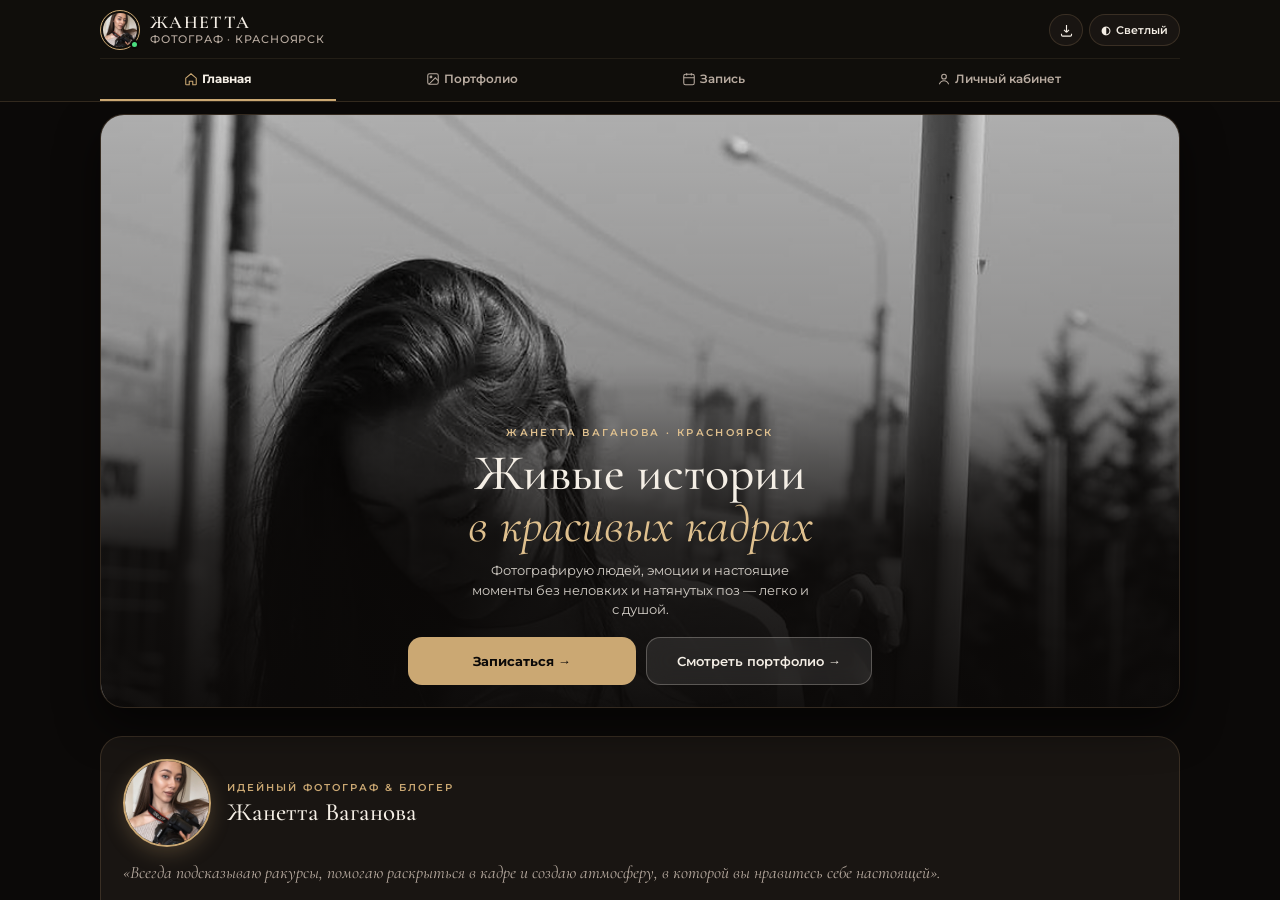
==== commit 9bf679a3: "fix(cert): set editorial as primary default, enable direct 2K photo saving on iOS/Android v17" ====
--- a/index.html
+++ b/index.html
@@ -4,6 +4,7 @@
   <meta charset="UTF-8" />
   <meta name="viewport" content="width=device-width, initial-scale=1.0, maximum-scale=1.0, user-scalable=no, viewport-fit=cover" />
   <link rel="stylesheet" href="./fonts/fonts.css">
+  <link rel="preload" href="./fonts/marck_cyrillic.woff2" as="font" type="font/woff2" crossorigin>
   <title>Жанетта Ваганова — Фотограф Красноярск</title>
   <meta name="description" content="Живые истории в красивых кадрах. Онлайн-запись на фотосессию в Красноярске к Жанетте Вагановой." />
   <meta name="theme-color" content="#0b0908" id="meta-theme-color" />
@@ -1172,241 +1173,402 @@
       z-index: 2;
     }
 
-    /* Concept 1: Dark Espresso & Champagne Gold */
-    .cert-canvas.concept-dark {
-      background: radial-gradient(circle at 18% 20%, #241c16 0%, #120e0c 65%, #0b0908 100%);
-      color: #f4efe8;
-      border: 1px solid rgba(203, 168, 115, 0.45);
-    }
-    .cert-canvas.concept-dark::before {
-      border: 1px solid rgba(203, 168, 115, 0.26);
-    }
-    .cert-canvas.concept-dark .cert-accent { color: #dfc08e; }
-    .cert-canvas.concept-dark .cert-muted { color: #b5aa9d; }
-    .cert-canvas.concept-dark .cert-divider { border-color: rgba(203, 168, 115, 0.28); }
-    .cert-canvas.concept-dark .cert-qr-box {
-      background: #f4efe8;
-      color: #120e0c;
-      border: 2px solid #cba873;
-    }
-
-    /* Concept 2: Warm Silk Ivory (Print-Friendly & Light Luxury) */
-    .cert-canvas.concept-ivory {
-      background: linear-gradient(135deg, #f8f3ec 0%, #efe6da 100%);
-      color: #1f1916;
-      border: 1px solid rgba(154, 116, 66, 0.4);
-    }
-    .cert-canvas.concept-ivory::before {
-      border: 1px solid rgba(154, 116, 66, 0.24);
-    }
-    .cert-canvas.concept-ivory .cert-accent { color: #8c6432; }
-    .cert-canvas.concept-ivory .cert-muted { color: #695d52; }
-    .cert-canvas.concept-ivory .cert-divider { border-color: rgba(154, 116, 66, 0.25); }
-    .cert-canvas.concept-ivory .cert-qr-box {
-      background: #ffffff;
-      color: #1f1916;
-      border: 1px solid rgba(154, 116, 66, 0.45);
-    }
-
-    /* Concept 3: Editorial Photo Pass */
+    /* Concept 1: Editorial Photo Pass (Landscape layout with left photo) */
+    .cert-canvas {
+      position: relative;
+      border-radius: 16px;
+      overflow: hidden;
+      margin-bottom: 12px;
+      box-shadow: 0 16px 36px rgba(0, 0, 0, 0.45);
+      transition: all 0.25s ease;
+      box-sizing: border-box;
+      width: 100%;
+    }
+    .cert-canvas::before {
+      content: '';
+      position: absolute;
+      inset: 6px;
+      border-radius: 11px;
+      pointer-events: none;
+      z-index: 2;
+    }
+
     .cert-canvas.concept-editorial {
       background: #14100d;
       color: #f4efe8;
       border: 1px solid rgba(203, 168, 115, 0.45);
       padding: 0;
+      display: grid;
+      grid-template-columns: 108px 1fr;
+      align-items: stretch;
     }
     .cert-canvas.concept-editorial::before {
-      inset: 6px;
+      inset: 5px;
       border: 1px solid rgba(203, 168, 115, 0.25);
     }
-    .cert-canvas.concept-editorial .cert-accent { color: #dfc08e; }
-    .cert-canvas.concept-editorial .cert-muted { color: #b5aa9d; }
-    .cert-canvas.concept-editorial .cert-divider { border-color: rgba(203, 168, 115, 0.26); }
-    .cert-canvas.concept-editorial .cert-qr-box {
-      background: #f4efe8;
-      color: #120e0c;
-      border: 2px solid #cba873;
-    }
-
-    .cert-grid {
-      position: relative;
-      z-index: 3;
-      display: grid;
-      grid-template-columns: 1.35fr 0.95fr;
-      gap: 12px;
-      align-items: stretch;
-    }
-
-    .cert-left {
-      padding-right: 12px;
-      border-right: 1px solid rgba(203, 168, 115, 0.28);
-      display: flex;
-      flex-direction: column;
-      justify-content: space-between;
-    }
-
-    .cert-right {
-      display: flex;
-      flex-direction: column;
-      justify-content: space-between;
-      align-items: flex-start;
-      padding-left: 2px;
-      gap: 8px;
-    }
-
-    .cert-kicker {
-      font-size: 8.5px;
-      letter-spacing: 2px;
-      text-transform: uppercase;
-      font-weight: 700;
-      color: var(--accent);
-      margin-bottom: 4px;
-      display: block;
-    }
-
-    .cert-title {
-      font-family: 'Cormorant Garamond', serif;
-      font-size: 24px;
-      font-weight: 600;
-      letter-spacing: 0.4px;
-      line-height: 1.02;
-      margin-bottom: 4px;
-    }
-
-    .cert-sub {
-      font-size: 10.5px;
-      opacity: 0.82;
-      line-height: 1.3;
-      margin-bottom: 8px;
-    }
-
-    .cert-pkg-pill {
-      display: inline-block;
-      padding: 4px 10px;
-      border-radius: 999px;
-      background: rgba(203, 168, 115, 0.15);
-      border: 1px solid rgba(203, 168, 115, 0.42);
-      font-size: 10px;
-      font-weight: 600;
-      margin-bottom: 8px;
-    }
-
-    .cert-quote {
-      font-family: 'Cormorant Garamond', serif;
-      font-size: 13.5px;
-      font-style: italic;
-      line-height: 1.25;
-      padding-left: 8px;
-      border-left: 1.5px solid #cba873;
-      margin-bottom: 8px;
-    }
-
-    .cert-terms {
-      font-size: 9px;
-      line-height: 1.4;
-      opacity: 0.78;
-    }
-
-    .cert-author-role {
-      font-size: 8px;
-      letter-spacing: 1.5px;
-      text-transform: uppercase;
-      font-weight: 700;
-      color: #cba873;
-      margin-bottom: 2px;
-    }
-
-    .cert-canvas.concept-ivory .cert-author-role,
-    .cert-canvas.concept-ivory .cert-kicker {
-      color: #8c6432;
-    }
-
-    .cert-author-name {
-      font-family: 'Cormorant Garamond', serif;
-      font-size: 20px;
-      font-weight: 600;
-      line-height: 1.05;
-    }
-
-    .cert-contacts {
-      font-size: 10px;
-      line-height: 1.5;
-      width: 100%;
-      padding: 7px 9px;
-      border-radius: 10px;
-      background: rgba(203, 168, 115, 0.08);
-      border: 1px solid rgba(203, 168, 115, 0.24);
-    }
-
-    .cert-qr-mock {
-      align-self: flex-end;
-      padding: 6px 10px;
-      border-radius: 9px;
-      border: 1px solid rgba(203, 168, 115, 0.42);
-      font-size: 8.5px;
-      font-weight: 700;
-      letter-spacing: 1px;
-      text-align: center;
-      line-height: 1.3;
-    }
-
-    .cert-canvas.concept-editorial {
-      display: grid;
-      grid-template-columns: 118px 1fr;
-    }
-
-    .cert-recipient-badge {
-      display: inline-flex;
-      align-items: center;
-      gap: 6px;
-      padding: 3px 10px;
-      background: rgba(203, 168, 115, 0.15);
-      border: 1px solid rgba(203, 168, 115, 0.45);
-      border-radius: 999px;
-      margin-top: 4px;
-      margin-bottom: 6px;
-    }
-    .cert-rec-label {
-      font-size: 8px;
-      font-weight: 700;
-      letter-spacing: 1.5px;
-      color: #cba873;
-    }
-    .cert-rec-name {
-      font-family: 'Cormorant Garamond', Georgia, serif;
-      font-size: 13.5px;
-      font-weight: 700;
-      color: #ffffff;
-    }
-    .cert-canvas.concept-ivory .cert-recipient-badge {
-      background: rgba(140, 98, 43, 0.12);
-      border-color: rgba(140, 98, 43, 0.4);
-    }
-    .cert-canvas.concept-ivory .cert-rec-label {
-      color: #8c622b;
-    }
-    .cert-canvas.concept-ivory .cert-rec-name {
-      color: #1e1814;
-    }
-
-
     .cert-ed-photo {
       width: 100%;
       height: 100%;
-      min-height: 190px;
+      min-height: 220px;
       object-fit: cover;
-      border-right: 1px solid rgba(203, 168, 115, 0.3);
-    }
-
+      display: block;
+      border-right: 1px solid rgba(203, 168, 115, 0.35);
+    }
     .cert-ed-body {
-      padding: 14px;
+      padding: 10px 12px;
       display: flex;
       flex-direction: column;
       justify-content: space-between;
       position: relative;
       z-index: 3;
-    }
-
+      text-align: center;
+      box-sizing: border-box;
+    }
+    .cert-ed-body .cert-title {
+      font-size: 18px;
+    }
+    .cert-ed-body .cert-sub-exact {
+      font-size: 11px;
+      margin-bottom: 2px;
+    }
+    .cert-ed-body .cert-calligraphy-block {
+      margin: 2px 0 3px 0;
+      padding: 3px 6px;
+    }
+    .cert-ed-body .cert-cal-name {
+      font-size: 24px;
+    }
+    .cert-ed-body .cert-cal-name.cert-cal-empty {
+      font-size: 16px;
+      padding: 0 8px 1px 8px;
+    }
+    .cert-ed-body .cert-pkg-pill {
+      font-size: 8.5px;
+      padding: 2px 8px;
+      margin: 2px 0 3px 0;
+    }
+    .cert-ed-body .cert-quote {
+      font-size: 10px;
+      line-height: 1.2;
+      margin: 1px 0 3px 0;
+    }
+
+    /* Concept 2: Dark Luxury (Full Width Balanced Landscape — NO empty right side!) */
+    .cert-canvas.concept-dark {
+      background: radial-gradient(circle at 50% 40%, #241c16 0%, #120e0c 65%, #070504 100%);
+      color: #f4efe8;
+      border: 1px solid rgba(203, 168, 115, 0.45);
+      padding: 18px 20px;
+      text-align: center;
+      display: flex;
+      flex-direction: column;
+      justify-content: space-between;
+      box-sizing: border-box;
+    }
+    .cert-canvas.concept-dark::before {
+      border: 1px solid rgba(203, 168, 115, 0.28);
+    }
+
+    /* Concept 3: Warm Silk Ivory (Full Width Balanced Landscape) */
+    .cert-canvas.concept-ivory {
+      background: linear-gradient(135deg, #fcf9f5 0%, #f4ece1 50%, #ebe0d0 100%);
+      color: #1e1814;
+      border: 1px solid rgba(140, 98, 43, 0.45);
+      padding: 18px 20px;
+      text-align: center;
+      display: flex;
+      flex-direction: column;
+      justify-content: space-between;
+      box-sizing: border-box;
+    }
+    .cert-canvas.concept-ivory::before {
+      border: 1px solid rgba(140, 98, 43, 0.25);
+    }
+
+    /* Typography & Certificate Elements */
+    .cert-kicker {
+      font-size: 8px;
+      letter-spacing: 2px;
+      text-transform: uppercase;
+      font-weight: 700;
+      color: #cba873;
+      margin-bottom: 2px;
+      display: block;
+    }
+    .cert-canvas.concept-ivory .cert-kicker {
+      color: #8c622b;
+    }
+
+    .cert-title {
+      font-family: 'Cormorant Garamond', serif;
+      font-size: 21px;
+      font-weight: 600;
+      letter-spacing: 0.3px;
+      line-height: 1.05;
+      margin-bottom: 1px;
+      color: #ffffff;
+    }
+    .cert-canvas.concept-ivory .cert-title {
+      color: #1e1814;
+    }
+
+    .cert-sub-exact {
+      font-family: 'Cormorant Garamond', serif;
+      font-size: 12px;
+      font-style: italic;
+      color: #dfc08e;
+      margin-bottom: 5px;
+      line-height: 1.2;
+    }
+    .cert-canvas.concept-ivory .cert-sub-exact {
+      color: #8c622b !important;
+    }
+
+    /* Calligraphy Block on Certificate Mockup */
+    .cert-calligraphy-block {
+      text-align: center;
+      margin: 3px 0 5px 0;
+      padding: 5px 8px;
+      background: radial-gradient(circle, rgba(203,168,115,0.14) 0%, rgba(203,168,115,0.01) 100%);
+      border-radius: 8px;
+      border-top: 1px solid rgba(203,168,115,0.28);
+      border-bottom: 1px solid rgba(203,168,115,0.28);
+    }
+    .cert-canvas.concept-ivory .cert-calligraphy-block {
+      background: radial-gradient(circle, rgba(140,98,43,0.10) 0%, rgba(140,98,43,0.01) 100%);
+      border-color: rgba(140,98,43,0.25);
+    }
+
+    .cert-cal-label {
+      display: block;
+      font-size: 7px;
+      letter-spacing: 1.8px;
+      color: #cba873;
+      font-weight: 700;
+      text-transform: uppercase;
+      margin-bottom: 2px;
+    }
+    .cert-canvas.concept-ivory .cert-cal-label {
+      color: #8c622b;
+    }
+
+    .cert-cal-name {
+      font-family: 'Marck Script', cursive, serif;
+      font-size: 28px;
+      line-height: 1.1;
+      color: #ffffff;
+      text-shadow: 0 2px 8px rgba(0,0,0,0.45);
+      transition: all 0.2s ease;
+      word-break: break-word;
+    }
+    .cert-canvas.concept-ivory .cert-cal-name {
+      color: #1e1814;
+      text-shadow: none;
+    }
+
+    /* Empty state placeholder styling */
+    .cert-cal-name.cert-cal-empty {
+      font-size: 19px;
+      color: rgba(203, 168, 115, 0.7);
+      font-style: italic;
+      letter-spacing: 0.5px;
+      border-bottom: 1px dashed rgba(203, 168, 115, 0.45);
+      display: inline-block;
+      padding: 0 12px 2px 12px;
+      text-shadow: none;
+    }
+    .cert-canvas.concept-ivory .cert-cal-name.cert-cal-empty {
+      color: rgba(140, 98, 43, 0.7);
+      border-color: rgba(140, 98, 43, 0.45);
+    }
+
+    .cert-cal-sub-hint {
+      font-size: 8px;
+      color: #a89c8f;
+      margin-top: 2px;
+      letter-spacing: 0.3px;
+    }
+    .cert-canvas.concept-ivory .cert-cal-sub-hint {
+      color: #7b6d61;
+    }
+
+    .cert-pkg-pill {
+      display: inline-block;
+      padding: 3px 12px;
+      border-radius: 999px;
+      background: rgba(203, 168, 115, 0.16);
+      border: 1px solid rgba(203, 168, 115, 0.45);
+      color: #cba873;
+      font-size: 9px;
+      font-weight: 700;
+      letter-spacing: 0.5px;
+      margin: 3px 0 4px 0;
+    }
+    .cert-canvas.concept-ivory .cert-pkg-pill {
+      background: #231c17;
+      border: 1px solid #231c17;
+      color: #f5efe8;
+    }
+
+    .cert-quote {
+      font-family: 'Cormorant Garamond', serif;
+      font-size: 11px;
+      font-style: italic;
+      line-height: 1.25;
+      color: #dfc08e;
+      margin: 1px 0 5px 0;
+      text-align: center;
+    }
+    .cert-canvas.concept-ivory .cert-quote {
+      color: #4a3d34;
+    }
+
+    .cert-foot-row {
+      border-top: 1px solid rgba(203, 168, 115, 0.22);
+      padding-top: 5px;
+      margin-top: 3px;
+      display: flex;
+      justify-content: space-between;
+      align-items: flex-end;
+      text-align: left;
+    }
+    .cert-canvas.concept-ivory .cert-foot-row {
+      border-color: rgba(140, 98, 43, 0.22);
+    }
+
+    .cert-foot-role {
+      font-size: 6.5px;
+      letter-spacing: 1px;
+      color: #cba873;
+      text-transform: uppercase;
+      font-weight: 700;
+      display: block;
+    }
+    .cert-canvas.concept-ivory .cert-foot-role {
+      color: #8c622b;
+    }
+
+    .cert-signature-name {
+      font-family: 'Marck Script', cursive, serif;
+      font-size: 18px;
+      color: #ffffff;
+      line-height: 1.1;
+      margin-bottom: 1px;
+    }
+    .cert-canvas.concept-ivory .cert-signature-name {
+      color: #1e1814;
+    }
+
+    .cert-foot-contacts {
+      font-size: 7.5px;
+      color: #a89c8f;
+      line-height: 1.2;
+    }
+    .cert-canvas.concept-ivory .cert-foot-contacts {
+      color: #6e5e52;
+    }
+
+    .cert-foot-terms {
+      text-align: right;
+      font-size: 7.5px;
+      line-height: 1.3;
+      color: #a89c8f;
+    }
+    .cert-canvas.concept-ivory .cert-foot-terms {
+      color: #6e5e52;
+    }
+    .cert-foot-code {
+      color: #cba873;
+      font-weight: 700;
+    }
+    .cert-canvas.concept-ivory .cert-foot-code {
+      color: #8c622b;
+    }
+
+    /* Fullscreen 2K Certificate Viewer Modal */
+    .cert-viewer-modal {
+      position: fixed;
+      inset: 0;
+      z-index: 10000;
+      display: flex;
+      justify-content: center;
+      align-items: center;
+      opacity: 0;
+      pointer-events: none;
+      transition: opacity 0.25s ease;
+      padding: 16px;
+      box-sizing: border-box;
+    }
+    .cert-viewer-modal.open {
+      opacity: 1;
+      pointer-events: auto;
+    }
+    .cert-viewer-backdrop {
+      position: absolute;
+      inset: 0;
+      background: rgba(0, 0, 0, 0.88);
+      backdrop-filter: blur(8px);
+      -webkit-backdrop-filter: blur(8px);
+    }
+    .cert-viewer-content {
+      position: relative;
+      z-index: 2;
+      background: #14110e;
+      border: 1px solid rgba(203, 168, 115, 0.35);
+      border-radius: 16px;
+      max-width: 540px;
+      width: 100%;
+      padding: 16px;
+      box-sizing: border-box;
+      box-shadow: 0 24px 60px rgba(0, 0, 0, 0.85);
+      display: flex;
+      flex-direction: column;
+      gap: 12px;
+    }
+    .cert-viewer-header {
+      display: flex;
+      justify-content: space-between;
+      align-items: center;
+    }
+    .cert-viewer-close {
+      background: rgba(255, 255, 255, 0.08);
+      border: 1px solid rgba(203, 168, 115, 0.3);
+      color: #f5efe6;
+      border-radius: 50%;
+      width: 32px;
+      height: 32px;
+      display: flex;
+      justify-content: center;
+      align-items: center;
+      cursor: pointer;
+      font-size: 16px;
+    }
+    .cert-viewer-img-wrap {
+      width: 100%;
+      border-radius: 10px;
+      overflow: hidden;
+      border: 1px solid rgba(203, 168, 115, 0.3);
+      background: #000;
+    }
+    .cert-viewer-img {
+      width: 100%;
+      height: auto;
+      display: block;
+    }
+    .cert-viewer-tip {
+      font-size: 11px;
+      color: #b8aba0;
+      line-height: 1.4;
+      background: rgba(203, 168, 115, 0.08);
+      border-radius: 8px;
+      padding: 8px 10px;
+      border-left: 2px solid #cba873;
+    }
+    .cert-viewer-actions {
+      display: flex;
+      gap: 8px;
+    }
+    
     /* ==========================================================================
        SCREEN 3: ЗАПИСЬ (CLEAN 1-LEVEL WIZARD: ← Назад | ШАГ 0X / 06)
        ========================================================================== */
@@ -2693,6 +2855,7 @@
   </style>
 </head>
 <body>
+  <div style="font-family:'Marck Script'; position:absolute; left:-9999px; top:-9999px; font-size:32px; visibility:hidden; pointer-events:none;" aria-hidden="true">Надежда Жанетта Ваганова Люкс Шёлк Сертификат</div>
 
   <div class="v2-toast" id="v2-toast">✓ Скопировано</div>
 
@@ -3129,7 +3292,7 @@
                 </div>
               </div>
 
-              <div class="gift-banner-card" style="margin-top:12px; margin-bottom:0;" onclick="openGiftCertSheet('dark')">
+              <div class="gift-banner-card" style="margin-top:12px; margin-bottom:0;" onclick="openGiftCertSheet('editorial')">
                 <div>
                   <span class="sec-eyebrow">Идея для подарка · 3 концепта в стиле сайта</span>
                   <div class="serif" style="font-size:21px; font-weight:600;">Подарочный сертификат на любой тариф</div>
@@ -3199,7 +3362,7 @@
                   <span class="format-arrow">→</span>
                 </div>
 
-                <div class="step-choice-card" data-format="Подарочный сертификат" onclick="openGiftCertSheet('dark')">
+                <div class="step-choice-card" data-format="Подарочный сертификат" onclick="openGiftCertSheet('editorial')">
                   <img class="step-choice-thumb" src="./images/thumbs/loc_trust.jpg?v=12" alt="Сертификат" decoding="async" />
                   <div class="step-choice-info">
                     <div class="step-choice-title">🎁 Подарочный сертификат</div>
@@ -3609,13 +3772,13 @@
                 <p class="wizard-sub" style="margin-bottom:0;">Скопируйте текст чека для чата с Жанеттой или выберите удобный мессенджер</p>
 
                 <div class="confirm-details-box">
-                  <div class="confirm-row"><span>Тариф и формат</span><strong id="conf-pkg">Стандарт (7 500 ₽) · Индивидуальная</strong></div>
-                  <div class="confirm-row"><span>Дата и время</span><strong id="conf-datetime">15 октября · 12:00–13:00 (1 час)</strong></div>
-                  <div class="confirm-row"><span>Локация</span><strong id="conf-loc">Студия «Люмос»</strong></div>
+                  <div class="confirm-row"><span>Тариф и формат</span><strong id="conf-pkg">—</strong></div>
+                  <div class="confirm-row"><span>Дата и время</span><strong id="conf-datetime">—</strong></div>
+                  <div class="confirm-row"><span>Локация</span><strong id="conf-loc">—</strong></div>
                   <div class="confirm-row"><span>Доп. услуги</span><strong id="conf-addons">Без доп. услуг</strong></div>
                   <div class="confirm-row"><span>Клиент и связь</span><strong id="conf-client">—</strong></div>
                   <div class="confirm-row" style="border-top:1px solid var(--border); padding-top:8px;">
-                    <span>Итоговая сумма</span><strong id="conf-total" style="color:var(--accent); font-size:18px;">7 500 ₽</strong>
+                    <span>Итоговая сумма</span><strong id="conf-total" style="color:var(--accent); font-size:18px;">—</strong>
                   </div>
                 </div>
 
@@ -4867,8 +5030,8 @@
       }
     });
 
-    // ==========================================================================
-    // BOTTOM SHEET (GIFT CERTIFICATE 2K & SMART PWA INSTALL / IN-APP WEBVIEW)
+// ==========================================================================
+    // BOTTOM SHEET (GIFT CERTIFICATE 2K CALLIGRAPHY & MODAL VIEWER)
     // ==========================================================================
     function escapeHtml(str) {
       if (str === null || str === undefined) return '';
@@ -4880,29 +5043,32 @@
         .replace(/'/g, '&#039;');
     }
 
-    let currentCertConcept = 'dark';
+    let currentCertConcept = 'editorial';
     const CERT_CONCEPTS_META = {
+      editorial: {
+        label: '1. С фото (Editorial)',
+        cls: 'concept-editorial',
+        sub: 'Журнальный формат с портретом от Жанетты, золотым тиснением и каллиграфией'
+      },
       dark: {
-        label: '1. Тёмный люкс',
+        label: '2. Тёмный люкс',
         cls: 'concept-dark',
-        sub: 'Фирменный тёмный шоколад & двойная золотая рамка 2K'
+        sub: 'Фирменный тёмный шоколад, двойная золотая рамка 2K и каллиграфическая подпись'
       },
       ivory: {
-        label: '2. Тёплый шёлк',
+        label: '3. Тёплый шёлк',
         cls: 'concept-ivory',
-        sub: 'Светлый шёлковый жемчуг (идеально для печати и открыток без заливки чёрным)'
-      },
-      editorial: {
-        label: '3. С фото (Editorial)',
-        cls: 'concept-editorial',
-        sub: 'Журнальный формат с портретом от Жанетты и золотым тиснением'
+        sub: 'Светлый шёлковый жемчуг (идеально для печати и конвертов без заливки чёрным)'
       }
     };
 
     function renderCertMockupHtml(conceptKey) {
-      const meta = CERT_CONCEPTS_META[conceptKey] || CERT_CONCEPTS_META.dark;
+      const meta = CERT_CONCEPTS_META[conceptKey] || CERT_CONCEPTS_META.editorial;
       const pkgText = `Пакет «${v2State.tariff}» (${v2State.duration})`;
-      const recName = (v2State.certRecipient || 'Надежда').trim();
+      const cleanName = (v2State.certRecipient || '').trim();
+      const recDisplay = cleanName ? escapeHtml(cleanName) : '— Имя получателя —';
+      const recClass = cleanName ? '' : 'cert-cal-empty';
+      const recHint = cleanName ? '' : '<div class="cert-cal-sub-hint" id="cert-rec-hint">нажмите поле ниже, чтобы вписать имя</div>';
 
       if (conceptKey === 'editorial') {
         return `
@@ -4910,25 +5076,29 @@
             <img class="cert-ed-photo" src="./images/portfolio/pf_25.jpg?v=12" alt="Фотосессия" />
             <div class="cert-ed-body">
               <div>
-                <div class="cert-kicker">EDITORIAL PHOTO PASS · 2K</div>
-                <div class="cert-title" style="font-size:20px;">Подарочный сертификат</div>
-                <div class="cert-recipient-badge">
-                  <span class="cert-rec-label">ДЛЯ КОГО:</span>
-                  <span class="cert-rec-name" id="cert-rec-display">${escapeHtml(recName)}</span>
+                <span class="cert-kicker">ZHANETTA VAGANOVA · PHOTOGRAPHY</span>
+                <div class="cert-title">Подарочный сертификат</div>
+                <div class="cert-sub-exact">на фотосессию</div>
+
+                <div class="cert-calligraphy-block">
+                  <span class="cert-cal-label">ОСОБЕННЫЙ ПОДАРОК ДЛЯ</span>
+                  <div class="cert-cal-name ${recClass}" id="cert-rec-display">${recDisplay}</div>
+                  ${recHint}
                 </div>
-                <div class="cert-pkg-pill" style="margin-top:2px; margin-bottom:4px;">${pkgText}</div>
-                <p class="cert-quote" style="margin-top:4px; font-size:12px; margin-bottom:4px;">«Кто-то очень любит Вас, ведь выбрал именно этот подарок!»</p>
+
+                <div class="cert-pkg-pill">${pkgText}</div>
+                <p class="cert-quote">«Кто-то очень любит Вас, ведь выбрал именно этот подарок!»</p>
               </div>
-              <div style="border-top:1px solid rgba(203,168,115,0.22); padding-top:6px; margin-top:4px; display:flex; justify-content:space-between; align-items:flex-end; gap:8px;">
+
+              <div class="cert-foot-row">
                 <div>
-                  <div class="cert-author-name" style="font-size:15px;">Жанетта Ваганова</div>
-                  <div class="cert-contacts" style="font-size:9px; line-height:1.35;">
-                    TG: <strong>@zzhanetta</strong> · IG: <strong>@nett1aa</strong><br>
-                    Тел.: <strong>+7 950 972-24-63</strong>
-                  </div>
+                  <span class="cert-foot-role">Фотограф</span>
+                  <div class="cert-signature-name">Жанетта Ваганова</div>
+                  <div class="cert-foot-contacts">TG: @zzhanetta · IG: @nett1aa</div>
                 </div>
-                <div class="cert-terms" style="text-align:right; font-size:8px;">
-                  Срок: 1 год · Открытая дата<br>Запись за 2 недели
+                <div class="cert-foot-terms">
+                  Срок: <strong>1 год</strong> · Открытая дата<br>
+                  <span class="cert-foot-code">ZV · EXCLUSIVE</span>
                 </div>
               </div>
             </div>
@@ -4936,37 +5106,33 @@
         `;
       }
 
+      // Concept 2 (Dark Luxury) & Concept 3 (Warm Silk Ivory) — 100% full width, centered, NO empty space on the right!
       return `
         <div class="cert-canvas ${meta.cls}" id="cert-live-canvas">
-          <div class="cert-grid">
-            <div class="cert-left">
-              <div>
-                <div class="cert-kicker">ZHANETTA VAGANOVA · KRASNOYARSK · 2K</div>
-                <div class="cert-title">Подарочный<br>сертификат</div>
-                <div class="cert-sub">на индивидуальную, парную или семейную фотосессию</div>
-                <div class="cert-recipient-badge">
-                  <span class="cert-rec-label">ДЛЯ КОГО:</span>
-                  <span class="cert-rec-name" id="cert-rec-display">${escapeHtml(recName)}</span>
-                </div>
-                <div class="cert-pkg-pill">${pkgText}</div>
-                <p class="cert-quote">«Кто-то очень любит Вас, ведь выбрал именно этот подарок!»</p>
-              </div>
-              <div class="cert-terms">
-                • Срок действия — 1 год (открытая дата)<br>
-                • Запись за 2 недели · Студия или локация на выбор
-              </div>
+          <div>
+            <span class="cert-kicker">ZHANETTA VAGANOVA · PHOTOGRAPHY</span>
+            <div class="cert-title">Подарочный сертификат</div>
+            <div class="cert-sub-exact">на фотосессию</div>
+
+            <div class="cert-calligraphy-block">
+              <span class="cert-cal-label">ОСОБЕННЫЙ ПОДАРОК ДЛЯ</span>
+              <div class="cert-cal-name ${recClass}" id="cert-rec-display">${recDisplay}</div>
+              ${recHint}
             </div>
-            <div class="cert-right">
-              <div>
-                <div class="cert-author-role">ТВОЙ ИДЕЙНЫЙ ФОТОГРАФ</div>
-                <div class="cert-author-name">Жанетта Ваганова</div>
-              </div>
-              <div class="cert-contacts">
-                <div>Telegram: <strong>@zzhanetta</strong></div>
-                <div>Instagram: <strong>@nett1aa</strong></div>
-                <div>Тел.: <strong>+7 950 972-24-63</strong></div>
-              </div>
-              <div class="cert-qr-mock">ZV · 2026<br>@zzhanetta</div>
+
+            <div class="cert-pkg-pill">${pkgText}</div>
+            <p class="cert-quote">«Кто-то очень любит Вас, ведь выбрал именно этот подарок!»</p>
+          </div>
+
+          <div class="cert-foot-row">
+            <div>
+              <span class="cert-foot-role">Фотограф</span>
+              <div class="cert-signature-name">Жанетта Ваганова</div>
+              <div class="cert-foot-contacts">Telegram: @zzhanetta · Instagram: @nett1aa</div>
+            </div>
+            <div class="cert-foot-terms">
+              Срок: <strong>1 год</strong> · Открытая дата<br>
+              <span class="cert-foot-code">${conceptKey === 'ivory' ? 'ZV · IVORY' : 'ZV · LUXURY'}</span>
             </div>
           </div>
         </div>
@@ -4975,11 +5141,24 @@
 
     function openGiftCertSheet(conceptKey) {
       if (conceptKey) currentCertConcept = conceptKey;
-      const meta = CERT_CONCEPTS_META[currentCertConcept] || CERT_CONCEPTS_META.dark;
-      const recVal = v2State.certRecipient || '';
-      const orderTargetName = recVal.trim() ? `для «${escapeHtml(recVal.trim())}»` : '';
-
-      document.getElementById('sheet-eyebrow').textContent = 'ПОДАРОЧНЫЙ СЕРТИФИКАТ · 2K КАЧЕСТВО';
+      const meta = CERT_CONCEPTS_META[currentCertConcept] || CERT_CONCEPTS_META.editorial;
+      
+      // Clean up any old joke test recipient
+      if (v2State.certRecipient && (v2State.certRecipient.toLowerCase().includes('какашк') || v2State.certRecipient === 'Надежда')) {
+        v2State.certRecipient = '';
+      }
+      const recVal = (v2State.certRecipient || '').trim();
+      const orderTargetName = recVal ? `для «${escapeHtml(recVal)}»` : '';
+
+      // If current tariff is not a standard shoot, ensure valid price
+      const validTariffs = ['Экспресс', 'Стандарт', 'Комфорт', 'Журнал Playboy'];
+      if (!validTariffs.includes(v2State.tariff)) {
+        v2State.tariff = 'Стандарт';
+        v2State.basePrice = 7500;
+        v2State.duration = '1 час';
+      }
+
+      document.getElementById('sheet-eyebrow').textContent = 'ПОДАРОЧНЫЙ СЕРТИФИКАТ · 2K КАЛЛИГРАФИЯ';
       document.getElementById('sheet-content').innerHTML = `
         <h3 class="serif" style="font-size:24px; margin-bottom:4px;">Именной сертификат Жанетты</h3>
         <p style="font-size:12px; color:var(--text-secondary); margin-bottom:10px;" id="cert-concept-sub">${meta.sub}</p>
@@ -4998,11 +5177,11 @@
         <div style="margin-top:10px; margin-bottom:10px;">
           <div style="display:flex; justify-content:space-between; align-items:center; margin-bottom:4px;">
             <label for="cert-recipient-input" style="font-size:11px; font-weight:700; color:var(--text-secondary); letter-spacing:0.8px; text-transform:uppercase;">
-              Имя получателя (будет на сертификате):
+              Имя получателя (будет выведено каллиграфией):
             </label>
             <span style="font-size:10.5px; color:var(--accent);">Живой предпросмотр ⚡</span>
           </div>
-          <input type="text" id="cert-recipient-input" class="v2-input" placeholder="Например: Надежда" value="${escapeHtml(recVal)}" oninput="handleCertRecipientInput(this.value)" autocomplete="off" style="width:100%; box-sizing:border-box; padding:9px 12px; font-size:13.5px; border-radius:10px; background:rgba(255,255,255,0.06); border:1px solid rgba(203,168,115,0.35); color:var(--text-primary);" />
+          <input type="text" id="cert-recipient-input" class="v2-input" placeholder="Нажмите и введите имя (например: Анна, подруге)..." value="${escapeHtml(recVal)}" oninput="handleCertRecipientInput(this.value)" autocomplete="off" style="width:100%; box-sizing:border-box; padding:9px 12px; font-size:14px; border-radius:10px; background:rgba(255,255,255,0.06); border:1px solid rgba(203,168,115,0.35); color:var(--text-primary);" />
         </div>
 
         <!-- Переключатель формата вручения -->
@@ -5011,30 +5190,31 @@
             Формат вручения:
           </label>
           <div style="display:grid; grid-template-columns:1fr 1fr; gap:6px;">
-            <button type="button" class="cert-tab-btn ${v2State.certDeliveryType !== 'print' ? 'active' : ''}" onclick="setCertDeliveryType('digital')">📱 Электронный (в 2K)</button>
+            <button type="button" class="cert-tab-btn ${v2State.certDeliveryType !== 'print' ? 'active' : ''}" onclick="setCertDeliveryType('digital')">📱 Электронный (в Фото/TG)</button>
             <button type="button" class="cert-tab-btn ${v2State.certDeliveryType === 'print' ? 'active' : ''}" onclick="setCertDeliveryType('print')">✉️ Печатный (в конверте)</button>
           </div>
         </div>
 
         <!-- Номинал сертификата -->
         <div style="margin-bottom:12px;">
-          <div style="font-size:11px; font-weight:700; color:var(--text-secondary); margin-bottom:4px; letter-spacing:0.8px; text-transform:uppercase;">
+          <div style="font-size:11px; font-weight:700; color:var(--text-secondary); margin-bottom:5px; letter-spacing:0.8px; text-transform:uppercase;">
             Номинал сертификата (тариф):
           </div>
-          <div style="display:grid; grid-template-columns:repeat(3, 1fr); gap:6px;">
+          <div style="display:grid; grid-template-columns:1fr 1fr; gap:6px;">
             <button type="button" class="cert-tab-btn ${v2State.tariff === 'Экспресс' ? 'active' : ''}" onclick="pickCertTariff('Экспресс', 5000, '30 минут')">Экспресс · 5 000 ₽</button>
             <button type="button" class="cert-tab-btn ${v2State.tariff === 'Стандарт' ? 'active' : ''}" onclick="pickCertTariff('Стандарт', 7500, '1 час')">Стандарт · 7 500 ₽</button>
             <button type="button" class="cert-tab-btn ${v2State.tariff === 'Комфорт' ? 'active' : ''}" onclick="pickCertTariff('Комфорт', 13000, '2 часа')">Комфорт · от 13 000 ₽</button>
+            <button type="button" class="cert-tab-btn ${v2State.tariff === 'Журнал Playboy' ? 'active' : ''}" onclick="pickCertTariff('Журнал Playboy', 14000, '1 час')">Playboy · 14 000 ₽</button>
           </div>
         </div>
 
         <!-- Кнопки действий -->
         <div style="display:flex; flex-direction:column; gap:8px;">
-          <button type="button" class="btn-primary" id="cert-order-btn" style="width:100%; display:flex; justify-content:center; align-items:center; gap:8px;" onclick="orderCertViaTelegram()">
-            🎁 Заказать сертификат ${orderTargetName} (${formatPriceForCurrentTariff(v2State.basePrice)}) →
+          <button type="button" class="btn-primary" id="cert-download-btn" style="width:100%; padding:13px 18px; font-size:13.5px; font-weight:700; display:flex; justify-content:center; align-items:center; gap:8px;" onclick="downloadGiftCertPng()">
+            📥 Сохранить сертификат в Фото (2K PNG · 2400×1500)
           </button>
-          <button type="button" class="clean-contact-btn" id="cert-download-btn" style="width:100%; font-size:12px; display:flex; justify-content:center; align-items:center; gap:6px;" onclick="downloadGiftCertPng()">
-            🖼 Скачать сертификат в Фото (2K PNG · 2400×1500)
+          <button type="button" class="clean-contact-btn" id="cert-order-btn" style="width:100%; font-size:12px; font-weight:600; display:flex; justify-content:center; align-items:center; gap:6px;" onclick="orderCertViaTelegram()">
+            ✉️ Заказать печатный в конверте / Написать Жанетте →
           </button>
         </div>
       `;
@@ -5044,7 +5224,7 @@
 
     function switchCertConceptTab(conceptKey) {
       currentCertConcept = conceptKey;
-      const meta = CERT_CONCEPTS_META[conceptKey] || CERT_CONCEPTS_META.dark;
+      const meta = CERT_CONCEPTS_META[conceptKey] || CERT_CONCEPTS_META.editorial;
       const subEl = document.getElementById('cert-concept-sub');
       if (subEl) subEl.textContent = meta.sub;
 
@@ -5059,14 +5239,24 @@
 
     function handleCertRecipientInput(val) {
       v2State.certRecipient = val;
+      const clean = val.trim();
       const displayEl = document.getElementById('cert-rec-display');
+      const hintEl = document.getElementById('cert-rec-hint');
       if (displayEl) {
-        displayEl.textContent = val.trim() || 'Надежда';
+        if (clean) {
+          displayEl.textContent = clean;
+          displayEl.classList.remove('cert-cal-empty');
+          if (hintEl) hintEl.style.display = 'none';
+        } else {
+          displayEl.textContent = '— Имя получателя —';
+          displayEl.classList.add('cert-cal-empty');
+          if (hintEl) hintEl.style.display = 'block';
+        }
       }
       const orderBtn = document.getElementById('cert-order-btn');
       if (orderBtn) {
-        const target = val.trim() ? `для «${escapeHtml(val.trim())}»` : '';
-        orderBtn.innerHTML = `🎁 Заказать сертификат ${target} (${formatPriceForCurrentTariff(v2State.basePrice)}) →`;
+        const target = clean ? ` для «${escapeHtml(clean)}»` : '';
+        orderBtn.innerHTML = `🎁 Заказать сертификат${target} (${formatPriceForCurrentTariff(v2State.basePrice)}) →`;
       }
     }
 
@@ -5081,7 +5271,7 @@
     }
 
     function orderCertViaTelegram() {
-      const meta = CERT_CONCEPTS_META[currentCertConcept] || CERT_CONCEPTS_META.dark;
+      const meta = CERT_CONCEPTS_META[currentCertConcept] || CERT_CONCEPTS_META.editorial;
       const recName = (v2State.certRecipient || '').trim() || 'Имя уточняется';
       const delivType = v2State.certDeliveryType === 'print' ? 'Печатный (в подарочном крафт-конверте)' : 'Электронный (в 2K качестве для отправки / фото)';
 
@@ -5111,9 +5301,18 @@
 
     async function downloadGiftCertPng() {
       const dlBtn = document.getElementById('cert-download-btn');
-      if (dlBtn) dlBtn.textContent = '⏳ Формируем 2K макет...';
+      if (dlBtn) dlBtn.textContent = '⏳ Формируем 2K макет с каллиграфией...';
+
+      const recipient = (v2State.certRecipient || '').trim() || 'Имя получателя';
+      const tariff = v2State.tariff || 'Стандарт';
+      const duration = v2State.duration || '1 час';
 
       try {
+        await document.fonts.load('125px "Marck Script"', recipient);
+        await document.fonts.load('64px "Marck Script"', 'Жанетта Ваганова');
+        await document.fonts.load('115px "Cormorant Garamond"', 'Подарочный сертификат');
+        await document.fonts.load('50px "Cormorant Garamond"', 'на фотосессию');
+        await document.fonts.load('28px "Montserrat"', 'ZHANETTA VAGANOVA');
         await document.fonts.ready;
       } catch (e) {}
 
@@ -5123,56 +5322,65 @@
       canvas.height = H;
       const ctx = canvas.getContext('2d');
       if (!ctx) {
-        if (dlBtn) dlBtn.textContent = '🖼 Скачать сертификат в Фото (2K PNG · 2400×1500)';
+        if (dlBtn) dlBtn.textContent = '📥 Сохранить сертификат в Фото (2K PNG · 2400×1500)';
         return;
       }
 
-      const recipient = (v2State.certRecipient || 'Надежда').trim();
-      const tariff = v2State.tariff || 'Стандарт';
-      const duration = v2State.duration || '1 час';
-
       if (currentCertConcept === 'editorial') {
-        // Concept 3: Editorial with Photo
+        // Concept 1: Editorial with Photo (1020px photo, no bullets, 125px calligraphy recipient, 64px signature)
         let img = null;
         try {
-          img = new Image();
-          img.src = './images/portfolio/pf_25.jpg?v=12';
-          await new Promise((res) => {
-            if (img.complete && img.naturalWidth) return res();
-            img.onload = () => res();
-            img.onerror = () => res();
-          });
+          const domImg = document.querySelector('.cert-ed-photo');
+          if (domImg && domImg.complete && domImg.naturalWidth) {
+            img = domImg;
+          } else {
+            img = new Image();
+            img.crossOrigin = 'anonymous';
+            img.src = './images/portfolio/pf_25.jpg?v=12';
+            await new Promise((res) => {
+              if (img.complete && img.naturalWidth) return res();
+              img.onload = () => res();
+              img.onerror = () => res();
+            });
+          }
         } catch (e) {}
 
-        const photoW = 980;
+        const photoW = 1020;
         if (img && img.naturalWidth) {
           const scale = Math.max(photoW / img.naturalWidth, H / img.naturalHeight);
           const sw = photoW / scale;
           const sh = H / scale;
           const sx = (img.naturalWidth - sw) / 2;
-          const sy = (img.naturalHeight - sh) * 0.25;
+          const sy = (img.naturalHeight - sh) * 0.22;
           ctx.drawImage(img, sx, sy, sw, sh, 0, 0, photoW, H);
         } else {
           ctx.fillStyle = '#1e1712';
           ctx.fillRect(0, 0, photoW, H);
         }
 
-        // Gradient overlay on photo right edge
-        const pGrad = ctx.createLinearGradient(photoW - 140, 0, photoW, 0);
-        pGrad.addColorStop(0, 'rgba(17, 13, 10, 0)');
-        pGrad.addColorStop(1, 'rgba(17, 13, 10, 0.95)');
+        const pGrad = ctx.createLinearGradient(photoW - 180, 0, photoW, 0);
+        pGrad.addColorStop(0, 'rgba(16, 12, 9, 0)');
+        pGrad.addColorStop(1, 'rgba(16, 12, 9, 0.98)');
         ctx.fillStyle = pGrad;
-        ctx.fillRect(photoW - 140, 0, 140, H);
-
-        // Right body background
-        const bgGrad = ctx.createLinearGradient(photoW, 0, W, H);
-        bgGrad.addColorStop(0, '#17120e');
-        bgGrad.addColorStop(0.6, '#0f0c09');
-        bgGrad.addColorStop(1, '#080605');
+        ctx.fillRect(photoW - 180, 0, 180, H);
+
+        const rightW = W - photoW;
+        const centerX = photoW + rightW / 2;
+        const bgGrad = ctx.createRadialGradient(centerX, H * 0.45, 120, centerX, H * 0.45, rightW * 0.85);
+        bgGrad.addColorStop(0, '#221913');
+        bgGrad.addColorStop(0.55, '#130e0b');
+        bgGrad.addColorStop(1, '#090706');
         ctx.fillStyle = bgGrad;
-        ctx.fillRect(photoW, 0, W - photoW, H);
-
-        // Borders
+        ctx.fillRect(photoW, 0, rightW, H);
+
+        ctx.save();
+        ctx.fillStyle = 'rgba(203, 168, 115, 0.035)';
+        ctx.font = '700 700px "Cormorant Garamond", serif';
+        ctx.textAlign = 'center';
+        ctx.textBaseline = 'middle';
+        ctx.fillText('ZV', centerX, H / 2 - 30);
+        ctx.restore();
+
         ctx.strokeStyle = 'rgba(203, 168, 115, 0.45)';
         ctx.lineWidth = 3;
         ctx.strokeRect(32, 32, W - 64, H - 64);
@@ -5180,15 +5388,10 @@
         ctx.lineWidth = 1.5;
         ctx.strokeRect(46, 46, W - 92, H - 92);
 
-        // Separating hairline
-        ctx.strokeStyle = 'rgba(203, 168, 115, 0.5)';
+        ctx.strokeStyle = 'rgba(203, 168, 115, 0.55)';
         ctx.lineWidth = 2;
-        ctx.beginPath();
-        ctx.moveTo(photoW, 46);
-        ctx.lineTo(photoW, H - 46);
-        ctx.stroke();
-
-        // Corner accents
+        ctx.beginPath(); ctx.moveTo(photoW, 46); ctx.lineTo(photoW, H - 46); ctx.stroke();
+
         const cSize = 60;
         ctx.strokeStyle = '#cba873';
         ctx.lineWidth = 4;
@@ -5197,104 +5400,115 @@
         ctx.beginPath(); ctx.moveTo(28, H - 28 - cSize); ctx.lineTo(28, H - 28); ctx.lineTo(28 + cSize, H - 28); ctx.stroke();
         ctx.beginPath(); ctx.moveTo(W - 28 - cSize, H - 28); ctx.lineTo(W - 28, H - 28); ctx.lineTo(W - 28, H - 28 - cSize); ctx.stroke();
 
-        const contentX = photoW + 100;
-        const contentR = W - 100;
-
-        ctx.textAlign = 'left';
+        ctx.textAlign = 'center';
         ctx.fillStyle = '#cba873';
         ctx.font = '700 18px "Montserrat", sans-serif';
-        ctx.fillText('EDITORIAL PHOTO PASS · ZHANETTA VAGANOVA', contentX, 120);
-
-        ctx.textAlign = 'right';
-        ctx.fillStyle = '#a99d91';
-        ctx.font = '500 16px "Montserrat", sans-serif';
-        ctx.fillText('№ 2026-EDITORIAL', contentR, 120);
-
-        ctx.textAlign = 'left';
+        ctx.fillText('ZHANETTA VAGANOVA · PHOTOGRAPHY', centerX, 125);
+
         ctx.fillStyle = '#ffffff';
-        ctx.font = '600 96px "Cormorant Garamond", serif';
-        ctx.fillText('Подарочный', contentX, 260);
-        ctx.fillText('сертификат', contentX, 355);
+        ctx.font = '600 106px "Cormorant Garamond", serif';
+        ctx.fillText('Подарочный сертификат', centerX, 275);
 
         ctx.fillStyle = '#dfc08e';
-        ctx.font = 'italic 34px "Cormorant Garamond", serif';
-        ctx.fillText('на авторскую фотосессию в Красноярске', contentX, 420);
-
-        // Recipient Pill
-        const recText = 'ДЛЯ КОГО: ' + recipient.toUpperCase();
-        ctx.font = '700 20px "Montserrat", sans-serif';
-        const recM = ctx.measureText(recText);
-        const recW = Math.max(recM.width + 80, 420);
-        const recH = 64;
-        const recY = 480;
-
-        ctx.fillStyle = 'rgba(203, 168, 115, 0.16)';
-        ctx.beginPath();
-        if (ctx.roundRect) ctx.roundRect(contentX, recY, recW, recH, 32);
-        else ctx.rect(contentX, recY, recW, recH);
-        ctx.fill();
-        ctx.strokeStyle = 'rgba(203, 168, 115, 0.6)';
-        ctx.lineWidth = 1.5;
-        ctx.stroke();
-
+        ctx.font = 'italic 46px "Cormorant Garamond", serif';
+        ctx.fillText('на фотосессию', centerX, 340);
+
+        const recY = 490;
         ctx.fillStyle = '#cba873';
         ctx.font = '700 18px "Montserrat", sans-serif';
-        ctx.fillText('ДЛЯ КОГО:', contentX + 32, recY + 39);
-        ctx.fillStyle = '#ffffff';
-        ctx.font = '700 32px "Cormorant Garamond", serif';
-        ctx.fillText(recipient, contentX + 165, recY + 42);
-
-        // Tariff Pill
-        const pkgText = `ПАКЕТ «${tariff.toUpperCase()}» (${duration})`;
-        const tY = 580;
-        ctx.font = '800 22px "Montserrat", sans-serif';
-        const tM = ctx.measureText(pkgText);
-        const tW = tM.width + 64;
-        const tH = 54;
+        ctx.fillText('ОСОБЕННЫЙ ПОДАРОК ДЛЯ', centerX, recY - 50);
+
+        const nameToDraw = (v2State.certRecipient || '').trim();
+        if (nameToDraw) {
+          ctx.fillStyle = '#ffffff';
+          ctx.font = '400 125px "Marck Script", cursive';
+          ctx.fillText(nameToDraw, centerX, recY + 40);
+        } else {
+          ctx.fillStyle = 'rgba(203, 168, 115, 0.65)';
+          ctx.font = 'italic 400 90px "Marck Script", cursive';
+          ctx.fillText('Имя получателя', centerX, recY + 30);
+        }
+
+        const nameWidth = ctx.measureText(nameToDraw || 'Имя получателя').width;
+        const lineW = Math.max(nameWidth + 160, 520);
+        const lineX1 = centerX - lineW / 2;
+        const lineX2 = centerX + lineW / 2;
+        const lineY = recY + 75;
+
+        const lineGrad = ctx.createLinearGradient(lineX1, 0, lineX2, 0);
+        lineGrad.addColorStop(0, 'rgba(203, 168, 115, 0)');
+        lineGrad.addColorStop(0.5, 'rgba(203, 168, 115, 0.85)');
+        lineGrad.addColorStop(1, 'rgba(203, 168, 115, 0)');
+        ctx.fillStyle = lineGrad;
+        ctx.fillRect(lineX1, lineY, lineW, 2);
 
         ctx.fillStyle = '#cba873';
         ctx.beginPath();
-        if (ctx.roundRect) ctx.roundRect(contentX, tY, tW, tH, 27);
-        else ctx.rect(contentX, tY, tW, tH);
+        ctx.moveTo(centerX, lineY - 6); ctx.lineTo(centerX + 7, lineY); ctx.lineTo(centerX, lineY + 6); ctx.lineTo(centerX - 7, lineY);
+        ctx.closePath();
         ctx.fill();
-        ctx.fillStyle = '#100c09';
-        ctx.fillText(pkgText, contentX + 32, tY + 35);
-
-        ctx.fillStyle = '#c5b7a7';
-        ctx.font = '500 19px "Montserrat", sans-serif';
-        ctx.fillText('45+ авторских фото · Цветокоррекция & ретушь · Готовность 7 дней', contentX, tY + 92);
-
-        // Quote
+
+        const tY = 700;
+        const pkgText = `ПАКЕТ «${tariff.toUpperCase()}» (${duration})`;
+        ctx.font = '800 28px "Montserrat", sans-serif';
+        const tM = ctx.measureText(pkgText);
+        const pillW = tM.width + 100;
+        const pillH = 64;
+
+        ctx.fillStyle = 'rgba(203, 168, 115, 0.18)';
+        ctx.beginPath();
+        if (ctx.roundRect) ctx.roundRect(centerX - pillW / 2, tY - pillH / 2, pillW, pillH, 32);
+        else ctx.rect(centerX - pillW / 2, tY - pillH / 2, pillW, pillH);
+        ctx.fill();
+        ctx.strokeStyle = '#cba873';
+        ctx.lineWidth = 2;
+        ctx.stroke();
+
+        ctx.fillStyle = '#cba873';
+        ctx.fillText(pkgText, centerX, tY + 10);
+
         ctx.fillStyle = '#dfc08e';
-        ctx.font = 'italic 34px "Cormorant Garamond", serif';
-        ctx.fillText('«Кто-то очень любит Вас, ведь выбрал именно этот подарок!»', contentX, 810);
-
-        // Divider
-        ctx.fillStyle = 'rgba(203, 168, 115, 0.3)';
-        ctx.fillRect(contentX, 1260, contentR - contentX, 1.5);
-
-        // Footer
+        ctx.font = 'italic 44px "Cormorant Garamond", serif';
+        ctx.fillText('«Кто-то очень любит Вас, ведь выбрал именно этот подарок!»', centerX, 920);
+
+        const fDivW = rightW - 200;
+        const fDivX = photoW + 100;
+        const fDivGrad = ctx.createLinearGradient(fDivX, 0, fDivX + fDivW, 0);
+        fDivGrad.addColorStop(0, 'rgba(203,168,115,0.1)');
+        fDivGrad.addColorStop(0.5, 'rgba(203,168,115,0.45)');
+        fDivGrad.addColorStop(1, 'rgba(203,168,115,0.1)');
+        ctx.fillStyle = fDivGrad;
+        ctx.fillRect(fDivX, 1220, fDivW, 1.5);
+
+        const footY = 1260;
+        ctx.textAlign = 'left';
+        const fLeftX = photoW + 90;
         ctx.fillStyle = '#cba873';
         ctx.font = '700 15px "Montserrat", sans-serif';
-        ctx.fillText('ТВОЙ ИДЕЙНЫЙ ФОТОГРАФ', contentX, 1315);
+        ctx.fillText('ТВОЙ ИДЕЙНЫЙ ФОТОГРАФ', fLeftX, footY);
+
         ctx.fillStyle = '#ffffff';
-        ctx.font = '600 42px "Cormorant Garamond", serif';
-        ctx.fillText('Жанетта Ваганова', contentX, 1365);
-        ctx.fillStyle = '#a99d91';
-        ctx.font = '500 18px "Montserrat", sans-serif';
-        ctx.fillText('TG: @zzhanetta   ·   IG: @nett1aa   ·   Тел.: +7 950 972-24-63', contentX, 1405);
+        ctx.font = '400 64px "Marck Script", cursive';
+        ctx.fillText('Жанетта Ваганова', fLeftX - 6, footY + 56);
+
+        ctx.fillStyle = '#a89c8f';
+        ctx.font = '500 17px "Montserrat", sans-serif';
+        ctx.fillText('TG: @zzhanetta   ·   IG: @nett1aa   ·   Тел.: +7 950 972-24-63', fLeftX, footY + 104);
 
         ctx.textAlign = 'right';
-        ctx.fillStyle = '#a99d91';
-        ctx.font = '500 17px "Montserrat", sans-serif';
-        ctx.fillText('Срок действия: 1 год с даты вручения', contentR, 1340);
-        ctx.fillText('Запись за 2 недели · Любая локация на выбор', contentR, 1370);
+        const fRightX = W - 90;
+        ctx.fillStyle = '#d5c8bb';
+        ctx.font = '600 18px "Montserrat", sans-serif';
+        ctx.fillText('Срок действия: 1 год с даты вручения', fRightX, footY + 16);
+        ctx.fillStyle = '#a89c8f';
+        ctx.font = '400 17px "Montserrat", sans-serif';
+        ctx.fillText('Открытая дата · Запись за 2 недели до съёмки', fRightX, footY + 48);
         ctx.fillStyle = '#cba873';
-        ctx.font = '700 15px "Montserrat", sans-serif';
-        ctx.fillText('ZV · 2026-EDITORIAL', contentR, 1405);
+        ctx.font = '700 16px "Montserrat", sans-serif';
+        ctx.fillText('ZV · 2026-EXCLUSIVE', fRightX, footY + 95);
 
       } else if (currentCertConcept === 'ivory') {
-        // Concept 2: Warm Silk Ivory
+        // Concept 3: Warm Silk Ivory (no bullets, clean, 130px calligraphy)
         const grad = ctx.createLinearGradient(0, 0, W, H);
         grad.addColorStop(0, '#fcf9f5');
         grad.addColorStop(0.5, '#f4ece1');
@@ -5327,106 +5541,97 @@
 
         ctx.fillStyle = '#8c622b';
         ctx.font = '700 18px "Montserrat", sans-serif';
-        ctx.textAlign = 'left';
-        ctx.fillText('ZHANETTA VAGANOVA · PHOTOGRAPHY', 120, 110);
-        ctx.fillStyle = '#6e5e52';
-        ctx.font = '500 16px "Montserrat", sans-serif';
-        ctx.fillText('СЕМЕЙНЫЕ & ИНДИВИДУАЛЬНЫЕ ИСТОРИИ', 120, 138);
-
-        ctx.textAlign = 'right';
+        ctx.textAlign = 'center';
+        ctx.fillText('ZHANETTA VAGANOVA · PHOTOGRAPHY', W/2, 125);
+
+        ctx.fillStyle = '#1e1814';
+        ctx.font = '600 115px "Cormorant Garamond", serif';
+        ctx.fillText('Подарочный сертификат', W/2, 280);
+
+        ctx.fillStyle = '#6e522b';
+        ctx.font = 'italic 50px "Cormorant Garamond", serif';
+        ctx.fillText('на фотосессию', W/2, 350);
+
+        const recY = 510;
         ctx.fillStyle = '#8c622b';
         ctx.font = '700 18px "Montserrat", sans-serif';
-        ctx.fillText('СЕРТИФИКАТ № 2026-IVORY', W - 120, 110);
-        ctx.fillStyle = '#6e5e52';
-        ctx.font = '500 16px "Montserrat", sans-serif';
-        ctx.fillText('г. Красноярск', W - 120, 138);
-
-        ctx.textAlign = 'center';
-        ctx.fillStyle = '#1e1814';
-        ctx.font = '600 110px "Cormorant Garamond", serif';
-        ctx.fillText('Подарочный сертификат', W/2, 400);
-
-        ctx.fillStyle = '#6e522b';
-        ctx.font = 'italic 42px "Cormorant Garamond", serif';
-        ctx.fillText('на индивидуальную, парную или семейную фотосессию', W/2, 465);
-
-        const recText = 'ДЛЯ КОГО: ' + recipient.toUpperCase();
-        ctx.font = '700 24px "Montserrat", sans-serif';
-        const recMetrics = ctx.measureText(recText);
-        const pillW = Math.max(recMetrics.width + 100, 480);
-        const pillH = 68;
-        const pillX = W/2 - pillW/2;
-        const pillY = 530;
-
-        ctx.fillStyle = 'rgba(140, 98, 43, 0.1)';
-        ctx.beginPath();
-        if (ctx.roundRect) ctx.roundRect(pillX, pillY, pillW, pillH, 34);
-        else ctx.rect(pillX, pillY, pillW, pillH);
-        ctx.fill();
-        ctx.strokeStyle = 'rgba(140, 98, 43, 0.5)';
-        ctx.lineWidth = 2;
-        ctx.stroke();
-
-        ctx.fillStyle = '#8c622b';
-        ctx.fillText('ДЛЯ КОГО: ', pillX + 50, pillY + 43);
-        ctx.fillStyle = '#1e1814';
-        ctx.font = '700 32px "Cormorant Garamond", serif';
-        ctx.fillText(recipient, pillX + 180, pillY + 45);
-
+        ctx.fillText('ОСОБЕННЫЙ ПОДАРОК ДЛЯ', W/2, recY - 50);
+
+        const nameToDraw = (v2State.certRecipient || '').trim();
+        if (nameToDraw) {
+          ctx.fillStyle = '#1e1814';
+          ctx.font = '400 130px "Marck Script", cursive';
+          ctx.fillText(nameToDraw, W/2, recY + 45);
+        } else {
+          ctx.fillStyle = 'rgba(140, 98, 43, 0.65)';
+          ctx.font = 'italic 400 95px "Marck Script", cursive';
+          ctx.fillText('Имя получателя', W/2, recY + 35);
+        }
+
+        const nameW = ctx.measureText(nameToDraw || 'Имя получателя').width;
+        const lW = Math.max(nameW + 180, 540);
+        const lX1 = W/2 - lW/2;
+        const lX2 = W/2 + lW/2;
+        const lY = recY + 80;
+
+        const lineGrad = ctx.createLinearGradient(lX1, 0, lX2, 0);
+        lineGrad.addColorStop(0, 'rgba(140, 98, 43, 0)');
+        lineGrad.addColorStop(0.5, 'rgba(140, 98, 43, 0.85)');
+        lineGrad.addColorStop(1, 'rgba(140, 98, 43, 0)');
+        ctx.fillStyle = lineGrad;
+        ctx.fillRect(lX1, lY, lW, 2);
+
+        const tY = 720;
         const pkgText = `ПАКЕТ «${tariff.toUpperCase()}» (${duration})`;
-        ctx.font = '800 24px "Montserrat", sans-serif';
+        ctx.font = '800 28px "Montserrat", sans-serif';
         const tMetrics = ctx.measureText(pkgText);
-        const tW = tMetrics.width + 80;
-        const tH = 58;
-        const tX = W/2 - tW/2;
-        const tY = 650;
+        const tW = tMetrics.width + 100;
+        const tH = 64;
 
         ctx.fillStyle = '#231c17';
         ctx.beginPath();
-        if (ctx.roundRect) ctx.roundRect(tX, tY, tW, tH, 29);
-        else ctx.rect(tX, tY, tW, tH);
+        if (ctx.roundRect) ctx.roundRect(W/2 - tW/2, tY - tH/2, tW, tH, 32);
+        else ctx.rect(W/2 - tW/2, tY - tH/2, tW, tH);
         ctx.fill();
         ctx.fillStyle = '#f5efe8';
-        ctx.textAlign = 'center';
-        ctx.fillText(pkgText, W/2, tY + 38);
-
-        ctx.fillStyle = '#52453b';
-        ctx.font = '500 20px "Montserrat", sans-serif';
-        ctx.fillText('45+ авторских фото · Цветокоррекция & ретушь · Готовность 7 дней · Студия или улица', W/2, tY + 95);
+        ctx.fillText(pkgText, W/2, tY + 10);
 
         ctx.fillStyle = '#2e2620';
-        ctx.font = 'italic 42px "Cormorant Garamond", serif';
-        ctx.fillText('«Кто-то очень любит Вас, ведь выбрал именно этот подарок!»', W/2, 890);
+        ctx.font = 'italic 46px "Cormorant Garamond", serif';
+        ctx.fillText('«Кто-то очень любит Вас, ведь выбрал именно этот подарок!»', W/2, 940);
 
         ctx.fillStyle = 'rgba(140, 98, 43, 0.3)';
-        ctx.fillRect(120, 1260, W - 240, 1.5);
-
+        ctx.fillRect(120, 1220, W - 240, 1.5);
+
+        const footY = 1260;
         ctx.textAlign = 'left';
         ctx.fillStyle = '#8c622b';
         ctx.font = '700 15px "Montserrat", sans-serif';
-        ctx.fillText('ТВОЙ ИДЕЙНЫЙ ФОТОГРАФ', 120, 1315);
+        ctx.fillText('ТВОЙ ИДЕЙНЫЙ ФОТОГРАФ', 120, footY);
+
         ctx.fillStyle = '#1e1814';
-        ctx.font = '600 44px "Cormorant Garamond", serif';
-        ctx.fillText('Жанетта Ваганова', 120, 1365);
+        ctx.font = '400 64px "Marck Script", cursive';
+        ctx.fillText('Жанетта Ваганова', 114, footY + 56);
+
         ctx.fillStyle = '#52453b';
         ctx.font = '500 18px "Montserrat", sans-serif';
-        ctx.fillText('Telegram: @zzhanetta   ·   Instagram: @nett1aa   ·   Тел.: +7 950 972-24-63', 120, 1405);
+        ctx.fillText('TG: @zzhanetta   ·   IG: @nett1aa   ·   Тел.: +7 950 972-24-63', 120, footY + 104);
 
         ctx.textAlign = 'right';
         ctx.fillStyle = '#6b5c50';
-        ctx.font = '500 17px "Montserrat", sans-serif';
-        ctx.fillText('Срок действия: 1 год с даты вручения', W - 120, 1335);
-        ctx.fillText('Запись за 2 недели · Любая локация на выбор', W - 120, 1365);
+        ctx.font = '500 18px "Montserrat", sans-serif';
+        ctx.fillText('Срок действия: 1 год с даты вручения · Открытая дата', W - 120, footY + 20);
+        ctx.fillText('Запись за 2 недели · Любая локация на выбор', W - 120, footY + 52);
         ctx.fillStyle = '#8c622b';
-        ctx.font = '700 15px "Montserrat", sans-serif';
-        ctx.fillText('ZV · 2026-IVORY', W - 120, 1405);
+        ctx.font = '700 16px "Montserrat", sans-serif';
+        ctx.fillText('ZV · 2026-IVORY', W - 120, footY + 95);
 
       } else {
-        // Concept 1: Dark Luxury (default)
-        const rad = ctx.createRadialGradient(W/2, H*0.4, 100, W/2, H*0.4, W*0.7);
-        rad.addColorStop(0, '#1e1712');
-        rad.addColorStop(0.55, '#100c09');
-        rad.addColorStop(1, '#080605');
+        // Concept 2: Dark Luxury (no bullets, clean, 130px calligraphy)
+        const rad = ctx.createRadialGradient(W/2, H*0.45, 120, W/2, H*0.45, W*0.75);
+        rad.addColorStop(0, '#221913');
+        rad.addColorStop(0.55, '#120e0b');
+        rad.addColorStop(1, '#070504');
         ctx.fillStyle = rad;
         ctx.fillRect(0, 0, W, H);
 
@@ -5455,134 +5660,213 @@
 
         ctx.fillStyle = '#cba873';
         ctx.font = '700 18px "Montserrat", sans-serif';
-        ctx.textAlign = 'left';
-        ctx.fillText('ZHANETTA VAGANOVA · PHOTOGRAPHY', 120, 110);
-        ctx.fillStyle = '#a99d91';
-        ctx.font = '500 16px "Montserrat", sans-serif';
-        ctx.fillText('СЕМЕЙНЫЕ & ИНДИВИДУАЛЬНЫЕ ИСТОРИИ', 120, 138);
-
-        ctx.textAlign = 'right';
+        ctx.textAlign = 'center';
+        ctx.fillText('ZHANETTA VAGANOVA · PHOTOGRAPHY', W/2, 125);
+
+        ctx.fillStyle = '#ffffff';
+        ctx.font = '600 115px "Cormorant Garamond", serif';
+        ctx.fillText('Подарочный сертификат', W/2, 280);
+
+        ctx.fillStyle = '#dfc08e';
+        ctx.font = 'italic 50px "Cormorant Garamond", serif';
+        ctx.fillText('на фотосессию', W/2, 350);
+
+        const recY = 510;
         ctx.fillStyle = '#cba873';
         ctx.font = '700 18px "Montserrat", sans-serif';
-        ctx.fillText('СЕРТИФИКАТ № 2026-LUXURY', W - 120, 110);
-        ctx.fillStyle = '#a99d91';
-        ctx.font = '500 16px "Montserrat", sans-serif';
-        ctx.fillText('г. Красноярск', W - 120, 138);
-
-        ctx.textAlign = 'center';
-        ctx.fillStyle = '#ffffff';
-        ctx.font = '600 110px "Cormorant Garamond", serif';
-        ctx.fillText('Подарочный сертификат', W/2, 400);
-
-        ctx.fillStyle = '#dfc08e';
-        ctx.font = 'italic 42px "Cormorant Garamond", serif';
-        ctx.fillText('на индивидуальную, парную или семейную фотосессию', W/2, 465);
-
-        const recText = 'ДЛЯ КОГО: ' + recipient.toUpperCase();
-        ctx.font = '700 24px "Montserrat", sans-serif';
-        const recMetrics = ctx.measureText(recText);
-        const pillW = Math.max(recMetrics.width + 100, 480);
-        const pillH = 68;
-        const pillX = W/2 - pillW/2;
-        const pillY = 530;
-
-        ctx.fillStyle = 'rgba(203, 168, 115, 0.16)';
-        ctx.beginPath();
-        if (ctx.roundRect) ctx.roundRect(pillX, pillY, pillW, pillH, 34);
-        else ctx.rect(pillX, pillY, pillW, pillH);
-        ctx.fill();
-        ctx.strokeStyle = 'rgba(203, 168, 115, 0.6)';
-        ctx.lineWidth = 2;
-        ctx.stroke();
-
-        ctx.fillStyle = '#cba873';
-        ctx.fillText('ДЛЯ КОГО: ', pillX + 50, pillY + 43);
-        ctx.fillStyle = '#ffffff';
-        ctx.font = '700 32px "Cormorant Garamond", serif';
-        ctx.fillText(recipient, pillX + 180, pillY + 45);
-
+        ctx.fillText('ОСОБЕННЫЙ ПОДАРОК ДЛЯ', W/2, recY - 50);
+
+        const nameToDraw = (v2State.certRecipient || '').trim();
+        if (nameToDraw) {
+          ctx.fillStyle = '#ffffff';
+          ctx.font = '400 130px "Marck Script", cursive';
+          ctx.fillText(nameToDraw, W/2, recY + 45);
+        } else {
+          ctx.fillStyle = 'rgba(203, 168, 115, 0.65)';
+          ctx.font = 'italic 400 95px "Marck Script", cursive';
+          ctx.fillText('Имя получателя', W/2, recY + 35);
+        }
+
+        const nameW = ctx.measureText(nameToDraw || 'Имя получателя').width;
+        const lW = Math.max(nameW + 180, 540);
+        const lX1 = W/2 - lW/2;
+        const lX2 = W/2 + lW/2;
+        const lY = recY + 80;
+
+        const lineGrad = ctx.createLinearGradient(lX1, 0, lX2, 0);
+        lineGrad.addColorStop(0, 'rgba(203, 168, 115, 0)');
+        lineGrad.addColorStop(0.5, 'rgba(203, 168, 115, 0.85)');
+        lineGrad.addColorStop(1, 'rgba(203, 168, 115, 0)');
+        ctx.fillStyle = lineGrad;
+        ctx.fillRect(lX1, lY, lW, 2);
+
+        const tY = 720;
         const pkgText = `ПАКЕТ «${tariff.toUpperCase()}» (${duration})`;
-        ctx.font = '800 24px "Montserrat", sans-serif';
+        ctx.font = '800 28px "Montserrat", sans-serif';
         const tMetrics = ctx.measureText(pkgText);
-        const tW = tMetrics.width + 80;
-        const tH = 58;
-        const tX = W/2 - tW/2;
-        const tY = 650;
+        const tW = tMetrics.width + 100;
+        const tH = 64;
 
         ctx.fillStyle = '#cba873';
         ctx.beginPath();
-        if (ctx.roundRect) ctx.roundRect(tX, tY, tW, tH, 29);
-        else ctx.rect(tX, tY, tW, tH);
+        if (ctx.roundRect) ctx.roundRect(W/2 - tW/2, tY - tH/2, tW, tH, 32);
+        else ctx.rect(W/2 - tW/2, tY - tH/2, tW, tH);
         ctx.fill();
         ctx.fillStyle = '#100c09';
-        ctx.textAlign = 'center';
-        ctx.fillText(pkgText, W/2, tY + 38);
-
-        ctx.fillStyle = '#c5b7a7';
-        ctx.font = '500 20px "Montserrat", sans-serif';
-        ctx.fillText('45+ авторских фото · Цветокоррекция & ретушь · Готовность 7 дней · Студия или улица', W/2, tY + 95);
+        ctx.fillText(pkgText, W/2, tY + 10);
 
         ctx.fillStyle = '#dfc08e';
-        ctx.font = 'italic 42px "Cormorant Garamond", serif';
-        ctx.fillText('«Кто-то очень любит Вас, ведь выбрал именно этот подарок!»', W/2, 890);
-
-        const gradDiv = ctx.createLinearGradient(120, 0, W - 120, 0);
-        gradDiv.addColorStop(0, 'rgba(203,168,115,0.05)');
-        gradDiv.addColorStop(0.5, 'rgba(203,168,115,0.5)');
-        gradDiv.addColorStop(1, 'rgba(203,168,115,0.05)');
-        ctx.fillStyle = gradDiv;
-        ctx.fillRect(120, 1260, W - 240, 1.5);
-
+        ctx.font = 'italic 46px "Cormorant Garamond", serif';
+        ctx.fillText('«Кто-то очень любит Вас, ведь выбрал именно этот подарок!»', W/2, 940);
+
+        ctx.fillStyle = 'rgba(203, 168, 115, 0.3)';
+        ctx.fillRect(120, 1220, W - 240, 1.5);
+
+        const footY = 1260;
         ctx.textAlign = 'left';
         ctx.fillStyle = '#cba873';
         ctx.font = '700 15px "Montserrat", sans-serif';
-        ctx.fillText('ТВОЙ ИДЕЙНЫЙ ФОТОГРАФ', 120, 1315);
+        ctx.fillText('ТВОЙ ИДЕЙНЫЙ ФОТОГРАФ', 120, footY);
+
         ctx.fillStyle = '#ffffff';
-        ctx.font = '600 44px "Cormorant Garamond", serif';
-        ctx.fillText('Жанетта Ваганова', 120, 1365);
+        ctx.font = '400 64px "Marck Script", cursive';
+        ctx.fillText('Жанетта Ваганова', 114, footY + 56);
+
         ctx.fillStyle = '#a99d91';
         ctx.font = '500 18px "Montserrat", sans-serif';
-        ctx.fillText('Telegram: @zzhanetta   ·   Instagram: @nett1aa   ·   Тел.: +7 950 972-24-63', 120, 1405);
+        ctx.fillText('Telegram: @zzhanetta   ·   Instagram: @nett1aa   ·   Тел.: +7 950 972-24-63', 120, footY + 104);
 
         ctx.textAlign = 'right';
         ctx.fillStyle = '#a99d91';
-        ctx.font = '500 17px "Montserrat", sans-serif';
-        ctx.fillText('Срок действия: 1 год с даты вручения', W - 120, 1335);
-        ctx.fillText('Запись за 2 недели · Любая локация на выбор', W - 120, 1365);
+        ctx.font = '500 18px "Montserrat", sans-serif';
+        ctx.fillText('Срок действия: 1 год с даты вручения · Открытая дата', W - 120, footY + 20);
+        ctx.fillText('Запись за 2 недели · Любая локация на выбор', W - 120, footY + 52);
         ctx.fillStyle = '#cba873';
-        ctx.font = '700 15px "Montserrat", sans-serif';
-        ctx.fillText('ZV · 2026-LUXURY', W - 120, 1405);
+        ctx.font = '700 16px "Montserrat", sans-serif';
+        ctx.fillText('ZV · 2026-LUXURY', W - 120, footY + 95);
       }
 
       try {
         canvas.toBlob(async (blob) => {
-        if (dlBtn) dlBtn.textContent = '🖼 Скачать сертификат в Фото (2K PNG · 2400×1500)';
+          if (dlBtn) dlBtn.textContent = '📥 Сохранить сертификат в Фото (2K PNG · 2400×1500)';
+          if (!blob) return;
+
+          const rawRec = (v2State.certRecipient || '').trim();
+          const safeName = rawRec ? rawRec.replace(/[^a-zA-Zа-яА-Я0-9_-]/g, '_') : 'Именной';
+          const fileName = `Сертификат_Жанетта_${safeName}_${tariff}_2K.png`;
+          const dataUrl = canvas.toDataURL('image/png');
+          const blobUrl = URL.createObjectURL(blob);
+
+          // 1. If mobile device supports Web Share API with file: offer native iOS / Android Save to Gallery prompt!
+          const isMobile = /iPhone|iPad|iPod|Android/i.test(navigator.userAgent);
+          const file = new File([blob], fileName, { type: 'image/png' });
+
+          if (isMobile && navigator.canShare && navigator.canShare({ files: [file] })) {
+            try {
+              await navigator.share({
+                files: [file],
+                title: `Сертификат на фотосессию — Жанетта Ваганова`,
+                text: `Подарочный сертификат на фотосессию`
+              });
+            } catch (shareErr) {
+              // User dismissed sheet or error, continue to modal
+            }
+          } else {
+            // Desktop browser direct download via Blob URL
+            const a = document.createElement('a');
+            a.href = blobUrl;
+            a.download = fileName;
+            document.body.appendChild(a);
+            a.click();
+            setTimeout(() => {
+              try { document.body.removeChild(a); URL.revokeObjectURL(blobUrl); } catch (e) {}
+            }, 3000);
+          }
+
+          // 2. Open sleek Fullscreen 2K Modal Viewer so iPhone/Android users can long-press to save directly into Camera Roll!
+          openCertViewerModal(dataUrl, blobUrl, fileName, rawRec || 'получателя', blob);
+          showToast(`🖼 2K сертификат готов! Зажмите фото для сохранения в галерею`);
+        }, 'image/png');
+      } catch (err) {
+        if (dlBtn) dlBtn.textContent = '📥 Сохранить сертификат в Фото (2K PNG · 2400×1500)';
+        console.warn('Canvas export fallback:', err);
+      }
+    }
+
+    function openCertViewerModal(dataUrl, blobUrl, fileName, recipient, blob) {
+      let modal = document.getElementById('cert-viewer-modal');
+      if (!modal) {
+        modal = document.createElement('div');
+        modal.id = 'cert-viewer-modal';
+        modal.className = 'cert-viewer-modal';
+        document.body.appendChild(modal);
+      }
+
+      modal.innerHTML = `
+        <div class="cert-viewer-backdrop" onclick="closeCertViewerModal()"></div>
+        <div class="cert-viewer-content">
+          <div class="cert-viewer-header">
+            <div>
+              <span class="cert-kicker" style="font-size:8.5px; margin-bottom:2px;">ГОТОВЫЙ 2K СЕРТИФИКАТ</span>
+              <div class="serif" style="font-size:18px; font-weight:600;">Именной макет для ${escapeHtml(recipient)}</div>
+            </div>
+            <button type="button" class="cert-viewer-close" onclick="closeCertViewerModal()">✕</button>
+          </div>
+
+          <div class="cert-viewer-img-wrap">
+            <img src="${dataUrl}" class="cert-viewer-img" alt="Сертификат 2K" />
+          </div>
+
+          <div class="cert-viewer-tip" style="background:rgba(203,168,115,0.12); border-left:3px solid #cba873; padding:10px 12px; border-radius:10px; font-size:12px; line-height:1.45; color:#f5efe6;">
+            📸 <strong>Как сохранить в Фото на iPhone / Android:</strong><br>
+            Зажмите картинку сертификата пальцем на 1 секунду → выберите <strong>«Сохранить в Фото»</strong>.
+          </div>
+
+          <div class="cert-viewer-actions" style="display:grid; grid-template-columns:1fr 1fr; gap:8px;">
+            <button type="button" class="btn-primary" style="padding:12px 14px; font-size:12.5px; font-weight:700; display:flex; justify-content:center; align-items:center; gap:6px;" onclick="shareCertFromViewer('${fileName}')">
+              📲 Сохранить в Фото
+            </button>
+            <a href="${blobUrl || dataUrl}" download="${fileName}" class="clean-contact-btn" style="text-decoration:none; display:flex; justify-content:center; align-items:center; gap:6px; padding:12px 14px; font-size:12px; font-weight:600;">
+              💾 Скачать файл .PNG
+            </a>
+          </div>
+        </div>
+      `;
+      modal.classList.add('open');
+      modal._currentDataUrl = dataUrl;
+      modal._currentBlobUrl = blobUrl;
+      modal._currentFileName = fileName;
+      modal._currentRecipient = recipient;
+      modal._currentBlob = blob;
+    }
+
+    function closeCertViewerModal() {
+      const modal = document.getElementById('cert-viewer-modal');
+      if (modal) modal.classList.remove('open');
+    }
+
+    async function shareCertFromViewer(fileName) {
+      const modal = document.getElementById('cert-viewer-modal');
+      if (!modal) return;
+      try {
+        let blob = modal._currentBlob;
+        if (!blob && modal._currentDataUrl) {
+          const res = await fetch(modal._currentDataUrl);
+          blob = await res.blob();
+        }
         if (!blob) return;
-        const safeName = recipient.replace(/[^a-zA-Zа-яА-Я0-9_-]/g, '_');
-        const fileName = `Сертификат_Жанетта_${safeName}_${tariff}_2K.png`;
-
-        try {
-          const file = new File([blob], fileName, { type: 'image/png' });
-          if (navigator.canShare && navigator.canShare({ files: [file] })) {
-            await navigator.share({ files: [file], title: `Сертификат для ${recipient}` });
-            showToast('✓ Сертификат успешно отправлен!');
-            return;
-          }
-        } catch (e) {}
-
-        const url = URL.createObjectURL(blob);
-        const a = document.createElement('a');
-        a.href = url;
-        a.download = fileName;
-        document.body.appendChild(a);
-        a.click();
-        document.body.removeChild(a);
-        setTimeout(() => URL.revokeObjectURL(url), 4000);
-        showToast(`🖼 2K сертификат сохранён: ${fileName}`);
-      }, 'image/png');
-      } catch (err) {
-        console.warn('Canvas export fallback:', err);
-        showToast('✓ Макет сертификата сформирован');
+
+        const file = new File([blob], fileName || 'Certificate.png', { type: 'image/png' });
+        if (navigator.canShare && navigator.canShare({ files: [file] })) {
+          await navigator.share({
+            files: [file],
+            title: `Сертификат для ${modal._currentRecipient || 'получателя'}`
+          });
+        } else {
+          showToast('Зажмите картинку пальцем на 1 сек → Сохранить в Фото');
+        }
+      } catch (e) {
+        showToast('Зажмите картинку пальцем на 1 сек → Сохранить в Фото');
       }
     }
 
@@ -7109,6 +7393,36 @@
       const chkTotal = document.getElementById('chk-total');
       if (chkTotal) chkTotal.textContent = formatPriceForCurrentTariff(getTotalPrice());
 
+      // ========================================================================
+      // STEP 7 CONFIRMATION SYNCHRONIZATION (FIX TARIFF/PRICE MISMATCH BUG)
+      // ========================================================================
+      const confPkg = document.getElementById('conf-pkg');
+      if (confPkg) {
+        confPkg.textContent = `${v2State.tariff} (${formatPriceForCurrentTariff(v2State.basePrice)}) · ${v2State.format}`;
+      }
+      const confDatetime = document.getElementById('conf-datetime');
+      if (confDatetime) {
+        confDatetime.textContent = dateStr;
+      }
+      const confLoc = document.getElementById('conf-loc');
+      if (confLoc) {
+        confLoc.textContent = v2State.location;
+      }
+      const confAddons = document.getElementById('conf-addons');
+      if (confAddons) {
+        confAddons.textContent = itemizedAddons.length ? itemizedAddons.join(', ') : 'Без доп. услуг';
+      }
+      const confClient = document.getElementById('conf-client');
+      if (confClient) {
+        confClient.textContent = (v2State.name || v2State.contact)
+          ? `${v2State.name || 'Клиент'} · ${v2State.channel}${v2State.contact ? ': ' + v2State.contact : ''}`
+          : '—';
+      }
+      const confTotal = document.getElementById('conf-total');
+      if (confTotal) {
+        confTotal.textContent = formatPriceForCurrentTariff(getTotalPrice());
+      }
+
       const ta = document.getElementById('receipt-copy-textarea');
       if (ta) ta.value = buildBookingText();
     }
@@ -7295,7 +7609,15 @@
       v2State.format = normalizeLegacyFormat(data.f || v2State.format);
       v2State.formatSub = (!data.fs || data.fs.includes('Женский')) ? 'Съёмка для себя' : data.fs;
       v2State.tariff = data.t || v2State.tariff;
-      if (data.cr !== undefined) v2State.certRecipient = data.cr;
+      if (data.cr !== undefined) {
+        const cleanCr = String(data.cr).trim();
+        // Sanitize out test joke strings
+        if (cleanCr.toLowerCase().includes('какашк') || cleanCr === 'Надежда') {
+          v2State.certRecipient = '';
+        } else {
+          v2State.certRecipient = cleanCr;
+        }
+      }
       if (data.cd !== undefined) v2State.certDeliveryType = data.cd;
       v2State.basePrice = data.bp || v2State.basePrice;
       v2State.duration = data.dur || v2State.duration;
@@ -8068,7 +8390,7 @@
     // ==========================================================================
     // INSTANT LIVE AUTO-UPDATE FOR INSTALLED HOME SCREEN PWAs (iOS & Android)
     // ==========================================================================
-    const APP_BUILD_VERSION = 'zhanetta-pwa-v13';
+    const APP_BUILD_VERSION = 'zhanetta-pwa-v17';
     let isCheckingUpdate = false;
 
     async function checkAppUpdateNow() {
--- a/fonts/fonts.css
+++ b/fonts/fonts.css
@@ -396,4 +396,22 @@
   font-display: swap;
   src: url(./JTUSjIg1_i6t8kCHKm459Wlhyw.woff2) format('woff2');
   unicode-range: U+0000-00FF, U+0131, U+0152-0153, U+02BB-02BC, U+02C6, U+02DA, U+02DC, U+0304, U+0308, U+0329, U+2000-206F, U+20AC, U+2122, U+2191, U+2193, U+2212, U+2215, U+FEFF, U+FFFD;
-}+}
+
+/* Marck Script (Calligraphy & Signature) */
+@font-face {
+  font-family: 'Marck Script';
+  font-style: normal;
+  font-weight: 400;
+  font-display: swap;
+  src: url('./marck_cyrillic.woff2') format('woff2');
+  unicode-range: U+0301, U+0400-045F, U+0490-0491, U+04B0-04B1, U+2116;
+}
+@font-face {
+  font-family: 'Marck Script';
+  font-style: normal;
+  font-weight: 400;
+  font-display: swap;
+  src: url('./marck_latin.woff2') format('woff2');
+  unicode-range: U+0000-00FF, U+0131, U+0152-0153, U+02BB-02BC, U+02C6, U+02DA, U+02DC, U+0304, U+0308, U+0329, U+2000-206F, U+20AC, U+2122, U+2191, U+2193, U+2212, U+2215, U+FEFF, U+FFFD;
+}
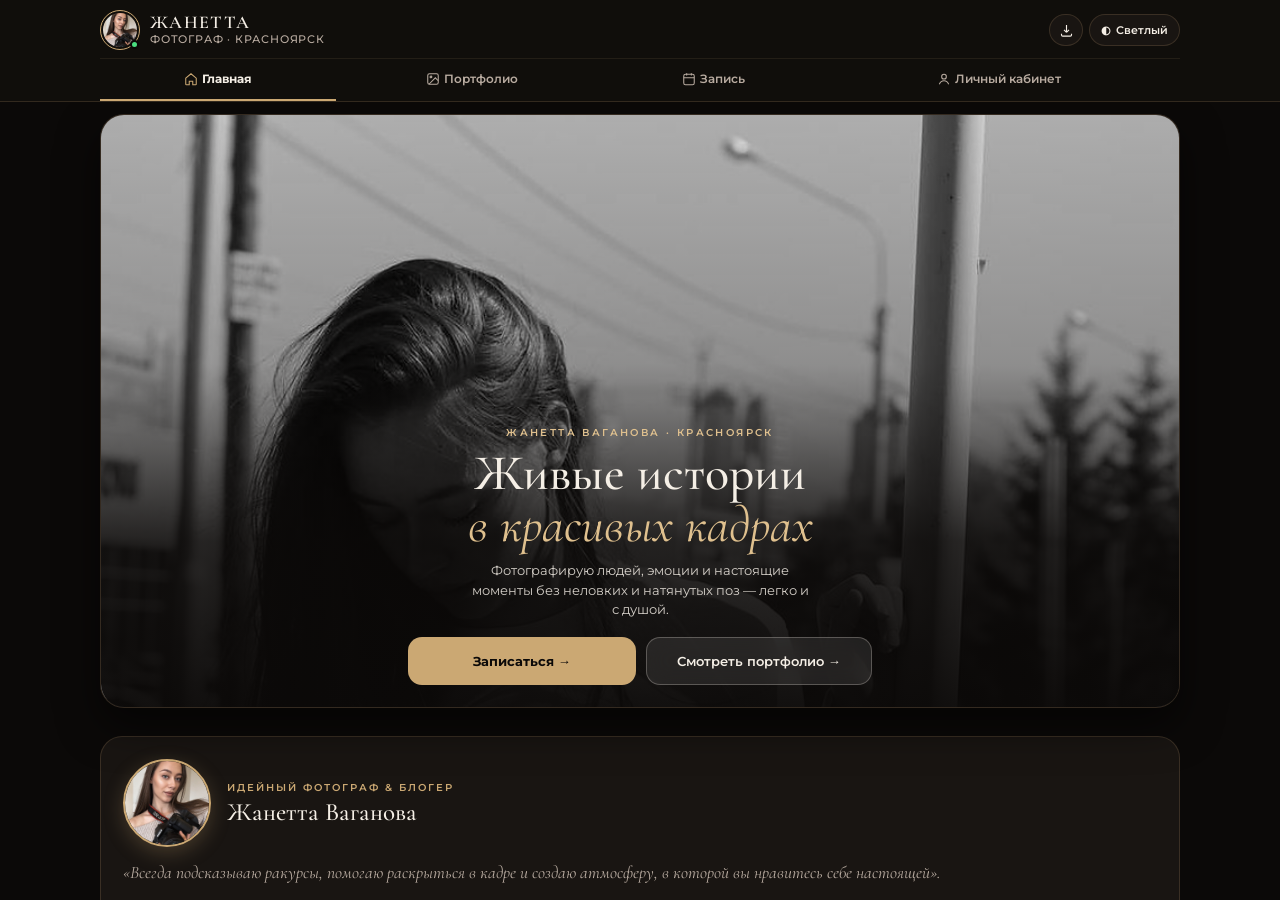
==== commit c09333e7: "fix(cert-ux): separate 3 actions without modal loop, fix tariff price sync v18" ====
--- a/index.html
+++ b/index.html
@@ -1354,11 +1354,11 @@
 
     .cert-cal-name {
       font-family: 'Marck Script', cursive, serif;
-      font-size: 28px;
-      line-height: 1.1;
+      font-size: 27px;
+      line-height: 1.15;
       color: #ffffff;
       text-shadow: 0 2px 8px rgba(0,0,0,0.45);
-      transition: all 0.2s ease;
+      transition: color 0.2s ease;
       word-break: break-word;
     }
     .cert-canvas.concept-ivory .cert-cal-name {
@@ -1431,6 +1431,18 @@
       justify-content: space-between;
       align-items: flex-end;
       text-align: left;
+      gap: 6px;
+    }
+    @media (max-width: 480px) {
+      .cert-canvas.concept-editorial .cert-foot-row {
+        flex-direction: column;
+        align-items: center;
+        text-align: center;
+        gap: 3px;
+      }
+      .cert-canvas.concept-editorial .cert-foot-terms {
+        text-align: center;
+      }
     }
     .cert-canvas.concept-ivory .cert-foot-row {
       border-color: rgba(140, 98, 43, 0.22);
@@ -5139,18 +5151,24 @@
       `;
     }
 
+    function getCertOrderBtnText() {
+      const clean = (v2State.certRecipient || '').trim();
+      const target = clean ? ` для «${escapeHtml(clean)}»` : '';
+      const priceStr = formatPriceForCurrentTariff(v2State.basePrice || 7500);
+      return `💬 Заказать сертификат${target} (${priceStr}) →`;
+    }
+
     function openGiftCertSheet(conceptKey) {
       if (conceptKey) currentCertConcept = conceptKey;
       const meta = CERT_CONCEPTS_META[currentCertConcept] || CERT_CONCEPTS_META.editorial;
       
-      // Clean up any old joke test recipient
-      if (v2State.certRecipient && (v2State.certRecipient.toLowerCase().includes('какашк') || v2State.certRecipient === 'Надежда')) {
+      // Clean up any test strings without wiping real names
+      if (v2State.certRecipient && v2State.certRecipient.toLowerCase().includes('какашк')) {
         v2State.certRecipient = '';
       }
       const recVal = (v2State.certRecipient || '').trim();
-      const orderTargetName = recVal ? `для «${escapeHtml(recVal)}»` : '';
-
-      // If current tariff is not a standard shoot, ensure valid price
+
+      // Ensure valid tariff price
       const validTariffs = ['Экспресс', 'Стандарт', 'Комфорт', 'Журнал Playboy'];
       if (!validTariffs.includes(v2State.tariff)) {
         v2State.tariff = 'Стандарт';
@@ -5163,10 +5181,10 @@
         <h3 class="serif" style="font-size:24px; margin-bottom:4px;">Именной сертификат Жанетты</h3>
         <p style="font-size:12px; color:var(--text-secondary); margin-bottom:10px;" id="cert-concept-sub">${meta.sub}</p>
 
-        <div class="cert-tabs-row" style="margin-bottom:10px;">
-          ${Object.entries(CERT_CONCEPTS_META).map(([k, v]) => `
-            <button type="button" class="cert-tab-btn ${k === currentCertConcept ? 'active' : ''}" onclick="switchCertConceptTab('${k}')">${v.label}</button>
-          `).join('')}
+        <div class="cert-tabs-row" style="margin-bottom:10px; display:grid; grid-template-columns:repeat(3, 1fr); gap:5px;">
+          <button type="button" class="cert-tab-btn ${currentCertConcept === 'editorial' ? 'active' : ''}" style="font-size:11px; padding:7px 2px;" onclick="switchCertConceptTab('editorial')">1. С фото</button>
+          <button type="button" class="cert-tab-btn ${currentCertConcept === 'dark' ? 'active' : ''}" style="font-size:11px; padding:7px 2px;" onclick="switchCertConceptTab('dark')">2. Тёмный люкс</button>
+          <button type="button" class="cert-tab-btn ${currentCertConcept === 'ivory' ? 'active' : ''}" style="font-size:11px; padding:7px 2px;" onclick="switchCertConceptTab('ivory')">3. Тёплый шёлк</button>
         </div>
 
         <div id="cert-mockup-wrapper">
@@ -5189,9 +5207,9 @@
           <label style="font-size:11px; font-weight:700; color:var(--text-secondary); display:block; margin-bottom:4px; letter-spacing:0.8px; text-transform:uppercase;">
             Формат вручения:
           </label>
-          <div style="display:grid; grid-template-columns:1fr 1fr; gap:6px;">
-            <button type="button" class="cert-tab-btn ${v2State.certDeliveryType !== 'print' ? 'active' : ''}" onclick="setCertDeliveryType('digital')">📱 Электронный (в Фото/TG)</button>
-            <button type="button" class="cert-tab-btn ${v2State.certDeliveryType === 'print' ? 'active' : ''}" onclick="setCertDeliveryType('print')">✉️ Печатный (в конверте)</button>
+          <div id="cert-delivery-tabs" style="display:grid; grid-template-columns:1fr 1fr; gap:6px;">
+            <button type="button" class="cert-tab-btn ${v2State.certDeliveryType !== 'print' ? 'active' : ''}" data-deliv="digital" onclick="setCertDeliveryType('digital')">📱 Электронный (в Фото/TG)</button>
+            <button type="button" class="cert-tab-btn ${v2State.certDeliveryType === 'print' ? 'active' : ''}" data-deliv="print" onclick="setCertDeliveryType('print')">✉️ Печатный (в конверте)</button>
           </div>
         </div>
 
@@ -5200,22 +5218,30 @@
           <div style="font-size:11px; font-weight:700; color:var(--text-secondary); margin-bottom:5px; letter-spacing:0.8px; text-transform:uppercase;">
             Номинал сертификата (тариф):
           </div>
-          <div style="display:grid; grid-template-columns:1fr 1fr; gap:6px;">
-            <button type="button" class="cert-tab-btn ${v2State.tariff === 'Экспресс' ? 'active' : ''}" onclick="pickCertTariff('Экспресс', 5000, '30 минут')">Экспресс · 5 000 ₽</button>
-            <button type="button" class="cert-tab-btn ${v2State.tariff === 'Стандарт' ? 'active' : ''}" onclick="pickCertTariff('Стандарт', 7500, '1 час')">Стандарт · 7 500 ₽</button>
-            <button type="button" class="cert-tab-btn ${v2State.tariff === 'Комфорт' ? 'active' : ''}" onclick="pickCertTariff('Комфорт', 13000, '2 часа')">Комфорт · от 13 000 ₽</button>
-            <button type="button" class="cert-tab-btn ${v2State.tariff === 'Журнал Playboy' ? 'active' : ''}" onclick="pickCertTariff('Журнал Playboy', 14000, '1 час')">Playboy · 14 000 ₽</button>
+          <div id="cert-tariff-tabs" style="display:grid; grid-template-columns:1fr 1fr; gap:6px;">
+            <button type="button" class="cert-tab-btn ${v2State.tariff === 'Экспресс' ? 'active' : ''}" data-tariff="Экспресс" onclick="pickCertTariff('Экспресс', 5000, '30 минут')">Экспресс · 5 000 ₽</button>
+            <button type="button" class="cert-tab-btn ${v2State.tariff === 'Стандарт' ? 'active' : ''}" data-tariff="Стандарт" onclick="pickCertTariff('Стандарт', 7500, '1 час')">Стандарт · 7 500 ₽</button>
+            <button type="button" class="cert-tab-btn ${v2State.tariff === 'Комфорт' ? 'active' : ''}" data-tariff="Комфорт" onclick="pickCertTariff('Комфорт', 13000, '2 часа')">Комфорт · от 13 000 ₽</button>
+            <button type="button" class="cert-tab-btn ${v2State.tariff === 'Журнал Playboy' ? 'active' : ''}" data-tariff="Журнал Playboy" onclick="pickCertTariff('Журнал Playboy', 14000, '1 час')">Playboy · 14 000 ₽</button>
           </div>
         </div>
 
-        <!-- Кнопки действий -->
-        <div style="display:flex; flex-direction:column; gap:8px;">
-          <button type="button" class="btn-primary" id="cert-download-btn" style="width:100%; padding:13px 18px; font-size:13.5px; font-weight:700; display:flex; justify-content:center; align-items:center; gap:8px;" onclick="downloadGiftCertPng()">
-            📥 Сохранить сертификат в Фото (2K PNG · 2400×1500)
+        <!-- АРХИТЕКТУРА ДЕЙСТВИЙ: 3 четкие, раздельные и удобные функции без зацикливания окон -->
+        <div style="display:flex; flex-direction:column; gap:8px; margin-top:14px;">
+          <!-- 1. Главное целевое действие (Заказ Жанетте) -->
+          <button type="button" class="btn-primary" id="cert-order-btn" style="width:100%; min-height:48px; padding:13px 16px; font-size:13.5px; font-weight:700; display:flex; justify-content:center; align-items:center; gap:8px;" onclick="orderCertViaTelegram()">
+            ${getCertOrderBtnText()}
           </button>
-          <button type="button" class="clean-contact-btn" id="cert-order-btn" style="width:100%; font-size:12px; font-weight:600; display:flex; justify-content:center; align-items:center; gap:6px;" onclick="orderCertViaTelegram()">
-            ✉️ Заказать печатный в конверте / Написать Жанетте →
-          </button>
+
+          <!-- 2 и 3: Сохранить в Фото (нативный share) и Скачать .PNG в 2K качестве -->
+          <div style="display:grid; grid-template-columns:1fr 1fr; gap:8px;">
+            <button type="button" class="clean-contact-btn" id="cert-share-btn" style="padding:11px 8px; font-size:12px; font-weight:600; display:flex; justify-content:center; align-items:center; gap:6px;" onclick="saveCertToPhotos()">
+              📲 В Фото (галерею)
+            </button>
+            <button type="button" class="clean-contact-btn" id="cert-download-btn" style="padding:11px 8px; font-size:12px; font-weight:600; display:flex; justify-content:center; align-items:center; gap:6px;" onclick="downloadCertDirectPng()">
+              📥 Скачать .PNG (2K)
+            </button>
+          </div>
         </div>
       `;
       document.body.style.overflow = 'hidden';
@@ -5231,9 +5257,12 @@
       const mockWrap = document.getElementById('cert-mockup-wrapper');
       if (mockWrap) mockWrap.innerHTML = renderCertMockupHtml(conceptKey);
 
-      document.querySelectorAll('.cert-tabs-row .cert-tab-btn').forEach((btn, idx) => {
-        const keys = Object.keys(CERT_CONCEPTS_META);
-        btn.classList.toggle('active', keys[idx] === conceptKey);
+      document.querySelectorAll('.cert-tabs-row .cert-tab-btn').forEach(btn => {
+        const btnText = btn.textContent || '';
+        const match = (conceptKey === 'editorial' && btnText.includes('С фото')) ||
+                      (conceptKey === 'dark' && btnText.includes('Тёмный')) ||
+                      (conceptKey === 'ivory' && btnText.includes('Шёлк'));
+        btn.classList.toggle('active', !!match);
       });
     }
 
@@ -5253,21 +5282,32 @@
           if (hintEl) hintEl.style.display = 'block';
         }
       }
+      syncCertButtonsState();
+    }
+
+    function setCertDeliveryType(type) {
+      v2State.certDeliveryType = type;
+      document.querySelectorAll('#cert-delivery-tabs .cert-tab-btn').forEach(btn => {
+        btn.classList.toggle('active', btn.getAttribute('data-deliv') === type);
+      });
+      syncCertButtonsState();
+    }
+
+    function pickCertTariff(name, price, duration) {
+      applyTariffSelection(name, price, duration, true);
+      document.querySelectorAll('#cert-tariff-tabs .cert-tab-btn').forEach(btn => {
+        btn.classList.toggle('active', btn.getAttribute('data-tariff') === name);
+      });
+      const mockWrap = document.getElementById('cert-mockup-wrapper');
+      if (mockWrap) mockWrap.innerHTML = renderCertMockupHtml(currentCertConcept);
+      syncCertButtonsState();
+    }
+
+    function syncCertButtonsState() {
       const orderBtn = document.getElementById('cert-order-btn');
       if (orderBtn) {
-        const target = clean ? ` для «${escapeHtml(clean)}»` : '';
-        orderBtn.innerHTML = `🎁 Заказать сертификат${target} (${formatPriceForCurrentTariff(v2State.basePrice)}) →`;
-      }
-    }
-
-    function setCertDeliveryType(type) {
-      v2State.certDeliveryType = type;
-      openGiftCertSheet(currentCertConcept);
-    }
-
-    function pickCertTariff(name, price, duration) {
-      applyTariffSelection(name, price, duration);
-      openGiftCertSheet(currentCertConcept);
+        orderBtn.innerHTML = getCertOrderBtnText();
+      }
     }
 
     function orderCertViaTelegram() {
@@ -5299,10 +5339,8 @@
       showToast(`✓ Заявка на сертификат для ${recName} открыта в Telegram!`);
     }
 
-    async function downloadGiftCertPng() {
-      const dlBtn = document.getElementById('cert-download-btn');
-      if (dlBtn) dlBtn.textContent = '⏳ Формируем 2K макет с каллиграфией...';
-
+    // Чистый генератор 2K Canvas в Blob
+    async function generateCert2KBlob() {
       const recipient = (v2State.certRecipient || '').trim() || 'Имя получателя';
       const tariff = v2State.tariff || 'Стандарт';
       const duration = v2State.duration || '1 час';
@@ -5746,128 +5784,91 @@
         ctx.fillText('ZV · 2026-LUXURY', W - 120, footY + 95);
       }
 
-      try {
-        canvas.toBlob(async (blob) => {
-          if (dlBtn) dlBtn.textContent = '📥 Сохранить сертификат в Фото (2K PNG · 2400×1500)';
-          if (!blob) return;
-
-          const rawRec = (v2State.certRecipient || '').trim();
-          const safeName = rawRec ? rawRec.replace(/[^a-zA-Zа-яА-Я0-9_-]/g, '_') : 'Именной';
-          const fileName = `Сертификат_Жанетта_${safeName}_${tariff}_2K.png`;
-          const dataUrl = canvas.toDataURL('image/png');
-          const blobUrl = URL.createObjectURL(blob);
-
-          // 1. If mobile device supports Web Share API with file: offer native iOS / Android Save to Gallery prompt!
-          const isMobile = /iPhone|iPad|iPod|Android/i.test(navigator.userAgent);
-          const file = new File([blob], fileName, { type: 'image/png' });
-
-          if (isMobile && navigator.canShare && navigator.canShare({ files: [file] })) {
-            try {
-              await navigator.share({
-                files: [file],
-                title: `Сертификат на фотосессию — Жанетта Ваганова`,
-                text: `Подарочный сертификат на фотосессию`
-              });
-            } catch (shareErr) {
-              // User dismissed sheet or error, continue to modal
-            }
-          } else {
-            // Desktop browser direct download via Blob URL
-            const a = document.createElement('a');
-            a.href = blobUrl;
-            a.download = fileName;
-            document.body.appendChild(a);
-            a.click();
-            setTimeout(() => {
-              try { document.body.removeChild(a); URL.revokeObjectURL(blobUrl); } catch (e) {}
-            }, 3000);
-          }
-
-          // 2. Open sleek Fullscreen 2K Modal Viewer so iPhone/Android users can long-press to save directly into Camera Roll!
-          openCertViewerModal(dataUrl, blobUrl, fileName, rawRec || 'получателя', blob);
-          showToast(`🖼 2K сертификат готов! Зажмите фото для сохранения в галерею`);
-        }, 'image/png');
-      } catch (err) {
-        if (dlBtn) dlBtn.textContent = '📥 Сохранить сертификат в Фото (2K PNG · 2400×1500)';
-        console.warn('Canvas export fallback:', err);
-      }
-    }
-
-    function openCertViewerModal(dataUrl, blobUrl, fileName, recipient, blob) {
-      let modal = document.getElementById('cert-viewer-modal');
-      if (!modal) {
-        modal = document.createElement('div');
-        modal.id = 'cert-viewer-modal';
-        modal.className = 'cert-viewer-modal';
-        document.body.appendChild(modal);
-      }
-
-      modal.innerHTML = `
-        <div class="cert-viewer-backdrop" onclick="closeCertViewerModal()"></div>
-        <div class="cert-viewer-content">
-          <div class="cert-viewer-header">
-            <div>
-              <span class="cert-kicker" style="font-size:8.5px; margin-bottom:2px;">ГОТОВЫЙ 2K СЕРТИФИКАТ</span>
-              <div class="serif" style="font-size:18px; font-weight:600;">Именной макет для ${escapeHtml(recipient)}</div>
-            </div>
-            <button type="button" class="cert-viewer-close" onclick="closeCertViewerModal()">✕</button>
-          </div>
-
-          <div class="cert-viewer-img-wrap">
-            <img src="${dataUrl}" class="cert-viewer-img" alt="Сертификат 2K" />
-          </div>
-
-          <div class="cert-viewer-tip" style="background:rgba(203,168,115,0.12); border-left:3px solid #cba873; padding:10px 12px; border-radius:10px; font-size:12px; line-height:1.45; color:#f5efe6;">
-            📸 <strong>Как сохранить в Фото на iPhone / Android:</strong><br>
-            Зажмите картинку сертификата пальцем на 1 секунду → выберите <strong>«Сохранить в Фото»</strong>.
-          </div>
-
-          <div class="cert-viewer-actions" style="display:grid; grid-template-columns:1fr 1fr; gap:8px;">
-            <button type="button" class="btn-primary" style="padding:12px 14px; font-size:12.5px; font-weight:700; display:flex; justify-content:center; align-items:center; gap:6px;" onclick="shareCertFromViewer('${fileName}')">
-              📲 Сохранить в Фото
-            </button>
-            <a href="${blobUrl || dataUrl}" download="${fileName}" class="clean-contact-btn" style="text-decoration:none; display:flex; justify-content:center; align-items:center; gap:6px; padding:12px 14px; font-size:12px; font-weight:600;">
-              💾 Скачать файл .PNG
-            </a>
-          </div>
-        </div>
-      `;
-      modal.classList.add('open');
-      modal._currentDataUrl = dataUrl;
-      modal._currentBlobUrl = blobUrl;
-      modal._currentFileName = fileName;
-      modal._currentRecipient = recipient;
-      modal._currentBlob = blob;
-    }
-
-    function closeCertViewerModal() {
-      const modal = document.getElementById('cert-viewer-modal');
-      if (modal) modal.classList.remove('open');
-    }
-
-    async function shareCertFromViewer(fileName) {
-      const modal = document.getElementById('cert-viewer-modal');
-      if (!modal) return;
-      try {
-        let blob = modal._currentBlob;
-        if (!blob && modal._currentDataUrl) {
-          const res = await fetch(modal._currentDataUrl);
-          blob = await res.blob();
+      return new Promise((resolve) => {
+        try {
+          canvas.toBlob((blob) => {
+            resolve(blob);
+          }, 'image/png');
+        } catch (err) {
+          console.warn('Canvas 2K export error:', err);
+          resolve(null);
         }
-        if (!blob) return;
-
-        const file = new File([blob], fileName || 'Certificate.png', { type: 'image/png' });
-        if (navigator.canShare && navigator.canShare({ files: [file] })) {
+      });
+    }
+
+    // 1. ФУНКЦИЯ «СОХРАНИТЬ В ФОТО» — ТОЛЬКО НА ТЕЛЕФОНЕ ЧЕРЕЗ ШЕРИНГ, БЕЗ ЛИШНИХ МОДАЛОК
+    async function saveCertToPhotos() {
+      const btn = document.getElementById('cert-share-btn');
+      const prevText = btn ? btn.innerHTML : '';
+      if (btn) btn.innerHTML = '⏳ Готовим...';
+
+      const blob = await generateCert2KBlob();
+      if (btn) btn.innerHTML = prevText;
+      if (!blob) {
+        showToast('Не удалось сформировать сертификат');
+        return;
+      }
+
+      const rawRec = (v2State.certRecipient || '').trim();
+      const safeName = rawRec ? rawRec.replace(/[^a-zA-Zа-яА-Я0-9_-]/g, '_') : 'Именной';
+      const tariff = v2State.tariff || 'Стандарт';
+      const fileName = `Сертификат_Жанетта_${safeName}_${tariff}_2K.png`;
+      const file = new File([blob], fileName, { type: 'image/png' });
+
+      if (navigator.canShare && navigator.canShare({ files: [file] })) {
+        try {
           await navigator.share({
             files: [file],
-            title: `Сертификат для ${modal._currentRecipient || 'получателя'}`
+            title: `Сертификат на фотосессию — Жанетта Ваганова`
           });
-        } else {
-          showToast('Зажмите картинку пальцем на 1 сек → Сохранить в Фото');
+          showToast('✓ Сертификат отправлен в меню сохранения/шеринга!');
+          return;
+        } catch (e) {
+          // Пользователь отменил — ничего не навязываем, возврат в исходное состояние
+          return;
         }
-      } catch (e) {
-        showToast('Зажмите картинку пальцем на 1 сек → Сохранить в Фото');
-      }
+      } else {
+        // На десктопе или в браузерах без canShare: прямое скачивание без промежуточных окон
+        downloadBlobFile(blob, fileName);
+        showToast('✓ 2K сертификат скачан на устройство');
+      }
+    }
+
+    // 2. ФУНКЦИЯ «СКАЧАТЬ .PNG (2K)» — ПРЯМОЕ СКАЧИВАНИЕ ФАЙЛА В ЗАГРУЗКИ БЕЗ ОКОН ПЕРЕСЫЛКИ
+    async function downloadCertDirectPng() {
+      const btn = document.getElementById('cert-download-btn');
+      const prevText = btn ? btn.innerHTML : '';
+      if (btn) btn.innerHTML = '⏳ Скачиваем...';
+
+      const blob = await generateCert2KBlob();
+      if (btn) btn.innerHTML = prevText;
+      if (!blob) {
+        showToast('Не удалось сформировать файл');
+        return;
+      }
+
+      const rawRec = (v2State.certRecipient || '').trim();
+      const safeName = rawRec ? rawRec.replace(/[^a-zA-Zа-яА-Я0-9_-]/g, '_') : 'Именной';
+      const tariff = v2State.tariff || 'Стандарт';
+      const fileName = `Сертификат_Жанетта_${safeName}_${tariff}_2K.png`;
+
+      downloadBlobFile(blob, fileName);
+      showToast('✓ Файл 2K PNG скачивается!');
+    }
+
+    function downloadBlobFile(blob, fileName) {
+      const blobUrl = URL.createObjectURL(blob);
+      const a = document.createElement('a');
+      a.href = blobUrl;
+      a.download = fileName;
+      document.body.appendChild(a);
+      a.click();
+      setTimeout(() => {
+        try {
+          document.body.removeChild(a);
+          URL.revokeObjectURL(blobUrl);
+        } catch (e) {}
+      }, 2500);
     }
 
     function getCleanBaseUrl() {
@@ -8390,7 +8391,7 @@
     // ==========================================================================
     // INSTANT LIVE AUTO-UPDATE FOR INSTALLED HOME SCREEN PWAs (iOS & Android)
     // ==========================================================================
-    const APP_BUILD_VERSION = 'zhanetta-pwa-v17';
+    const APP_BUILD_VERSION = 'zhanetta-pwa-v18';
     let isCheckingUpdate = false;
 
     async function checkAppUpdateNow() {
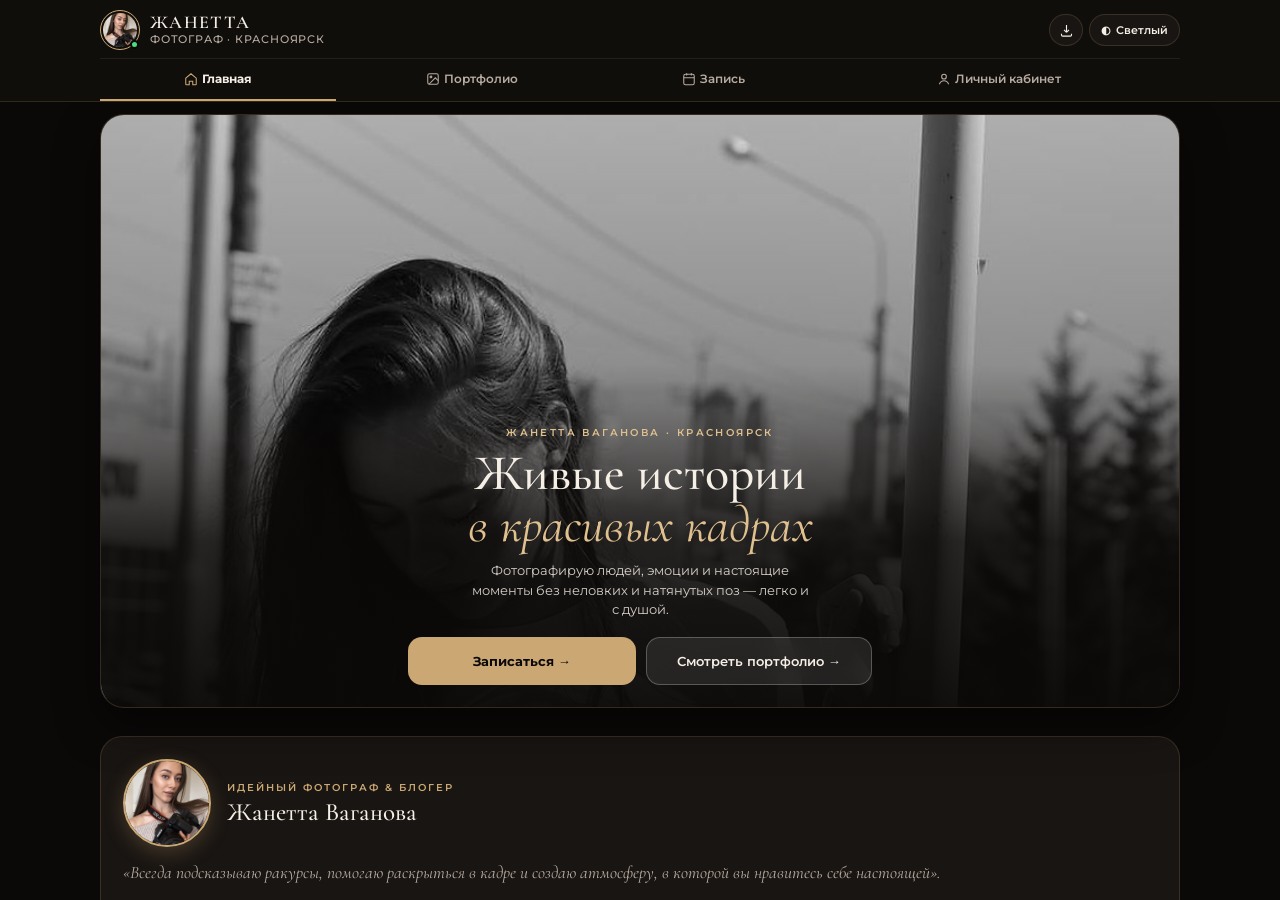
==== commit 75c6e607: "feat(portfolio): remove 5 unwanted party/leather photos, add 5 new love story studio photos, fix mob" ====
--- a/index.html
+++ b/index.html
@@ -2692,36 +2692,39 @@
     }
     .pf-tile-admin-overlay {
       position: absolute;
-      top: 6px;
-      left: 6px;
-      right: 6px;
+      top: 4px;
+      left: 4px;
+      right: 4px;
       display: flex;
       justify-content: space-between;
       align-items: center;
-      background: rgba(14, 10, 6, 0.92);
-      backdrop-filter: blur(10px);
-      -webkit-backdrop-filter: blur(10px);
-      border: 1px solid rgba(200, 169, 110, 0.45);
-      border-radius: 10px;
-      padding: 4px 6px;
+      background: rgba(14, 10, 6, 0.95);
+      backdrop-filter: blur(8px);
+      -webkit-backdrop-filter: blur(8px);
+      border: 1px solid rgba(200, 169, 110, 0.5);
+      border-radius: 8px;
+      padding: 3px 2px;
       z-index: 10;
-      gap: 4px;
-      box-shadow: 0 4px 16px rgba(0, 0, 0, 0.5);
+      gap: 2px;
+      box-shadow: 0 4px 16px rgba(0, 0, 0, 0.6);
     }
     .pf-tile-admin-btn {
+      flex: 1 1 0;
+      min-width: 0;
+      width: 100%;
+      min-height: 28px;
+      height: 28px;
+      padding: 0;
       background: rgba(255, 255, 255, 0.08);
-      border: 1px solid rgba(255, 255, 255, 0.12);
+      border: 1px solid rgba(255, 255, 255, 0.15);
       color: #f3efe6;
-      font-size: 11.5px;
+      font-size: 11px;
       font-weight: 700;
-      padding: 5px 7px;
-      border-radius: 6px;
+      border-radius: 5px;
       cursor: pointer;
       display: inline-flex;
       align-items: center;
       justify-content: center;
-      min-width: 32px;
-      min-height: 32px;
       transition: all 0.12s ease;
       user-select: none;
       -webkit-tap-highlight-color: transparent;
@@ -2731,13 +2734,13 @@
     }
     .pf-tile-admin-btn.gold {
       color: #d4af37;
-      border-color: rgba(212, 175, 55, 0.5);
-      background: rgba(212, 175, 55, 0.14);
+      border-color: rgba(212, 175, 55, 0.6);
+      background: rgba(212, 175, 55, 0.22);
     }
     .pf-tile-admin-btn.danger {
-      color: #ef4444;
-      border-color: rgba(239, 68, 68, 0.4);
-      background: rgba(239, 68, 68, 0.12);
+      color: #ff6b6b;
+      border-color: rgba(239, 68, 68, 0.6);
+      background: rgba(239, 68, 68, 0.25);
     }
     .mosaic-tile.is-hidden-tile {
       opacity: 0.35;
@@ -2867,7 +2870,7 @@
   </style>
 </head>
 <body>
-  <div style="font-family:'Marck Script'; position:absolute; left:-9999px; top:-9999px; font-size:32px; visibility:hidden; pointer-events:none;" aria-hidden="true">Надежда Жанетта Ваганова Люкс Шёлк Сертификат</div>
+  <div style="font-family:'Marck Script'; position:absolute; left:-9999px; top:-9999px; font-size:32px; visibility:hidden; pointer-events:none;" aria-hidden="true">Имя Жанетта Ваганова Люкс Шёлк Сертификат</div>
 
   <div class="v2-toast" id="v2-toast">✓ Скопировано</div>
 
@@ -4157,6 +4160,8 @@
       { id: 'p1', src: './images/portfolio/pf_52.jpg?v=12', cat: 'family', catLabel: 'СЕМЕЙНАЯ · Ч/Б', title: '' },
       { id: 'p2', src: './images/portfolio/pf_25.jpg?v=12', cat: 'portrait', catLabel: 'АВТОРСКИЙ СВЕТ', title: '' },
       { id: 'p3', src: './images/portfolio/pf_55.jpg?v=12', cat: 'lovestory', catLabel: 'СТУДИЯ · ДУЭТ', title: '' },
+      { id: 'p120', src: './images/portfolio/pf_120.jpg?v=13', cat: 'lovestory', catLabel: 'LOVE STORY · ОБЪЯТИЯ', title: '' },
+      { id: 'p121', src: './images/portfolio/pf_121.jpg?v=13', cat: 'lovestory', catLabel: 'LOVE STORY · ПОЦЕЛУЙ', title: '' },
       { id: 'p4', src: './images/portfolio/pf_45.jpg?v=12', cat: 'lovestory', catLabel: 'LOVE STORY · МОСТ', title: '' },
       { id: 'p5', src: './images/portfolio/pf_71.jpg?v=12', cat: 'portrait', catLabel: 'СТУДИЯ · НЕЖНОСТЬ', title: '' },
       { id: 'p6', src: './images/portfolio/pf_28.jpg?v=12', cat: 'lovestory', catLabel: 'РЕТРО · ЭСТЕТИКА', title: '' },
@@ -4234,8 +4239,6 @@
       { id: 'p78', src: './images/portfolio/pf_13.jpg?v=12', cat: 'family', catLabel: 'СВОБОДА · Ч/Б', title: '' },
       { id: 'p79', src: './images/portfolio/pf_21.jpg?v=12', cat: 'family', catLabel: 'КИНЕМАТОГРАФ · Ч/Б', title: '' },
       { id: 'p80', src: './images/portfolio/pf_15.jpg?v=12', cat: 'family', catLabel: 'ПЕРВЫЕ ШАГИ · Ч/Б', title: '' },
-      { id: 'p81', src: './images/portfolio/pf_84.jpg?v=12', cat: 'portrait', catLabel: 'ПРАЗДНИК · ЭМОЦИИ', title: '' },
-      { id: 'p82', src: './images/portfolio/pf_85.jpg?v=12', cat: 'portrait', catLabel: 'ВЕЧЕРИНКА · ДИСКО', title: '' },
       { id: 'p83', src: './images/portfolio/pf_40.jpg?v=12', cat: 'portrait', catLabel: 'АРТ · Ч/Б', title: '' },
       { id: 'p84', src: './images/portfolio/pf_86.jpg?v=12', cat: 'family', catLabel: 'СЕМЬЯ · ПРОГУЛКА', title: '' },
       { id: 'p85', src: './images/portfolio/pf_41.jpg?v=12', cat: 'portrait', catLabel: 'ПЛАСТИКА · Ч/Б', title: '' },
@@ -4247,11 +4250,11 @@
       { id: 'p91', src: './images/portfolio/pf_91.jpg?v=12', cat: 'lovestory', catLabel: 'LOVE STORY · ПОЦЕЛУЙ', title: '' },
       { id: 'p92', src: './images/portfolio/pf_92.jpg?v=12', cat: 'lovestory', catLabel: 'LOVE STORY · ЭМОЦИИ', title: '' },
       { id: 'p93', src: './images/portfolio/pf_93.jpg?v=12', cat: 'lovestory', catLabel: 'СВАДЬБА · Ч/Б', title: '' },
-      { id: 'p94', src: './images/portfolio/pf_104.jpg?v=12', cat: 'portrait', catLabel: 'CYBER · КОЖА', title: '' },
+      { id: 'p122', src: './images/portfolio/pf_122.jpg?v=13', cat: 'lovestory', catLabel: 'LOVE STORY · Ч/Б НЕЖНОСТЬ', title: '' },
+      { id: 'p123', src: './images/portfolio/pf_123.jpg?v=13', cat: 'lovestory', catLabel: 'LOVE STORY · ВЗГЛЯД', title: '' },
+      { id: 'p124', src: './images/portfolio/pf_124.jpg?v=13', cat: 'lovestory', catLabel: 'LOVE STORY · ТАНЕЦ', title: '' },
       { id: 'p95', src: './images/portfolio/pf_94.jpg?v=12', cat: 'lovestory', catLabel: 'УТРО НЕВЕСТЫ · Ч/Б', title: '' },
-      { id: 'p96', src: './images/portfolio/pf_105.jpg?v=12', cat: 'portrait', catLabel: 'EDITORIAL · СТУДИЯ', title: '' },
       { id: 'p97', src: './images/portfolio/pf_95.jpg?v=12', cat: 'portrait', catLabel: 'АНГЕЛ · СТУДИЯ', title: '' },
-      { id: 'p98', src: './images/portfolio/pf_106.jpg?v=12', cat: 'portrait', catLabel: 'АРТ · ЦИКЛОРАМА', title: '' },
       { id: 'p99', src: './images/portfolio/pf_107.jpg?v=12', cat: 'portrait', catLabel: 'В ОЖИДАНИИ ЧУДА', title: '' },
       { id: 'p100', src: './images/portfolio/pf_96.jpg?v=12', cat: 'portrait', catLabel: 'КРЫЛЬЯ · ОБРАЗ', title: '' },
       { id: 'p101', src: './images/portfolio/pf_109.jpg?v=12', cat: 'portrait', catLabel: 'ПРИРОДА · ЗАКАТ', title: '' },
@@ -5162,9 +5165,14 @@
       if (conceptKey) currentCertConcept = conceptKey;
       const meta = CERT_CONCEPTS_META[currentCertConcept] || CERT_CONCEPTS_META.editorial;
       
-      // Clean up any test strings without wiping real names
-      if (v2State.certRecipient && v2State.certRecipient.toLowerCase().includes('какашк')) {
+      // Clean up any test/stale strings so recipient is 100% empty by default
+      if (v2State.certRecipient && (
+        v2State.certRecipient.toLowerCase().includes('надежд') ||
+        v2State.certRecipient.toLowerCase().includes('какашк') ||
+        v2State.certRecipient.toLowerCase().includes('получател')
+      )) {
         v2State.certRecipient = '';
+        persistBookingState(false);
       }
       const recVal = (v2State.certRecipient || '').trim();
 
@@ -5233,14 +5241,20 @@
             ${getCertOrderBtnText()}
           </button>
 
-          <!-- 2 и 3: Сохранить в Фото (нативный share) и Скачать .PNG в 2K качестве -->
+          <!-- 2 и 3: Сохранить в галерею (Фото) и Сохранить в файлы (.PNG 2K) -->
           <div style="display:grid; grid-template-columns:1fr 1fr; gap:8px;">
-            <button type="button" class="clean-contact-btn" id="cert-share-btn" style="padding:11px 8px; font-size:12px; font-weight:600; display:flex; justify-content:center; align-items:center; gap:6px;" onclick="saveCertToPhotos()">
-              📲 В Фото (галерею)
+            <button type="button" class="clean-contact-btn" id="cert-share-btn" style="padding:11px 6px; font-size:12px; font-weight:600; display:flex; justify-content:center; align-items:center; gap:5px;" onclick="saveCertToPhotos()">
+              📸 В Галерею (в Фото)
             </button>
-            <button type="button" class="clean-contact-btn" id="cert-download-btn" style="padding:11px 8px; font-size:12px; font-weight:600; display:flex; justify-content:center; align-items:center; gap:6px;" onclick="downloadCertDirectPng()">
-              📥 Скачать .PNG (2K)
+            <button type="button" class="clean-contact-btn" id="cert-download-btn" style="padding:11px 6px; font-size:12px; font-weight:600; display:flex; justify-content:center; align-items:center; gap:5px;" onclick="downloadCertDirectPng()">
+              📁 В Файлы (.PNG 2K)
             </button>
+          </div>
+
+          <!-- Подсказка без путаницы -->
+          <div style="font-size:11px; color:var(--text-muted); text-align:center; line-height:1.4; padding:2px 4px;">
+            💡 <strong>В Галерею:</strong> откроет меню телефона → нажмите <em>«Сохранить изображение»</em>.<br>
+            📁 <strong>В Файлы:</strong> скачает 2K PNG-файл напрямую в Загрузки/Файлы.
           </div>
         </div>
       `;
@@ -5821,7 +5835,7 @@
             files: [file],
             title: `Сертификат на фотосессию — Жанетта Ваганова`
           });
-          showToast('✓ Сертификат отправлен в меню сохранения/шеринга!');
+          showToast('✓ Сертификат сохранён в Фото!');
           return;
         } catch (e) {
           // Пользователь отменил — ничего не навязываем, возврат в исходное состояние
@@ -5853,7 +5867,7 @@
       const fileName = `Сертификат_Жанетта_${safeName}_${tariff}_2K.png`;
 
       downloadBlobFile(blob, fileName);
-      showToast('✓ Файл 2K PNG скачивается!');
+      showToast('✓ Файл 2K PNG скачивается в папку Файлы/Загрузки!');
     }
 
     function downloadBlobFile(blob, fileName) {
@@ -7613,7 +7627,7 @@
       if (data.cr !== undefined) {
         const cleanCr = String(data.cr).trim();
         // Sanitize out test joke strings
-        if (cleanCr.toLowerCase().includes('какашк') || cleanCr === 'Надежда') {
+        if (cleanCr.toLowerCase().includes('какашк') || cleanCr.toLowerCase().includes('надежд') || cleanCr.toLowerCase().includes('получател')) {
           v2State.certRecipient = '';
         } else {
           v2State.certRecipient = cleanCr;
@@ -8391,7 +8405,7 @@
     // ==========================================================================
     // INSTANT LIVE AUTO-UPDATE FOR INSTALLED HOME SCREEN PWAs (iOS & Android)
     // ==========================================================================
-    const APP_BUILD_VERSION = 'zhanetta-pwa-v18';
+    const APP_BUILD_VERSION = 'zhanetta-pwa-v20';
     let isCheckingUpdate = false;
 
     async function checkAppUpdateNow() {
@@ -9035,7 +9049,7 @@
         const img = new Image();
         img.onload = function() {
           const canvas = document.createElement('canvas');
-          let maxDim = 2560;
+          let maxDim = 1200;
           let w = img.width;
           let h = img.height;
           if (w > maxDim || h > maxDim) {
@@ -9355,7 +9369,7 @@
           const img = new Image();
           img.onload = function() {
             const canvas = document.createElement('canvas');
-            let maxDim = 2560;
+            let maxDim = 1200;
             let w = img.width;
             let h = img.height;
             if (w > maxDim || h > maxDim) {
@@ -9842,4 +9856,4 @@
 
   </script>
 </body>
-</html>
+</html>
